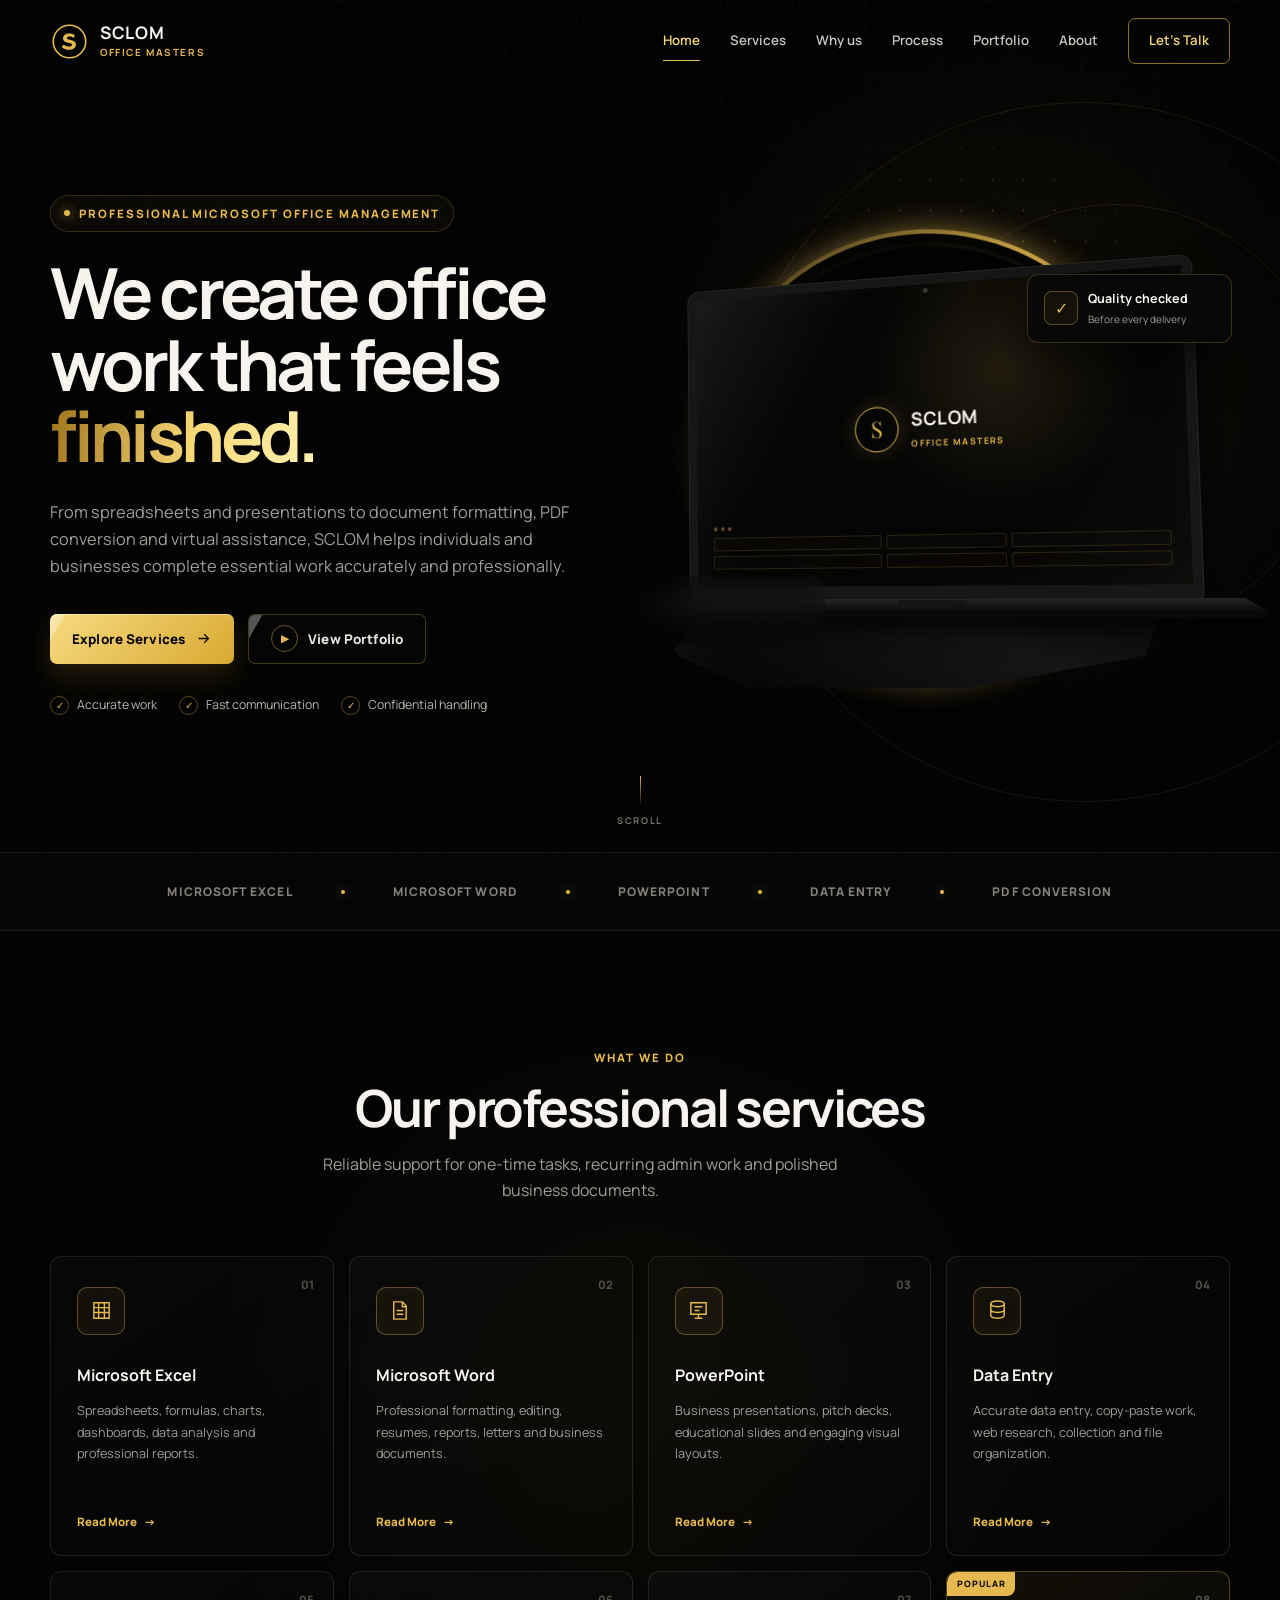
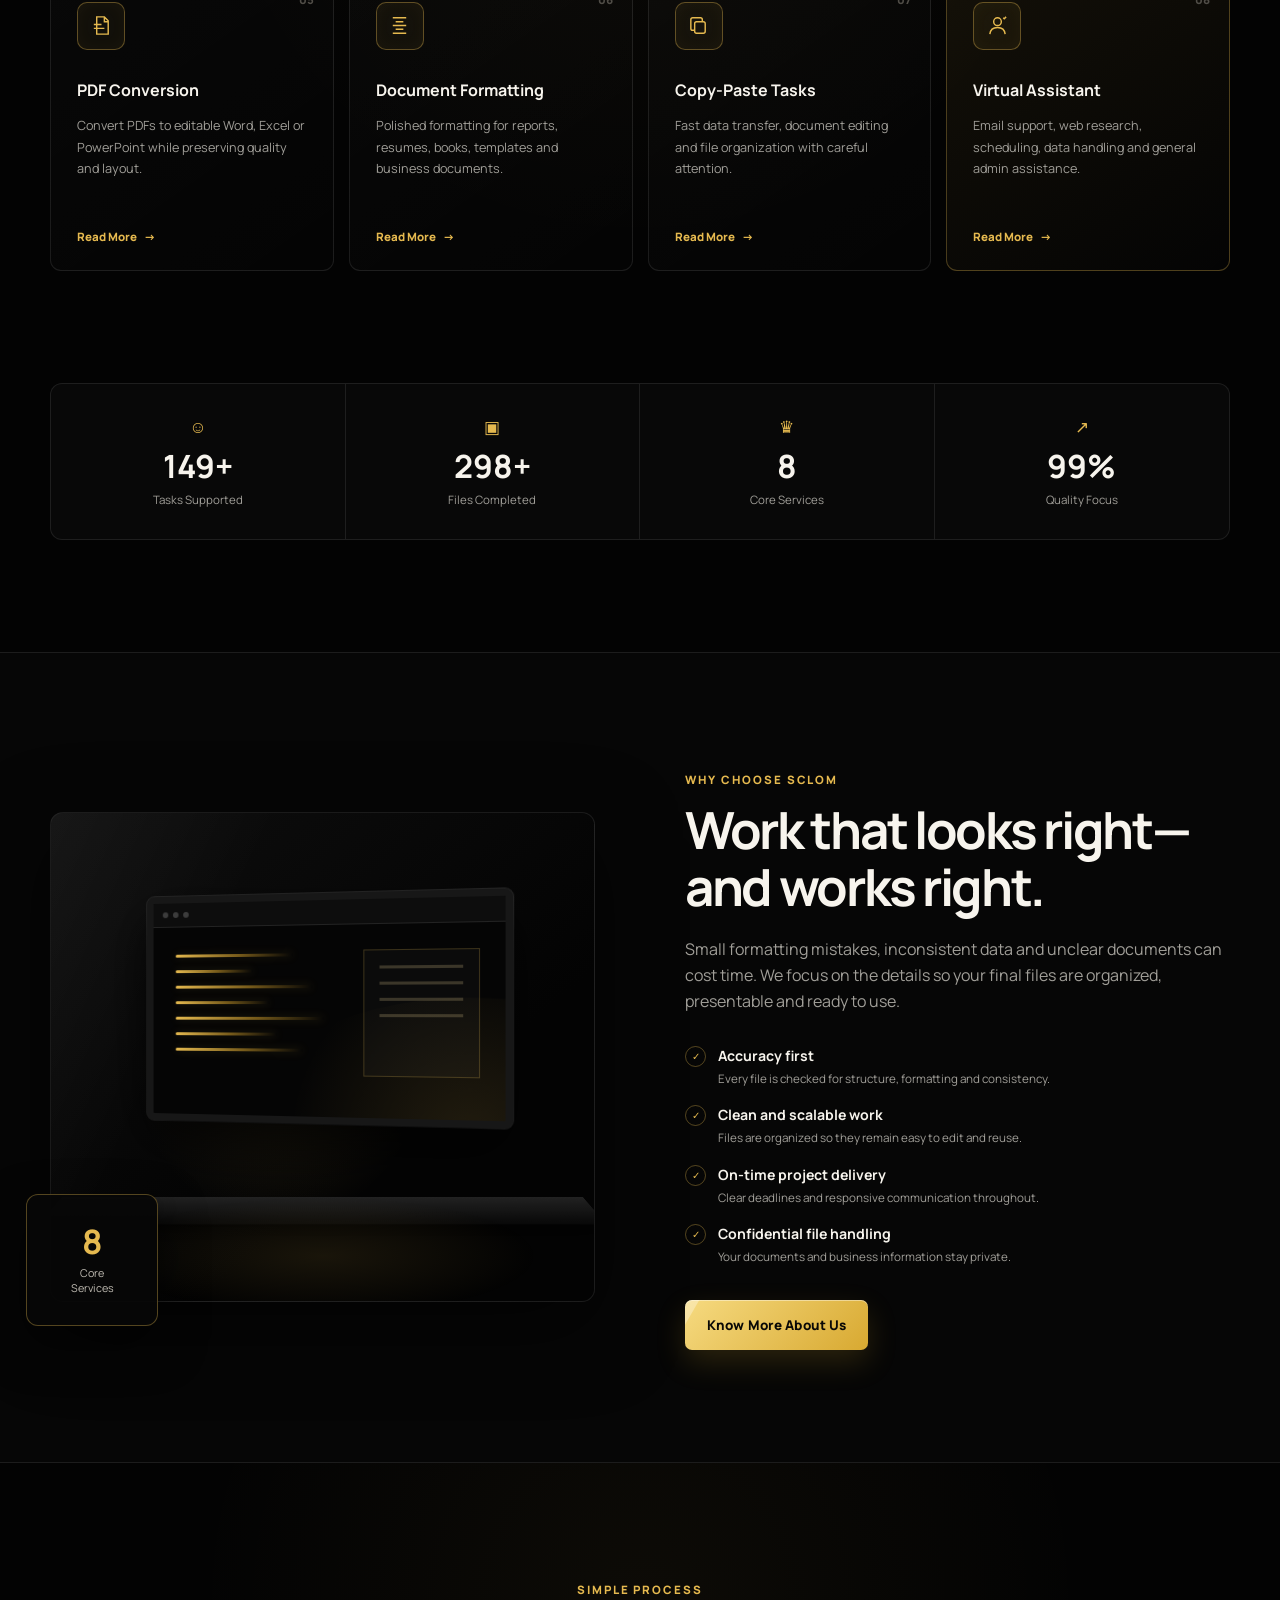
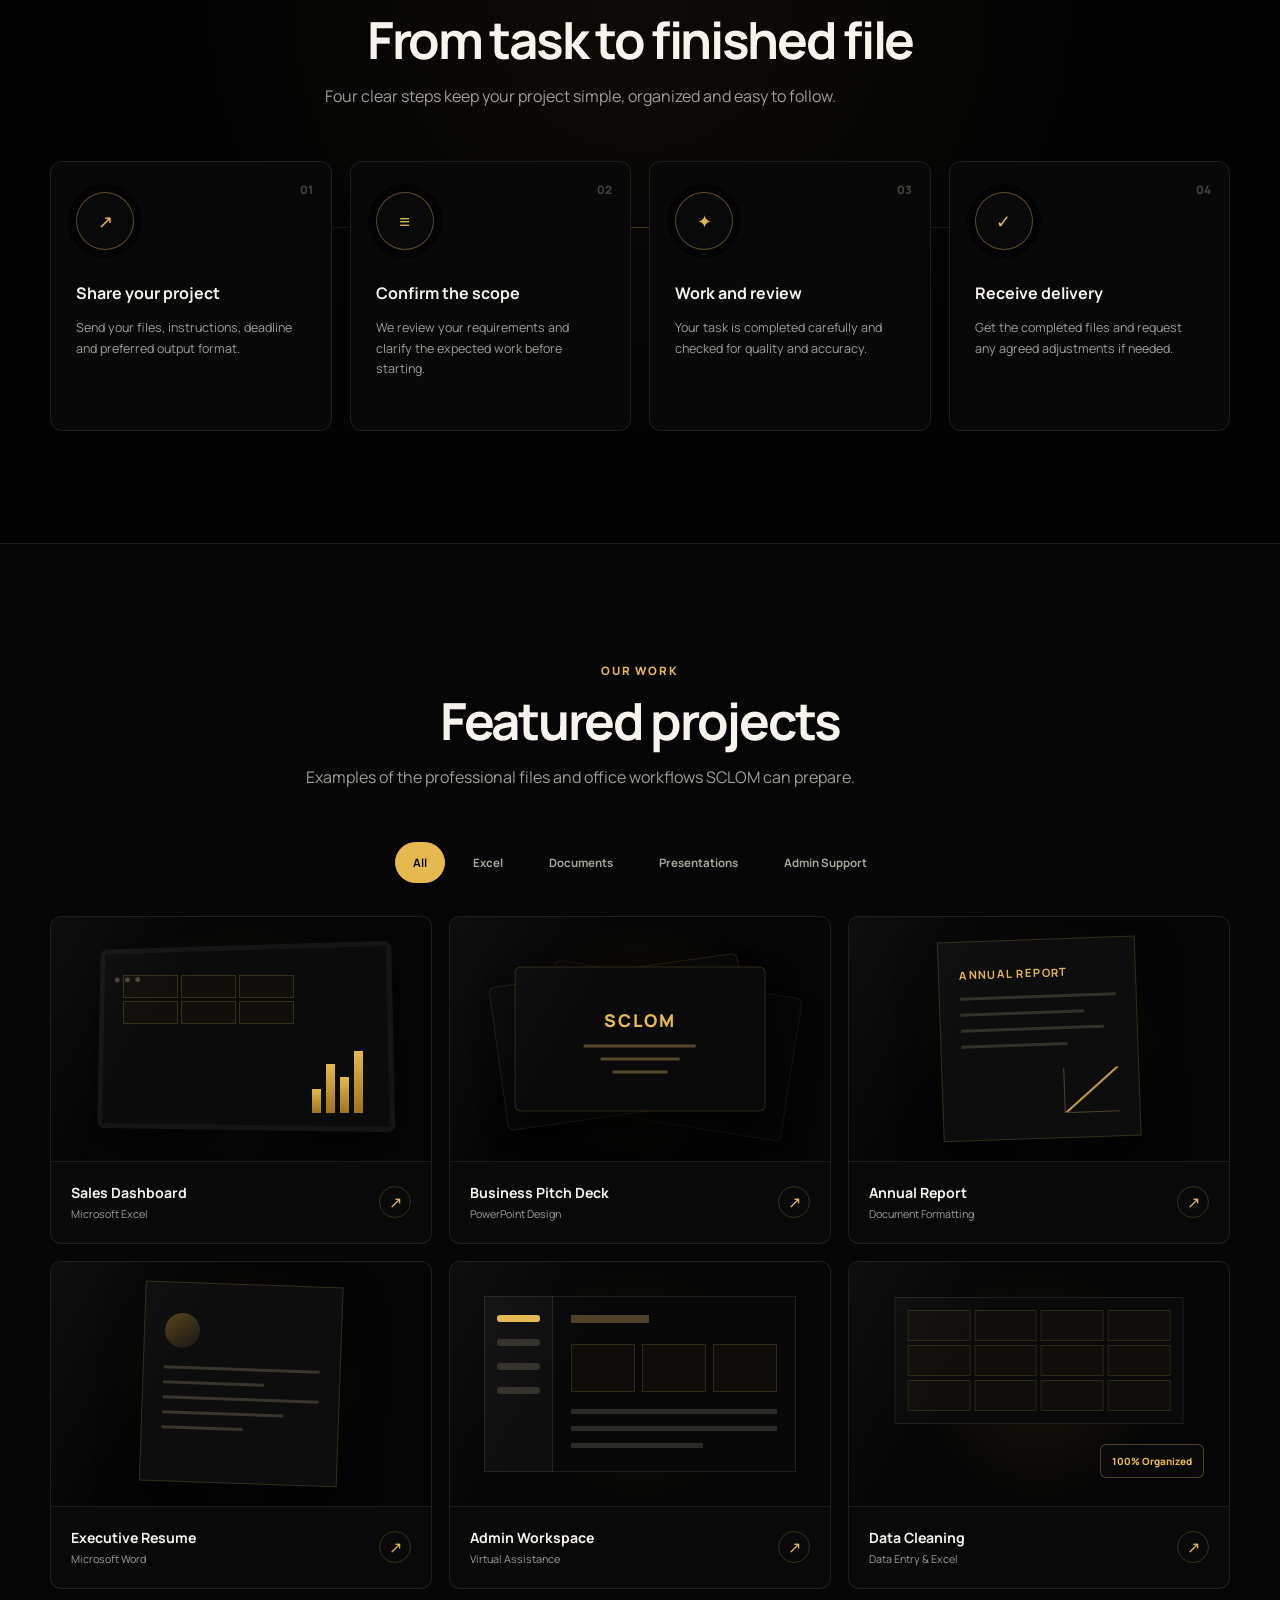
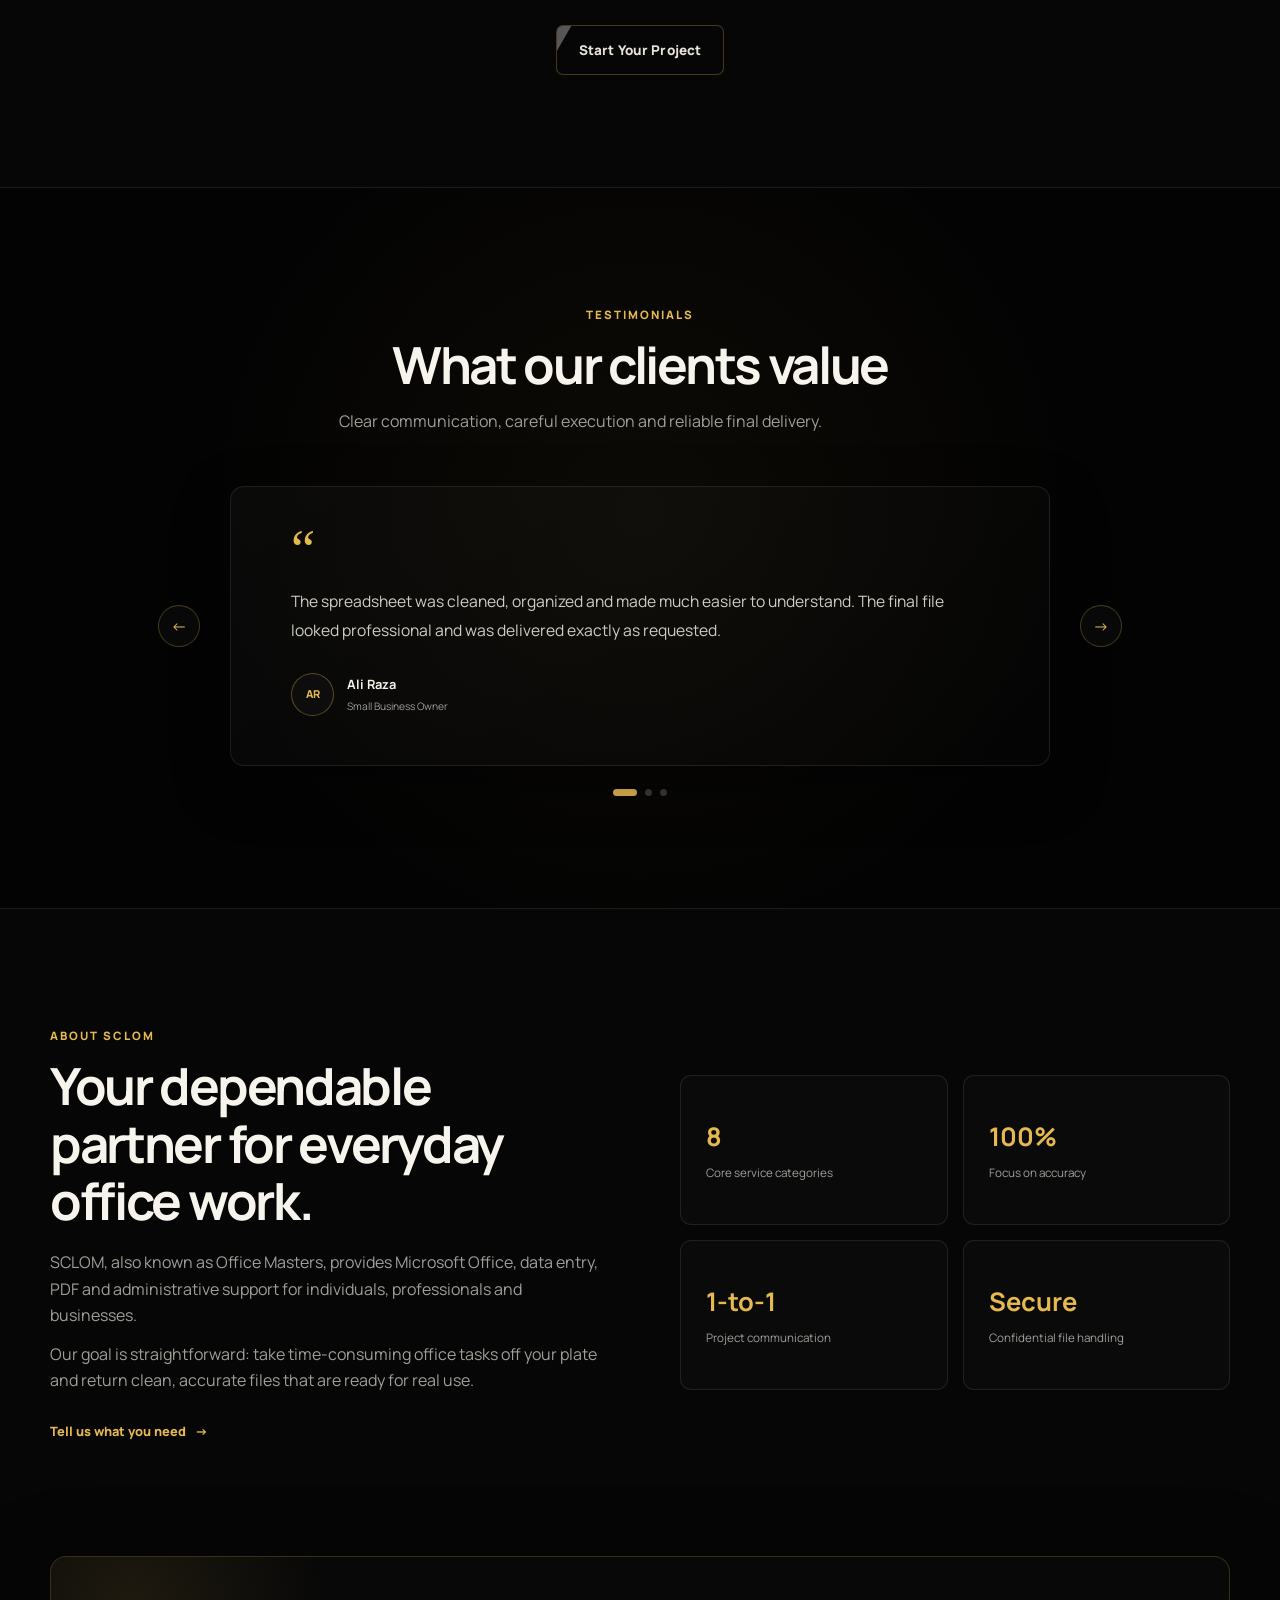
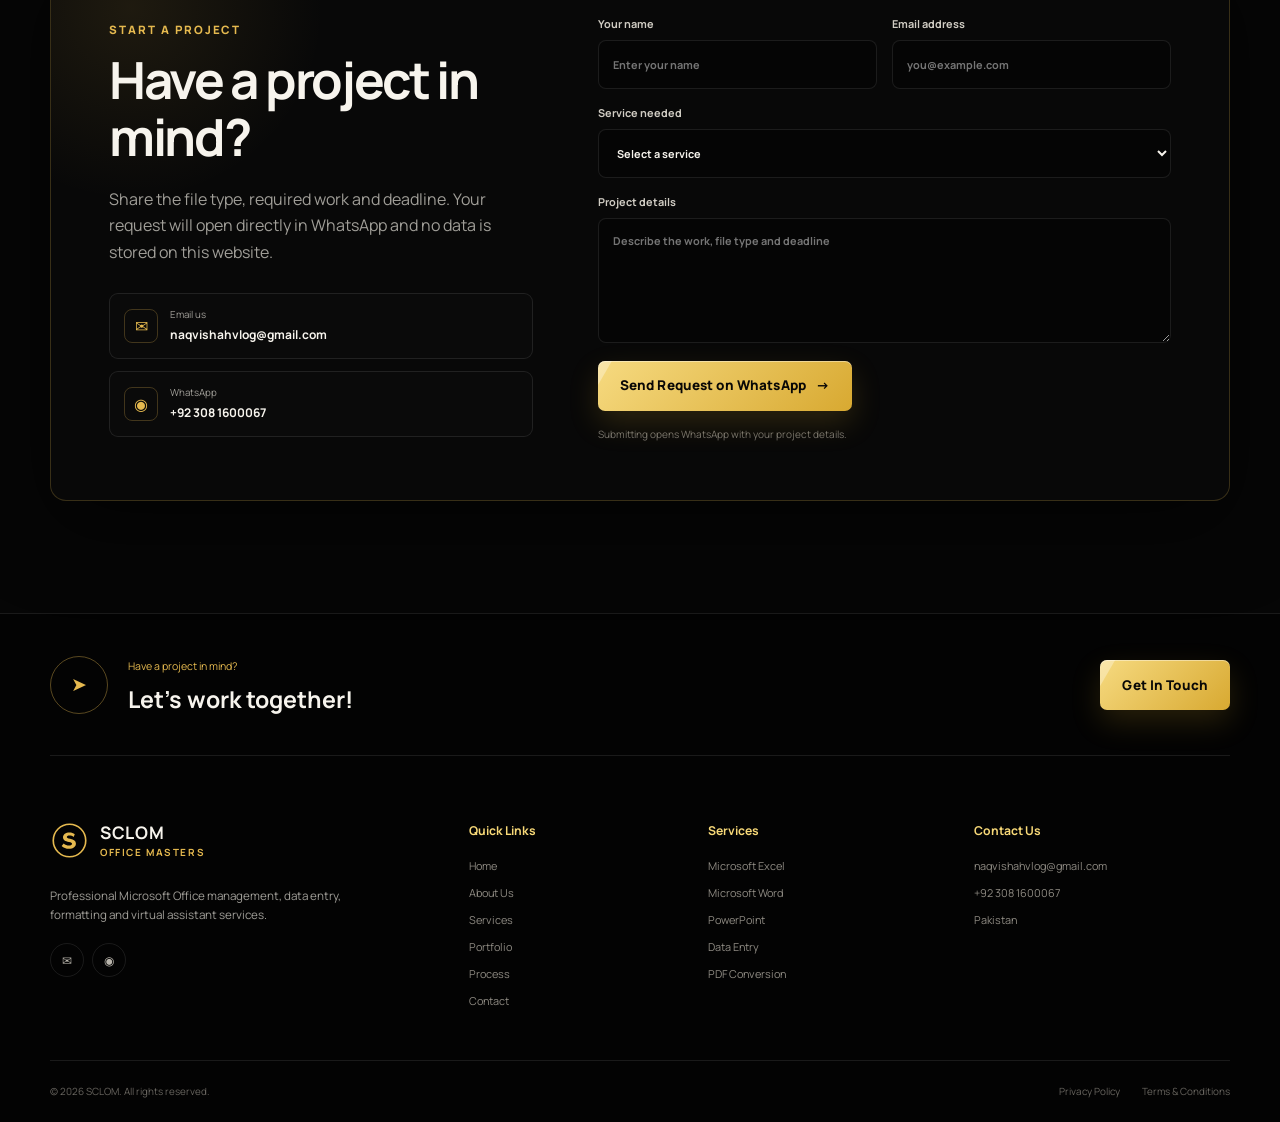
==== index.html @ 4f0f8f5b "Add index.html" ====
<!DOCTYPE html>
<html lang="en">
<head>
  <meta charset="UTF-8" />
  <meta name="viewport" content="width=device-width, initial-scale=1.0" />

  <meta
    name="description"
    content="SCLOM provides professional Microsoft Excel, Word, PowerPoint, data entry, PDF conversion, document formatting and virtual assistant services."
  />

  <meta name="theme-color" content="#050505" />

  <meta
    property="og:title"
    content="SCLOM | Professional Microsoft Office Services"
  />

  <meta
    property="og:description"
    content="Accurate, polished and dependable Microsoft Office, data entry and virtual assistant services."
  />

  <meta property="og:type" content="website" />

  <title>SCLOM | Professional Microsoft Office Services</title>

  <link rel="icon" href="favicon.svg" type="image/svg+xml" />

  <link rel="preconnect" href="https://fonts.googleapis.com" />

  <link
    rel="preconnect"
    href="https://fonts.gstatic.com"
    crossorigin
  />

  <link
    href="https://fonts.googleapis.com/css2?family=Manrope:wght@400;500;600;700;800&family=Playfair+Display:wght@700&display=swap"
    rel="stylesheet"
  />

  <link rel="stylesheet" href="style.css" />

  <script defer src="script.js"></script>
</head>

<body>

  <a class="skip-link" href="#main-content">
    Skip to main content
  </a>

  <div class="site-noise" aria-hidden="true"></div>
  <div class="cursor-glow" aria-hidden="true"></div>

  <!-- Header -->
  <header class="site-header" id="top">

    <div class="container nav-wrap">

      <a
        class="brand"
        href="#top"
        aria-label="SCLOM home"
      >

        <span class="brand-mark" aria-hidden="true">

          <svg viewBox="0 0 48 48">

            <circle
              cx="24"
              cy="24"
              r="20"
              fill="none"
              stroke="currentColor"
              stroke-width="2"
            />

            <path
              d="M30.5 16.2c-1.8-1.4-4-2.2-6.5-2.2-4.7 0-8 2.4-8 6 0 3.5 2.8 4.9 7.3 5.8 2.9.6 3.8 1.1 3.8 2.3 0 1.4-1.4 2.2-3.6 2.2-2.6 0-4.8-.9-6.6-2.6l-2.6 3.1c2.3 2.3 5.4 3.5 9.1 3.5 5.3 0 8.5-2.5 8.5-6.5 0-3.3-2.5-4.9-7.2-5.9-3-.6-4-1.1-4-2.2 0-1.2 1.2-1.9 3.2-1.9 2 0 3.7.6 5.2 1.8l1.4-3.4Z"
              fill="currentColor"
            />

          </svg>

        </span>

        <span class="brand-copy">
          <strong>SCLOM</strong>
          <small>Office Masters</small>
        </span>

      </a>

      <button
        class="menu-toggle"
        type="button"
        aria-controls="primary-nav"
        aria-expanded="false"
        aria-label="Open navigation"
      >
        <span></span>
        <span></span>
        <span></span>
      </button>

      <nav
        class="primary-nav"
        id="primary-nav"
        aria-label="Primary navigation"
      >

        <a href="#home" class="active">
          Home
        </a>

        <a href="#services">
          Services
        </a>

        <a href="#why-us">
          Why us
        </a>

        <a href="#process">
          Process
        </a>

        <a href="#work">
          Portfolio
        </a>

        <a href="#about">
          About
        </a>

        <a class="nav-cta" href="#contact">
          Let's Talk
        </a>

      </nav>

    </div>

  </header>

  <!-- Main Content -->
  <main id="main-content">

    <!-- Hero Section -->
    <section class="hero section-pad" id="home">

      <div
        class="hero-orbit orbit-one"
        aria-hidden="true"
      ></div>

      <div
        class="hero-orbit orbit-two"
        aria-hidden="true"
      ></div>

      <div
        class="hero-particles"
        aria-hidden="true"
      ></div>

      <div class="container hero-grid">

        <div class="hero-copy reveal">

          <span class="eyebrow">
            <i></i>
            Professional Microsoft Office Management
          </span>

          <h1>
            We create office work that feels
            <span>finished.</span>
          </h1>

          <p class="hero-lead">
            From spreadsheets and presentations to document
            formatting, PDF conversion and virtual assistance,
            SCLOM helps individuals and businesses complete
            essential work accurately and professionally.
          </p>

          <div class="hero-actions">

            <a class="btn btn-primary" href="#services">

              Explore Services

              <svg
                viewBox="0 0 24 24"
                aria-hidden="true"
              >
                <path d="M5 12h14M13 6l6 6-6 6" />
              </svg>

            </a>

            <a class="btn btn-ghost" href="#work">

              <span class="play-icon">
                ▶
              </span>

              View Portfolio

            </a>

          </div>

          <div
            class="hero-trust"
            aria-label="Service qualities"
          >

            <div>
              <span>✓</span>
              Accurate work
            </div>

            <div>
              <span>✓</span>
              Fast communication
            </div>

            <div>
              <span>✓</span>
              Confidential handling
            </div>

          </div>

        </div>

        <div
          class="hero-visual reveal"
          aria-label="SCLOM workspace preview"
        >

          <div class="gold-ring ring-back"></div>
          <div class="gold-ring ring-front"></div>
          <div class="hero-rock"></div>

          <div class="laptop">

            <div class="laptop-screen">

              <div class="screen-glare"></div>

              <div class="screen-brand">

                <span class="screen-logo">
                  S
                </span>

                <div>
                  <strong>SCLOM</strong>
                  <small>Office Masters</small>
                </div>

              </div>

              <div class="screen-dashboard">

                <div class="dash-top">
                  <span></span>
                  <span></span>
                  <span></span>
                </div>

                <div class="dash-grid">
                  <i></i>
                  <i></i>
                  <i></i>
                  <i></i>
                  <i></i>
                  <i></i>
                </div>

              </div>

            </div>

            <div class="laptop-base">
              <span></span>
            </div>

          </div>

          <div class="float-card float-card-one">

            <span class="float-icon">
              ✓
            </span>

            <div>
              <strong>Quality checked</strong>
              <small>Before every delivery</small>
            </div>

          </div>

          <div class="float-card float-card-two">

            <span class="float-icon">
              ◇
            </span>

            <div>
              <strong>Files stay private</strong>
              <small>Confidential handling</small>
            </div>

          </div>

        </div>

      </div>

      <a
        class="scroll-hint"
        href="#services"
        aria-label="Scroll to services"
      >
        <span></span>
        Scroll
      </a>

    </section>

    <!-- Logo Strip -->
    <section
      class="logo-strip"
      aria-label="Core services"
    >

      <div class="container logo-strip-inner">

        <span>Microsoft Excel</span>
        <i></i>

        <span>Microsoft Word</span>
        <i></i>

        <span>PowerPoint</span>
        <i></i>

        <span>Data Entry</span>
        <i></i>

        <span>PDF Conversion</span>

      </div>

    </section>

    <!-- Services -->
    <section
      class="services section-pad"
      id="services"
    >

      <div class="container">

        <div class="section-heading centered reveal">

          <span class="section-kicker">
            What We Do
          </span>

          <h2>
            Our professional services
          </h2>

          <p>
            Reliable support for one-time tasks, recurring admin
            work and polished business documents.
          </p>

        </div>

        <div class="service-grid">

          <!-- Excel -->
          <article class="service-card reveal">

            <span class="card-number">
              01
            </span>

            <div class="icon-box">

              <svg viewBox="0 0 24 24">
                <path
                  d="M4 4h16v16H4zM4 9h16M4 14h16M9 4v16M15 4v16"
                />
              </svg>

            </div>

            <h3>
              Microsoft Excel
            </h3>

            <p>
              Spreadsheets, formulas, charts, dashboards,
              data analysis and professional reports.
            </p>

            <a href="#contact">
              Read More
              <span>→</span>
            </a>

          </article>

          <!-- Word -->
          <article class="service-card reveal">

            <span class="card-number">
              02
            </span>

            <div class="icon-box">

              <svg viewBox="0 0 24 24">
                <path
                  d="M6 3h9l4 4v14H6zM15 3v5h4M9 12h7M9 16h7"
                />
              </svg>

            </div>

            <h3>
              Microsoft Word
            </h3>

            <p>
              Professional formatting, editing, resumes,
              reports, letters and business documents.
            </p>

            <a href="#contact">
              Read More
              <span>→</span>
            </a>

          </article>

          <!-- PowerPoint -->
          <article class="service-card reveal">

            <span class="card-number">
              03
            </span>

            <div class="icon-box">

              <svg viewBox="0 0 24 24">
                <path
                  d="M4 4h16v12H4zM8 20h8M12 16v4M8 8h8M8 12h5"
                />
              </svg>

            </div>

            <h3>
              PowerPoint
            </h3>

            <p>
              Business presentations, pitch decks, educational
              slides and engaging visual layouts.
            </p>

            <a href="#contact">
              Read More
              <span>→</span>
            </a>

          </article>

          <!-- Data Entry -->
          <article class="service-card reveal">

            <span class="card-number">
              04
            </span>

            <div class="icon-box">

              <svg viewBox="0 0 24 24">

                <ellipse
                  cx="12"
                  cy="5"
                  rx="7"
                  ry="3"
                />

                <path
                  d="M5 5v6c0 1.7 3.1 3 7 3s7-1.3 7-3V5M5 11v6c0 1.7 3.1 3 7 3s7-1.3 7-3v-6"
                />

              </svg>

            </div>

            <h3>
              Data Entry
            </h3>

            <p>
              Accurate data entry, copy-paste work, web research,
              collection and file organization.
            </p>

            <a href="#contact">
              Read More
              <span>→</span>
            </a>

          </article>

          <!-- PDF Conversion -->
          <article class="service-card reveal">

            <span class="card-number">
              05
            </span>

            <div class="icon-box">

              <svg viewBox="0 0 24 24">
                <path
                  d="M7 3h8l4 4v14H7zM15 3v5h4M4 15h11M4 11h8"
                />
              </svg>

            </div>

            <h3>
              PDF Conversion
            </h3>

            <p>
              Convert PDFs to editable Word, Excel or PowerPoint
              while preserving quality and layout.
            </p>

            <a href="#contact">
              Read More
              <span>→</span>
            </a>

          </article>

          <!-- Formatting -->
          <article class="service-card reveal">

            <span class="card-number">
              06
            </span>

            <div class="icon-box">

              <svg viewBox="0 0 24 24">
                <path
                  d="M5 4h14M8 8h8M5 12h14M8 16h8M5 20h14"
                />
              </svg>

            </div>

            <h3>
              Document Formatting
            </h3>

            <p>
              Polished formatting for reports, resumes, books,
              templates and business documents.
            </p>

            <a href="#contact">
              Read More
              <span>→</span>
            </a>

          </article>

          <!-- Copy Paste -->
          <article class="service-card reveal">

            <span class="card-number">
              07
            </span>

            <div class="icon-box">

              <svg viewBox="0 0 24 24">

                <rect
                  x="8"
                  y="8"
                  width="11"
                  height="12"
                  rx="2"
                />

                <path
                  d="M16 8V6a2 2 0 0 0-2-2H6a2 2 0 0 0-2 2v9a2 2 0 0 0 2 2h2"
                />

              </svg>

            </div>

            <h3>
              Copy-Paste Tasks
            </h3>

            <p>
              Fast data transfer, document editing and file
              organization with careful attention.
            </p>

            <a href="#contact">
              Read More
              <span>→</span>
            </a>

          </article>

          <!-- Virtual Assistant -->
          <article class="service-card featured reveal">

            <span class="featured-tag">
              Popular
            </span>

            <span class="card-number">
              08
            </span>

            <div class="icon-box">

              <svg viewBox="0 0 24 24">

                <circle
                  cx="12"
                  cy="8"
                  r="4"
                />

                <path
                  d="M4 21c.5-5 3.2-7 8-7s7.5 2 8 7M18 4l1 1 2-2"
                />

              </svg>

            </div>

            <h3>
              Virtual Assistant
            </h3>

            <p>
              Email support, web research, scheduling, data
              handling and general admin assistance.
            </p>

            <a href="#contact">
              Read More
              <span>→</span>
            </a>

          </article>

        </div>

      </div>

    </section>

    <!-- Statistics -->
    <section class="stats-section">

      <div class="container stats-grid reveal">

        <div class="stat-item">

          <span class="stat-icon">
            ☺
          </span>

          <strong
            data-count="150"
            data-suffix="+"
          >
            0
          </strong>

          <small>
            Tasks Supported
          </small>

        </div>

        <div class="stat-item">

          <span class="stat-icon">
            ▣
          </span>

          <strong
            data-count="300"
            data-suffix="+"
          >
            0
          </strong>

          <small>
            Files Completed
          </small>

        </div>

        <div class="stat-item">

          <span class="stat-icon">
            ♛
          </span>

          <strong
            data-count="8"
            data-suffix=""
          >
            0
          </strong>

          <small>
            Core Services
          </small>

        </div>

        <div class="stat-item">

          <span class="stat-icon">
            ↗
          </span>

          <strong
            data-count="100"
            data-suffix="%"
          >
            0
          </strong>

          <small>
            Quality Focus
          </small>

        </div>

      </div>

    </section>

    <!-- Why Choose Us -->
    <section
      class="why section-pad"
      id="why-us"
    >

      <div class="container split-grid">

        <div class="studio-visual reveal">

          <div class="monitor-scene">

            <div class="monitor">

              <div class="monitor-bar">
                <i></i>
                <i></i>
                <i></i>
              </div>

              <div class="code-lines">

                <span style="--w:72%"></span>
                <span style="--w:48%"></span>
                <span style="--w:84%"></span>
                <span style="--w:58%"></span>
                <span style="--w:91%"></span>
                <span style="--w:63%"></span>
                <span style="--w:78%"></span>

              </div>

              <div class="sheet-preview">
                <i></i>
                <i></i>
                <i></i>
                <i></i>
              </div>

            </div>

            <div class="desk"></div>
            <div class="desk-glow"></div>

          </div>

          <div class="experience-badge">

            <strong>
              8
            </strong>

            <span>
              Core
              <br />
              Services
            </span>

          </div>

        </div>

        <div class="why-copy reveal">

          <span class="section-kicker">
            Why Choose SCLOM
          </span>

          <h2>
            Work that looks right—and works right.
          </h2>

          <p>
            Small formatting mistakes, inconsistent data and
            unclear documents can cost time. We focus on the
            details so your final files are organized,
            presentable and ready to use.
          </p>

          <div class="benefit-list">

            <div>

              <span>
                ✓
              </span>

              <p>

                <strong>
                  Accuracy first
                </strong>

                <small>
                  Every file is checked for structure,
                  formatting and consistency.
                </small>

              </p>

            </div>

            <div>

              <span>
                ✓
              </span>

              <p>

                <strong>
                  Clean and scalable work
                </strong>

                <small>
                  Files are organized so they remain easy
                  to edit and reuse.
                </small>

              </p>

            </div>

            <div>

              <span>
                ✓
              </span>

              <p>

                <strong>
                  On-time project delivery
                </strong>

                <small>
                  Clear deadlines and responsive communication
                  throughout.
                </small>

              </p>

            </div>

            <div>

              <span>
                ✓
              </span>

              <p>

                <strong>
                  Confidential file handling
                </strong>

                <small>
                  Your documents and business information
                  stay private.
                </small>

              </p>

            </div>

          </div>

          <a class="btn btn-primary" href="#about">
            Know More About Us
          </a>

        </div>

      </div>

    </section>

    <!-- Process -->
    <section
      class="process section-pad"
      id="process"
    >

      <div class="container">

        <div class="section-heading centered reveal">

          <span class="section-kicker">
            Simple Process
          </span>

          <h2>
            From task to finished file
          </h2>

          <p>
            Four clear steps keep your project simple,
            organized and easy to follow.
          </p>

        </div>

        <div class="process-grid">

          <article class="process-card reveal">

            <span class="process-number">
              01
            </span>

            <div class="process-icon">
              ↗
            </div>

            <h3>
              Share your project
            </h3>

            <p>
              Send your files, instructions, deadline and
              preferred output format.
            </p>

          </article>

          <article class="process-card reveal">

            <span class="process-number">
              02
            </span>

            <div class="process-icon">
              ≡
            </div>

            <h3>
              Confirm the scope
            </h3>

            <p>
              We review your requirements and clarify the
              expected work before starting.
            </p>

          </article>

          <article class="process-card reveal">

            <span class="process-number">
              03
            </span>

            <div class="process-icon">
              ✦
            </div>

            <h3>
              Work and review
            </h3>

            <p>
              Your task is completed carefully and checked
              for quality and accuracy.
            </p>

          </article>

          <article class="process-card reveal">

            <span class="process-number">
              04
            </span>

            <div class="process-icon">
              ✓
            </div>

            <h3>
              Receive delivery
            </h3>

            <p>
              Get the completed files and request any agreed
              adjustments if needed.
            </p>

          </article>

        </div>

      </div>

    </section>

    <!-- Portfolio -->
    <section
      class="portfolio section-pad"
      id="work"
    >

      <div class="container">

        <div class="section-heading centered reveal">

          <span class="section-kicker">
            Our Work
          </span>

          <h2>
            Featured projects
          </h2>

          <p>
            Examples of the professional files and office
            workflows SCLOM can prepare.
          </p>

        </div>

        <div
          class="portfolio-filters reveal"
          role="group"
          aria-label="Portfolio filters"
        >

          <button
            class="filter-btn active"
            data-filter="all"
          >
            All
          </button>

          <button
            class="filter-btn"
            data-filter="excel"
          >
            Excel
          </button>

          <button
            class="filter-btn"
            data-filter="documents"
          >
            Documents
          </button>

          <button
            class="filter-btn"
            data-filter="presentations"
          >
            Presentations
          </button>

          <button
            class="filter-btn"
            data-filter="admin"
          >
            Admin Support
          </button>

        </div>

        <div class="portfolio-grid">

          <!-- Excel Dashboard -->
          <article
            class="project-card reveal"
            data-category="excel"
          >

            <div class="project-preview preview-excel">

              <div class="preview-window">
                <span></span>
                <span></span>
                <span></span>
              </div>

              <div class="mini-sheet">
                <i></i>
                <i></i>
                <i></i>
                <i></i>
                <i></i>
                <i></i>
              </div>

              <div class="mini-chart">
                <b></b>
                <b></b>
                <b></b>
                <b></b>
              </div>

            </div>

            <div class="project-info">

              <div>
                <h3>Sales Dashboard</h3>
                <p>Microsoft Excel</p>
              </div>

              <span>↗</span>

            </div>

          </article>

          <!-- Presentation -->
          <article
            class="project-card reveal"
            data-category="presentations"
          >

            <div class="project-preview preview-deck">

              <div class="deck-card deck-back"></div>

              <div class="deck-card deck-mid"></div>

              <div class="deck-card deck-front">

                <span>
                  SCLOM
                </span>

                <i></i>
                <i></i>
                <i></i>

              </div>

            </div>

            <div class="project-info">

              <div>
                <h3>Business Pitch Deck</h3>
                <p>PowerPoint Design</p>
              </div>

              <span>↗</span>

            </div>

          </article>

          <!-- Annual Report -->
          <article
            class="project-card reveal"
            data-category="documents"
          >

            <div class="project-preview preview-doc">

              <div class="doc-page">

                <strong>
                  ANNUAL REPORT
                </strong>

                <i></i>
                <i></i>
                <i></i>
                <i></i>

                <div class="doc-chart"></div>

              </div>

            </div>

            <div class="project-info">

              <div>
                <h3>Annual Report</h3>
                <p>Document Formatting</p>
              </div>

              <span>↗</span>

            </div>

          </article>

          <!-- Resume -->
          <article
            class="project-card reveal"
            data-category="documents"
          >

            <div class="project-preview preview-resume">

              <div class="resume-page">

                <div class="resume-photo"></div>

                <span></span>
                <span></span>
                <span></span>
                <span></span>
                <span></span>

              </div>

            </div>

            <div class="project-info">

              <div>
                <h3>Executive Resume</h3>
                <p>Microsoft Word</p>
              </div>

              <span>↗</span>

            </div>

          </article>

          <!-- Admin Workspace -->
          <article
            class="project-card reveal"
            data-category="admin"
          >

            <div class="project-preview preview-admin">

              <div class="admin-sidebar">
                <i></i>
                <i></i>
                <i></i>
                <i></i>
              </div>

              <div class="admin-main">

                <span></span>

                <div>
                  <b></b>
                  <b></b>
                  <b></b>
                </div>

                <i></i>
                <i></i>
                <i></i>

              </div>

            </div>

            <div class="project-info">

              <div>
                <h3>Admin Workspace</h3>
                <p>Virtual Assistance</p>
              </div>

              <span>↗</span>

            </div>

          </article>

          <!-- Data Cleaning -->
          <article
            class="project-card reveal"
            data-category="excel"
          >

            <div class="project-preview preview-data">

              <div class="data-table">
                <i></i>
                <i></i>
                <i></i>
                <i></i>
                <i></i>
                <i></i>
                <i></i>
                <i></i>
                <i></i>
                <i></i>
                <i></i>
                <i></i>
              </div>

              <div class="data-badge">
                100% Organized
              </div>

            </div>

            <div class="project-info">

              <div>
                <h3>Data Cleaning</h3>
                <p>Data Entry &amp; Excel</p>
              </div>

              <span>↗</span>

            </div>

          </article>

        </div>

        <div class="portfolio-action reveal">

          <a class="btn btn-outline" href="#contact">
            Start Your Project
          </a>

        </div>

      </div>

    </section>

    <!-- Testimonials -->
    <section
      class="testimonials section-pad"
      id="testimonials"
    >

      <div class="container">

        <div class="section-heading centered reveal">

          <span class="section-kicker">
            Testimonials
          </span>

          <h2>
            What our clients value
          </h2>

          <p>
            Clear communication, careful execution and
            reliable final delivery.
          </p>

        </div>

        <div class="testimonial-shell reveal">

          <button
            class="slider-btn prev"
            aria-label="Previous testimonial"
          >
            ←
          </button>

          <div class="testimonial-track">

            <article class="testimonial-card active">

              <span class="quote">
                “
              </span>

              <p>
                The spreadsheet was cleaned, organized and made
                much easier to understand. The final file looked
                professional and was delivered exactly as requested.
              </p>

              <div class="client">

                <span class="avatar">
                  AR
                </span>

                <div>
                  <strong>Ali Raza</strong>
                  <small>Small Business Owner</small>
                </div>

              </div>

            </article>

            <article class="testimonial-card">

              <span class="quote">
                “
              </span>

              <p>
                Communication stayed clear from start to finish.
                My presentation was polished without changing
                the main content, and every revision was handled
                carefully.
              </p>

              <div class="client">

                <span class="avatar">
                  SK
                </span>

                <div>
                  <strong>Sana Khan</strong>
                  <small>Marketing Professional</small>
                </div>

              </div>

            </article>

            <article class="testimonial-card">

              <span class="quote">
                “
              </span>

              <p>
                I needed several PDF files converted and formatted
                quickly. Everything remained editable, consistent
                and ready for immediate business use.
              </p>

              <div class="client">

                <span class="avatar">
                  HA
                </span>

                <div>
                  <strong>Hamza Ahmed</strong>
                  <small>Operations Manager</small>
                </div>

              </div>

            </article>

          </div>

          <button
            class="slider-btn next"
            aria-label="Next testimonial"
          >
            →
          </button>

        </div>

        <div
          class="slider-dots"
          aria-label="Testimonial navigation"
        ></div>

      </div>

    </section>

    <!-- About -->
    <section
      class="about section-pad"
      id="about"
    >

      <div class="container about-grid">

        <div class="about-copy reveal">

          <span class="section-kicker">
            About SCLOM
          </span>

          <h2>
            Your dependable partner for everyday office work.
          </h2>

          <p>
            SCLOM, also known as Office Masters, provides
            Microsoft Office, data entry, PDF and administrative
            support for individuals, professionals and businesses.
          </p>

          <p>
            Our goal is straightforward: take time-consuming
            office tasks off your plate and return clean,
            accurate files that are ready for real use.
          </p>

          <a class="text-link" href="#contact">

            Tell us what you need

            <span>→</span>

          </a>

        </div>

        <div class="about-panel reveal">

          <div class="about-card">
            <strong>8</strong>
            <span>Core service categories</span>
          </div>

          <div class="about-card">
            <strong>100%</strong>
            <span>Focus on accuracy</span>
          </div>

          <div class="about-card">
            <strong>1-to-1</strong>
            <span>Project communication</span>
          </div>

          <div class="about-card">
            <strong>Secure</strong>
            <span>Confidential file handling</span>
          </div>

        </div>

      </div>

    </section>

    <!-- Contact -->
    <section
      class="contact section-pad"
      id="contact"
    >

      <div class="container contact-box reveal">

        <div
          class="contact-glow"
          aria-hidden="true"
        ></div>

        <div class="contact-copy">

          <span class="section-kicker">
            Start A Project
          </span>

          <h2>
            Have a project in mind?
          </h2>

          <p>
            Share the file type, required work and deadline.
            Your request will open directly in WhatsApp and
            no data is stored on this website.
          </p>

          <div class="contact-details">

            <a href="mailto:naqvishahvlog@gmail.com">

              <span>
                ✉
              </span>

              <div>
                <small>Email us</small>
                <strong>naqvishahvlog@gmail.com</strong>
              </div>

            </a>

            <a
              href="https://wa.me/923081600067"
              target="_blank"
              rel="noopener"
            >

              <span>
                ◉
              </span>

              <div>
                <small>WhatsApp</small>
                <strong>+92 308 1600067</strong>
              </div>

            </a>

          </div>

        </div>

        <form
          class="contact-form"
          id="project-form"
        >

          <div class="form-row">

            <label>

              Your name

              <input
                type="text"
                id="name"
                name="name"
                placeholder="Enter your name"
                required
              />

            </label>

            <label>

              Email address

              <input
                type="email"
                id="email"
                name="email"
                placeholder="you@example.com"
              />

            </label>

          </div>

          <label>

            Service needed

            <select
              id="service"
              name="service"
              required
            >

              <option value="">
                Select a service
              </option>

              <option>
                Microsoft Excel
              </option>

              <option>
                Microsoft Word
              </option>

              <option>
                PowerPoint
              </option>

              <option>
                Data Entry
              </option>

              <option>
                PDF Conversion
              </option>

              <option>
                Document Formatting
              </option>

              <option>
                Copy-Paste Tasks
              </option>

              <option>
                Virtual Assistant
              </option>

            </select>

          </label>

          <label>

            Project details

            <textarea
              id="details"
              name="details"
              rows="5"
              placeholder="Describe the work, file type and deadline"
              required
            ></textarea>

          </label>

          <button
            class="btn btn-primary submit-btn"
            type="submit"
          >

            Send Request on WhatsApp

            <span>→</span>

          </button>

          <p
            class="form-note"
            id="form-note"
          >
            Submitting opens WhatsApp with your project details.
          </p>

        </form>

      </div>

    </section>

  </main>

  <!-- Footer -->
  <footer class="site-footer">

    <div class="container footer-cta">

      <div class="footer-cta-icon">
        ➤
      </div>

      <div>

        <small>
          Have a project in mind?
        </small>

        <h2>
          Let's work together!
        </h2>

      </div>

      <a class="btn btn-primary" href="#contact">
        Get In Touch
      </a>

    </div>

    <div class="container footer-grid">

      <div class="footer-brand">

        <a class="brand" href="#top">

          <span class="brand-mark">

            <svg viewBox="0 0 48 48">

              <circle
                cx="24"
                cy="24"
                r="20"
                fill="none"
                stroke="currentColor"
                stroke-width="2"
              />

              <path
                d="M30.5 16.2c-1.8-1.4-4-2.2-6.5-2.2-4.7 0-8 2.4-8 6 0 3.5 2.8 4.9 7.3 5.8 2.9.6 3.8 1.1 3.8 2.3 0 1.4-1.4 2.2-3.6 2.2-2.6 0-4.8-.9-6.6-2.6l-2.6 3.1c2.3 2.3 5.4 3.5 9.1 3.5 5.3 0 8.5-2.5 8.5-6.5 0-3.3-2.5-4.9-7.2-5.9-3-.6-4-1.1-4-2.2 0-1.2 1.2-1.9 3.2-1.9 2 0 3.7.6 5.2 1.8l1.4-3.4Z"
                fill="currentColor"
              />

            </svg>

          </span>

          <span class="brand-copy">
            <strong>SCLOM</strong>
            <small>Office Masters</small>
          </span>

        </a>

        <p>
          Professional Microsoft Office management, data entry,
          formatting and virtual assistant services.
        </p>

        <div class="socials">

          <a
            href="mailto:naqvishahvlog@gmail.com"
            aria-label="Email"
          >
            ✉
          </a>

          <a
            href="https://wa.me/923081600067"
            target="_blank"
            rel="noopener"
            aria-label="WhatsApp"
          >
            ◉
          </a>

        </div>

      </div>

      <div class="footer-column">

        <h3>
          Quick Links
        </h3>

        <a href="#home">Home</a>
        <a href="#about">About Us</a>
        <a href="#services">Services</a>
        <a href="#work">Portfolio</a>
        <a href="#process">Process</a>
        <a href="#contact">Contact</a>

      </div>

      <div class="footer-column">

        <h3>
          Services
        </h3>

        <a href="#services">Microsoft Excel</a>
        <a href="#services">Microsoft Word</a>
        <a href="#services">PowerPoint</a>
        <a href="#services">Data Entry</a>
        <a href="#services">PDF Conversion</a>

      </div>

      <div class="footer-column">

        <h3>
          Contact Us
        </h3>

        <a href="mailto:naqvishahvlog@gmail.com">
          naqvishahvlog@gmail.com
        </a>

        <a
          href="https://wa.me/923081600067"
          target="_blank"
          rel="noopener"
        >
          +92 308 1600067
        </a>

        <span>
          Pakistan
        </span>

      </div>

    </div>

    <div class="container footer-bottom">

      <p>
        © <span id="year"></span> SCLOM. All rights reserved.
      </p>

      <div>
        <a href="#">Privacy Policy</a>
        <a href="#">Terms &amp; Conditions</a>
      </div>

    </div>

  </footer>

  <button
    class="back-to-top"
    aria-label="Back to top"
  >
    ↑
  </button>

</body>
</html>
---- style.css ----
:root {
  --bg: #030303;
  --bg-soft: #080808;
  --panel: #0b0b0b;
  --panel-2: #101010;
  --line: rgba(255, 255, 255, 0.09);
  --line-gold: rgba(229, 185, 79, 0.28);
  --text: #f7f4ed;
  --muted: #a09e98;
  --gold: #e5b94f;
  --gold-light: #f8d978;
  --gold-dark: #9e721b;
  --shadow: 0 24px 80px rgba(0, 0, 0, 0.55);
  --container: 1180px;
  --radius: 18px;
  --transition: 260ms ease;
}

* {
  box-sizing: border-box;
  margin: 0;
  padding: 0;
}

html {
  scroll-behavior: smooth;
  scroll-padding-top: 90px;
}

body {
  min-width: 320px;
  overflow-x: hidden;
  color: var(--text);
  background:
    radial-gradient(circle at 78% 5%, rgba(229, 185, 79, 0.07), transparent 22rem),
    var(--bg);
  font-family: "Manrope", sans-serif;
  line-height: 1.65;
}

body.menu-open {
  overflow: hidden;
}

::selection {
  color: #060606;
  background: var(--gold);
}

::-webkit-scrollbar {
  width: 10px;
}

::-webkit-scrollbar-track {
  background: #050505;
}

::-webkit-scrollbar-thumb {
  border: 2px solid #050505;
  border-radius: 999px;
  background: #4b3a14;
}

img,
svg {
  display: block;
  max-width: 100%;
}

a {
  color: inherit;
  text-decoration: none;
}

button,
input,
select,
textarea {
  font: inherit;
}

button {
  border: 0;
}

.container {
  width: min(calc(100% - 40px), var(--container));
  margin-inline: auto;
}

.section-pad {
  padding: 112px 0;
}

.skip-link {
  position: fixed;
  top: -60px;
  left: 18px;
  z-index: 9999;
  padding: 10px 16px;
  color: #050505;
  background: var(--gold);
  border-radius: 8px;
  transition: top var(--transition);
}

.skip-link:focus {
  top: 18px;
}

.site-noise {
  position: fixed;
  inset: 0;
  z-index: -1;
  opacity: 0.025;
  pointer-events: none;
  background-image: url("data:image/svg+xml,%3Csvg viewBox='0 0 180 180' xmlns='http://www.w3.org/2000/svg'%3E%3Cfilter id='n'%3E%3CfeTurbulence type='fractalNoise' baseFrequency='.86' numOctaves='4' stitchTiles='stitch'/%3E%3C/filter%3E%3Crect width='100%25' height='100%25' filter='url(%23n)' opacity='.45'/%3E%3C/svg%3E");
}

.cursor-glow {
  position: fixed;
  top: 0;
  left: 0;
  z-index: -1;
  width: 400px;
  height: 400px;
  border-radius: 50%;
  pointer-events: none;
  transform: translate(-50%, -50%);
  background: radial-gradient(circle, rgba(229, 185, 79, 0.08), transparent 65%);
  opacity: 0;
  transition: opacity 300ms ease;
}

body:hover .cursor-glow {
  opacity: 1;
}

.site-header {
  position: fixed;
  top: 0;
  left: 0;
  z-index: 1000;
  width: 100%;
  border-bottom: 1px solid transparent;
  transition: background var(--transition), border-color var(--transition), box-shadow var(--transition);
}

.site-header.scrolled {
  border-color: var(--line);
  background: rgba(3, 3, 3, 0.84);
  box-shadow: 0 12px 35px rgba(0, 0, 0, 0.32);
  backdrop-filter: blur(18px);
}

.nav-wrap {
  min-height: 82px;
  display: flex;
  align-items: center;
  justify-content: space-between;
  gap: 32px;
}

.brand {
  display: inline-flex;
  align-items: center;
  gap: 11px;
}

.brand-mark {
  display: grid;
  width: 39px;
  height: 39px;
  place-items: center;
  color: var(--gold);
}

.brand-mark svg {
  width: 100%;
  height: 100%;
}

.brand-copy {
  display: flex;
  flex-direction: column;
  line-height: 1.08;
}

.brand-copy strong {
  font-size: 1.08rem;
  letter-spacing: 0.04em;
}

.brand-copy small {
  margin-top: 4px;
  color: var(--gold);
  font-size: 0.62rem;
  font-weight: 700;
  letter-spacing: 0.16em;
  text-transform: uppercase;
}

.primary-nav {
  display: flex;
  align-items: center;
  gap: 30px;
}

.primary-nav > a {
  position: relative;
  color: #c9c6bf;
  font-size: 0.83rem;
  font-weight: 600;
  transition: color var(--transition);
}

.primary-nav > a:not(.nav-cta)::after {
  content: "";
  position: absolute;
  left: 0;
  bottom: -9px;
  width: 100%;
  height: 1px;
  transform: scaleX(0);
  transform-origin: right;
  background: var(--gold);
  transition: transform var(--transition);
}

.primary-nav > a:hover,
.primary-nav > a.active {
  color: var(--gold-light);
}

.primary-nav > a:hover::after,
.primary-nav > a.active::after {
  transform: scaleX(1);
  transform-origin: left;
}

.nav-cta {
  padding: 11px 20px;
  border: 1px solid rgba(229, 185, 79, 0.58);
  border-radius: 7px;
  color: var(--gold-light) !important;
  box-shadow: inset 0 0 0 1px rgba(229, 185, 79, 0.04);
}

.nav-cta:hover {
  color: #090909 !important;
  background: var(--gold);
}

.menu-toggle {
  display: none;
  width: 44px;
  height: 44px;
  cursor: pointer;
  background: transparent;
}

.menu-toggle span {
  display: block;
  width: 22px;
  height: 2px;
  margin: 5px auto;
  background: var(--text);
  transition: transform var(--transition), opacity var(--transition);
}

.hero {
  position: relative;
  min-height: 820px;
  padding-top: 170px;
  overflow: hidden;
  border-bottom: 1px solid var(--line);
}

.hero::before {
  content: "";
  position: absolute;
  inset: 0;
  pointer-events: none;
  background:
    linear-gradient(rgba(255, 255, 255, 0.018) 1px, transparent 1px),
    linear-gradient(90deg, rgba(255, 255, 255, 0.018) 1px, transparent 1px);
  background-size: 72px 72px;
  mask-image: linear-gradient(to bottom, black, transparent 88%);
}

.hero-grid {
  position: relative;
  z-index: 2;
  display: grid;
  grid-template-columns: 0.94fr 1.06fr;
  align-items: center;
  gap: 45px;
}

.eyebrow,
.section-kicker {
  display: inline-flex;
  align-items: center;
  gap: 9px;
  color: var(--gold);
  font-size: 0.72rem;
  font-weight: 800;
  letter-spacing: 0.17em;
  text-transform: uppercase;
}

.eyebrow {
  margin-bottom: 25px;
  padding: 8px 13px;
  border: 1px solid rgba(229, 185, 79, 0.2);
  border-radius: 999px;
  background: rgba(229, 185, 79, 0.04);
}

.eyebrow i {
  width: 6px;
  height: 6px;
  border-radius: 50%;
  background: var(--gold);
  box-shadow: 0 0 12px var(--gold);
}

.hero h1 {
  max-width: 690px;
  font-size: clamp(3rem, 5.5vw, 5.8rem);
  line-height: 1.02;
  letter-spacing: -0.055em;
}

.hero h1 span {
  color: transparent;
  background: linear-gradient(100deg, var(--gold-dark), var(--gold-light) 55%, #fff0b0);
  -webkit-background-clip: text;
  background-clip: text;
}

.hero-lead {
  max-width: 640px;
  margin-top: 27px;
  color: var(--muted);
  font-size: 1.02rem;
}

.hero-actions {
  display: flex;
  flex-wrap: wrap;
  gap: 14px;
  margin-top: 34px;
}

.btn {
  position: relative;
  display: inline-flex;
  min-height: 50px;
  align-items: center;
  justify-content: center;
  gap: 10px;
  padding: 0 22px;
  overflow: hidden;
  border-radius: 7px;
  cursor: pointer;
  font-size: 0.84rem;
  font-weight: 800;
  letter-spacing: 0.01em;
  transition: transform var(--transition), color var(--transition), background var(--transition), border-color var(--transition), box-shadow var(--transition);
}

.btn::before {
  content: "";
  position: absolute;
  top: -120%;
  left: -30%;
  width: 28%;
  height: 340%;
  transform: rotate(30deg);
  background: rgba(255, 255, 255, 0.32);
  transition: left 550ms ease;
}

.btn:hover::before {
  left: 120%;
}

.btn:hover {
  transform: translateY(-3px);
}

.btn svg {
  width: 17px;
  fill: none;
  stroke: currentColor;
  stroke-width: 1.8;
}

.btn-primary {
  color: #090806;
  background: linear-gradient(135deg, #f6da80, #d8a931);
  box-shadow: 0 12px 30px rgba(213, 164, 44, 0.18), inset 0 1px rgba(255, 255, 255, 0.42);
}

.btn-primary:hover {
  box-shadow: 0 16px 40px rgba(213, 164, 44, 0.28), inset 0 1px rgba(255, 255, 255, 0.52);
}

.btn-ghost,
.btn-outline {
  border: 1px solid var(--line-gold);
  color: #e8e4dc;
  background: rgba(8, 8, 8, 0.72);
}

.btn-ghost:hover,
.btn-outline:hover {
  border-color: var(--gold);
  color: var(--gold-light);
  background: rgba(229, 185, 79, 0.06);
}

.play-icon {
  display: grid;
  width: 27px;
  height: 27px;
  place-items: center;
  border: 1px solid rgba(229, 185, 79, 0.45);
  border-radius: 50%;
  color: var(--gold);
  font-size: 0.6rem;
}

.hero-trust {
  display: flex;
  flex-wrap: wrap;
  gap: 22px;
  margin-top: 31px;
  color: #bbb7ae;
  font-size: 0.77rem;
}

.hero-trust div {
  display: flex;
  align-items: center;
  gap: 8px;
}

.hero-trust span {
  display: grid;
  width: 19px;
  height: 19px;
  place-items: center;
  border: 1px solid rgba(229, 185, 79, 0.38);
  border-radius: 50%;
  color: var(--gold);
  font-size: 0.65rem;
}

.hero-visual {
  position: relative;
  min-height: 570px;
  display: grid;
  place-items: center;
  perspective: 1000px;
}

.gold-ring {
  position: absolute;
  width: 435px;
  height: 435px;
  border: 4px solid transparent;
  border-radius: 50%;
  background: linear-gradient(var(--bg), var(--bg)) padding-box,
              linear-gradient(135deg, transparent 8%, var(--gold) 33%, #fff1a6 50%, var(--gold-dark) 67%, transparent 89%) border-box;
  filter: drop-shadow(0 0 16px rgba(229, 185, 79, 0.5));
}

.ring-back {
  transform: rotate(-8deg) scale(0.98);
  opacity: 0.65;
}

.ring-front {
  transform: rotate(12deg) scale(1.04);
  opacity: 0.92;
}

.hero-rock {
  position: absolute;
  bottom: 49px;
  width: 520px;
  height: 170px;
  border-radius: 46% 44% 20% 28% / 60% 52% 38% 45%;
  transform: rotate(-4deg);
  background:
    linear-gradient(145deg, rgba(255, 255, 255, 0.12), transparent 22%),
    linear-gradient(30deg, #070707 15%, #161616 50%, #060606 88%);
  box-shadow: inset 22px 16px 48px rgba(255, 255, 255, 0.035), 0 40px 90px rgba(0, 0, 0, 0.85);
  clip-path: polygon(7% 45%, 17% 17%, 39% 2%, 67% 13%, 96% 47%, 91% 88%, 56% 100%, 14% 90%, 0 67%);
}

.laptop {
  position: relative;
  z-index: 3;
  width: min(520px, 94%);
  transform: rotateY(-13deg) rotateX(3deg) rotateZ(-2deg) translateY(-5px);
  animation: laptopFloat 5.5s ease-in-out infinite;
}

@keyframes laptopFloat {
  0%, 100% { transform: rotateY(-13deg) rotateX(3deg) rotateZ(-2deg) translateY(-5px); }
  50% { transform: rotateY(-10deg) rotateX(1deg) rotateZ(-1deg) translateY(-17px); }
}

.laptop-screen {
  position: relative;
  aspect-ratio: 16/10;
  overflow: hidden;
  border: 9px solid #171717;
  border-bottom-width: 13px;
  border-radius: 12px 12px 5px 5px;
  background:
    radial-gradient(circle at 65% 30%, rgba(229, 185, 79, 0.13), transparent 35%),
    #050505;
  box-shadow: 0 0 0 1px #252525, 0 26px 50px rgba(0, 0, 0, 0.75), inset 0 0 50px rgba(229, 185, 79, 0.03);
}

.laptop-screen::before {
  content: "";
  position: absolute;
  top: 4px;
  left: 50%;
  width: 5px;
  height: 5px;
  border-radius: 50%;
  transform: translateX(-50%);
  background: #353535;
}

.screen-glare {
  position: absolute;
  inset: 0;
  z-index: 4;
  pointer-events: none;
  background: linear-gradient(120deg, rgba(255, 255, 255, 0.08), transparent 28%, transparent 70%, rgba(255, 255, 255, 0.025));
}

.screen-brand {
  position: absolute;
  top: 48%;
  left: 50%;
  z-index: 3;
  display: flex;
  align-items: center;
  gap: 13px;
  transform: translate(-50%, -50%);
}

.screen-logo {
  display: grid;
  width: 46px;
  height: 46px;
  place-items: center;
  border: 1px solid var(--gold);
  border-radius: 50%;
  color: var(--gold);
  font-family: "Playfair Display", serif;
  font-size: 1.45rem;
  box-shadow: 0 0 24px rgba(229, 185, 79, 0.18);
}

.screen-brand strong {
  display: block;
  color: #f9f4e7;
  font-size: 1.16rem;
  letter-spacing: 0.03em;
}

.screen-brand small {
  display: block;
  margin-top: 2px;
  color: var(--gold);
  font-size: 0.55rem;
  font-weight: 700;
  letter-spacing: 0.16em;
  text-transform: uppercase;
}

.screen-dashboard {
  position: absolute;
  right: 18px;
  bottom: 18px;
  left: 18px;
  opacity: 0.42;
}

.dash-top {
  display: flex;
  gap: 4px;
  margin-bottom: 7px;
}

.dash-top span {
  width: 4px;
  height: 4px;
  border-radius: 50%;
  background: var(--gold);
}

.dash-grid {
  display: grid;
  grid-template-columns: 1.2fr 0.8fr 1fr;
  gap: 5px;
}

.dash-grid i {
  height: 14px;
  border: 1px solid rgba(229, 185, 79, 0.36);
  border-radius: 2px;
  background: rgba(229, 185, 79, 0.04);
}

.laptop-base {
  position: relative;
  width: 114%;
  height: 29px;
  margin-left: -7%;
  transform: perspective(250px) rotateX(55deg);
  transform-origin: top;
  border-radius: 2px 2px 18px 18px;
  background: linear-gradient(#262626, #080808 70%);
  box-shadow: 0 15px 18px rgba(0, 0, 0, 0.55);
}

.laptop-base span {
  position: absolute;
  top: 2px;
  left: 50%;
  width: 70px;
  height: 9px;
  border-radius: 0 0 8px 8px;
  transform: translateX(-50%);
  background: #151515;
}

.float-card {
  position: absolute;
  z-index: 5;
  display: flex;
  align-items: center;
  gap: 10px;
  min-width: 205px;
  padding: 14px 16px;
  border: 1px solid rgba(229, 185, 79, 0.22);
  border-radius: 11px;
  background: rgba(9, 9, 9, 0.88);
  box-shadow: 0 18px 45px rgba(0, 0, 0, 0.5);
  backdrop-filter: blur(13px);
}

.float-card-one {
  top: 104px;
  right: -2px;
}

.float-card-two {
  bottom: 95px;
  left: -8px;
}

.float-icon {
  display: grid;
  width: 34px;
  height: 34px;
  flex: 0 0 auto;
  place-items: center;
  border: 1px solid rgba(229, 185, 79, 0.34);
  border-radius: 8px;
  color: var(--gold);
  background: rgba(229, 185, 79, 0.05);
}

.float-card strong,
.float-card small {
  display: block;
}

.float-card strong {
  font-size: 0.78rem;
}

.float-card small {
  margin-top: 2px;
  color: var(--muted);
  font-size: 0.63rem;
}

.hero-orbit {
  position: absolute;
  border: 1px solid rgba(229, 185, 79, 0.1);
  border-radius: 50%;
}

.orbit-one {
  top: 12%;
  right: -12%;
  width: 700px;
  height: 700px;
}

.orbit-two {
  top: 24%;
  right: -4%;
  width: 430px;
  height: 430px;
}

.hero-particles {
  position: absolute;
  top: 12%;
  right: 7%;
  width: 430px;
  height: 430px;
  opacity: 0.38;
  background-image: radial-gradient(circle, var(--gold) 0 1px, transparent 1.2px);
  background-size: 31px 31px;
  mask-image: radial-gradient(circle, black, transparent 68%);
}

.scroll-hint {
  position: absolute;
  bottom: 24px;
  left: 50%;
  z-index: 3;
  display: flex;
  flex-direction: column;
  align-items: center;
  gap: 7px;
  transform: translateX(-50%);
  color: #77736b;
  font-size: 0.58rem;
  font-weight: 700;
  letter-spacing: 0.18em;
  text-transform: uppercase;
}

.scroll-hint span {
  width: 1px;
  height: 30px;
  background: linear-gradient(var(--gold), transparent);
  animation: scrollPulse 1.7s ease-in-out infinite;
}

@keyframes scrollPulse {
  0%, 100% { opacity: 0.25; transform: scaleY(0.5); transform-origin: top; }
  50% { opacity: 1; transform: scaleY(1); }
}

.logo-strip {
  border-bottom: 1px solid var(--line);
  background: #060606;
}

.logo-strip-inner {
  min-height: 77px;
  display: flex;
  align-items: center;
  justify-content: center;
  gap: clamp(18px, 4vw, 48px);
  overflow: hidden;
  color: #85817a;
  white-space: nowrap;
  font-size: 0.75rem;
  font-weight: 800;
  letter-spacing: 0.09em;
  text-transform: uppercase;
}

.logo-strip-inner i {
  width: 4px;
  height: 4px;
  flex: 0 0 auto;
  border-radius: 50%;
  background: var(--gold);
  box-shadow: 0 0 10px rgba(229, 185, 79, 0.6);
}

.section-heading {
  display: flex;
  align-items: end;
  justify-content: space-between;
  gap: 50px;
  margin-bottom: 52px;
}

.section-heading.centered {
  max-width: 680px;
  margin: 0 auto 52px;
  display: block;
  text-align: center;
}

.section-heading h2,
.why-copy h2,
.about-copy h2,
.contact-copy h2 {
  margin-top: 10px;
  font-size: clamp(2rem, 4vw, 3.45rem);
  line-height: 1.12;
  letter-spacing: -0.045em;
}

.section-heading p {
  max-width: 560px;
  margin-top: 14px;
  color: var(--muted);
}

.services {
  background:
    radial-gradient(circle at 50% 45%, rgba(229, 185, 79, 0.035), transparent 28rem),
    var(--bg);
}

.service-grid {
  display: grid;
  grid-template-columns: repeat(4, 1fr);
  gap: 15px;
}

.service-card {
  position: relative;
  min-height: 300px;
  padding: 30px 26px 25px;
  overflow: hidden;
  border: 1px solid var(--line);
  border-radius: 11px;
  background: linear-gradient(145deg, rgba(255,255,255,0.025), rgba(255,255,255,0.008));
  transition: transform var(--transition), border-color var(--transition), background var(--transition), box-shadow var(--transition);
}

.service-card::before {
  content: "";
  position: absolute;
  right: -70px;
  bottom: -90px;
  width: 170px;
  height: 170px;
  border-radius: 50%;
  background: radial-gradient(circle, rgba(229, 185, 79, 0.09), transparent 68%);
  opacity: 0;
  transition: opacity var(--transition);
}

.service-card:hover {
  z-index: 2;
  transform: translateY(-9px);
  border-color: rgba(229, 185, 79, 0.4);
  background: linear-gradient(145deg, rgba(229, 185, 79, 0.06), rgba(255,255,255,0.009));
  box-shadow: 0 25px 55px rgba(0, 0, 0, 0.45);
}

.service-card:hover::before {
  opacity: 1;
}

.card-number {
  position: absolute;
  top: 18px;
  right: 19px;
  color: #504d47;
  font-size: 0.72rem;
  font-weight: 800;
}

.icon-box {
  display: grid;
  width: 48px;
  height: 48px;
  margin-bottom: 27px;
  place-items: center;
  border: 1px solid rgba(229, 185, 79, 0.37);
  border-radius: 10px;
  color: var(--gold);
  background: rgba(229, 185, 79, 0.05);
  box-shadow: inset 0 0 16px rgba(229, 185, 79, 0.04);
}

.icon-box svg {
  width: 23px;
  fill: none;
  stroke: currentColor;
  stroke-width: 1.5;
}

.service-card h3 {
  margin-bottom: 12px;
  font-size: 1rem;
}

.service-card p {
  color: var(--muted);
  font-size: 0.79rem;
  line-height: 1.72;
}

.service-card a {
  position: absolute;
  bottom: 24px;
  left: 26px;
  display: inline-flex;
  align-items: center;
  gap: 7px;
  color: var(--gold);
  font-size: 0.72rem;
  font-weight: 800;
}

.service-card a span {
  transition: transform var(--transition);
}

.service-card:hover a span {
  transform: translateX(5px);
}

.service-card.featured {
  border-color: rgba(229, 185, 79, 0.3);
  background: linear-gradient(145deg, rgba(229, 185, 79, 0.075), rgba(255,255,255,0.009));
}

.featured-tag {
  position: absolute;
  top: 0;
  left: 0;
  padding: 5px 10px;
  border-radius: 10px 0 8px 0;
  color: #080808;
  background: var(--gold);
  font-size: 0.55rem;
  font-weight: 900;
  letter-spacing: 0.1em;
  text-transform: uppercase;
}

.stats-section {
  padding: 0 0 112px;
}

.stats-grid {
  display: grid;
  grid-template-columns: repeat(4, 1fr);
  overflow: hidden;
  border: 1px solid var(--line);
  border-radius: 12px;
  background: #080808;
}

.stat-item {
  position: relative;
  min-height: 155px;
  display: flex;
  flex-direction: column;
  align-items: center;
  justify-content: center;
  border-right: 1px solid var(--line);
  text-align: center;
}

.stat-item:last-child {
  border-right: 0;
}

.stat-icon {
  margin-bottom: 5px;
  color: var(--gold);
  font-size: 1.08rem;
}

.stat-item strong {
  font-size: 2rem;
  line-height: 1.2;
}

.stat-item small {
  margin-top: 5px;
  color: var(--muted);
  font-size: 0.72rem;
}

.why {
  border-top: 1px solid var(--line);
  border-bottom: 1px solid var(--line);
  background: #060606;
}

.split-grid {
  display: grid;
  grid-template-columns: 1fr 1fr;
  align-items: center;
  gap: 90px;
}

.studio-visual {
  position: relative;
}

.monitor-scene {
  position: relative;
  min-height: 490px;
  overflow: hidden;
  border: 1px solid var(--line);
  border-radius: 13px;
  background:
    radial-gradient(circle at 42% 55%, rgba(229, 185, 79, 0.11), transparent 34%),
    linear-gradient(140deg, #0e0e0e, #030303 65%);
  box-shadow: var(--shadow);
}

.monitor-scene::before {
  content: "";
  position: absolute;
  inset: 0;
  background: linear-gradient(115deg, rgba(255,255,255,0.04), transparent 30%);
}

.monitor {
  position: absolute;
  top: 80px;
  left: 50%;
  width: 68%;
  aspect-ratio: 16/10;
  overflow: hidden;
  border: 7px solid #171717;
  border-radius: 8px;
  transform: translateX(-50%) perspective(650px) rotateY(-8deg);
  background: #050505;
  box-shadow: 0 25px 55px rgba(0, 0, 0, 0.8), 0 0 0 1px #282828;
}

.monitor::after {
  content: "";
  position: absolute;
  right: -55%;
  bottom: -75%;
  width: 130%;
  height: 130%;
  border-radius: 50%;
  background: radial-gradient(circle, rgba(229,185,79,.13), transparent 65%);
}

.monitor-bar {
  display: flex;
  gap: 5px;
  padding: 9px 10px;
  border-bottom: 1px solid var(--line);
  background: #0d0d0d;
}

.monitor-bar i {
  width: 6px;
  height: 6px;
  border-radius: 50%;
  background: #3c3c3c;
}

.code-lines {
  position: absolute;
  top: 53px;
  left: 24px;
  width: 48%;
  display: flex;
  flex-direction: column;
  gap: 13px;
}

.code-lines span {
  width: var(--w);
  height: 3px;
  border-radius: 999px;
  background: linear-gradient(90deg, var(--gold), #765a1a 55%, transparent);
  box-shadow: 0 0 10px rgba(229,185,79,.16);
}

.sheet-preview {
  position: absolute;
  top: 50px;
  right: 24px;
  width: 32%;
  height: 58%;
  padding: 15px;
  border: 1px solid rgba(229,185,79,.22);
  background: #0b0b0b;
}

.sheet-preview i {
  display: block;
  height: 3px;
  margin-bottom: 13px;
  background: #3b3629;
}

.desk {
  position: absolute;
  bottom: 67px;
  left: 0;
  width: 100%;
  height: 48px;
  transform: perspective(450px) rotateX(55deg);
  background: linear-gradient(#222, #080808);
  box-shadow: 0 18px 35px rgba(0,0,0,.65);
}

.desk-glow {
  position: absolute;
  bottom: -15px;
  left: 50%;
  width: 80%;
  height: 120px;
  transform: translateX(-50%);
  background: radial-gradient(ellipse, rgba(229,185,79,.10), transparent 70%);
}

.experience-badge {
  position: absolute;
  bottom: -24px;
  left: -24px;
  display: flex;
  width: 132px;
  height: 132px;
  flex-direction: column;
  align-items: center;
  justify-content: center;
  border: 1px solid rgba(229,185,79,.35);
  border-radius: 12px;
  background: rgba(7,7,7,.94);
  box-shadow: 0 18px 45px rgba(0,0,0,.55);
}

.experience-badge strong {
  color: var(--gold);
  font-size: 2.1rem;
  line-height: 1;
}

.experience-badge span {
  margin-top: 8px;
  color: #c2beb5;
  font-size: .67rem;
  line-height: 1.35;
  text-align: center;
}

.why-copy > p,
.about-copy > p,
.contact-copy > p {
  margin-top: 20px;
  color: var(--muted);
}

.benefit-list {
  display: grid;
  gap: 14px;
  margin: 29px 0 32px;
}

.benefit-list > div {
  display: flex;
  align-items: flex-start;
  gap: 12px;
}

.benefit-list > div > span {
  display: grid;
  width: 21px;
  height: 21px;
  flex: 0 0 auto;
  margin-top: 2px;
  place-items: center;
  border: 1px solid rgba(229,185,79,.35);
  border-radius: 50%;
  color: var(--gold);
  font-size: .64rem;
}

.benefit-list strong,
.benefit-list small {
  display: block;
}

.benefit-list strong {
  font-size: .88rem;
}

.benefit-list small {
  margin-top: 3px;
  color: var(--muted);
  font-size: .73rem;
}

.process {
  background:
    radial-gradient(circle at 50% 20%, rgba(229,185,79,.045), transparent 28rem),
    var(--bg);
}

.process-grid {
  position: relative;
  display: grid;
  grid-template-columns: repeat(4, 1fr);
  gap: 18px;
}

.process-grid::before {
  content: "";
  position: absolute;
  top: 66px;
  left: 12%;
  width: 76%;
  height: 1px;
  background: linear-gradient(90deg, transparent, rgba(229,185,79,.28), transparent);
}

.process-card {
  position: relative;
  z-index: 1;
  min-height: 270px;
  padding: 30px 25px;
  border: 1px solid var(--line);
  border-radius: 12px;
  background: #080808;
  transition: transform var(--transition), border-color var(--transition);
}

.process-card:hover {
  transform: translateY(-7px);
  border-color: rgba(229,185,79,.35);
}

.process-number {
  position: absolute;
  top: 18px;
  right: 18px;
  color: #45423c;
  font-size: .72rem;
  font-weight: 800;
}

.process-icon {
  display: grid;
  width: 58px;
  height: 58px;
  margin-bottom: 30px;
  place-items: center;
  border: 1px solid rgba(229,185,79,.38);
  border-radius: 50%;
  color: var(--gold);
  background: #090909;
  box-shadow: 0 0 0 8px #030303;
  font-size: 1.15rem;
}

.process-card h3 {
  font-size: 1rem;
}

.process-card p {
  margin-top: 12px;
  color: var(--muted);
  font-size: .78rem;
}

.portfolio {
  border-top: 1px solid var(--line);
  border-bottom: 1px solid var(--line);
  background: #060606;
}

.portfolio-filters {
  display: flex;
  flex-wrap: wrap;
  justify-content: center;
  gap: 10px;
  margin-bottom: 33px;
}

.filter-btn {
  padding: 10px 17px;
  border: 1px solid transparent;
  border-radius: 999px;
  cursor: pointer;
  color: #aaa69d;
  background: transparent;
  font-size: .72rem;
  font-weight: 700;
  transition: color var(--transition), background var(--transition), border-color var(--transition);
}

.filter-btn:hover,
.filter-btn.active {
  border-color: var(--gold);
  color: #090909;
  background: var(--gold);
}

.portfolio-grid {
  display: grid;
  grid-template-columns: repeat(3, 1fr);
  gap: 17px;
}

.project-card {
  overflow: hidden;
  border: 1px solid var(--line);
  border-radius: 11px;
  background: #090909;
  transition: opacity 280ms ease, transform 280ms ease, border-color var(--transition), box-shadow var(--transition);
}

.project-card.hidden {
  display: none;
}

.project-card:hover {
  transform: translateY(-7px);
  border-color: rgba(229,185,79,.38);
  box-shadow: 0 23px 50px rgba(0,0,0,.45);
}

.project-preview {
  position: relative;
  height: 245px;
  overflow: hidden;
  border-bottom: 1px solid var(--line);
  background:
    radial-gradient(circle at 50% 50%, rgba(229,185,79,.08), transparent 55%),
    #050505;
}

.project-preview::after {
  content: "";
  position: absolute;
  inset: 0;
  pointer-events: none;
  background: linear-gradient(120deg, rgba(255,255,255,.04), transparent 35%);
}

.project-info {
  display: flex;
  align-items: center;
  justify-content: space-between;
  padding: 19px 20px;
}

.project-info h3 {
  font-size: .88rem;
}

.project-info p {
  margin-top: 2px;
  color: var(--muted);
  font-size: .67rem;
}

.project-info > span {
  display: grid;
  width: 32px;
  height: 32px;
  place-items: center;
  border: 1px solid rgba(229,185,79,.22);
  border-radius: 50%;
  color: var(--gold);
  transition: transform var(--transition), background var(--transition), color var(--transition);
}

.project-card:hover .project-info > span {
  transform: rotate(45deg);
  color: #090909;
  background: var(--gold);
}

.preview-window {
  position: absolute;
  top: 27px;
  left: 50%;
  width: 78%;
  height: 185px;
  padding: 11px;
  border: 5px solid #151515;
  border-radius: 7px;
  transform: translateX(-50%) perspective(500px) rotateX(4deg) rotateY(-7deg);
  background: #0b0b0b;
  box-shadow: 0 20px 35px rgba(0,0,0,.6);
}

.preview-window > span {
  display: inline-block;
  width: 5px;
  height: 5px;
  margin-right: 3px;
  border-radius: 50%;
  background: #4d493d;
}

.mini-sheet {
  position: absolute;
  top: 58px;
  left: 19%;
  display: grid;
  width: 45%;
  grid-template-columns: repeat(3,1fr);
  gap: 3px;
}

.mini-sheet i {
  height: 23px;
  border: 1px solid rgba(229,185,79,.19);
  background: rgba(229,185,79,.025);
}

.mini-chart {
  position: absolute;
  right: 18%;
  bottom: 48px;
  display: flex;
  height: 70px;
  align-items: end;
  gap: 5px;
}

.mini-chart b {
  width: 9px;
  background: linear-gradient(var(--gold), var(--gold-dark));
}

.mini-chart b:nth-child(1){height:35%}.mini-chart b:nth-child(2){height:70%}.mini-chart b:nth-child(3){height:52%}.mini-chart b:nth-child(4){height:88%}

.deck-card {
  position: absolute;
  top: 50%;
  left: 50%;
  width: 66%;
  height: 145px;
  border: 1px solid rgba(229,185,79,.18);
  border-radius: 6px;
  background: #0a0a0a;
  box-shadow: 0 16px 28px rgba(0,0,0,.55);
}

.deck-back {transform:translate(-39%,-42%) rotate(9deg);opacity:.45}.deck-mid{transform:translate(-57%,-48%) rotate(-8deg);opacity:.7}.deck-front{transform:translate(-50%,-50%);display:flex;flex-direction:column;align-items:center;justify-content:center}
.deck-front span{color:var(--gold);font-size:1.1rem;font-weight:800;letter-spacing:.1em}.deck-front i{display:block;width:45%;height:3px;margin-top:10px;background:#55482b}.deck-front i:nth-of-type(2){width:32%}.deck-front i:nth-of-type(3){width:22%}

.doc-page,
.resume-page {
  position:absolute;
  top:50%;left:50%;
  width:52%;height:82%;
  padding:24px 20px;
  transform:translate(-50%,-50%) rotate(-2deg);
  background:#0d0d0d;
  border:1px solid rgba(229,185,79,.19);
  box-shadow:0 20px 38px rgba(0,0,0,.6);
}

.doc-page strong{display:block;color:var(--gold);font-size:.7rem;letter-spacing:.13em}.doc-page i{display:block;width:100%;height:3px;margin-top:13px;background:#34312a}.doc-page i:nth-of-type(2){width:80%}.doc-page i:nth-of-type(3){width:92%}.doc-page i:nth-of-type(4){width:68%}.doc-chart{position:absolute;right:20px;bottom:24px;width:55px;height:45px;border-left:1px solid #4f442a;border-bottom:1px solid #4f442a;background:linear-gradient(140deg,transparent 48%,var(--gold) 50%,transparent 53%)}

.resume-page{transform:translate(-50%,-50%) rotate(2deg);padding-top:30px}.resume-photo{width:35px;height:35px;margin-bottom:18px;border-radius:50%;background:linear-gradient(145deg,#5a431b,#161616)}.resume-page span{display:block;width:100%;height:3px;margin-top:12px;background:#39352b}.resume-page span:nth-of-type(2){width:65%}.resume-page span:nth-of-type(4){width:78%}.resume-page span:nth-of-type(5){width:52%}

.preview-admin{display:flex;padding:34px}.admin-sidebar{width:22%;height:100%;padding:18px 12px;background:#0e0e0e;border:1px solid var(--line)}.admin-sidebar i{display:block;height:7px;margin-bottom:17px;border-radius:3px;background:#34312a}.admin-sidebar i:first-child{background:var(--gold)}.admin-main{flex:1;padding:18px;border:1px solid var(--line);border-left:0;background:#080808}.admin-main>span{display:block;width:38%;height:8px;margin-bottom:21px;background:#4d4229}.admin-main>div{display:grid;grid-template-columns:repeat(3,1fr);gap:7px;margin-bottom:17px}.admin-main b{height:48px;border:1px solid rgba(229,185,79,.16);background:rgba(229,185,79,.025)}.admin-main i{display:block;height:5px;margin-top:12px;background:#2d2b27}.admin-main i:nth-last-child(1){width:64%}

.data-table{position:absolute;top:35px;left:50%;display:grid;width:76%;grid-template-columns:repeat(4,1fr);gap:4px;transform:translateX(-50%);padding:12px;border:1px solid var(--line);background:#0a0a0a}.data-table i{height:31px;border:1px solid rgba(229,185,79,.15);background:rgba(229,185,79,.02)}.data-badge{position:absolute;right:25px;bottom:28px;padding:8px 11px;border:1px solid rgba(229,185,79,.33);border-radius:6px;color:var(--gold);background:#090909;font-size:.62rem;font-weight:800}

.portfolio-action {
  margin-top: 36px;
  text-align: center;
}

.testimonials {
  background:
    radial-gradient(circle at 50% 45%, rgba(229,185,79,.045), transparent 28rem),
    var(--bg);
}

.testimonial-shell {
  position: relative;
  max-width: 820px;
  margin: 0 auto;
}

.testimonial-track {
  position: relative;
  min-height: 280px;
}

.testimonial-card {
  position: absolute;
  inset: 0;
  display: flex;
  flex-direction: column;
  justify-content: center;
  padding: 45px 60px;
  border: 1px solid var(--line);
  border-radius: 14px;
  transform: translateX(24px) scale(.97);
  opacity: 0;
  pointer-events: none;
  background: linear-gradient(145deg, rgba(255,255,255,.026), rgba(255,255,255,.008));
  box-shadow: 0 20px 55px rgba(0,0,0,.38);
  transition: opacity 380ms ease, transform 380ms ease;
}

.testimonial-card.active {
  transform: translateX(0) scale(1);
  opacity: 1;
  pointer-events: auto;
}

.quote {
  color: var(--gold);
  font-family: Georgia, serif;
  font-size: 3.4rem;
  line-height: .55;
}

.testimonial-card > p {
  margin: 21px 0 28px;
  color: #d1cdc5;
  font-size: .98rem;
  line-height: 1.85;
}

.client {
  display: flex;
  align-items: center;
  gap: 13px;
}

.avatar {
  display: grid;
  width: 43px;
  height: 43px;
  place-items: center;
  border: 1px solid rgba(229,185,79,.35);
  border-radius: 50%;
  color: var(--gold);
  background: #0d0d0d;
  font-size: .68rem;
  font-weight: 800;
}

.client strong,
.client small {
  display: block;
}

.client strong {
  font-size: .8rem;
}

.client small {
  margin-top: 3px;
  color: var(--muted);
  font-size: .64rem;
}

.slider-btn {
  position: absolute;
  top: 50%;
  z-index: 3;
  display: grid;
  width: 42px;
  height: 42px;
  place-items: center;
  border: 1px solid var(--line-gold);
  border-radius: 50%;
  transform: translateY(-50%);
  cursor: pointer;
  color: var(--gold);
  background: #080808;
  transition: background var(--transition), color var(--transition), transform var(--transition);
}

.slider-btn:hover {
  color: #080808;
  background: var(--gold);
  transform: translateY(-50%) scale(1.07);
}

.slider-btn.prev { left: -72px; }
.slider-btn.next { right: -72px; }

.slider-dots {
  display: flex;
  justify-content: center;
  gap: 8px;
  margin-top: 23px;
}

.slider-dots button {
  width: 7px;
  height: 7px;
  border-radius: 50%;
  cursor: pointer;
  background: #3d3a34;
  transition: width var(--transition), border-radius var(--transition), background var(--transition);
}

.slider-dots button.active {
  width: 24px;
  border-radius: 999px;
  background: var(--gold);
}

.about {
  border-top: 1px solid var(--line);
  background: #060606;
}

.about-grid {
  display: grid;
  grid-template-columns: 1fr 1fr;
  align-items: center;
  gap: 80px;
}

.about-copy p + p {
  margin-top: 12px;
}

.text-link {
  display: inline-flex;
  align-items: center;
  gap: 9px;
  margin-top: 28px;
  color: var(--gold);
  font-size: .8rem;
  font-weight: 800;
}

.text-link span {
  transition: transform var(--transition);
}

.text-link:hover span {
  transform: translateX(6px);
}

.about-panel {
  display: grid;
  grid-template-columns: repeat(2, 1fr);
  gap: 15px;
}

.about-card {
  min-height: 150px;
  display: flex;
  flex-direction: column;
  justify-content: center;
  padding: 25px;
  border: 1px solid var(--line);
  border-radius: 11px;
  background: #0a0a0a;
  transition: border-color var(--transition), transform var(--transition);
}

.about-card:hover {
  transform: translateY(-5px);
  border-color: rgba(229,185,79,.34);
}

.about-card strong {
  color: var(--gold);
  font-size: 1.6rem;
}

.about-card span {
  margin-top: 6px;
  color: var(--muted);
  font-size: .73rem;
}

.contact {
  padding-top: 0;
  background: #060606;
}

.contact-box {
  position: relative;
  display: grid;
  grid-template-columns: .85fr 1.15fr;
  gap: 65px;
  padding: 58px;
  overflow: hidden;
  border: 1px solid rgba(229,185,79,.22);
  border-radius: 16px;
  background: #080808;
  box-shadow: var(--shadow);
}

.contact-glow {
  position: absolute;
  top: -160px;
  left: -130px;
  width: 420px;
  height: 420px;
  border-radius: 50%;
  background: radial-gradient(circle, rgba(229,185,79,.1), transparent 65%);
}

.contact-copy,
.contact-form {
  position: relative;
  z-index: 1;
}

.contact-details {
  display: grid;
  gap: 12px;
  margin-top: 28px;
}

.contact-details a {
  display: flex;
  align-items: center;
  gap: 12px;
  padding: 13px 14px;
  border: 1px solid var(--line);
  border-radius: 9px;
  background: rgba(255,255,255,.012);
  transition: border-color var(--transition), transform var(--transition);
}

.contact-details a:hover {
  transform: translateX(4px);
  border-color: rgba(229,185,79,.33);
}

.contact-details a > span {
  display: grid;
  width: 34px;
  height: 34px;
  place-items: center;
  border: 1px solid rgba(229,185,79,.25);
  border-radius: 8px;
  color: var(--gold);
}

.contact-details small,
.contact-details strong {
  display: block;
}

.contact-details small {
  color: var(--muted);
  font-size: .61rem;
}

.contact-details strong {
  margin-top: 2px;
  font-size: .75rem;
}

.contact-form {
  display: grid;
  gap: 15px;
}

.form-row {
  display: grid;
  grid-template-columns: repeat(2, 1fr);
  gap: 15px;
}

.contact-form label {
  display: grid;
  gap: 7px;
  color: #d0ccc3;
  font-size: .68rem;
  font-weight: 700;
}

.contact-form input,
.contact-form select,
.contact-form textarea {
  width: 100%;
  border: 1px solid var(--line);
  border-radius: 8px;
  outline: none;
  color: var(--text);
  background: #050505;
  transition: border-color var(--transition), box-shadow var(--transition);
}

.contact-form input,
.contact-form select {
  height: 49px;
  padding: 0 14px;
}

.contact-form textarea {
  resize: vertical;
  min-height: 125px;
  padding: 13px 14px;
}

.contact-form input:focus,
.contact-form select:focus,
.contact-form textarea:focus {
  border-color: rgba(229,185,79,.65);
  box-shadow: 0 0 0 3px rgba(229,185,79,.07);
}

.contact-form select option {
  color: #eee;
  background: #0a0a0a;
}

.submit-btn {
  width: max-content;
  margin-top: 3px;
}

.form-note {
  color: #78756f;
  font-size: .63rem;
}

.form-note.error {
  color: #e88974;
}

.site-footer {
  border-top: 1px solid var(--line);
  background: #030303;
}

.footer-cta {
  min-height: 142px;
  display: grid;
  grid-template-columns: auto 1fr auto;
  align-items: center;
  gap: 20px;
  border-bottom: 1px solid var(--line);
}

.footer-cta-icon {
  display: grid;
  width: 58px;
  height: 58px;
  place-items: center;
  border: 1px solid rgba(229,185,79,.38);
  border-radius: 50%;
  color: var(--gold);
  font-size: 1.2rem;
}

.footer-cta small {
  color: var(--gold);
  font-size: .66rem;
}

.footer-cta h2 {
  margin-top: 2px;
  font-size: 1.45rem;
}

.footer-grid {
  display: grid;
  grid-template-columns: 1.4fr .7fr .8fr 1fr;
  gap: 60px;
  padding: 65px 0 50px;
}

.footer-brand p {
  max-width: 330px;
  margin-top: 19px;
  color: var(--muted);
  font-size: .73rem;
}

.socials {
  display: flex;
  gap: 8px;
  margin-top: 18px;
}

.socials a {
  display: grid;
  width: 34px;
  height: 34px;
  place-items: center;
  border: 1px solid var(--line);
  border-radius: 50%;
  color: #b9b5ac;
  font-size: .72rem;
  transition: color var(--transition), background var(--transition), border-color var(--transition);
}

.socials a:hover {
  border-color: var(--gold);
  color: #080808;
  background: var(--gold);
}

.footer-column {
  display: flex;
  flex-direction: column;
  align-items: flex-start;
  gap: 9px;
}

.footer-column h3 {
  margin-bottom: 7px;
  color: var(--gold-light);
  font-size: .76rem;
}

.footer-column a,
.footer-column span {
  color: #8f8b83;
  font-size: .68rem;
  transition: color var(--transition), transform var(--transition);
}

.footer-column a:hover {
  transform: translateX(3px);
  color: var(--gold);
}

.footer-bottom {
  min-height: 62px;
  display: flex;
  align-items: center;
  justify-content: space-between;
  gap: 20px;
  border-top: 1px solid var(--line);
  color: #68655f;
  font-size: .62rem;
}

.footer-bottom div {
  display: flex;
  gap: 22px;
}

.footer-bottom a:hover {
  color: var(--gold);
}

.back-to-top {
  position: fixed;
  right: 22px;
  bottom: 22px;
  z-index: 99;
  display: grid;
  width: 42px;
  height: 42px;
  place-items: center;
  border: 1px solid rgba(229,185,79,.38);
  border-radius: 8px;
  transform: translateY(20px);
  cursor: pointer;
  color: var(--gold);
  background: rgba(7,7,7,.88);
  opacity: 0;
  pointer-events: none;
  backdrop-filter: blur(10px);
  transition: opacity var(--transition), transform var(--transition), color var(--transition), background var(--transition);
}

.back-to-top.visible {
  transform: translateY(0);
  opacity: 1;
  pointer-events: auto;
}

.back-to-top:hover {
  color: #070707;
  background: var(--gold);
}

.reveal {
  transform: translateY(28px);
  opacity: 0;
  transition: opacity 750ms ease, transform 750ms ease;
}

.reveal.visible {
  transform: translateY(0);
  opacity: 1;
}

@media (max-width: 1100px) {
  .primary-nav { gap: 20px; }
  .primary-nav > a { font-size: .77rem; }
  .hero-grid { grid-template-columns: 1fr 1fr; gap: 20px; }
  .hero-visual { transform: scale(.9); }
  .service-grid { grid-template-columns: repeat(2, 1fr); }
  .split-grid { gap: 55px; }
  .footer-grid { grid-template-columns: 1.2fr .7fr .8fr 1fr; gap: 35px; }
}

@media (max-width: 900px) {
  .section-pad { padding: 88px 0; }
  .menu-toggle { display: block; }
  .menu-toggle[aria-expanded="true"] span:nth-child(1) { transform: translateY(7px) rotate(45deg); }
  .menu-toggle[aria-expanded="true"] span:nth-child(2) { opacity: 0; }
  .menu-toggle[aria-expanded="true"] span:nth-child(3) { transform: translateY(-7px) rotate(-45deg); }

  .primary-nav {
    position: fixed;
    top: 82px;
    right: 0;
    bottom: 0;
    width: min(330px, 88vw);
    flex-direction: column;
    align-items: stretch;
    gap: 0;
    padding: 26px;
    border-left: 1px solid var(--line);
    transform: translateX(105%);
    background: rgba(5,5,5,.98);
    box-shadow: -20px 0 45px rgba(0,0,0,.45);
    transition: transform 320ms ease;
  }

  .primary-nav.open { transform: translateX(0); }
  .primary-nav > a { padding: 16px 5px; border-bottom: 1px solid var(--line); font-size: .9rem; }
  .primary-nav > a::after { display: none; }
  .nav-cta { margin-top: 20px; text-align: center; }

  .hero { min-height: auto; padding-top: 135px; }
  .hero-grid { grid-template-columns: 1fr; }
  .hero-copy { text-align: center; }
  .hero h1, .hero-lead { margin-inline: auto; }
  .hero-actions, .hero-trust { justify-content: center; }
  .hero-visual { min-height: 540px; margin-top: 20px; transform: scale(.88); }
  .scroll-hint { display: none; }

  .logo-strip-inner { justify-content: flex-start; overflow-x: auto; scrollbar-width: none; }
  .logo-strip-inner::-webkit-scrollbar { display: none; }

  .split-grid, .about-grid, .contact-box { grid-template-columns: 1fr; }
  .split-grid { gap: 75px; }
  .contact-box { gap: 45px; padding: 45px; }
  .process-grid { grid-template-columns: repeat(2, 1fr); }
  .process-grid::before { display: none; }
  .portfolio-grid { grid-template-columns: repeat(2, 1fr); }
  .slider-btn.prev { left: -18px; }
  .slider-btn.next { right: -18px; }
  .footer-grid { grid-template-columns: repeat(2, 1fr); }
}

@media (max-width: 650px) {
  .container { width: min(calc(100% - 28px), var(--container)); }
  .section-pad { padding: 75px 0; }
  .nav-wrap { min-height: 72px; }
  .primary-nav { top: 72px; }
  .brand-mark { width: 35px; height: 35px; }

  .hero { padding-top: 118px; }
  .hero h1 { font-size: clamp(2.55rem, 13vw, 4rem); }
  .hero-lead { font-size: .91rem; }
  .hero-actions { flex-direction: column; }
  .hero-actions .btn { width: 100%; }
  .hero-trust { gap: 12px 18px; }
  .hero-visual { min-height: 440px; transform: scale(.75); margin: -15px -70px -35px; }
  .float-card-one { right: 5px; }
  .float-card-two { left: 0; }

  .section-heading h2, .why-copy h2, .about-copy h2, .contact-copy h2 { font-size: 2.15rem; }
  .service-grid, .stats-grid, .process-grid, .portfolio-grid, .about-panel, .form-row { grid-template-columns: 1fr; }
  .service-card { min-height: 285px; }
  .stat-item { border-right: 0; border-bottom: 1px solid var(--line); }
  .stat-item:last-child { border-bottom: 0; }
  .monitor-scene { min-height: 390px; }
  .monitor { top: 75px; width: 80%; }
  .experience-badge { left: 15px; bottom: -35px; }
  .project-preview { height: 225px; }
  .testimonial-card { padding: 38px 28px; }
  .testimonial-card > p { font-size: .88rem; }
  .slider-btn { top: auto; bottom: -56px; }
  .slider-btn.prev { left: calc(50% - 53px); }
  .slider-btn.next { right: calc(50% - 53px); }
  .slider-dots { margin-top: 72px; }
  .contact-box { padding: 32px 22px; }
  .submit-btn { width: 100%; }
  .footer-cta { grid-template-columns: auto 1fr; padding: 28px 0; }
  .footer-cta .btn { grid-column: 1 / -1; width: 100%; }
  .footer-grid { grid-template-columns: 1fr; gap: 34px; }
  .footer-bottom { align-items: flex-start; flex-direction: column; justify-content: center; padding: 18px 0; }
  .footer-bottom div { flex-wrap: wrap; }
}

@media (prefers-reduced-motion: reduce) {
  html { scroll-behavior: auto; }
  *, *::before, *::after { animation-duration: .01ms !important; animation-iteration-count: 1 !important; transition-duration: .01ms !important; }
  .reveal { transform: none; opacity: 1; }
}
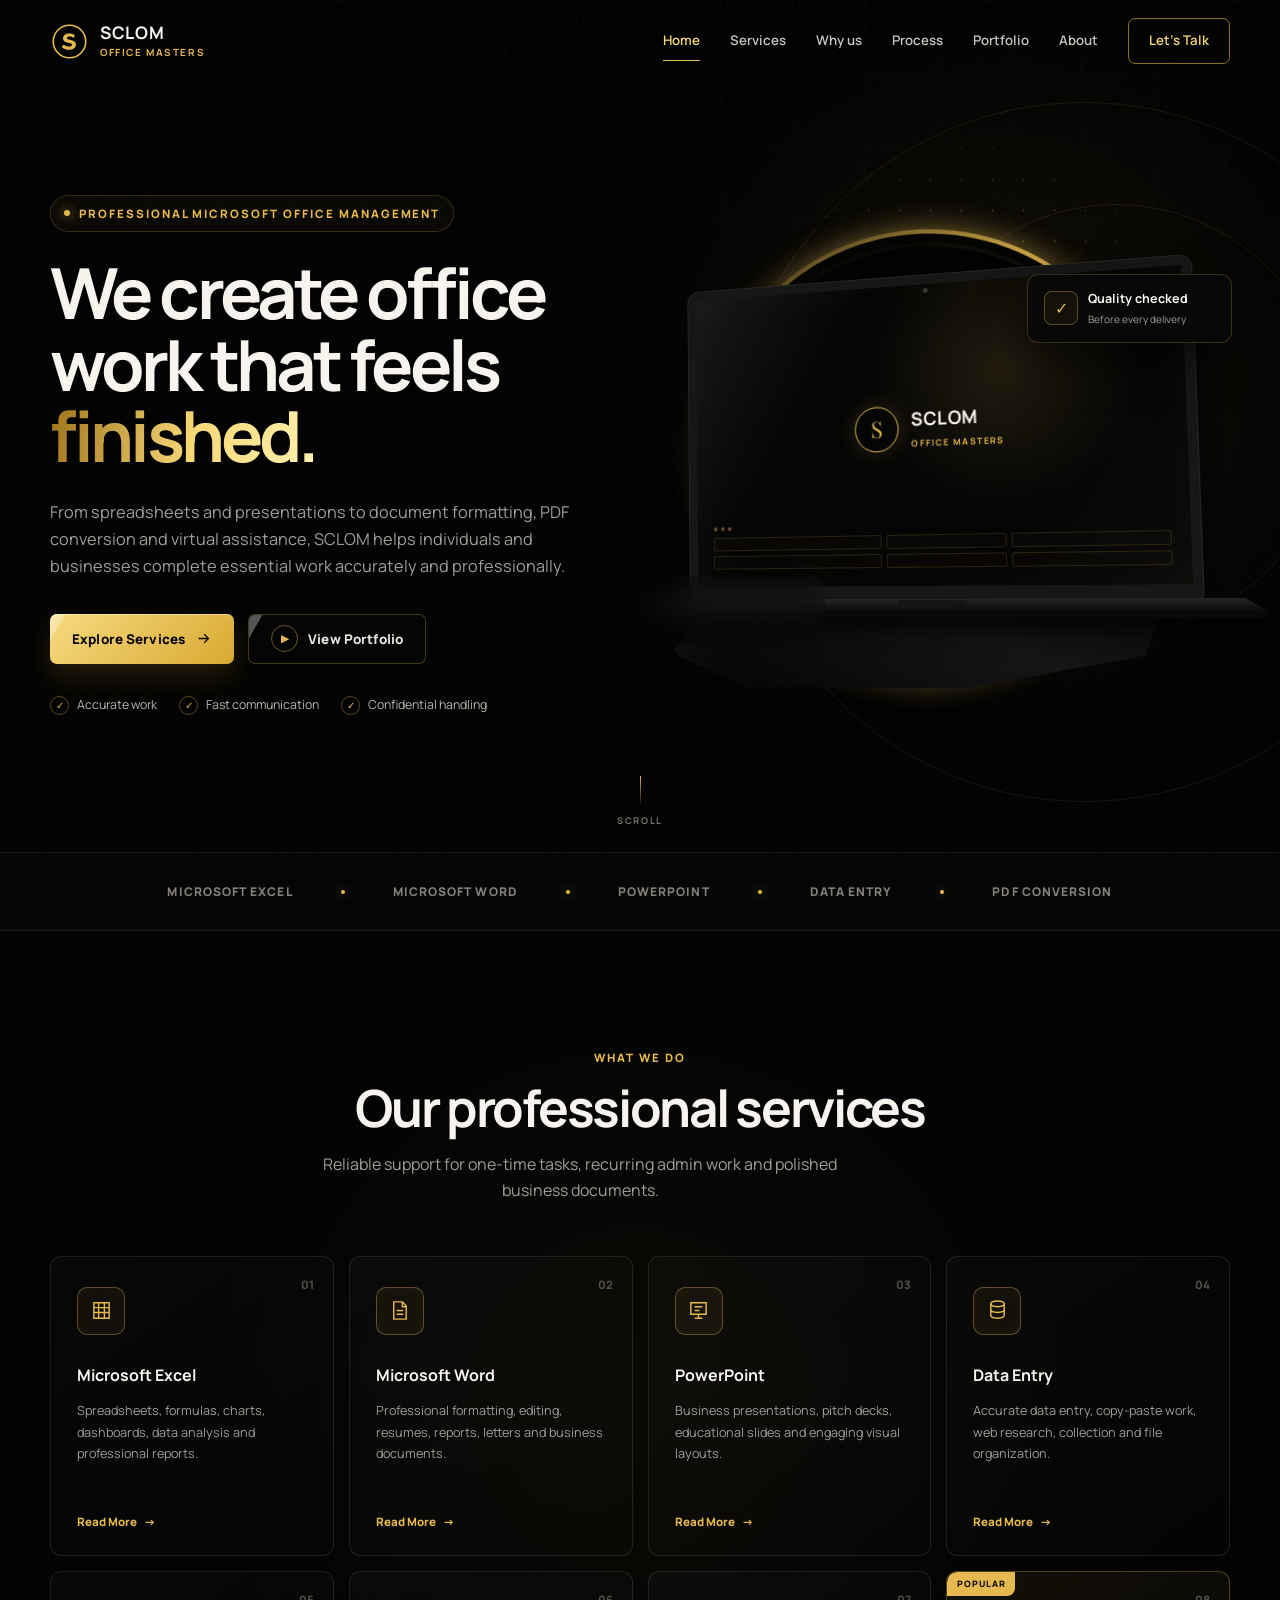
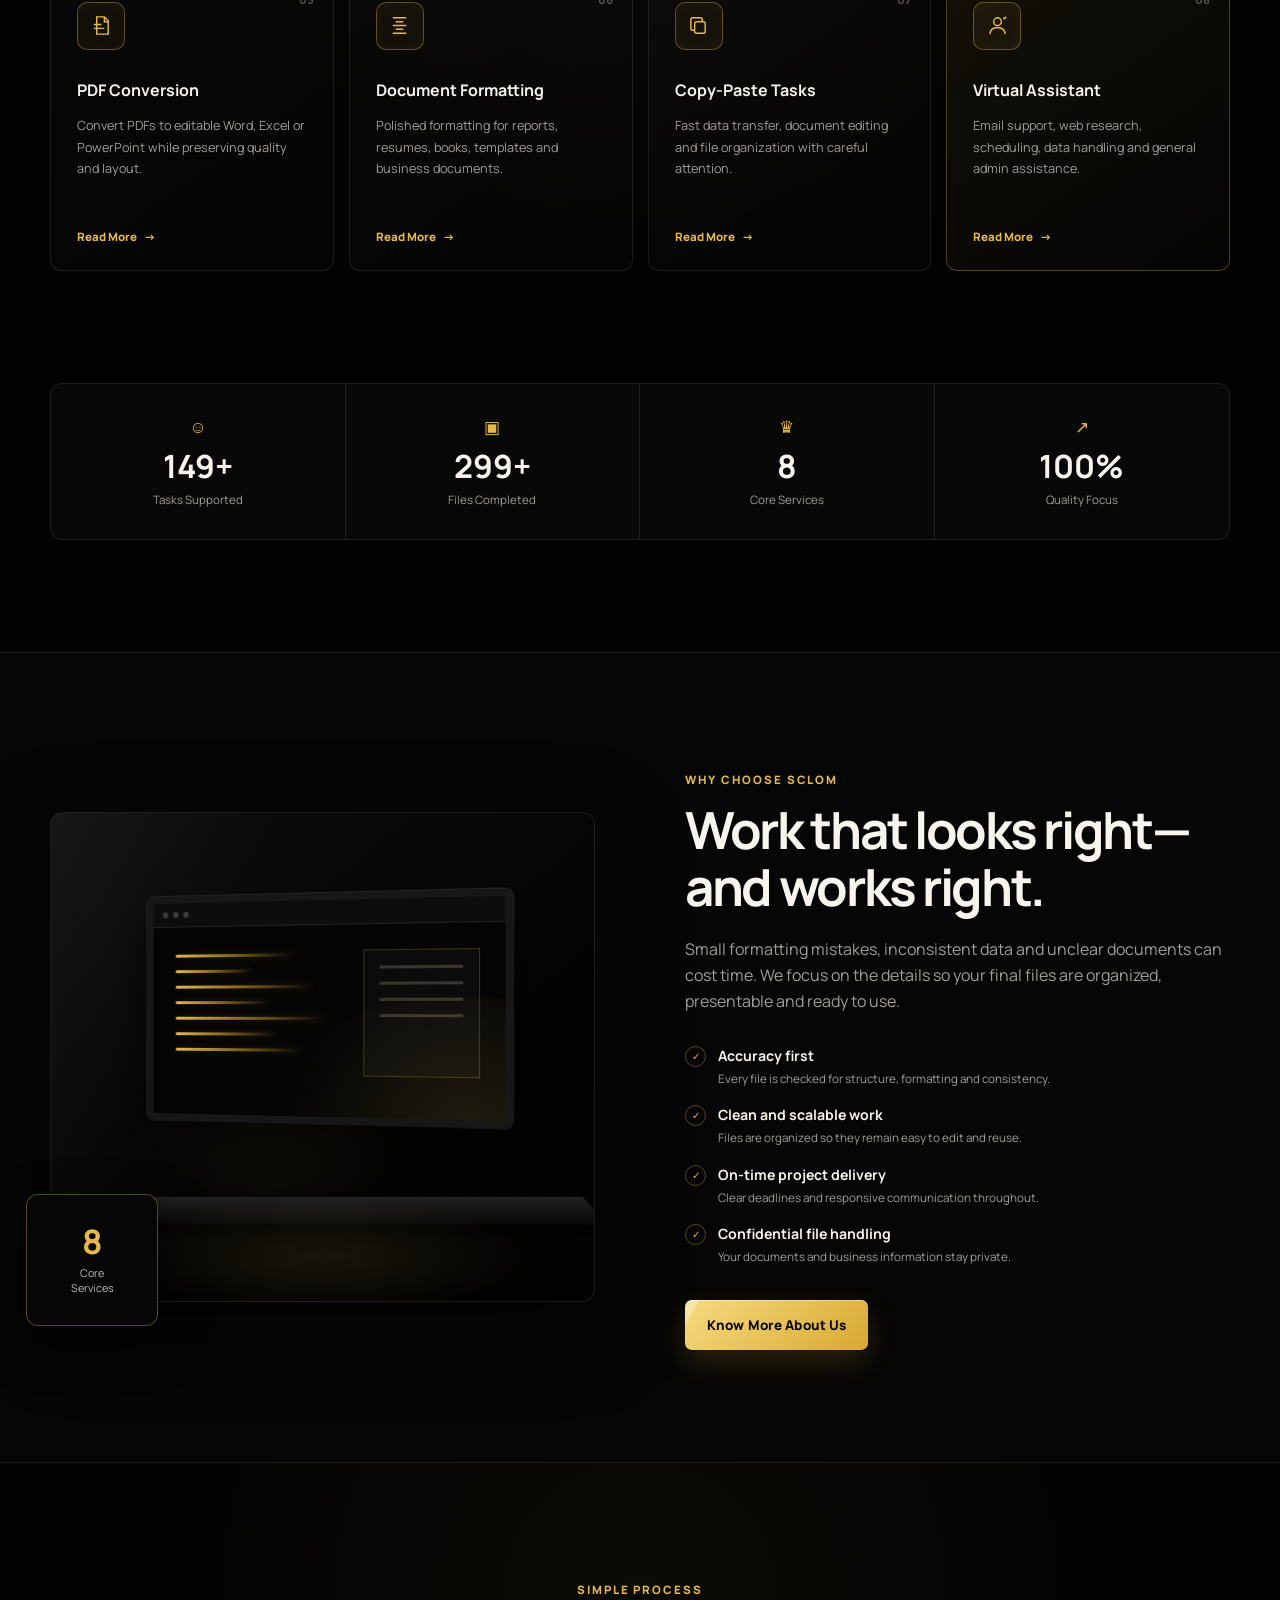
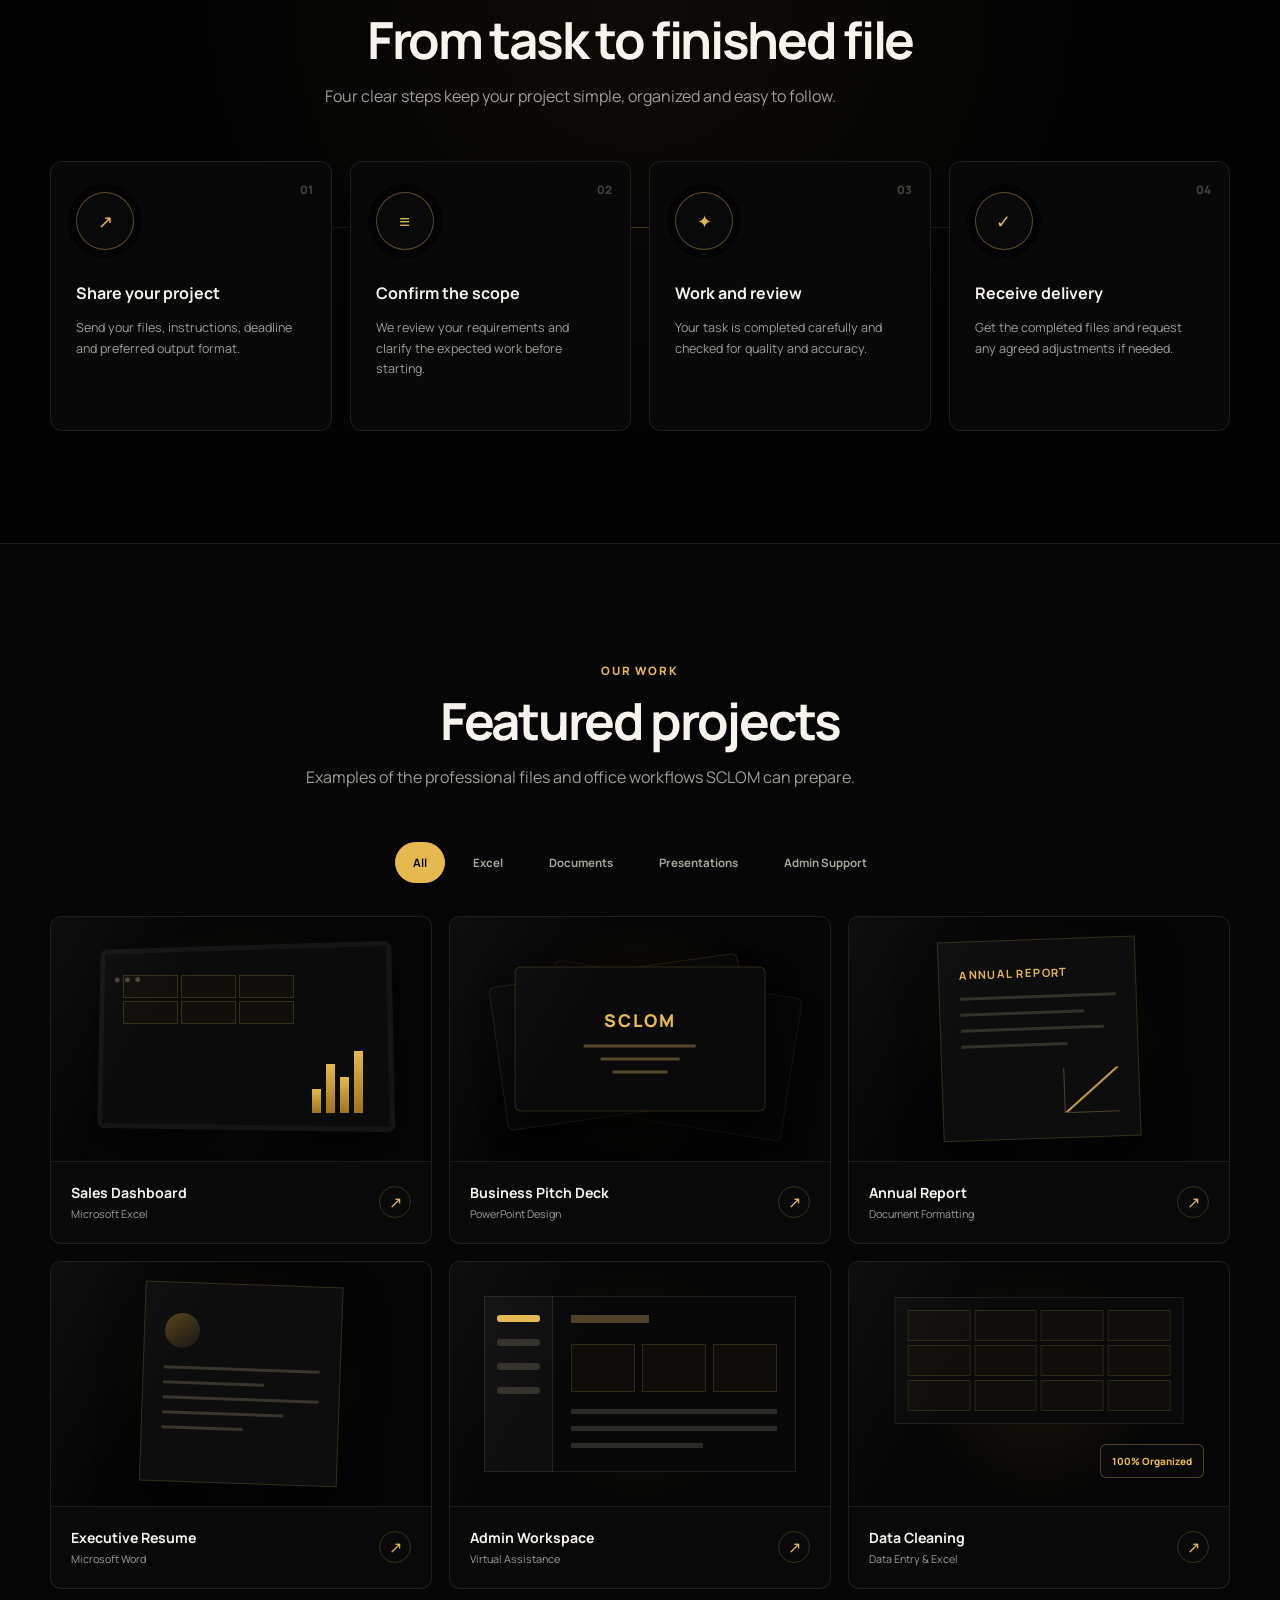
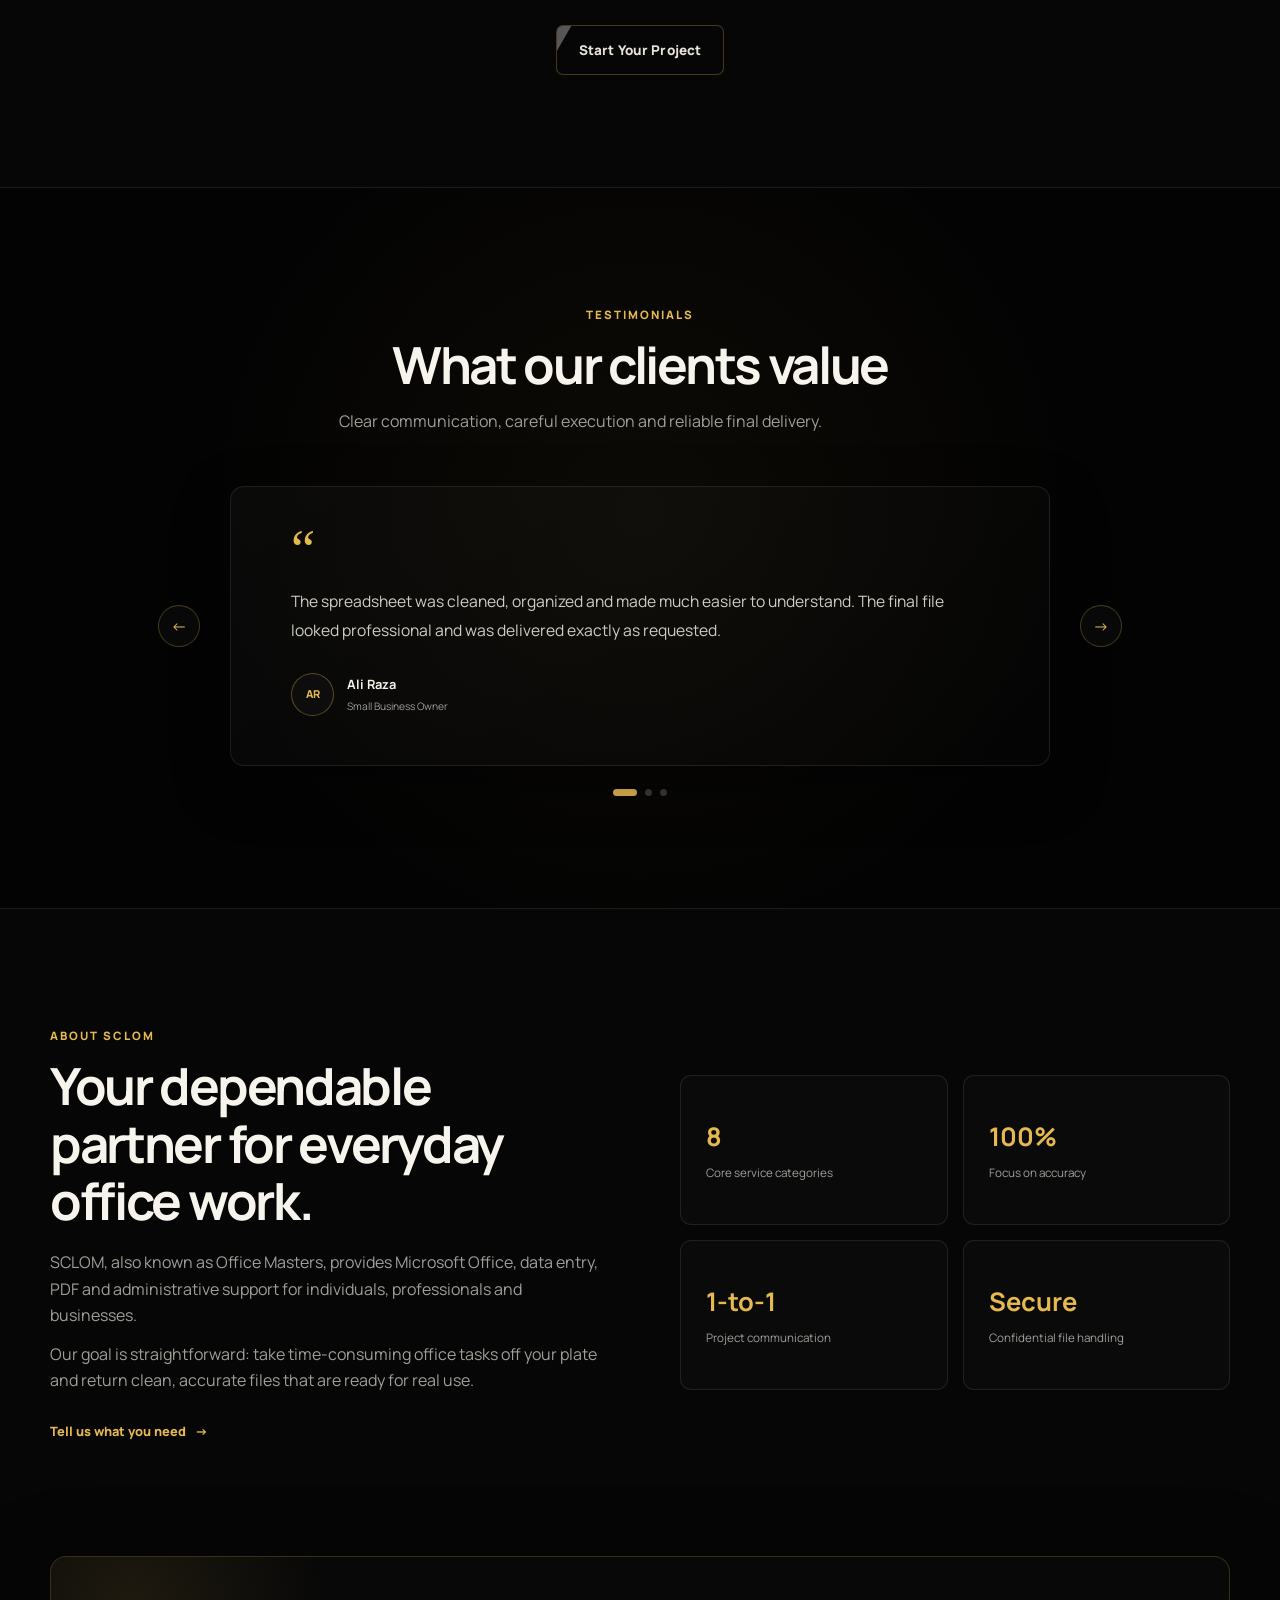
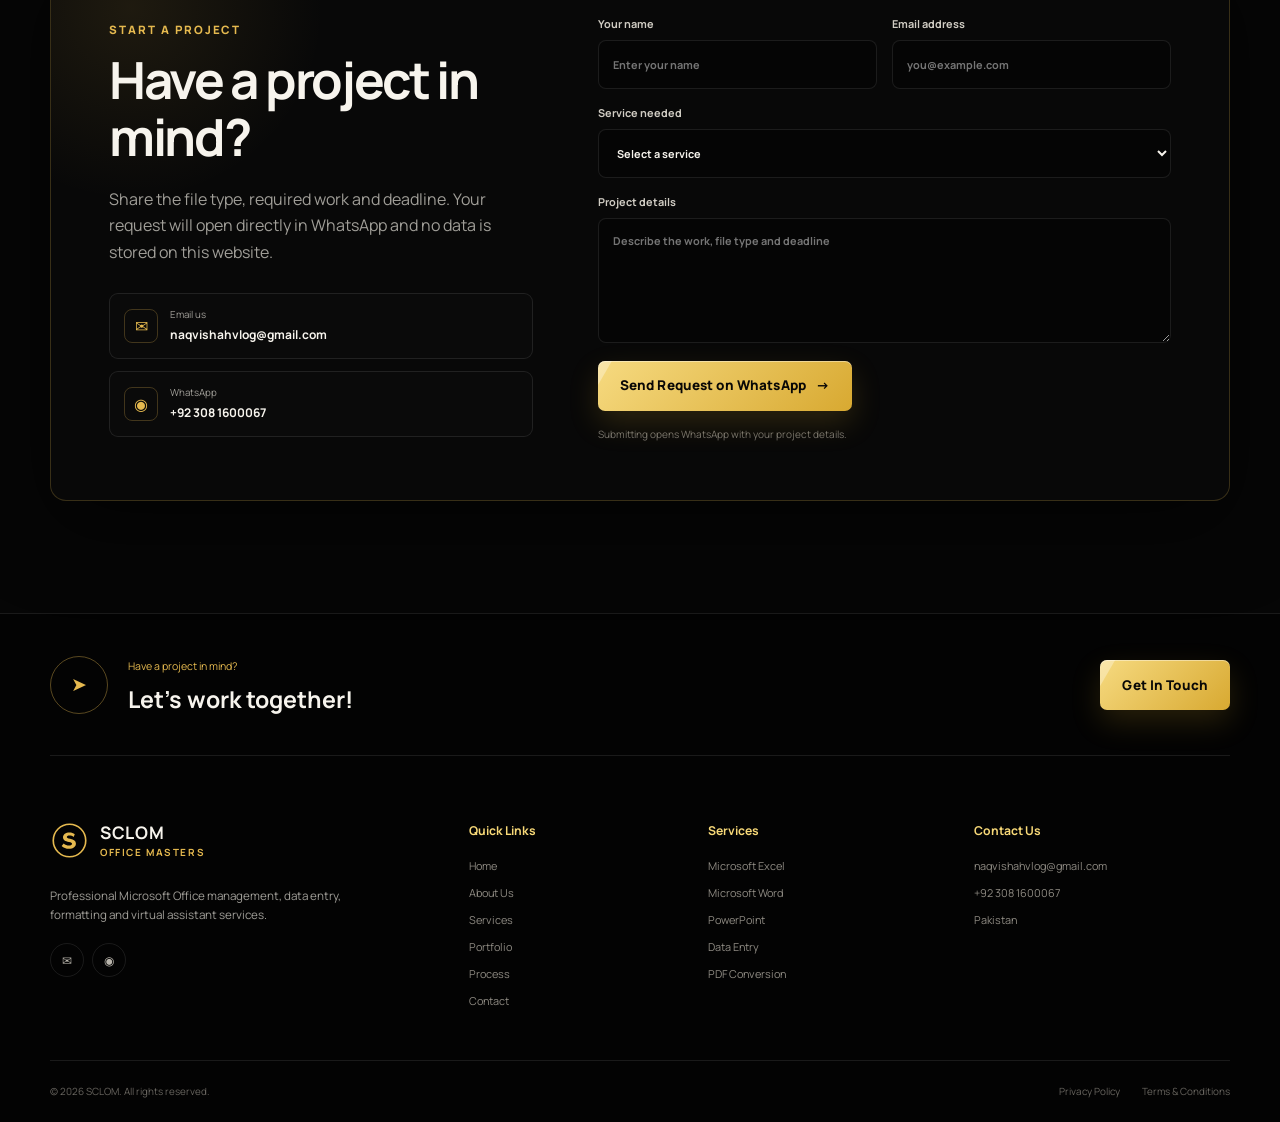
==== commit 926a6fe5: "Add favicon link to index.html" ====
--- a/index.html
+++ b/index.html
@@ -1,6 +1,7 @@
 <!DOCTYPE html>
 <html lang="en">
 <head>
+  <link rel="icon" type="image/png" href="sclom-logo.png" />
   <meta charset="UTF-8" />
   <meta name="viewport" content="width=device-width, initial-scale=1.0" />
 
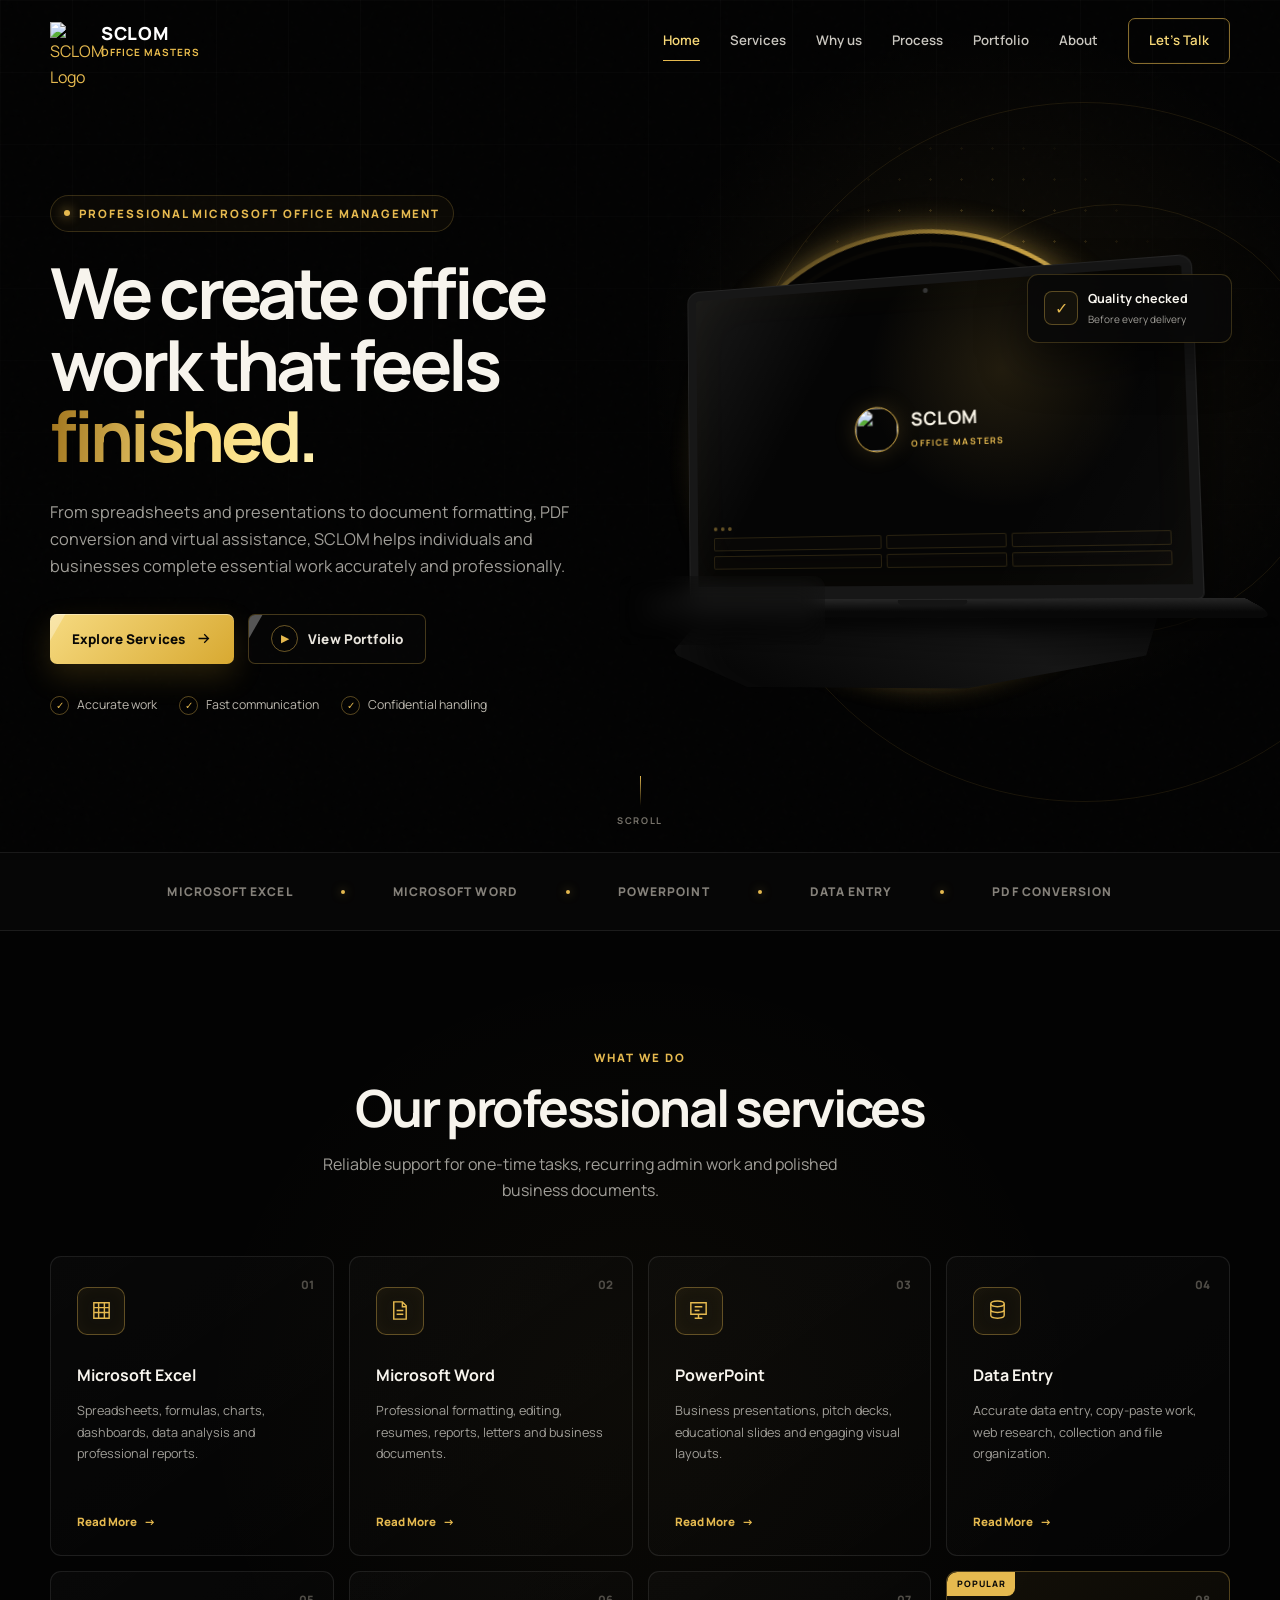
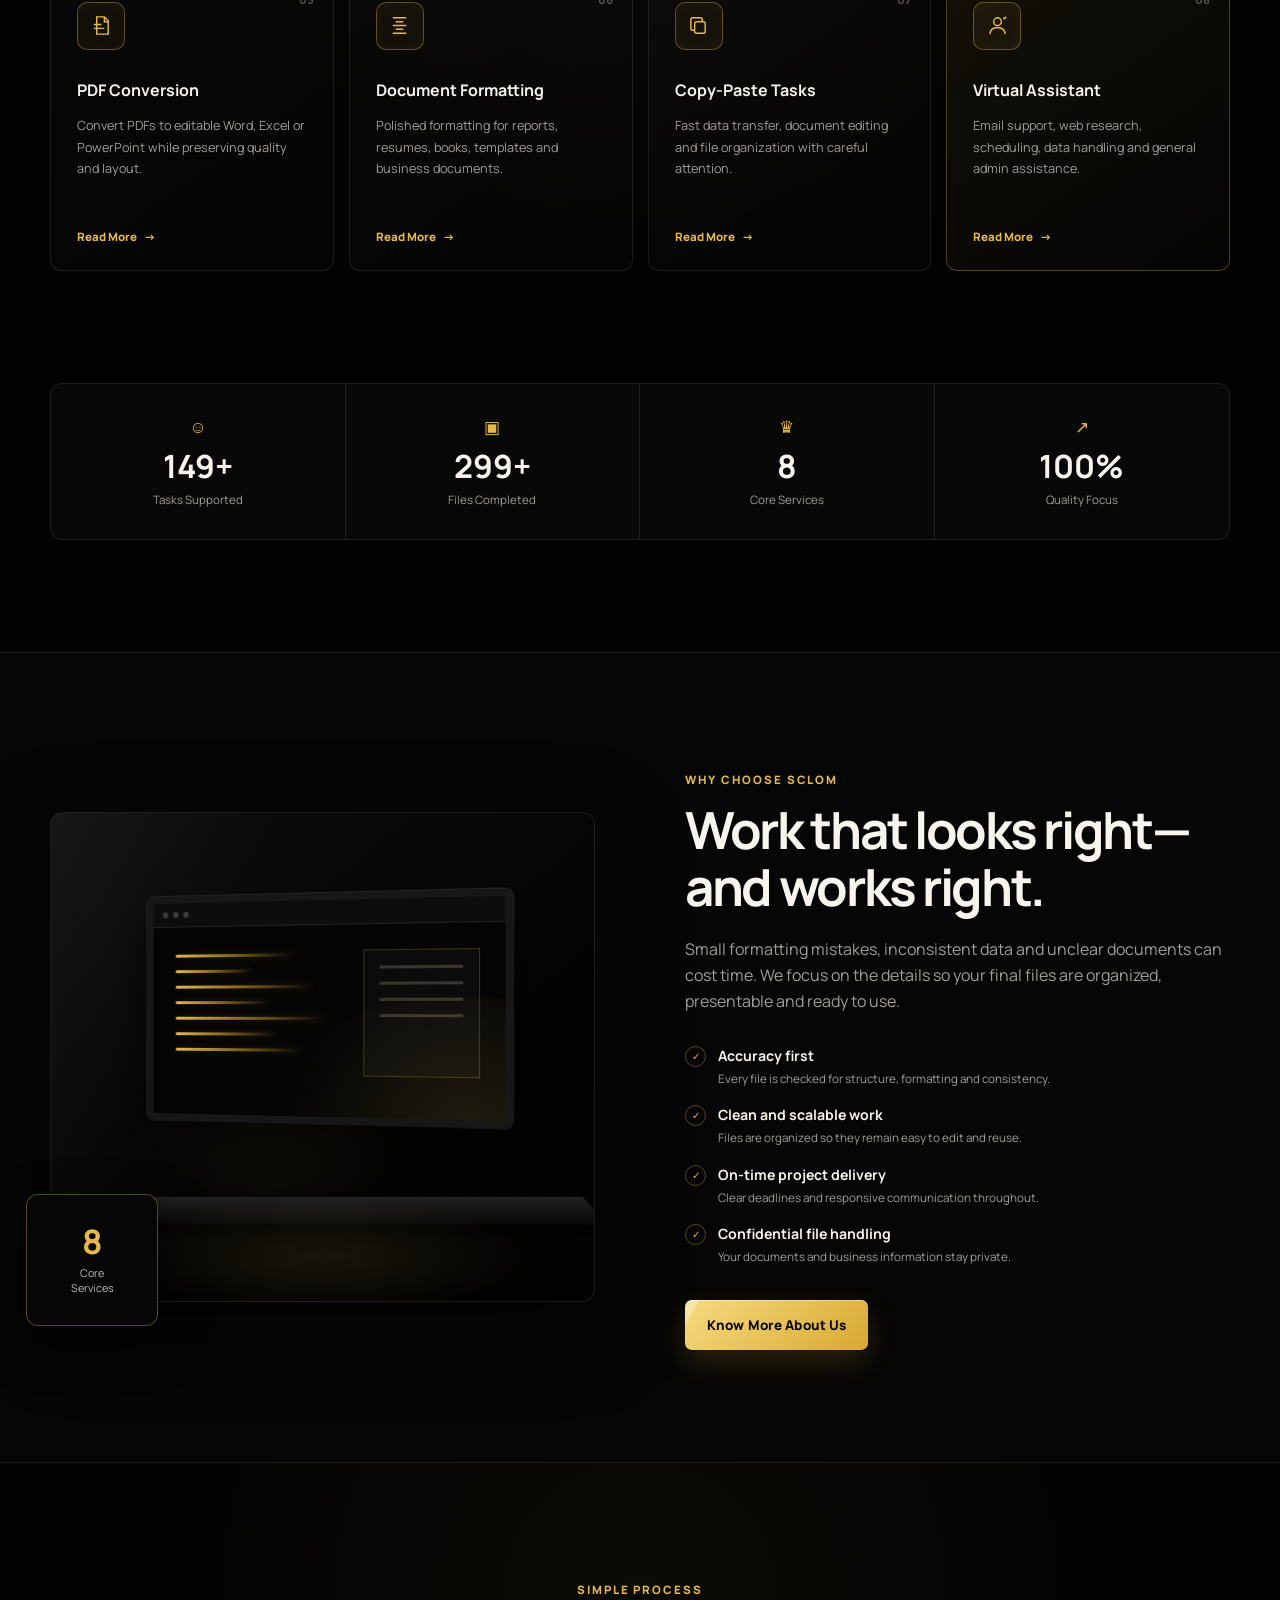
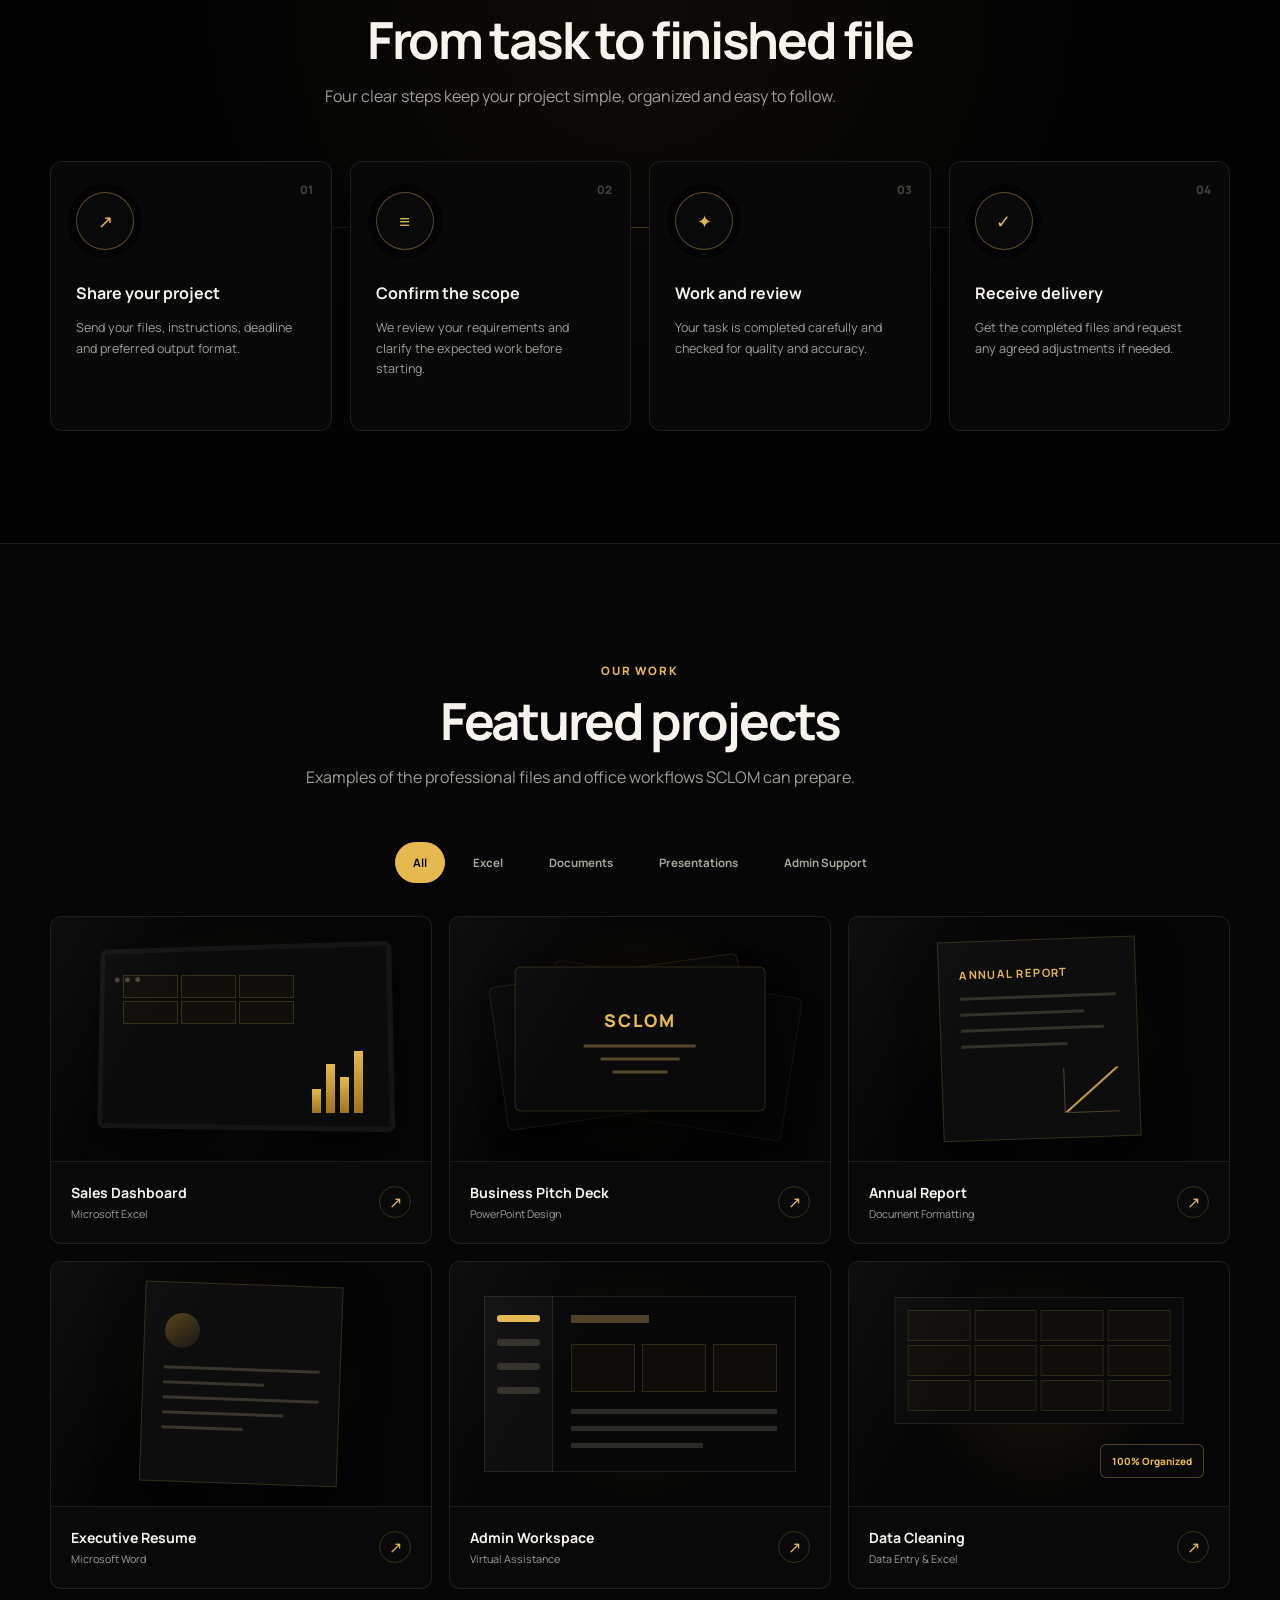
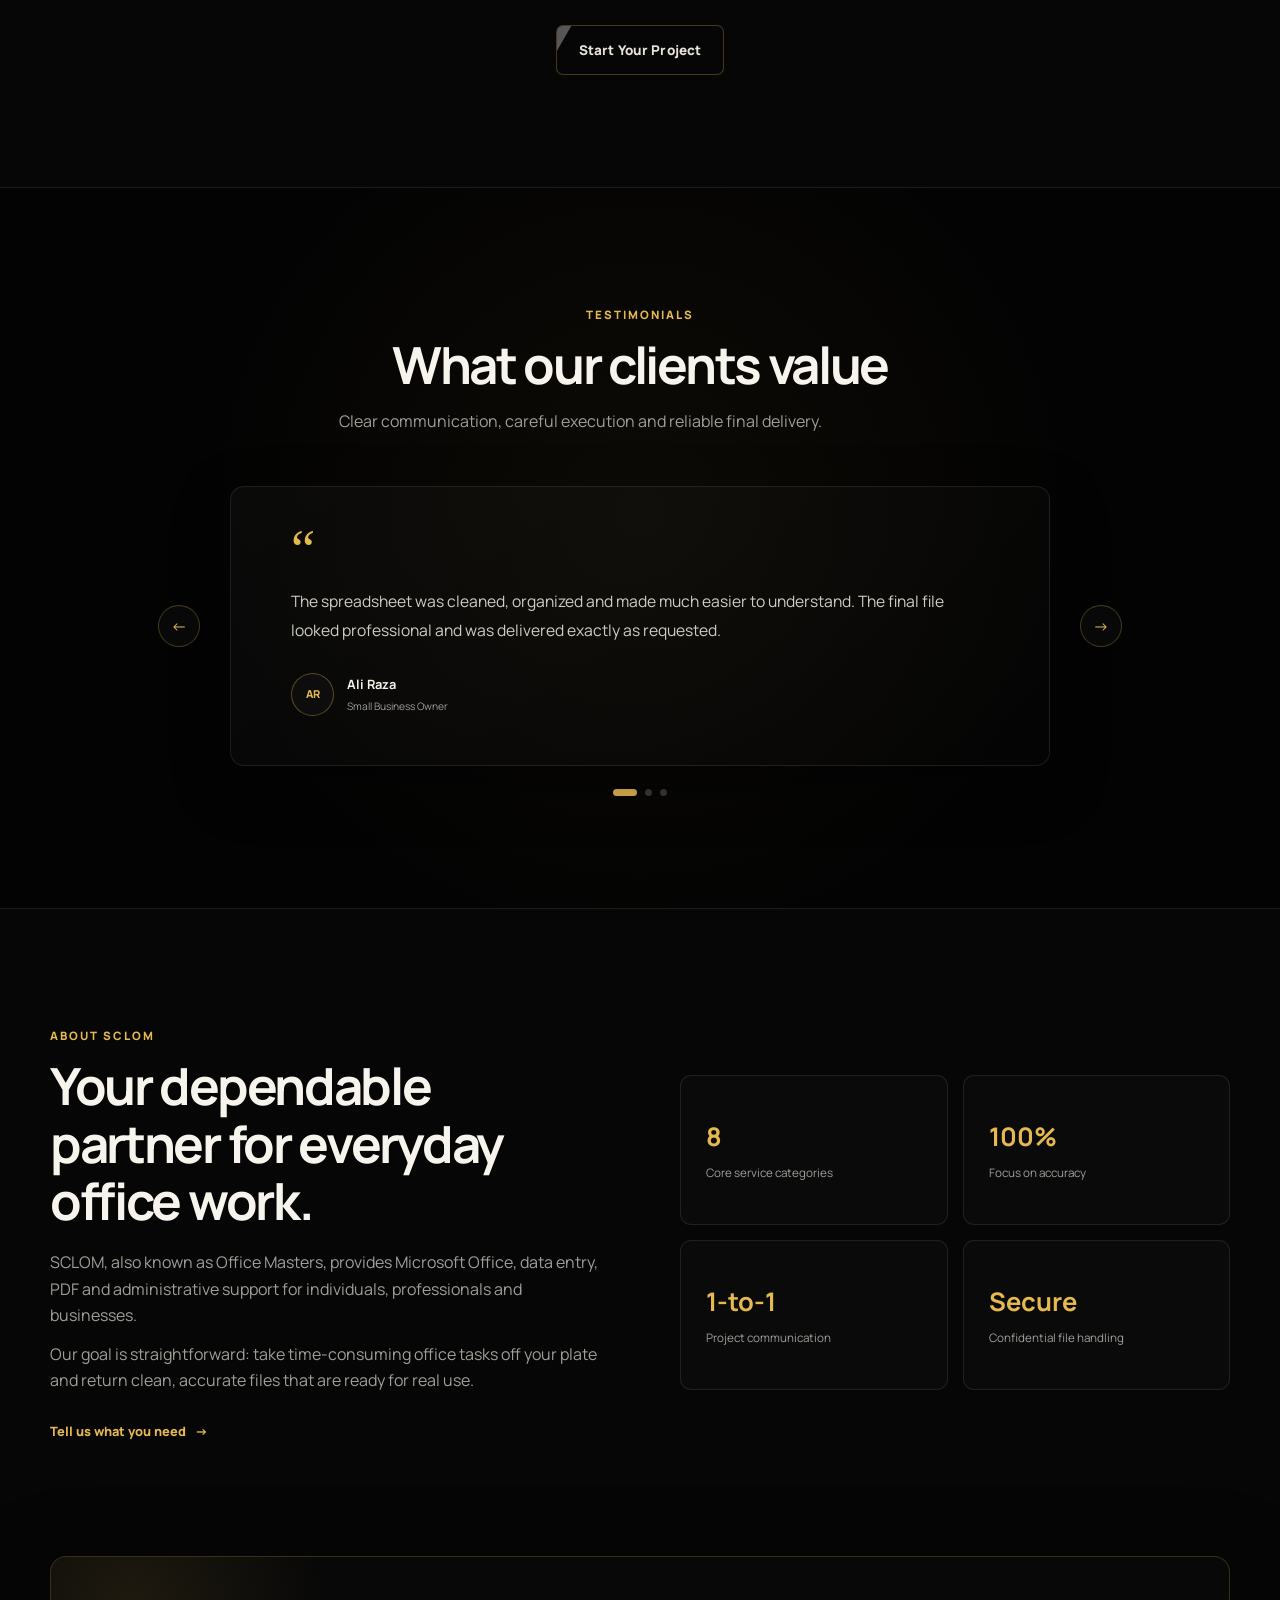
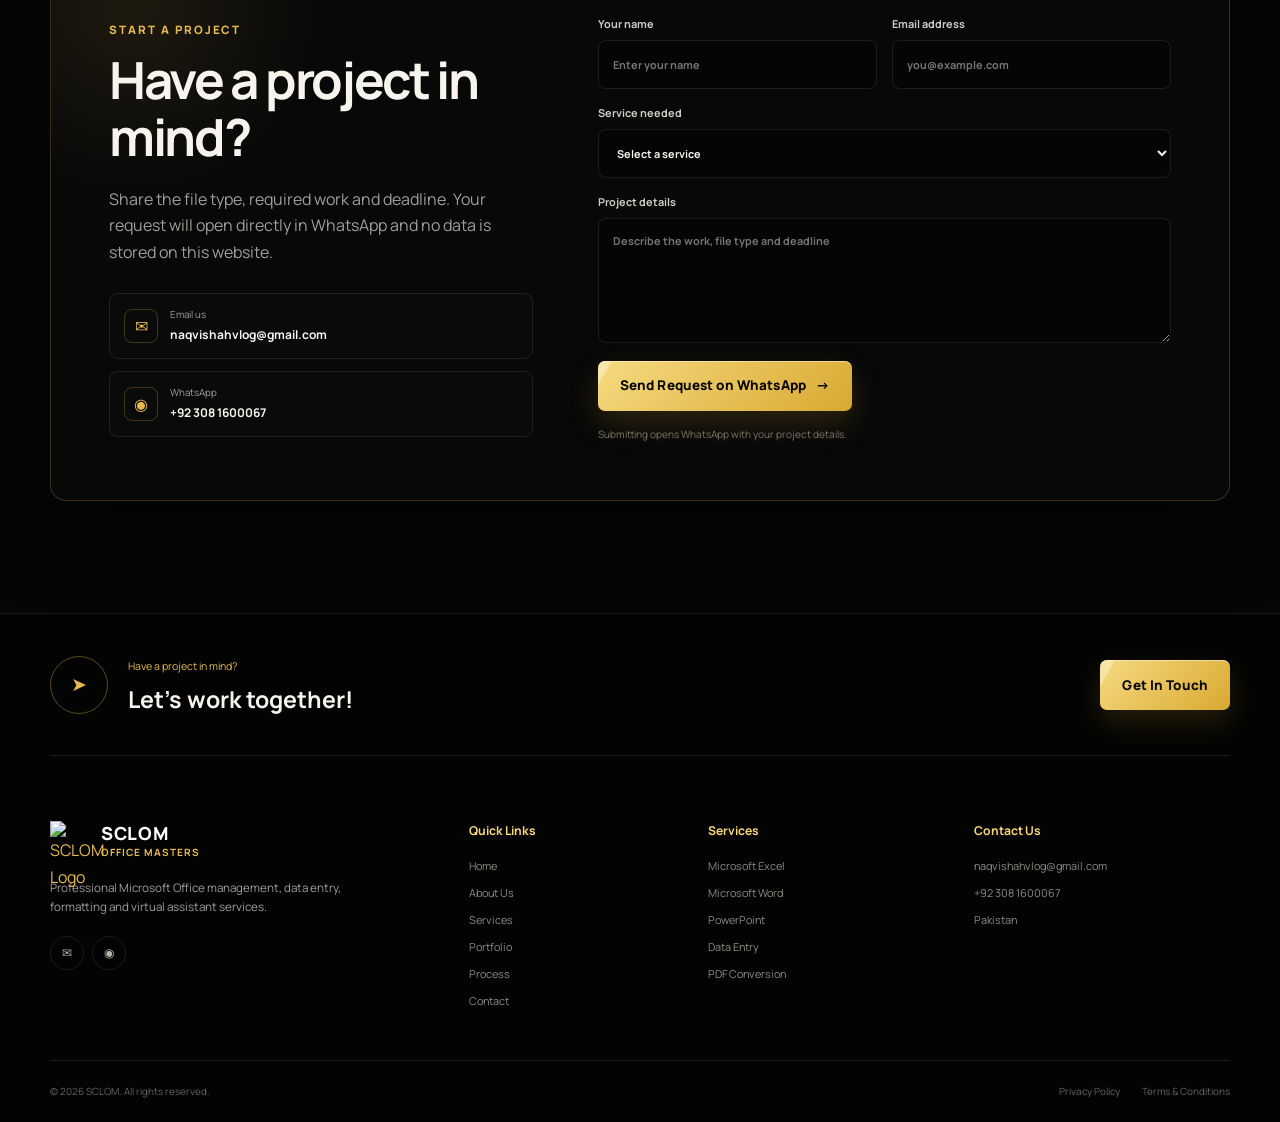
==== commit cb0c4c3a: "Refactor favicon links and improve HTML comments Removed duplicate favicon link and updated comments" ====
--- a/index.html
+++ b/index.html
@@ -1,7 +1,6 @@
 <!DOCTYPE html>
 <html lang="en">
 <head>
-  <link rel="icon" type="image/png" href="sclom-logo.png" />
   <meta charset="UTF-8" />
   <meta name="viewport" content="width=device-width, initial-scale=1.0" />
 
@@ -26,9 +25,17 @@
 
   <title>SCLOM | Professional Microsoft Office Services</title>
 
-  <link rel="icon" href="favicon.svg" type="image/svg+xml" />
-
-  <link rel="preconnect" href="https://fonts.googleapis.com" />
+  <!-- Website favicon -->
+  <link
+    rel="icon"
+    href="sclom-logo.png"
+    type="image/png"
+  />
+
+  <link
+    rel="preconnect"
+    href="https://fonts.googleapis.com"
+  />
 
   <link
     rel="preconnect"
@@ -66,25 +73,20 @@
         aria-label="SCLOM home"
       >
 
-        <span class="brand-mark" aria-hidden="true">
-
-          <svg viewBox="0 0 48 48">
-
-            <circle
-              cx="24"
-              cy="24"
-              r="20"
-              fill="none"
-              stroke="currentColor"
-              stroke-width="2"
-            />
-
-            <path
-              d="M30.5 16.2c-1.8-1.4-4-2.2-6.5-2.2-4.7 0-8 2.4-8 6 0 3.5 2.8 4.9 7.3 5.8 2.9.6 3.8 1.1 3.8 2.3 0 1.4-1.4 2.2-3.6 2.2-2.6 0-4.8-.9-6.6-2.6l-2.6 3.1c2.3 2.3 5.4 3.5 9.1 3.5 5.3 0 8.5-2.5 8.5-6.5 0-3.3-2.5-4.9-7.2-5.9-3-.6-4-1.1-4-2.2 0-1.2 1.2-1.9 3.2-1.9 2 0 3.7.6 5.2 1.8l1.4-3.4Z"
-              fill="currentColor"
-            />
-
-          </svg>
+        <!-- Header logo -->
+        <span class="brand-mark">
+
+          <img
+            src="sclom-logo.png"
+            alt="SCLOM Logo"
+            style="
+              width: 100%;
+              height: 100%;
+              object-fit: cover;
+              border-radius: inherit;
+              display: block;
+            "
+          />
 
         </span>
 
@@ -147,11 +149,13 @@
 
   </header>
 
-  <!-- Main Content -->
   <main id="main-content">
 
     <!-- Hero Section -->
-    <section class="hero section-pad" id="home">
+    <section
+      class="hero section-pad"
+      id="home"
+    >
 
       <div
         class="hero-orbit orbit-one"
@@ -191,7 +195,10 @@
 
           <div class="hero-actions">
 
-            <a class="btn btn-primary" href="#services">
+            <a
+              class="btn btn-primary"
+              href="#services"
+            >
 
               Explore Services
 
@@ -204,7 +211,10 @@
 
             </a>
 
-            <a class="btn btn-ghost" href="#work">
+            <a
+              class="btn btn-ghost"
+              href="#work"
+            >
 
               <span class="play-icon">
                 ▶
@@ -257,8 +267,22 @@
 
               <div class="screen-brand">
 
+                <!-- Laptop screen logo -->
                 <span class="screen-logo">
-                  S
+
+                  <img
+                    src="sclom-logo.png"
+                    alt=""
+                    aria-hidden="true"
+                    style="
+                      width: 100%;
+                      height: 100%;
+                      object-fit: cover;
+                      border-radius: inherit;
+                      display: block;
+                    "
+                  />
+
                 </span>
 
                 <div>
@@ -336,7 +360,7 @@
 
     </section>
 
-    <!-- Logo Strip -->
+    <!-- Service names strip -->
     <section
       class="logo-strip"
       aria-label="Core services"
@@ -362,7 +386,7 @@
 
     </section>
 
-    <!-- Services -->
+    <!-- Services Section -->
     <section
       class="services section-pad"
       id="services"
@@ -563,7 +587,7 @@
 
           </article>
 
-          <!-- Formatting -->
+          <!-- Document Formatting -->
           <article class="service-card reveal">
 
             <span class="card-number">
@@ -775,7 +799,7 @@
 
     </section>
 
-    <!-- Why Choose Us -->
+    <!-- Why Choose SCLOM -->
     <section
       class="why section-pad"
       id="why-us"
@@ -858,91 +882,70 @@
 
             <div>
 
-              <span>
-                ✓
-              </span>
+              <span>✓</span>
 
               <p>
-
-                <strong>
-                  Accuracy first
-                </strong>
+                <strong>Accuracy first</strong>
 
                 <small>
                   Every file is checked for structure,
                   formatting and consistency.
                 </small>
-
               </p>
 
             </div>
 
             <div>
 
-              <span>
-                ✓
-              </span>
+              <span>✓</span>
 
               <p>
-
-                <strong>
-                  Clean and scalable work
-                </strong>
+                <strong>Clean and scalable work</strong>
 
                 <small>
                   Files are organized so they remain easy
                   to edit and reuse.
                 </small>
-
               </p>
 
             </div>
 
             <div>
 
-              <span>
-                ✓
-              </span>
+              <span>✓</span>
 
               <p>
-
-                <strong>
-                  On-time project delivery
-                </strong>
+                <strong>On-time project delivery</strong>
 
                 <small>
                   Clear deadlines and responsive communication
                   throughout.
                 </small>
-
               </p>
 
             </div>
 
             <div>
 
-              <span>
-                ✓
-              </span>
+              <span>✓</span>
 
               <p>
-
-                <strong>
-                  Confidential file handling
-                </strong>
+                <strong>Confidential file handling</strong>
 
                 <small>
                   Your documents and business information
                   stay private.
                 </small>
-
               </p>
 
             </div>
 
           </div>
 
-          <a class="btn btn-primary" href="#about">
+          <a
+            class="btn btn-primary"
+            href="#about"
+          >
             Know More About Us
           </a>
 
@@ -952,7 +955,7 @@
 
     </section>
 
-    <!-- Process -->
+    <!-- Process Section -->
     <section
       class="process section-pad"
       id="process"
@@ -1139,7 +1142,6 @@
 
         <div class="portfolio-grid">
 
-          <!-- Excel Dashboard -->
           <article
             class="project-card reveal"
             data-category="excel"
@@ -1184,7 +1186,6 @@
 
           </article>
 
-          <!-- Presentation -->
           <article
             class="project-card reveal"
             data-category="presentations"
@@ -1193,15 +1194,11 @@
             <div class="project-preview preview-deck">
 
               <div class="deck-card deck-back"></div>
-
               <div class="deck-card deck-mid"></div>
 
               <div class="deck-card deck-front">
 
-                <span>
-                  SCLOM
-                </span>
-
+                <span>SCLOM</span>
                 <i></i>
                 <i></i>
                 <i></i>
@@ -1223,7 +1220,6 @@
 
           </article>
 
-          <!-- Annual Report -->
           <article
             class="project-card reveal"
             data-category="documents"
@@ -1261,7 +1257,6 @@
 
           </article>
 
-          <!-- Resume -->
           <article
             class="project-card reveal"
             data-category="documents"
@@ -1296,7 +1291,6 @@
 
           </article>
 
-          <!-- Admin Workspace -->
           <article
             class="project-card reveal"
             data-category="admin"
@@ -1342,7 +1336,6 @@
 
           </article>
 
-          <!-- Data Cleaning -->
           <article
             class="project-card reveal"
             data-category="excel"
@@ -1388,7 +1381,10 @@
 
         <div class="portfolio-action reveal">
 
-          <a class="btn btn-outline" href="#contact">
+          <a
+            class="btn btn-outline"
+            href="#contact"
+          >
             Start Your Project
           </a>
 
@@ -1566,7 +1562,10 @@
             accurate files that are ready for real use.
           </p>
 
-          <a class="text-link" href="#contact">
+          <a
+            class="text-link"
+            href="#contact"
+          >
 
             Tell us what you need
 
@@ -1719,37 +1718,14 @@
                 Select a service
               </option>
 
-              <option>
-                Microsoft Excel
-              </option>
-
-              <option>
-                Microsoft Word
-              </option>
-
-              <option>
-                PowerPoint
-              </option>
-
-              <option>
-                Data Entry
-              </option>
-
-              <option>
-                PDF Conversion
-              </option>
-
-              <option>
-                Document Formatting
-              </option>
-
-              <option>
-                Copy-Paste Tasks
-              </option>
-
-              <option>
-                Virtual Assistant
-              </option>
+              <option>Microsoft Excel</option>
+              <option>Microsoft Word</option>
+              <option>PowerPoint</option>
+              <option>Data Entry</option>
+              <option>PDF Conversion</option>
+              <option>Document Formatting</option>
+              <option>Copy-Paste Tasks</option>
+              <option>Virtual Assistant</option>
 
             </select>
 
@@ -1805,18 +1781,14 @@
       </div>
 
       <div>
-
-        <small>
-          Have a project in mind?
-        </small>
-
-        <h2>
-          Let's work together!
-        </h2>
-
+        <small>Have a project in mind?</small>
+        <h2>Let's work together!</h2>
       </div>
 
-      <a class="btn btn-primary" href="#contact">
+      <a
+        class="btn btn-primary"
+        href="#contact"
+      >
         Get In Touch
       </a>
 
@@ -1828,25 +1800,20 @@
 
         <a class="brand" href="#top">
 
+          <!-- Footer logo -->
           <span class="brand-mark">
 
-            <svg viewBox="0 0 48 48">
-
-              <circle
-                cx="24"
-                cy="24"
-                r="20"
-                fill="none"
-                stroke="currentColor"
-                stroke-width="2"
-              />
-
-              <path
-                d="M30.5 16.2c-1.8-1.4-4-2.2-6.5-2.2-4.7 0-8 2.4-8 6 0 3.5 2.8 4.9 7.3 5.8 2.9.6 3.8 1.1 3.8 2.3 0 1.4-1.4 2.2-3.6 2.2-2.6 0-4.8-.9-6.6-2.6l-2.6 3.1c2.3 2.3 5.4 3.5 9.1 3.5 5.3 0 8.5-2.5 8.5-6.5 0-3.3-2.5-4.9-7.2-5.9-3-.6-4-1.1-4-2.2 0-1.2 1.2-1.9 3.2-1.9 2 0 3.7.6 5.2 1.8l1.4-3.4Z"
-                fill="currentColor"
-              />
-
-            </svg>
+            <img
+              src="sclom-logo.png"
+              alt="SCLOM Logo"
+              style="
+                width: 100%;
+                height: 100%;
+                object-fit: cover;
+                border-radius: inherit;
+                display: block;
+              "
+            />
 
           </span>
 
--- a/style.css
+++ b/style.css
@@ -2099,3 +2099,37 @@
   *, *::before, *::after { animation-duration: .01ms !important; animation-iteration-count: 1 !important; transition-duration: .01ms !important; }
   .reveal { transform: none; opacity: 1; }
 }
+.site-logo {
+  width: 48px;
+  height: 48px;
+  object-fit: contain;
+  border-radius: 10px;
+  display: block;
+}
+
+.brand {
+  display: flex;
+  align-items: center;
+  gap: 12px;
+  text-decoration: none;
+}
+
+.brand-copy {
+  display: flex;
+  flex-direction: column;
+}
+
+.brand-copy strong {
+  color: #ffffff;
+  font-size: 18px;
+  font-weight: 800;
+  line-height: 1;
+}
+
+.brand-copy small {
+  color: #eabd4d;
+  font-size: 10px;
+  margin-top: 5px;
+  letter-spacing: 1px;
+  text-transform: uppercase;
+}
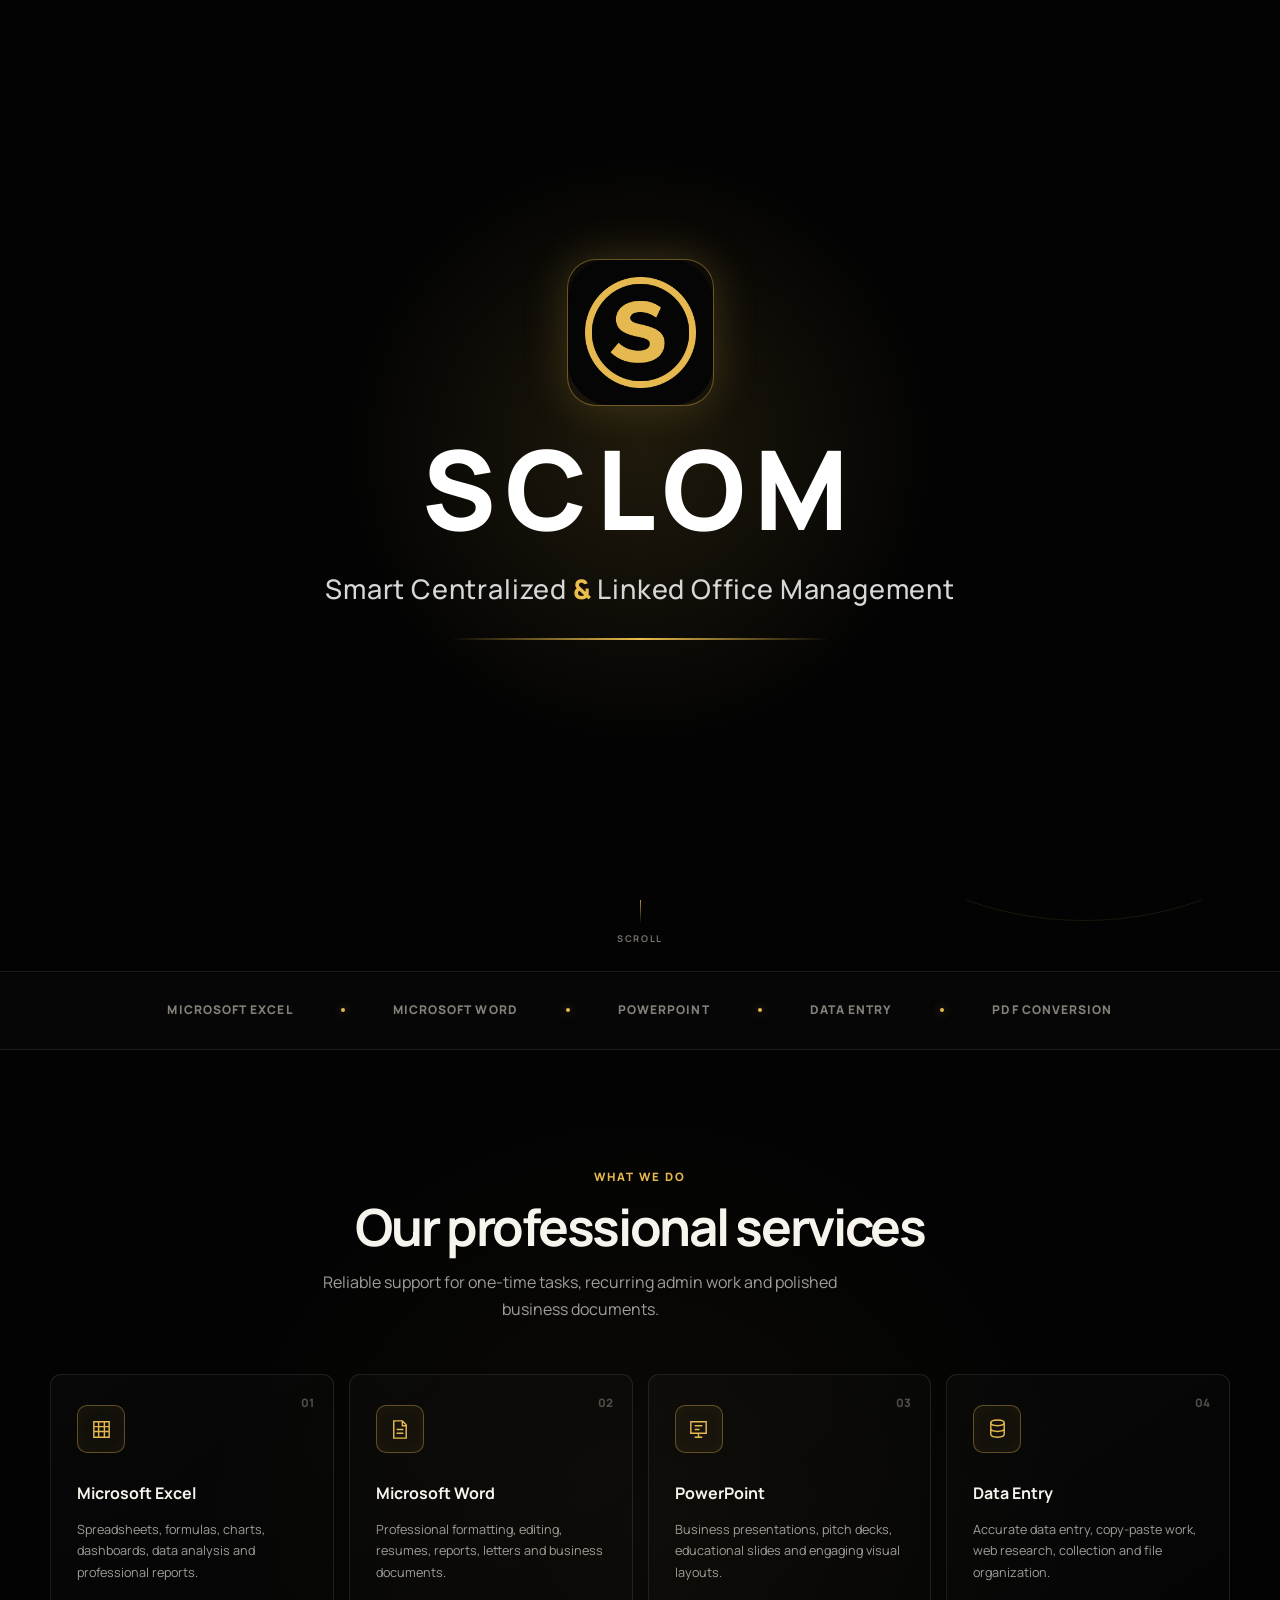
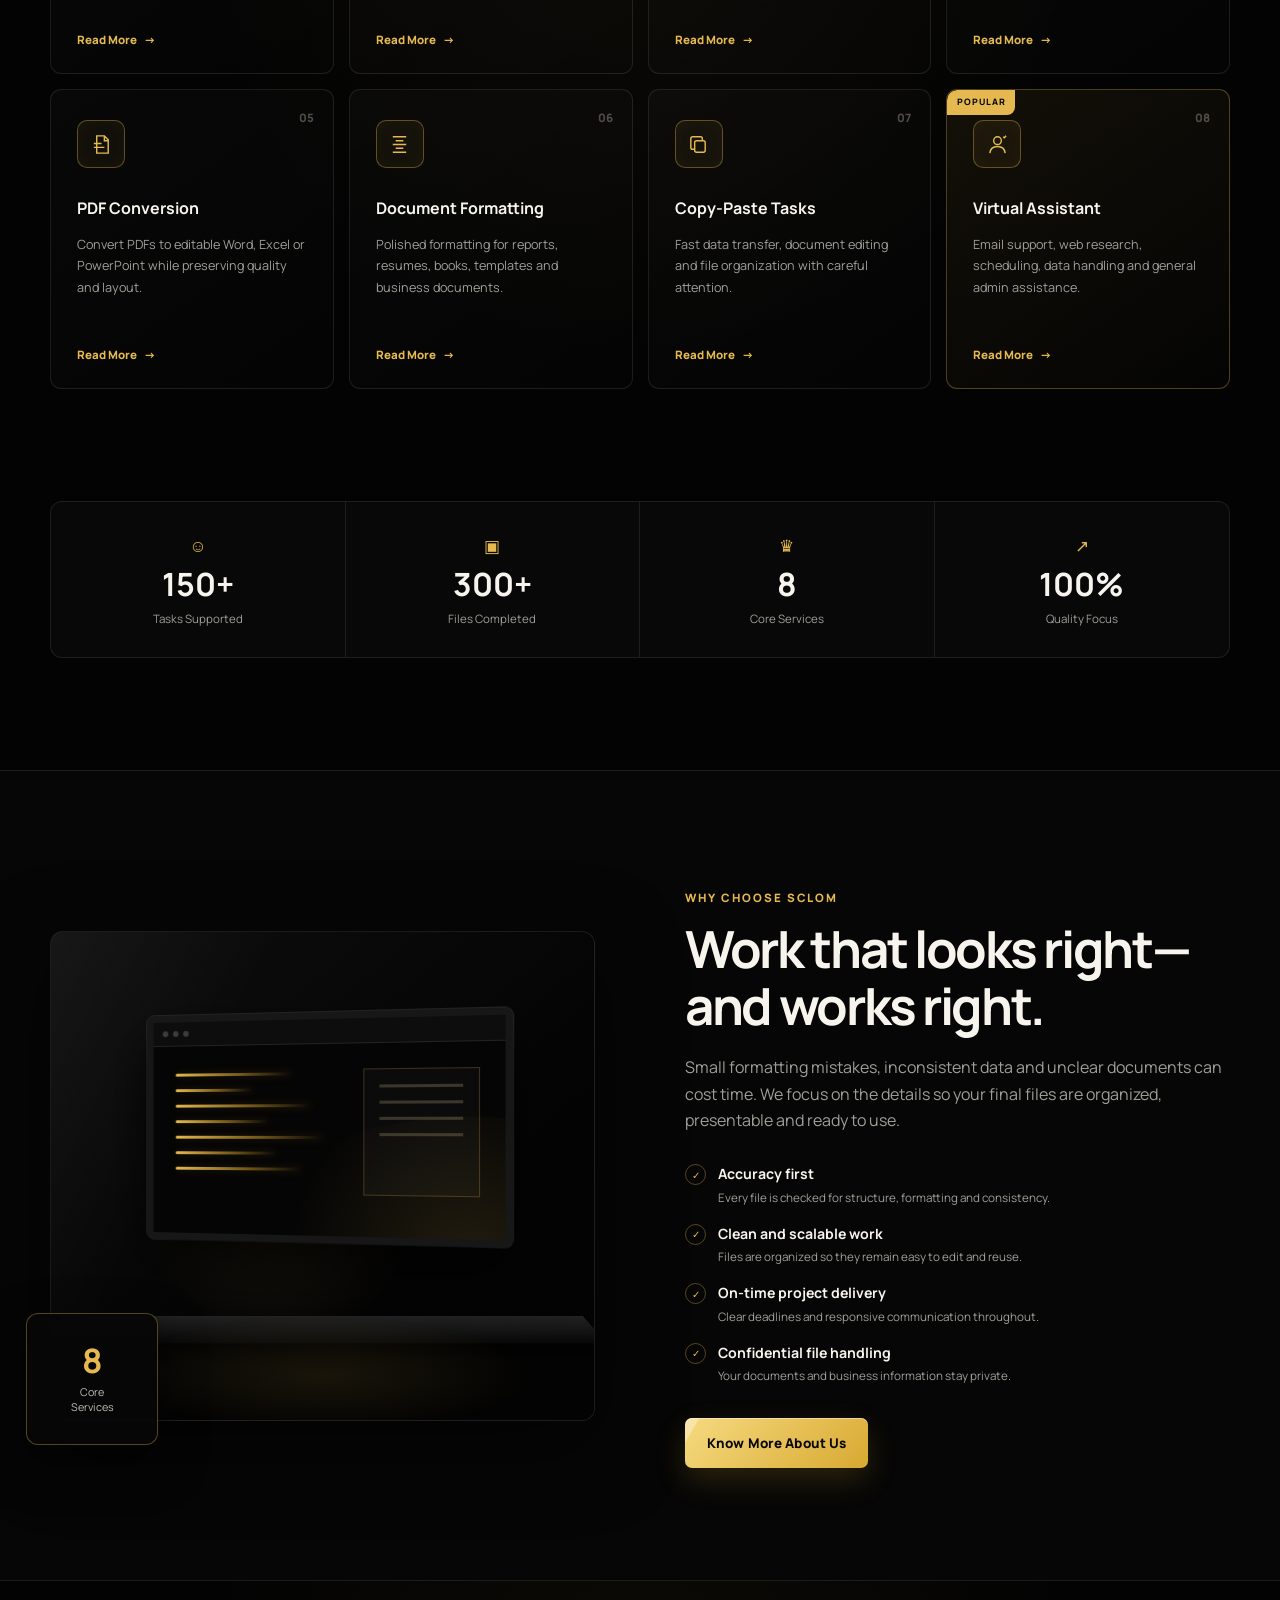
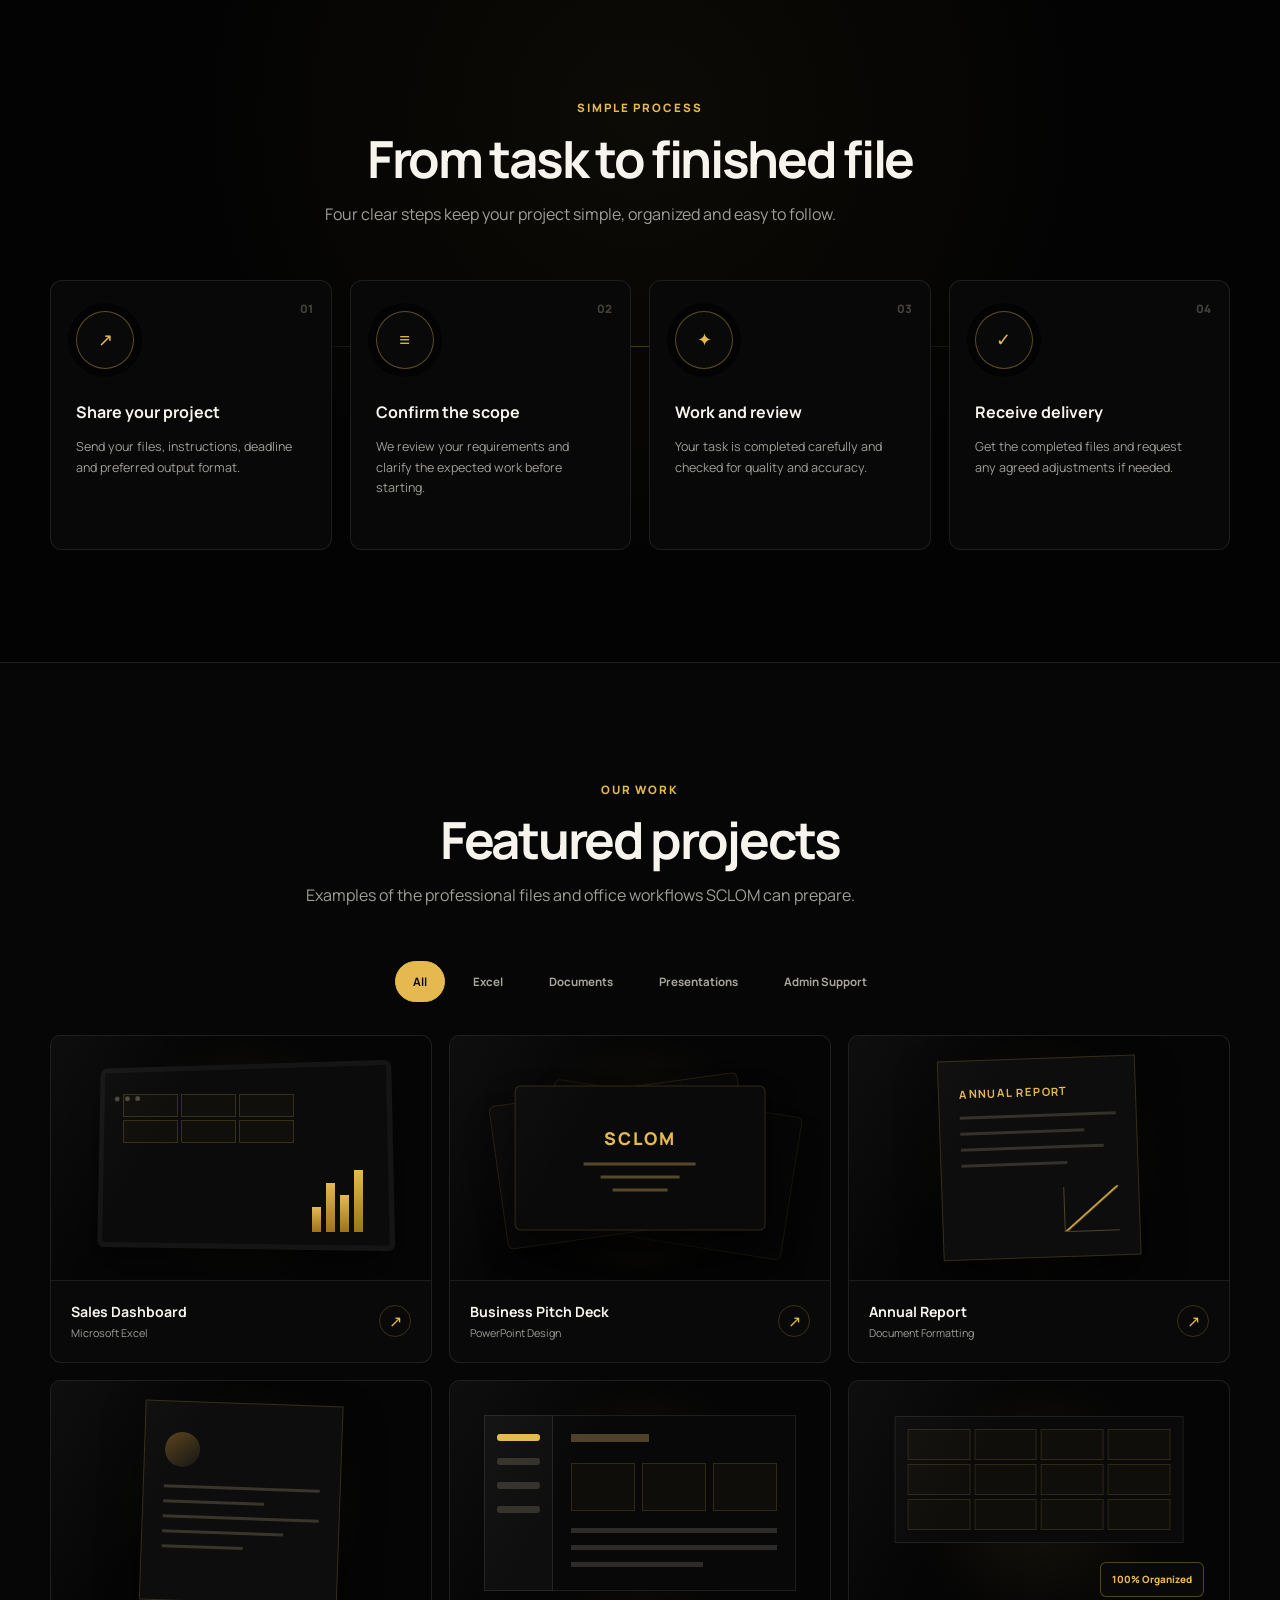
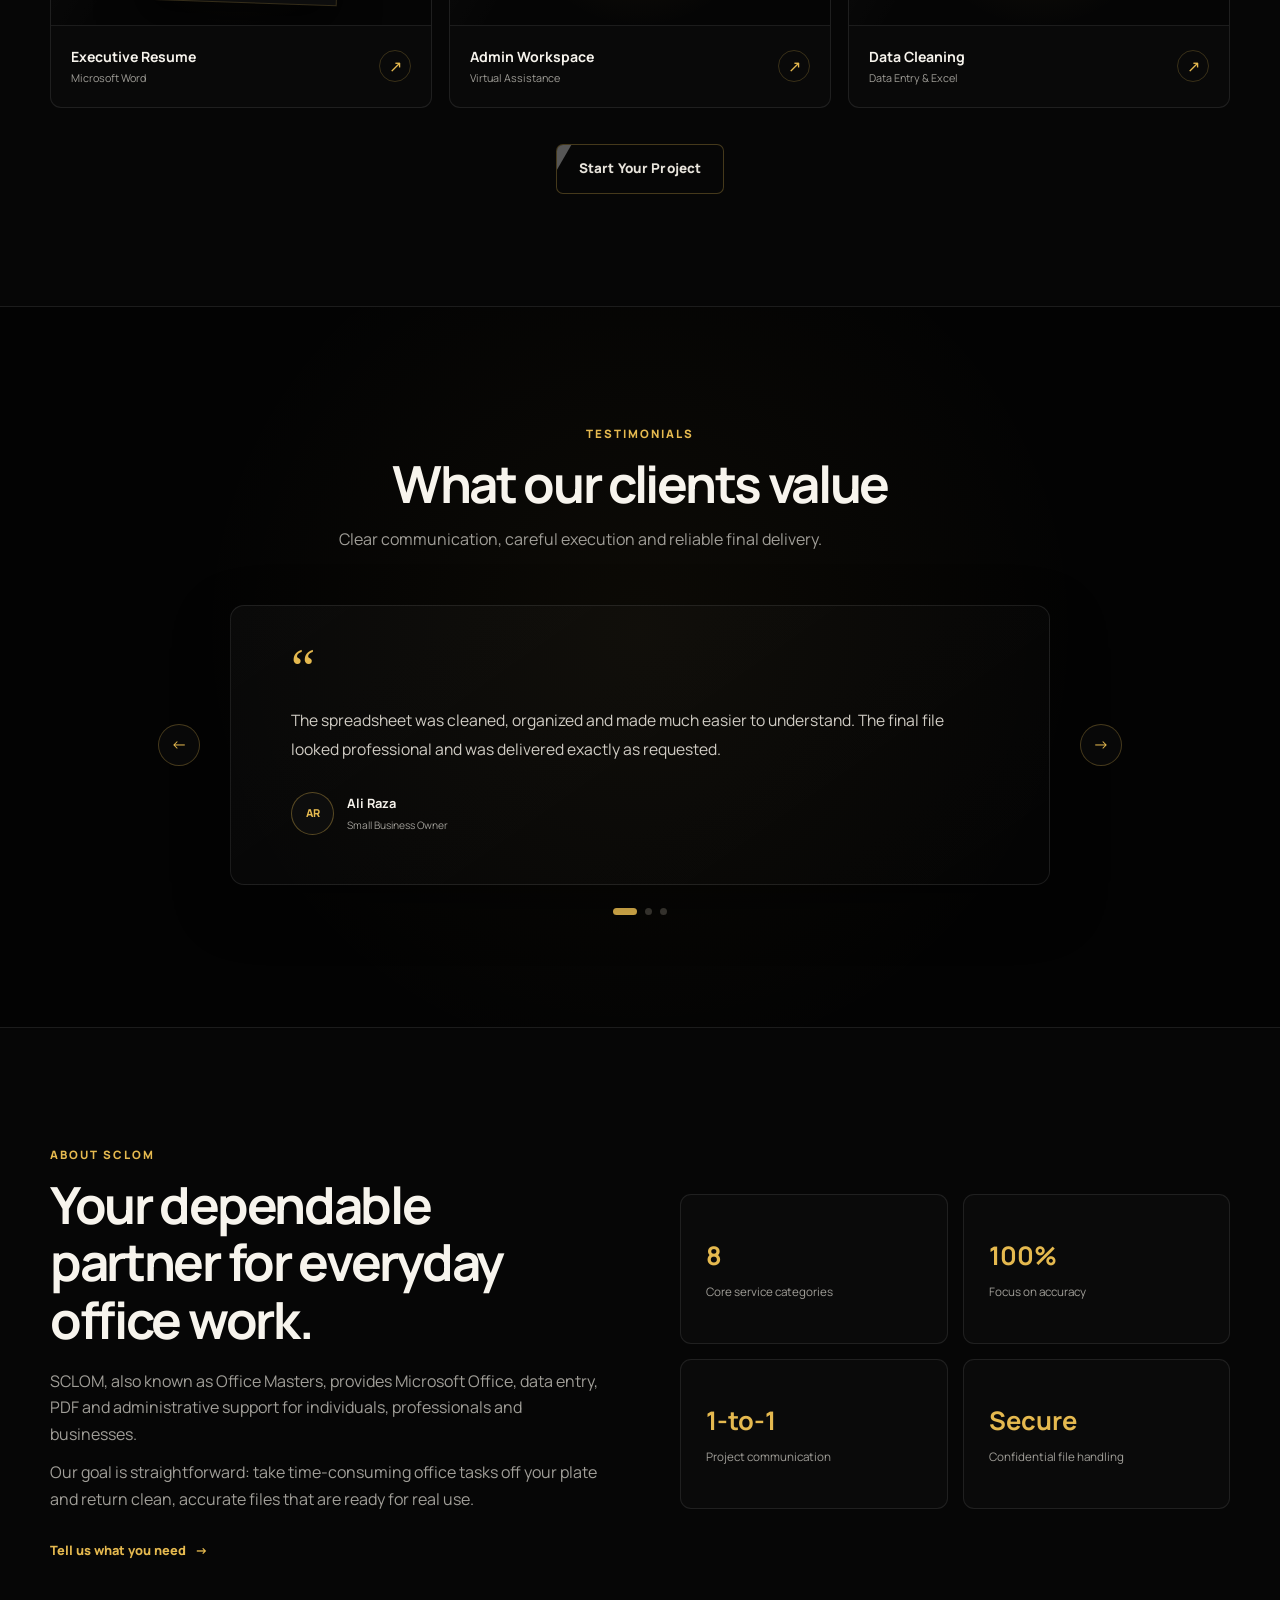
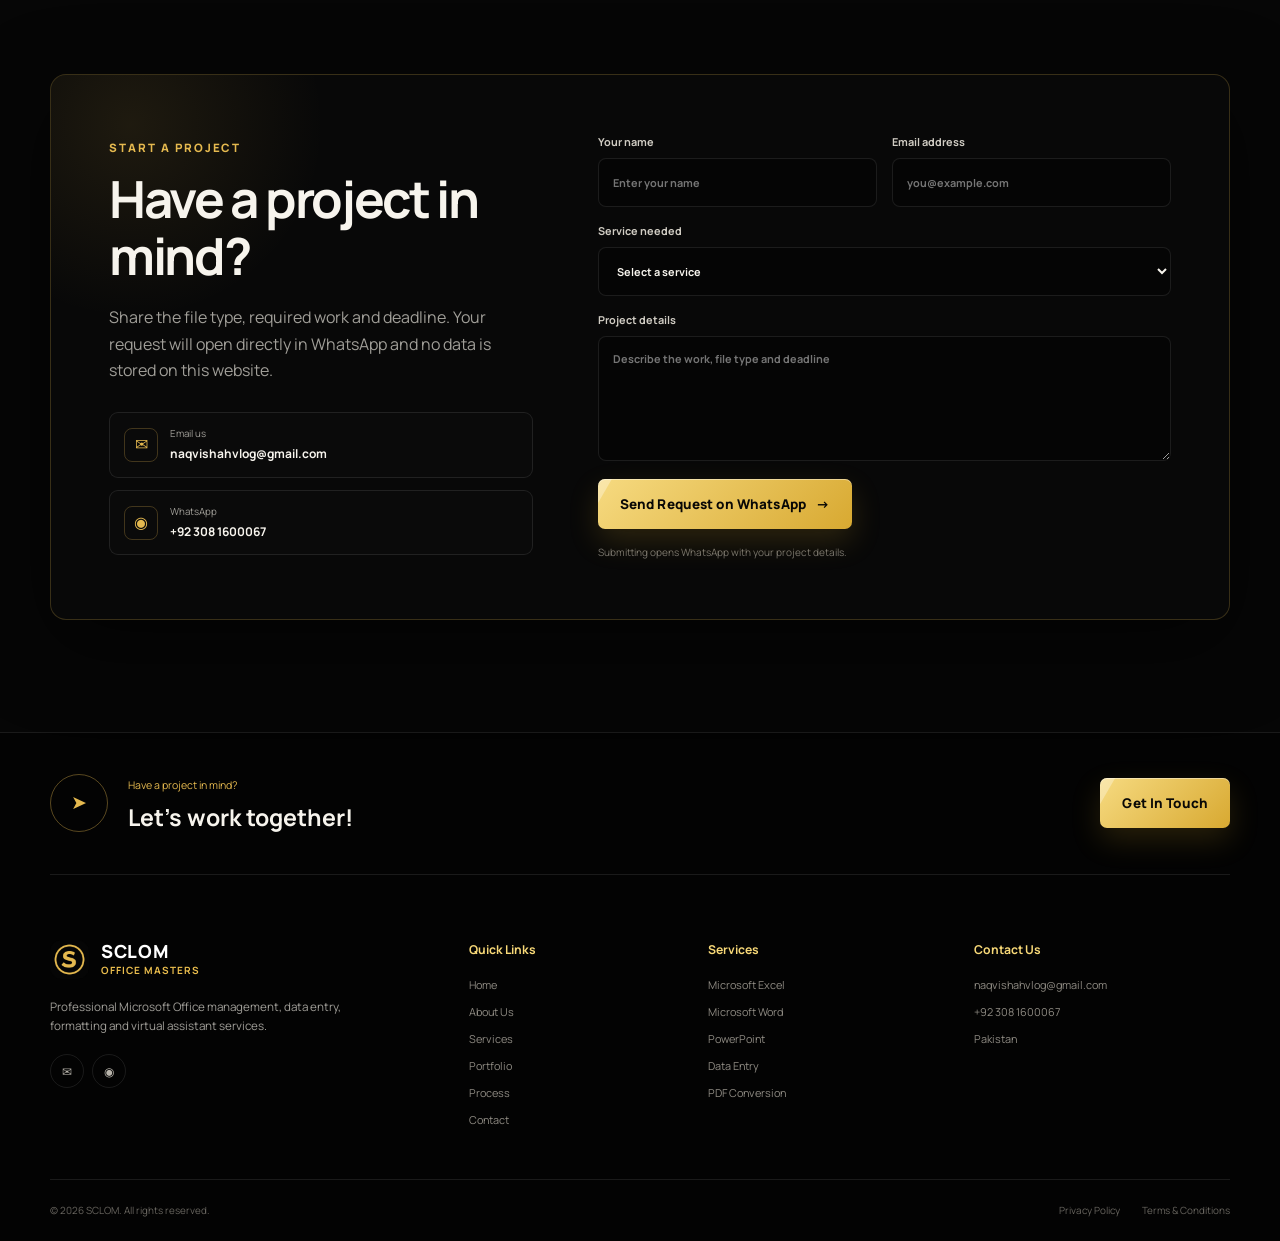
==== commit 6eb63c0e: "Add SCLOM introduction to index.html Added SCLOM introduction section with logo and description." ====
--- a/index.html
+++ b/index.html
@@ -55,23 +55,32 @@
 
 <body>
 
-  <a class="skip-link" href="#main-content">
-    Skip to main content
-  </a>
-
-  <div class="site-noise" aria-hidden="true"></div>
-  <div class="cursor-glow" aria-hidden="true"></div>
-
-  <!-- Header -->
-  <header class="site-header" id="top">
-
-    <div class="container nav-wrap">
-
-      <a
-        class="brand"
-        href="#top"
-        aria-label="SCLOM home"
-      >
+ <!-- One-Time SCLOM Introduction -->
+<div
+  class="brand-intro"
+  id="brand-intro"
+  aria-label="SCLOM introduction"
+>
+  <div class="brand-intro-content">
+
+    <img
+      src="sclom-logo.png"
+      alt="SCLOM Logo"
+      class="brand-intro-logo"
+    />
+
+    <h1>SCLOM</h1>
+
+    <p>
+      Smart Centralized
+      <span>&amp;</span>
+      Linked Office Management
+    </p>
+
+    <div class="brand-intro-line"></div>
+
+  </div>
+</div>
 
         <!-- Header logo -->
         <span class="brand-mark">
--- a/style.css
+++ b/style.css
@@ -2133,3 +2133,161 @@
   letter-spacing: 1px;
   text-transform: uppercase;
 }
+/* ==================================
+   One-Time SCLOM Introduction Screen
+================================== */
+
+.brand-intro {
+  position: fixed;
+  inset: 0;
+  z-index: 99999;
+
+  display: none;
+  align-items: center;
+  justify-content: center;
+
+  padding: 24px;
+
+  background:
+    radial-gradient(
+      circle at center,
+      rgba(234, 189, 77, 0.12),
+      transparent 38%
+    ),
+    #030303;
+
+  opacity: 0;
+  visibility: hidden;
+
+  transition:
+    opacity 0.7s ease,
+    visibility 0.7s ease;
+}
+
+.brand-intro.show {
+  display: flex;
+  opacity: 1;
+  visibility: visible;
+}
+
+.brand-intro.hide {
+  opacity: 0;
+  visibility: hidden;
+}
+
+.brand-intro-content {
+  width: min(760px, 100%);
+  text-align: center;
+
+  opacity: 0;
+  transform: translateY(24px) scale(0.96);
+
+  animation: sclomIntroContent 1s ease forwards;
+}
+
+.brand-intro-logo {
+  width: clamp(90px, 12vw, 145px);
+  height: clamp(90px, 12vw, 145px);
+
+  display: block;
+
+  margin: 0 auto 28px;
+
+  object-fit: cover;
+
+  border-radius: 28px;
+
+  box-shadow:
+    0 0 0 1px rgba(234, 189, 77, 0.35),
+    0 0 45px rgba(234, 189, 77, 0.22);
+}
+
+.brand-intro h1 {
+  margin: 0;
+
+  color: #ffffff;
+
+  font-family: "Manrope", sans-serif;
+  font-size: clamp(48px, 9vw, 110px);
+  font-weight: 800;
+  line-height: 1;
+  letter-spacing: 0.08em;
+}
+
+.brand-intro p {
+  margin: 24px auto 0;
+
+  color: #d7d7d7;
+
+  font-family: "Manrope", sans-serif;
+  font-size: clamp(16px, 2.4vw, 27px);
+  font-weight: 500;
+  line-height: 1.6;
+  letter-spacing: 0.03em;
+}
+
+.brand-intro p span {
+  color: #eabd4d;
+  font-weight: 800;
+}
+
+.brand-intro-line {
+  width: 0;
+  height: 2px;
+
+  margin: 28px auto 0;
+
+  background: linear-gradient(
+    90deg,
+    transparent,
+    #eabd4d,
+    transparent
+  );
+
+  animation: sclomIntroLine 1.3s ease 0.5s forwards;
+}
+
+body.intro-active {
+  overflow: hidden;
+}
+
+@keyframes sclomIntroContent {
+  to {
+    opacity: 1;
+    transform: translateY(0) scale(1);
+  }
+}
+
+@keyframes sclomIntroLine {
+  to {
+    width: min(380px, 75%);
+  }
+}
+
+@media (max-width: 600px) {
+  .brand-intro-logo {
+    border-radius: 20px;
+  }
+
+  .brand-intro p {
+    max-width: 320px;
+  }
+}
+
+@media (prefers-reduced-motion: reduce) {
+  .brand-intro,
+  .brand-intro-content,
+  .brand-intro-line {
+    animation: none;
+    transition: none;
+  }
+
+  .brand-intro-content {
+    opacity: 1;
+    transform: none;
+  }
+
+  .brand-intro-line {
+    width: min(380px, 75%);
+  }
+}
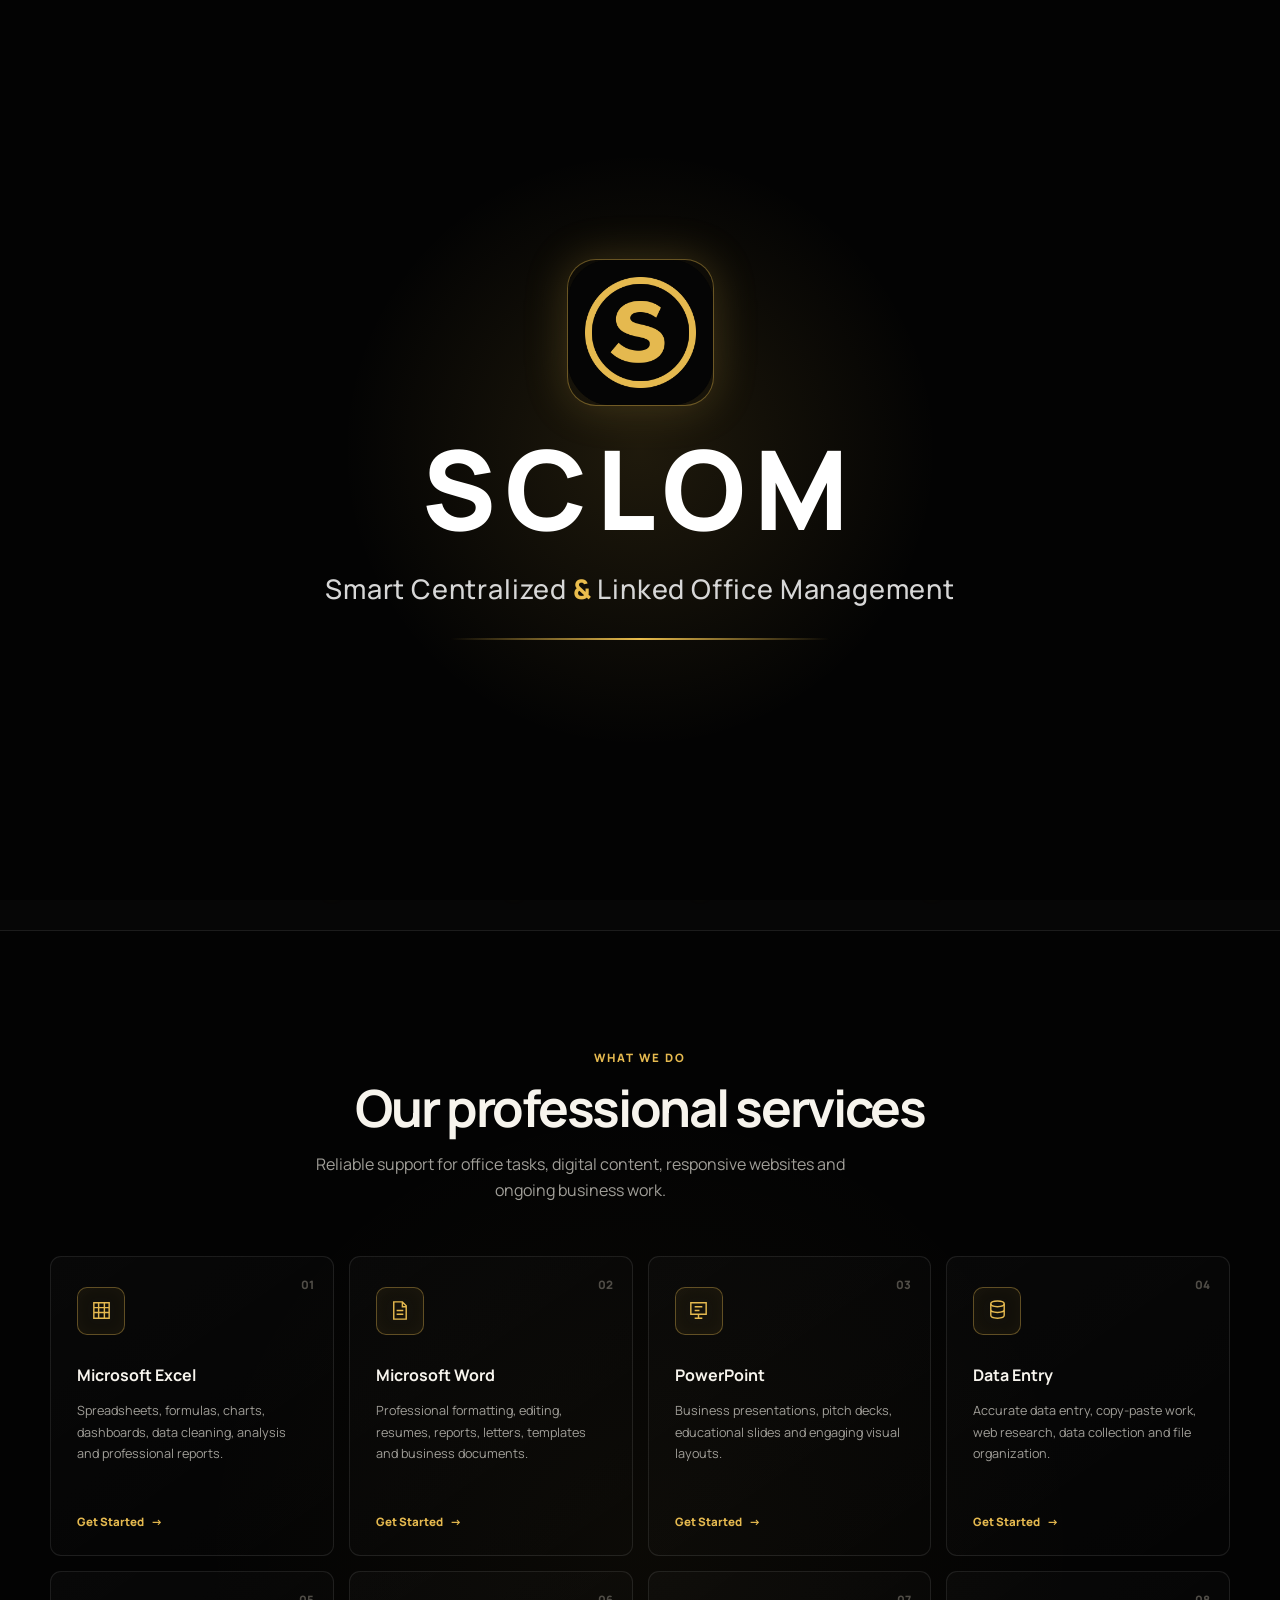
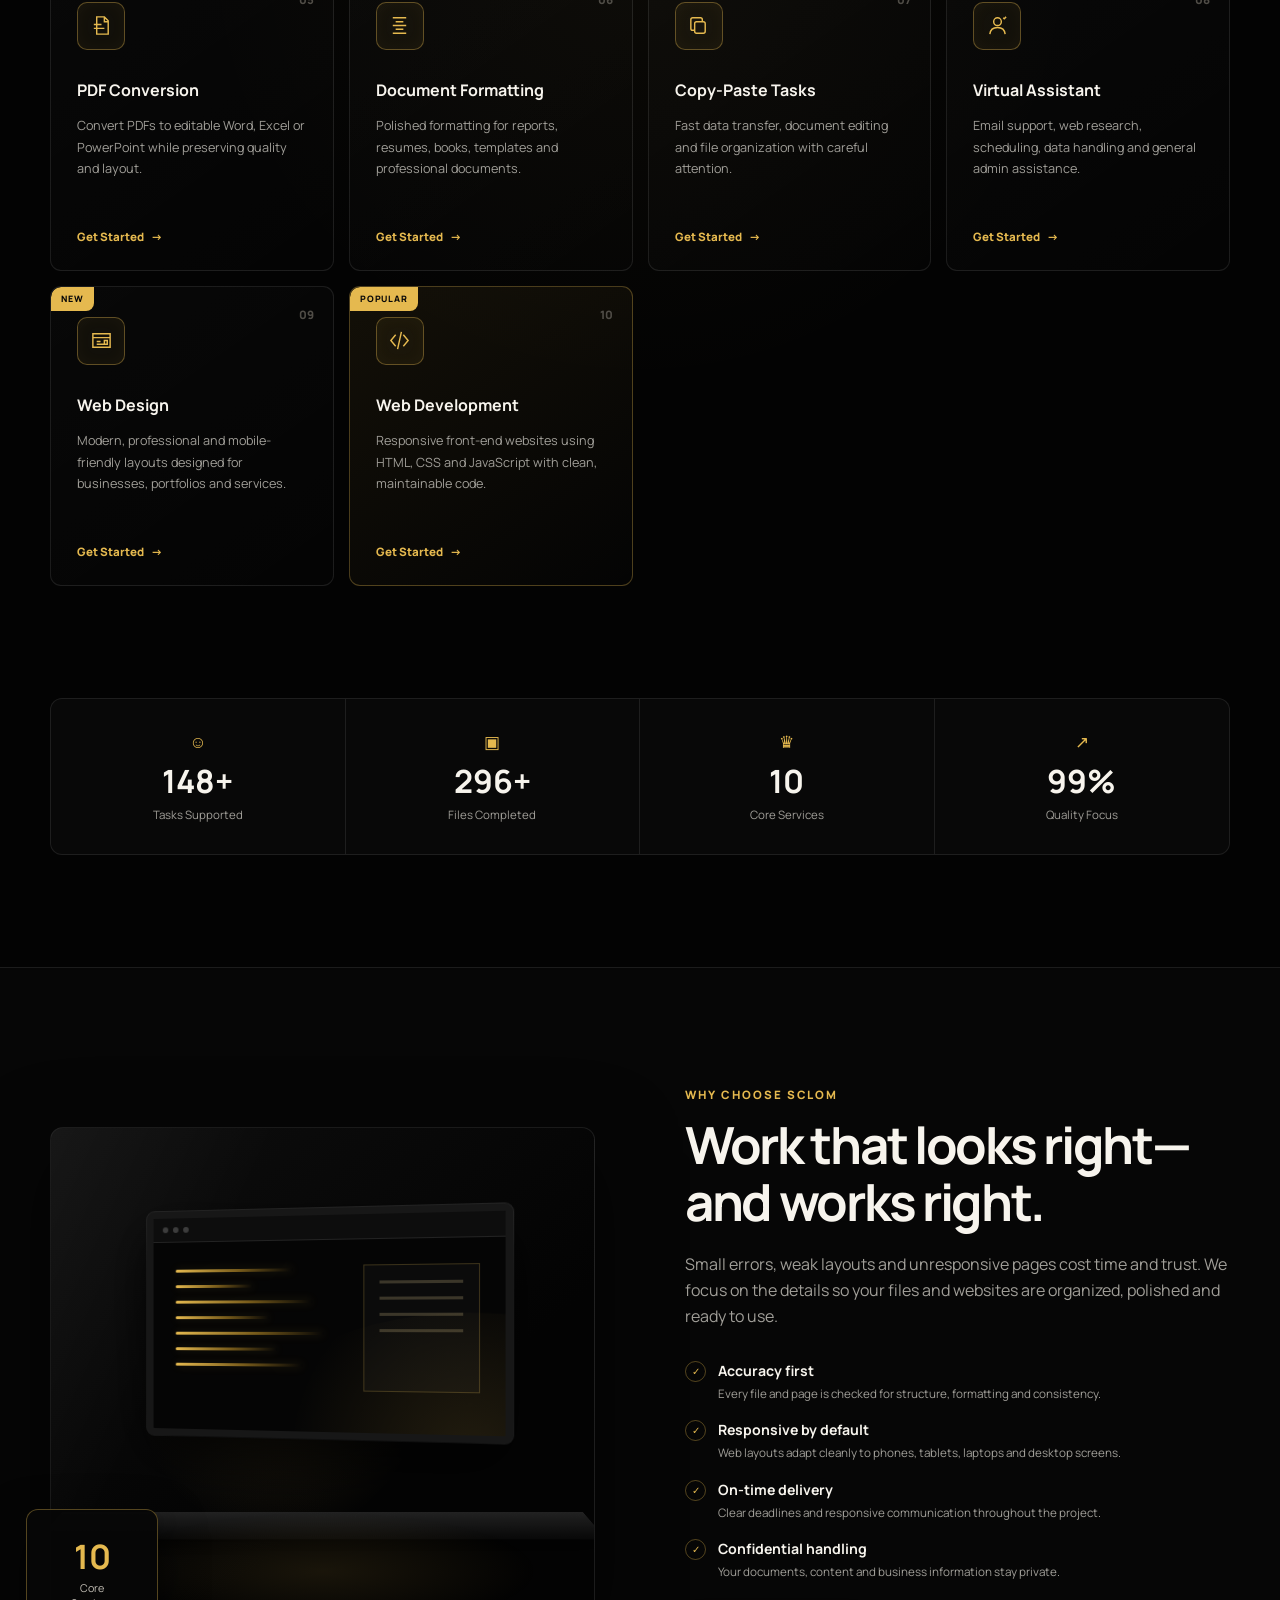
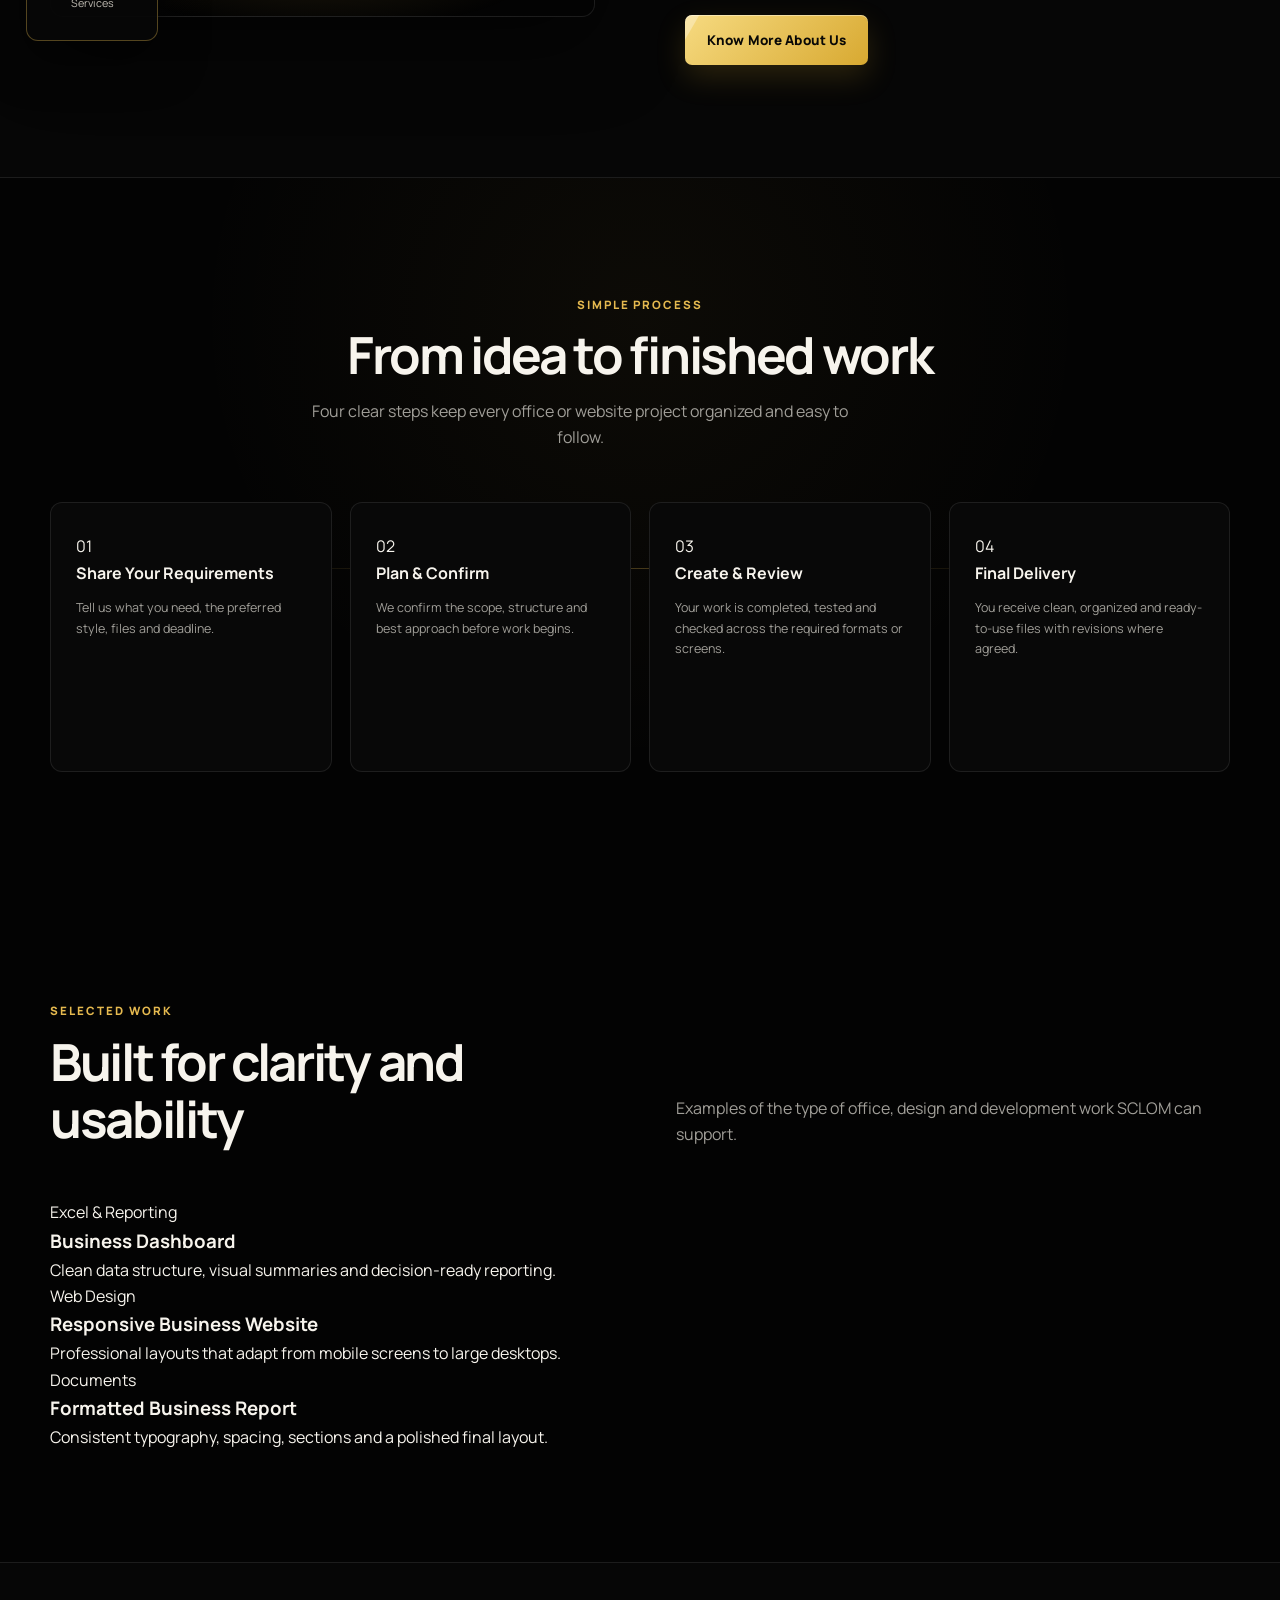
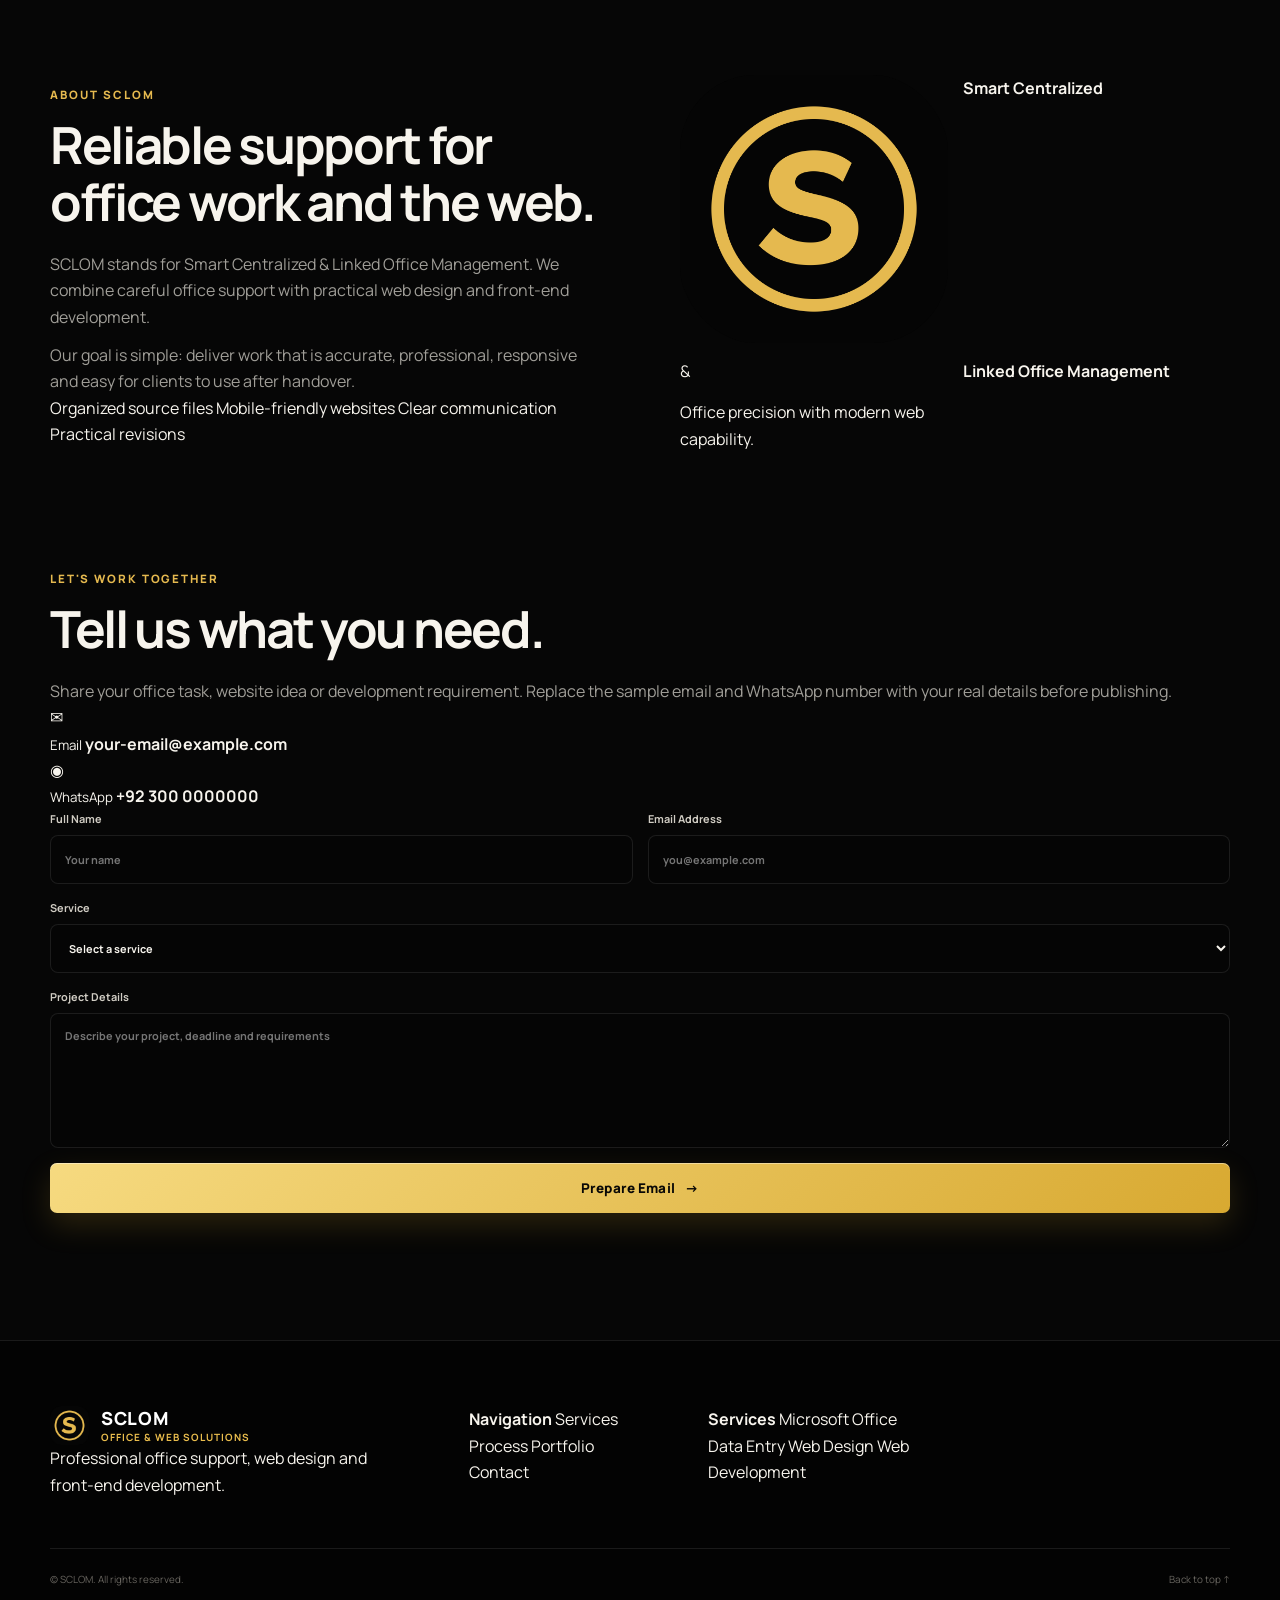
==== commit de813b57: "Update print statement from 'Hello' to 'Goodbye'" ====
--- a/index.html
+++ b/index.html
@@ -6,42 +6,29 @@
 
   <meta
     name="description"
-    content="SCLOM provides professional Microsoft Excel, Word, PowerPoint, data entry, PDF conversion, document formatting and virtual assistant services."
+    content="SCLOM provides Microsoft Office, data entry, document formatting, web design and web development services."
   />
 
   <meta name="theme-color" content="#050505" />
 
   <meta
     property="og:title"
-    content="SCLOM | Professional Microsoft Office Services"
+    content="SCLOM | Office, Web Design & Development Services"
   />
 
   <meta
     property="og:description"
-    content="Accurate, polished and dependable Microsoft Office, data entry and virtual assistant services."
+    content="Accurate office support, polished documents, responsive web design and reliable web development."
   />
 
   <meta property="og:type" content="website" />
 
-  <title>SCLOM | Professional Microsoft Office Services</title>
-
-  <!-- Website favicon -->
-  <link
-    rel="icon"
-    href="sclom-logo.png"
-    type="image/png"
-  />
-
-  <link
-    rel="preconnect"
-    href="https://fonts.googleapis.com"
-  />
-
-  <link
-    rel="preconnect"
-    href="https://fonts.gstatic.com"
-    crossorigin
-  />
+  <title>SCLOM | Office, Web Design & Development Services</title>
+
+  <link rel="icon" href="sclom-logo.png" type="image/png" />
+
+  <link rel="preconnect" href="https://fonts.googleapis.com" />
+  <link rel="preconnect" href="https://fonts.gstatic.com" crossorigin />
 
   <link
     href="https://fonts.googleapis.com/css2?family=Manrope:wght@400;500;600;700;800&family=Playfair+Display:wght@700&display=swap"
@@ -49,61 +36,55 @@
   />
 
   <link rel="stylesheet" href="style.css" />
-
   <script defer src="script.js"></script>
 </head>
 
 <body>
-
- <!-- One-Time SCLOM Introduction -->
-<div
-  class="brand-intro"
-  id="brand-intro"
-  aria-label="SCLOM introduction"
->
-  <div class="brand-intro-content">
-
-    <img
-      src="sclom-logo.png"
-      alt="SCLOM Logo"
-      class="brand-intro-logo"
-    />
-
-    <h1>SCLOM</h1>
-
-    <p>
-      Smart Centralized
-      <span>&amp;</span>
-      Linked Office Management
-    </p>
-
-    <div class="brand-intro-line"></div>
-
+  <a class="skip-link" href="#main-content">
+    Skip to content
+  </a>
+
+  <div class="site-noise" aria-hidden="true"></div>
+  <div class="cursor-glow" aria-hidden="true"></div>
+
+  <!-- Introduction -->
+  <div
+    class="brand-intro"
+    id="brand-intro"
+    aria-label="SCLOM introduction"
+  >
+    <div class="brand-intro-content">
+      <img
+        src="sclom-logo.png"
+        alt="SCLOM Logo"
+        class="brand-intro-logo"
+      />
+
+      <h1>SCLOM</h1>
+
+      <p>
+        Smart Centralized
+        <span>&amp;</span>
+        Linked Office Management
+      </p>
+
+      <div class="brand-intro-line"></div>
+    </div>
   </div>
-</div>
-
-        <!-- Header logo -->
+
+  <!-- Header -->
+  <header class="site-header" id="site-header">
+    <div class="container nav-wrap">
+
+      <a class="brand" href="#home" aria-label="SCLOM home">
         <span class="brand-mark">
-
-          <img
-            src="sclom-logo.png"
-            alt="SCLOM Logo"
-            style="
-              width: 100%;
-              height: 100%;
-              object-fit: cover;
-              border-radius: inherit;
-              display: block;
-            "
-          />
-
+          <img src="sclom-logo.png" alt="SCLOM Logo" />
         </span>
 
         <span class="brand-copy">
           <strong>SCLOM</strong>
-          <small>Office Masters</small>
+          <small>Office &amp; Web Solutions</small>
         </span>
-
       </a>
 
       <button
@@ -123,48 +104,22 @@
         id="primary-nav"
         aria-label="Primary navigation"
       >
-
-        <a href="#home" class="active">
-          Home
-        </a>
-
-        <a href="#services">
-          Services
-        </a>
-
-        <a href="#why-us">
-          Why us
-        </a>
-
-        <a href="#process">
-          Process
-        </a>
-
-        <a href="#work">
-          Portfolio
-        </a>
-
-        <a href="#about">
-          About
-        </a>
-
-        <a class="nav-cta" href="#contact">
-          Let's Talk
-        </a>
-
+        <a href="#home" class="active">Home</a>
+        <a href="#services">Services</a>
+        <a href="#why-us">Why us</a>
+        <a href="#process">Process</a>
+        <a href="#work">Portfolio</a>
+        <a href="#about">About</a>
+        <a class="nav-cta" href="#contact">Let's Talk</a>
       </nav>
 
     </div>
-
   </header>
 
   <main id="main-content">
 
     <!-- Hero Section -->
-    <section
-      class="hero section-pad"
-      id="home"
-    >
+    <section class="hero section-pad" id="home">
 
       <div
         class="hero-orbit orbit-one"
@@ -187,50 +142,33 @@
 
           <span class="eyebrow">
             <i></i>
-            Professional Microsoft Office Management
+            Office, Design &amp; Development
           </span>
 
           <h1>
-            We create office work that feels
+            We create digital work that feels
             <span>finished.</span>
           </h1>
 
           <p class="hero-lead">
-            From spreadsheets and presentations to document
-            formatting, PDF conversion and virtual assistance,
-            SCLOM helps individuals and businesses complete
-            essential work accurately and professionally.
+            From spreadsheets, documents and presentations to responsive
+            web design and development, SCLOM helps individuals and
+            businesses complete important work accurately and professionally.
           </p>
 
           <div class="hero-actions">
 
-            <a
-              class="btn btn-primary"
-              href="#services"
-            >
-
+            <a class="btn btn-primary" href="#services">
               Explore Services
 
-              <svg
-                viewBox="0 0 24 24"
-                aria-hidden="true"
-              >
+              <svg viewBox="0 0 24 24" aria-hidden="true">
                 <path d="M5 12h14M13 6l6 6-6 6" />
               </svg>
-
             </a>
 
-            <a
-              class="btn btn-ghost"
-              href="#work"
-            >
-
-              <span class="play-icon">
-                ▶
-              </span>
-
+            <a class="btn btn-ghost" href="#work">
+              <span class="play-icon">▶</span>
               View Portfolio
-
             </a>
 
           </div>
@@ -239,6 +177,10 @@
             class="hero-trust"
             aria-label="Service qualities"
           >
+            <div>
+              <span>✓</span>
+              Responsive design
+            </div>
 
             <div>
               <span>✓</span>
@@ -247,14 +189,8 @@
 
             <div>
               <span>✓</span>
-              Fast communication
-            </div>
-
-            <div>
-              <span>✓</span>
-              Confidential handling
-            </div>
-
+              Private handling
+            </div>
           </div>
 
         </div>
@@ -276,27 +212,17 @@
 
               <div class="screen-brand">
 
-                <!-- Laptop screen logo -->
                 <span class="screen-logo">
-
                   <img
                     src="sclom-logo.png"
                     alt=""
                     aria-hidden="true"
-                    style="
-                      width: 100%;
-                      height: 100%;
-                      object-fit: cover;
-                      border-radius: inherit;
-                      display: block;
-                    "
                   />
-
                 </span>
 
                 <div>
                   <strong>SCLOM</strong>
-                  <small>Office Masters</small>
+                  <small>Office &amp; Web Solutions</small>
                 </div>
 
               </div>
@@ -330,22 +256,18 @@
 
           <div class="float-card float-card-one">
 
-            <span class="float-icon">
-              ✓
-            </span>
+            <span class="float-icon">✓</span>
 
             <div>
-              <strong>Quality checked</strong>
-              <small>Before every delivery</small>
+              <strong>Responsive quality</strong>
+              <small>Mobile to desktop</small>
             </div>
 
           </div>
 
           <div class="float-card float-card-two">
 
-            <span class="float-icon">
-              ◇
-            </span>
+            <span class="float-icon">◇</span>
 
             <div>
               <strong>Files stay private</strong>
@@ -369,37 +291,32 @@
 
     </section>
 
-    <!-- Service names strip -->
+    <!-- Services Strip -->
     <section
       class="logo-strip"
       aria-label="Core services"
     >
-
       <div class="container logo-strip-inner">
 
-        <span>Microsoft Excel</span>
-        <i></i>
-
-        <span>Microsoft Word</span>
-        <i></i>
-
-        <span>PowerPoint</span>
+        <span>Microsoft Office</span>
         <i></i>
 
         <span>Data Entry</span>
         <i></i>
 
-        <span>PDF Conversion</span>
+        <span>Web Design</span>
+        <i></i>
+
+        <span>Web Development</span>
+        <i></i>
+
+        <span>Virtual Assistance</span>
 
       </div>
-
     </section>
 
-    <!-- Services Section -->
-    <section
-      class="services section-pad"
-      id="services"
-    >
+    <!-- Services -->
+    <section class="services section-pad" id="services">
 
       <div class="container">
 
@@ -414,8 +331,8 @@
           </h2>
 
           <p>
-            Reliable support for one-time tasks, recurring admin
-            work and polished business documents.
+            Reliable support for office tasks, digital content,
+            responsive websites and ongoing business work.
           </p>
 
         </div>
@@ -425,31 +342,25 @@
           <!-- Excel -->
           <article class="service-card reveal">
 
-            <span class="card-number">
-              01
-            </span>
+            <span class="card-number">01</span>
 
             <div class="icon-box">
-
               <svg viewBox="0 0 24 24">
                 <path
                   d="M4 4h16v16H4zM4 9h16M4 14h16M9 4v16M15 4v16"
                 />
               </svg>
-
-            </div>
-
-            <h3>
-              Microsoft Excel
-            </h3>
+            </div>
+
+            <h3>Microsoft Excel</h3>
 
             <p>
               Spreadsheets, formulas, charts, dashboards,
-              data analysis and professional reports.
+              data cleaning, analysis and professional reports.
             </p>
 
             <a href="#contact">
-              Read More
+              Get Started
               <span>→</span>
             </a>
 
@@ -458,31 +369,25 @@
           <!-- Word -->
           <article class="service-card reveal">
 
-            <span class="card-number">
-              02
-            </span>
+            <span class="card-number">02</span>
 
             <div class="icon-box">
-
               <svg viewBox="0 0 24 24">
                 <path
                   d="M6 3h9l4 4v14H6zM15 3v5h4M9 12h7M9 16h7"
                 />
               </svg>
-
-            </div>
-
-            <h3>
-              Microsoft Word
-            </h3>
+            </div>
+
+            <h3>Microsoft Word</h3>
 
             <p>
               Professional formatting, editing, resumes,
-              reports, letters and business documents.
+              reports, letters, templates and business documents.
             </p>
 
             <a href="#contact">
-              Read More
+              Get Started
               <span>→</span>
             </a>
 
@@ -491,31 +396,25 @@
           <!-- PowerPoint -->
           <article class="service-card reveal">
 
-            <span class="card-number">
-              03
-            </span>
+            <span class="card-number">03</span>
 
             <div class="icon-box">
-
               <svg viewBox="0 0 24 24">
                 <path
                   d="M4 4h16v12H4zM8 20h8M12 16v4M8 8h8M8 12h5"
                 />
               </svg>
-
-            </div>
-
-            <h3>
-              PowerPoint
-            </h3>
+            </div>
+
+            <h3>PowerPoint</h3>
 
             <p>
-              Business presentations, pitch decks, educational
-              slides and engaging visual layouts.
+              Business presentations, pitch decks,
+              educational slides and engaging visual layouts.
             </p>
 
             <a href="#contact">
-              Read More
+              Get Started
               <span>→</span>
             </a>
 
@@ -524,12 +423,9 @@
           <!-- Data Entry -->
           <article class="service-card reveal">
 
-            <span class="card-number">
-              04
-            </span>
+            <span class="card-number">04</span>
 
             <div class="icon-box">
-
               <svg viewBox="0 0 24 24">
 
                 <ellipse
@@ -544,20 +440,17 @@
                 />
 
               </svg>
-
-            </div>
-
-            <h3>
-              Data Entry
-            </h3>
+            </div>
+
+            <h3>Data Entry</h3>
 
             <p>
-              Accurate data entry, copy-paste work, web research,
-              collection and file organization.
+              Accurate data entry, copy-paste work,
+              web research, data collection and file organization.
             </p>
 
             <a href="#contact">
-              Read More
+              Get Started
               <span>→</span>
             </a>
 
@@ -566,23 +459,17 @@
           <!-- PDF Conversion -->
           <article class="service-card reveal">
 
-            <span class="card-number">
-              05
-            </span>
+            <span class="card-number">05</span>
 
             <div class="icon-box">
-
               <svg viewBox="0 0 24 24">
                 <path
                   d="M7 3h8l4 4v14H7zM15 3v5h4M4 15h11M4 11h8"
                 />
               </svg>
-
-            </div>
-
-            <h3>
-              PDF Conversion
-            </h3>
+            </div>
+
+            <h3>PDF Conversion</h3>
 
             <p>
               Convert PDFs to editable Word, Excel or PowerPoint
@@ -590,7 +477,7 @@
             </p>
 
             <a href="#contact">
-              Read More
+              Get Started
               <span>→</span>
             </a>
 
@@ -599,45 +486,36 @@
           <!-- Document Formatting -->
           <article class="service-card reveal">
 
-            <span class="card-number">
-              06
-            </span>
+            <span class="card-number">06</span>
 
             <div class="icon-box">
-
               <svg viewBox="0 0 24 24">
                 <path
                   d="M5 4h14M8 8h8M5 12h14M8 16h8M5 20h14"
                 />
               </svg>
-
-            </div>
-
-            <h3>
-              Document Formatting
-            </h3>
+            </div>
+
+            <h3>Document Formatting</h3>
 
             <p>
-              Polished formatting for reports, resumes, books,
-              templates and business documents.
+              Polished formatting for reports, resumes,
+              books, templates and professional documents.
             </p>
 
             <a href="#contact">
-              Read More
+              Get Started
               <span>→</span>
             </a>
 
           </article>
 
-          <!-- Copy Paste -->
+          <!-- Copy-Paste -->
           <article class="service-card reveal">
 
-            <span class="card-number">
-              07
-            </span>
+            <span class="card-number">07</span>
 
             <div class="icon-box">
-
               <svg viewBox="0 0 24 24">
 
                 <rect
@@ -653,38 +531,28 @@
                 />
 
               </svg>
-
-            </div>
-
-            <h3>
-              Copy-Paste Tasks
-            </h3>
+            </div>
+
+            <h3>Copy-Paste Tasks</h3>
 
             <p>
-              Fast data transfer, document editing and file
-              organization with careful attention.
+              Fast data transfer, document editing
+              and file organization with careful attention.
             </p>
 
             <a href="#contact">
-              Read More
+              Get Started
               <span>→</span>
             </a>
 
           </article>
 
           <!-- Virtual Assistant -->
-          <article class="service-card featured reveal">
-
-            <span class="featured-tag">
-              Popular
-            </span>
-
-            <span class="card-number">
-              08
-            </span>
+          <article class="service-card reveal">
+
+            <span class="card-number">08</span>
 
             <div class="icon-box">
-
               <svg viewBox="0 0 24 24">
 
                 <circle
@@ -698,25 +566,78 @@
                 />
 
               </svg>
-
-            </div>
-
-            <h3>
-              Virtual Assistant
-            </h3>
+            </div>
+
+            <h3>Virtual Assistant</h3>
 
             <p>
-              Email support, web research, scheduling, data
-              handling and general admin assistance.
+              Email support, web research, scheduling,
+              data handling and general admin assistance.
             </p>
 
             <a href="#contact">
-              Read More
+              Get Started
               <span>→</span>
             </a>
 
           </article>
 
+          <!-- Web Design -->
+          <article class="service-card web-card reveal">
+
+            <span class="featured-tag">New</span>
+            <span class="card-number">09</span>
+
+            <div class="icon-box">
+              <svg viewBox="0 0 24 24">
+                <path
+                  d="M3 5h18v14H3zM3 9h18M7 7h.01M10 7h.01M13 7h.01M7 13h4M7 16h8M15 12h3v4h-3z"
+                />
+              </svg>
+            </div>
+
+            <h3>Web Design</h3>
+
+            <p>
+              Modern, professional and mobile-friendly layouts
+              designed for businesses, portfolios and services.
+            </p>
+
+            <a href="#contact">
+              Get Started
+              <span>→</span>
+            </a>
+
+          </article>
+
+          <!-- Web Development -->
+          <article class="service-card web-card featured reveal">
+
+            <span class="featured-tag">Popular</span>
+            <span class="card-number">10</span>
+
+            <div class="icon-box">
+              <svg viewBox="0 0 24 24">
+                <path
+                  d="M8 6l-5 6 5 6M16 6l5 6-5 6M14 3l-4 18"
+                />
+              </svg>
+            </div>
+
+            <h3>Web Development</h3>
+
+            <p>
+              Responsive front-end websites using HTML,
+              CSS and JavaScript with clean, maintainable code.
+            </p>
+
+            <a href="#contact">
+              Get Started
+              <span>→</span>
+            </a>
+
+          </article>
+
         </div>
 
       </div>
@@ -729,10 +650,7 @@
       <div class="container stats-grid reveal">
 
         <div class="stat-item">
-
-          <span class="stat-icon">
-            ☺
-          </span>
+          <span class="stat-icon">☺</span>
 
           <strong
             data-count="150"
@@ -741,17 +659,11 @@
             0
           </strong>
 
-          <small>
-            Tasks Supported
-          </small>
-
+          <small>Tasks Supported</small>
         </div>
 
         <div class="stat-item">
-
-          <span class="stat-icon">
-            ▣
-          </span>
+          <span class="stat-icon">▣</span>
 
           <strong
             data-count="300"
@@ -760,36 +672,24 @@
             0
           </strong>
 
-          <small>
-            Files Completed
-          </small>
-
+          <small>Files Completed</small>
         </div>
 
         <div class="stat-item">
-
-          <span class="stat-icon">
-            ♛
-          </span>
+          <span class="stat-icon">♛</span>
 
           <strong
-            data-count="8"
+            data-count="10"
             data-suffix=""
           >
             0
           </strong>
 
-          <small>
-            Core Services
-          </small>
-
+          <small>Core Services</small>
         </div>
 
         <div class="stat-item">
-
-          <span class="stat-icon">
-            ↗
-          </span>
+          <span class="stat-icon">↗</span>
 
           <strong
             data-count="100"
@@ -798,21 +698,15 @@
             0
           </strong>
 
-          <small>
-            Quality Focus
-          </small>
-
+          <small>Quality Focus</small>
         </div>
 
       </div>
 
     </section>
 
-    <!-- Why Choose SCLOM -->
-    <section
-      class="why section-pad"
-      id="why-us"
-    >
+    <!-- Why Choose Us -->
+    <section class="why section-pad" id="why-us">
 
       <div class="container split-grid">
 
@@ -829,7 +723,6 @@
               </div>
 
               <div class="code-lines">
-
                 <span style="--w:72%"></span>
                 <span style="--w:48%"></span>
                 <span style="--w:84%"></span>
@@ -837,7 +730,6 @@
                 <span style="--w:91%"></span>
                 <span style="--w:63%"></span>
                 <span style="--w:78%"></span>
-
               </div>
 
               <div class="sheet-preview">
@@ -856,9 +748,7 @@
 
           <div class="experience-badge">
 
-            <strong>
-              8
-            </strong>
+            <strong>10</strong>
 
             <span>
               Core
@@ -881,10 +771,10 @@
           </h2>
 
           <p>
-            Small formatting mistakes, inconsistent data and
-            unclear documents can cost time. We focus on the
-            details so your final files are organized,
-            presentable and ready to use.
+            Small errors, weak layouts and unresponsive pages
+            cost time and trust. We focus on the details so
+            your files and websites are organized, polished
+            and ready to use.
           </p>
 
           <div class="benefit-list">
@@ -897,7 +787,7 @@
                 <strong>Accuracy first</strong>
 
                 <small>
-                  Every file is checked for structure,
+                  Every file and page is checked for structure,
                   formatting and consistency.
                 </small>
               </p>
@@ -909,11 +799,11 @@
               <span>✓</span>
 
               <p>
-                <strong>Clean and scalable work</strong>
+                <strong>Responsive by default</strong>
 
                 <small>
-                  Files are organized so they remain easy
-                  to edit and reuse.
+                  Web layouts adapt cleanly to phones,
+                  tablets, laptops and desktop screens.
                 </small>
               </p>
 
@@ -924,11 +814,11 @@
               <span>✓</span>
 
               <p>
-                <strong>On-time project delivery</strong>
+                <strong>On-time delivery</strong>
 
                 <small>
                   Clear deadlines and responsive communication
-                  throughout.
+                  throughout the project.
                 </small>
               </p>
 
@@ -939,11 +829,11 @@
               <span>✓</span>
 
               <p>
-                <strong>Confidential file handling</strong>
+                <strong>Confidential handling</strong>
 
                 <small>
-                  Your documents and business information
-                  stay private.
+                  Your documents, content and business
+                  information stay private.
                 </small>
               </p>
 
@@ -951,10 +841,7 @@
 
           </div>
 
-          <a
-            class="btn btn-primary"
-            href="#about"
-          >
+          <a class="btn btn-primary" href="#about">
             Know More About Us
           </a>
 
@@ -964,11 +851,8 @@
 
     </section>
 
-    <!-- Process Section -->
-    <section
-      class="process section-pad"
-      id="process"
-    >
+    <!-- Process -->
+    <section class="process section-pad" id="process">
 
       <div class="container">
 
@@ -979,12 +863,12 @@
           </span>
 
           <h2>
-            From task to finished file
+            From idea to finished work
           </h2>
 
           <p>
-            Four clear steps keep your project simple,
-            organized and easy to follow.
+            Four clear steps keep every office or website
+            project organized and easy to follow.
           </p>
 
         </div>
@@ -993,409 +877,195 @@
 
           <article class="process-card reveal">
 
-            <span class="process-number">
-              01
+            <span>01</span>
+
+            <h3>Share Your Requirements</h3>
+
+            <p>
+              Tell us what you need, the preferred style,
+              files and deadline.
+            </p>
+
+          </article>
+
+          <article class="process-card reveal">
+
+            <span>02</span>
+
+            <h3>Plan &amp; Confirm</h3>
+
+            <p>
+              We confirm the scope, structure and best
+              approach before work begins.
+            </p>
+
+          </article>
+
+          <article class="process-card reveal">
+
+            <span>03</span>
+
+            <h3>Create &amp; Review</h3>
+
+            <p>
+              Your work is completed, tested and checked
+              across the required formats or screens.
+            </p>
+
+          </article>
+
+          <article class="process-card reveal">
+
+            <span>04</span>
+
+            <h3>Final Delivery</h3>
+
+            <p>
+              You receive clean, organized and ready-to-use
+              files with revisions where agreed.
+            </p>
+
+          </article>
+
+        </div>
+
+      </div>
+
+    </section>
+
+    <!-- Portfolio -->
+    <section class="work section-pad" id="work">
+
+      <div class="container">
+
+        <div class="section-heading reveal">
+
+          <div>
+
+            <span class="section-kicker">
+              Selected Work
             </span>
 
-            <div class="process-icon">
-              ↗
-            </div>
-
-            <h3>
-              Share your project
-            </h3>
-
-            <p>
-              Send your files, instructions, deadline and
-              preferred output format.
-            </p>
-
-          </article>
-
-          <article class="process-card reveal">
-
-            <span class="process-number">
-              02
-            </span>
-
-            <div class="process-icon">
-              ≡
-            </div>
-
-            <h3>
-              Confirm the scope
-            </h3>
-
-            <p>
-              We review your requirements and clarify the
-              expected work before starting.
-            </p>
-
-          </article>
-
-          <article class="process-card reveal">
-
-            <span class="process-number">
-              03
-            </span>
-
-            <div class="process-icon">
-              ✦
-            </div>
-
-            <h3>
-              Work and review
-            </h3>
-
-            <p>
-              Your task is completed carefully and checked
-              for quality and accuracy.
-            </p>
-
-          </article>
-
-          <article class="process-card reveal">
-
-            <span class="process-number">
-              04
-            </span>
-
-            <div class="process-icon">
-              ✓
-            </div>
-
-            <h3>
-              Receive delivery
-            </h3>
-
-            <p>
-              Get the completed files and request any agreed
-              adjustments if needed.
-            </p>
-
-          </article>
-
-        </div>
-
-      </div>
-
-    </section>
-
-    <!-- Portfolio -->
-    <section
-      class="portfolio section-pad"
-      id="work"
-    >
-
-      <div class="container">
-
-        <div class="section-heading centered reveal">
-
-          <span class="section-kicker">
-            Our Work
-          </span>
-
-          <h2>
-            Featured projects
-          </h2>
+            <h2>
+              Built for clarity and usability
+            </h2>
+
+          </div>
 
           <p>
-            Examples of the professional files and office
-            workflows SCLOM can prepare.
+            Examples of the type of office, design and
+            development work SCLOM can support.
           </p>
 
         </div>
 
-        <div
-          class="portfolio-filters reveal"
-          role="group"
-          aria-label="Portfolio filters"
-        >
-
-          <button
-            class="filter-btn active"
-            data-filter="all"
-          >
-            All
-          </button>
-
-          <button
-            class="filter-btn"
-            data-filter="excel"
-          >
-            Excel
-          </button>
-
-          <button
-            class="filter-btn"
-            data-filter="documents"
-          >
-            Documents
-          </button>
-
-          <button
-            class="filter-btn"
-            data-filter="presentations"
-          >
-            Presentations
-          </button>
-
-          <button
-            class="filter-btn"
-            data-filter="admin"
-          >
-            Admin Support
-          </button>
-
-        </div>
-
-        <div class="portfolio-grid">
-
-          <article
-            class="project-card reveal"
-            data-category="excel"
-          >
-
-            <div class="project-preview preview-excel">
-
-              <div class="preview-window">
-                <span></span>
-                <span></span>
+        <div class="work-grid">
+
+          <article class="work-card work-card-large reveal">
+
+            <div
+              class="work-preview dashboard-preview"
+              aria-hidden="true"
+            >
+
+              <div class="preview-sidebar"></div>
+
+              <div class="preview-content">
+
+                <i></i>
+                <i></i>
+
+                <div class="preview-chart"></div>
+
+                <div class="preview-row">
+                  <span></span>
+                  <span></span>
+                  <span></span>
+                </div>
+
+              </div>
+
+            </div>
+
+            <div class="work-copy">
+
+              <span>Excel &amp; Reporting</span>
+
+              <h3>Business Dashboard</h3>
+
+              <p>
+                Clean data structure, visual summaries
+                and decision-ready reporting.
+              </p>
+
+            </div>
+
+          </article>
+
+          <article class="work-card reveal">
+
+            <div
+              class="work-preview website-preview"
+              aria-hidden="true"
+            >
+
+              <div class="mini-nav"></div>
+              <div class="mini-hero"></div>
+
+              <div class="mini-cards">
+                <i></i>
+                <i></i>
+                <i></i>
+              </div>
+
+            </div>
+
+            <div class="work-copy">
+
+              <span>Web Design</span>
+
+              <h3>Responsive Business Website</h3>
+
+              <p>
+                Professional layouts that adapt from
+                mobile screens to large desktops.
+              </p>
+
+            </div>
+
+          </article>
+
+          <article class="work-card reveal">
+
+            <div
+              class="work-preview document-preview"
+              aria-hidden="true"
+            >
+
+              <div class="paper">
+                <i></i>
+                <i></i>
+                <i></i>
+                <i></i>
                 <span></span>
               </div>
 
-              <div class="mini-sheet">
-                <i></i>
-                <i></i>
-                <i></i>
-                <i></i>
-                <i></i>
-                <i></i>
-              </div>
-
-              <div class="mini-chart">
-                <b></b>
-                <b></b>
-                <b></b>
-                <b></b>
-              </div>
-
-            </div>
-
-            <div class="project-info">
-
-              <div>
-                <h3>Sales Dashboard</h3>
-                <p>Microsoft Excel</p>
-              </div>
-
-              <span>↗</span>
-
-            </div>
-
-          </article>
-
-          <article
-            class="project-card reveal"
-            data-category="presentations"
-          >
-
-            <div class="project-preview preview-deck">
-
-              <div class="deck-card deck-back"></div>
-              <div class="deck-card deck-mid"></div>
-
-              <div class="deck-card deck-front">
-
-                <span>SCLOM</span>
-                <i></i>
-                <i></i>
-                <i></i>
-
-              </div>
-
-            </div>
-
-            <div class="project-info">
-
-              <div>
-                <h3>Business Pitch Deck</h3>
-                <p>PowerPoint Design</p>
-              </div>
-
-              <span>↗</span>
-
-            </div>
-
-          </article>
-
-          <article
-            class="project-card reveal"
-            data-category="documents"
-          >
-
-            <div class="project-preview preview-doc">
-
-              <div class="doc-page">
-
-                <strong>
-                  ANNUAL REPORT
-                </strong>
-
-                <i></i>
-                <i></i>
-                <i></i>
-                <i></i>
-
-                <div class="doc-chart"></div>
-
-              </div>
-
-            </div>
-
-            <div class="project-info">
-
-              <div>
-                <h3>Annual Report</h3>
-                <p>Document Formatting</p>
-              </div>
-
-              <span>↗</span>
-
-            </div>
-
-          </article>
-
-          <article
-            class="project-card reveal"
-            data-category="documents"
-          >
-
-            <div class="project-preview preview-resume">
-
-              <div class="resume-page">
-
-                <div class="resume-photo"></div>
-
-                <span></span>
-                <span></span>
-                <span></span>
-                <span></span>
-                <span></span>
-
-              </div>
-
-            </div>
-
-            <div class="project-info">
-
-              <div>
-                <h3>Executive Resume</h3>
-                <p>Microsoft Word</p>
-              </div>
-
-              <span>↗</span>
-
-            </div>
-
-          </article>
-
-          <article
-            class="project-card reveal"
-            data-category="admin"
-          >
-
-            <div class="project-preview preview-admin">
-
-              <div class="admin-sidebar">
-                <i></i>
-                <i></i>
-                <i></i>
-                <i></i>
-              </div>
-
-              <div class="admin-main">
-
-                <span></span>
-
-                <div>
-                  <b></b>
-                  <b></b>
-                  <b></b>
-                </div>
-
-                <i></i>
-                <i></i>
-                <i></i>
-
-              </div>
-
-            </div>
-
-            <div class="project-info">
-
-              <div>
-                <h3>Admin Workspace</h3>
-                <p>Virtual Assistance</p>
-              </div>
-
-              <span>↗</span>
-
-            </div>
-
-          </article>
-
-          <article
-            class="project-card reveal"
-            data-category="excel"
-          >
-
-            <div class="project-preview preview-data">
-
-              <div class="data-table">
-                <i></i>
-                <i></i>
-                <i></i>
-                <i></i>
-                <i></i>
-                <i></i>
-                <i></i>
-                <i></i>
-                <i></i>
-                <i></i>
-                <i></i>
-                <i></i>
-              </div>
-
-              <div class="data-badge">
-                100% Organized
-              </div>
-
-            </div>
-
-            <div class="project-info">
-
-              <div>
-                <h3>Data Cleaning</h3>
-                <p>Data Entry &amp; Excel</p>
-              </div>
-
-              <span>↗</span>
-
-            </div>
-
-          </article>
-
-        </div>
-
-        <div class="portfolio-action reveal">
-
-          <a
-            class="btn btn-outline"
-            href="#contact"
-          >
-            Start Your Project
-          </a>
+            </div>
+
+            <div class="work-copy">
+
+              <span>Documents</span>
+
+              <h3>Formatted Business Report</h3>
+
+              <p>
+                Consistent typography, spacing, sections
+                and a polished final layout.
+              </p>
+
+            </div>
+
+          </article>
 
         </div>
 
@@ -1403,149 +1073,8 @@
 
     </section>
 
-    <!-- Testimonials -->
-    <section
-      class="testimonials section-pad"
-      id="testimonials"
-    >
-
-      <div class="container">
-
-        <div class="section-heading centered reveal">
-
-          <span class="section-kicker">
-            Testimonials
-          </span>
-
-          <h2>
-            What our clients value
-          </h2>
-
-          <p>
-            Clear communication, careful execution and
-            reliable final delivery.
-          </p>
-
-        </div>
-
-        <div class="testimonial-shell reveal">
-
-          <button
-            class="slider-btn prev"
-            aria-label="Previous testimonial"
-          >
-            ←
-          </button>
-
-          <div class="testimonial-track">
-
-            <article class="testimonial-card active">
-
-              <span class="quote">
-                “
-              </span>
-
-              <p>
-                The spreadsheet was cleaned, organized and made
-                much easier to understand. The final file looked
-                professional and was delivered exactly as requested.
-              </p>
-
-              <div class="client">
-
-                <span class="avatar">
-                  AR
-                </span>
-
-                <div>
-                  <strong>Ali Raza</strong>
-                  <small>Small Business Owner</small>
-                </div>
-
-              </div>
-
-            </article>
-
-            <article class="testimonial-card">
-
-              <span class="quote">
-                “
-              </span>
-
-              <p>
-                Communication stayed clear from start to finish.
-                My presentation was polished without changing
-                the main content, and every revision was handled
-                carefully.
-              </p>
-
-              <div class="client">
-
-                <span class="avatar">
-                  SK
-                </span>
-
-                <div>
-                  <strong>Sana Khan</strong>
-                  <small>Marketing Professional</small>
-                </div>
-
-              </div>
-
-            </article>
-
-            <article class="testimonial-card">
-
-              <span class="quote">
-                “
-              </span>
-
-              <p>
-                I needed several PDF files converted and formatted
-                quickly. Everything remained editable, consistent
-                and ready for immediate business use.
-              </p>
-
-              <div class="client">
-
-                <span class="avatar">
-                  HA
-                </span>
-
-                <div>
-                  <strong>Hamza Ahmed</strong>
-                  <small>Operations Manager</small>
-                </div>
-
-              </div>
-
-            </article>
-
-          </div>
-
-          <button
-            class="slider-btn next"
-            aria-label="Next testimonial"
-          >
-            →
-          </button>
-
-        </div>
-
-        <div
-          class="slider-dots"
-          aria-label="Testimonial navigation"
-        ></div>
-
-      </div>
-
-    </section>
-
     <!-- About -->
-    <section
-      class="about section-pad"
-      id="about"
-    >
+    <section class="about section-pad" id="about">
 
       <div class="container about-grid">
 
@@ -1556,55 +1085,51 @@
           </span>
 
           <h2>
-            Your dependable partner for everyday office work.
+            Reliable support for office work and the web.
           </h2>
 
           <p>
-            SCLOM, also known as Office Masters, provides
-            Microsoft Office, data entry, PDF and administrative
-            support for individuals, professionals and businesses.
+            SCLOM stands for Smart Centralized &amp; Linked
+            Office Management. We combine careful office
+            support with practical web design and
+            front-end development.
           </p>
 
           <p>
-            Our goal is straightforward: take time-consuming
-            office tasks off your plate and return clean,
-            accurate files that are ready for real use.
+            Our goal is simple: deliver work that is accurate,
+            professional, responsive and easy for clients
+            to use after handover.
           </p>
 
-          <a
-            class="text-link"
-            href="#contact"
-          >
-
-            Tell us what you need
-
-            <span>→</span>
-
-          </a>
+          <div class="about-points">
+            <span>Organized source files</span>
+            <span>Mobile-friendly websites</span>
+            <span>Clear communication</span>
+            <span>Practical revisions</span>
+          </div>
 
         </div>
 
         <div class="about-panel reveal">
 
-          <div class="about-card">
-            <strong>8</strong>
-            <span>Core service categories</span>
+          <div class="about-logo">
+            <img
+              src="sclom-logo.png"
+              alt="SCLOM Logo"
+            />
           </div>
 
-          <div class="about-card">
-            <strong>100%</strong>
-            <span>Focus on accuracy</span>
-          </div>
-
-          <div class="about-card">
-            <strong>1-to-1</strong>
-            <span>Project communication</span>
-          </div>
-
-          <div class="about-card">
-            <strong>Secure</strong>
-            <span>Confidential file handling</span>
-          </div>
+          <strong>Smart Centralized</strong>
+
+          <span>&amp;</span>
+
+          <strong>
+            Linked Office Management
+          </strong>
+
+          <p>
+            Office precision with modern web capability.
+          </p>
 
         </div>
 
@@ -1613,62 +1138,50 @@
     </section>
 
     <!-- Contact -->
-    <section
-      class="contact section-pad"
-      id="contact"
-    >
-
-      <div class="container contact-box reveal">
-
-        <div
-          class="contact-glow"
-          aria-hidden="true"
-        ></div>
-
-        <div class="contact-copy">
+    <section class="contact section-pad" id="contact">
+
+      <div class="container contact-grid">
+
+        <div class="contact-copy reveal">
 
           <span class="section-kicker">
-            Start A Project
+            Let's Work Together
           </span>
 
           <h2>
-            Have a project in mind?
+            Tell us what you need.
           </h2>
 
           <p>
-            Share the file type, required work and deadline.
-            Your request will open directly in WhatsApp and
-            no data is stored on this website.
+            Share your office task, website idea or development
+            requirement. Replace the sample email and WhatsApp
+            number with your real details before publishing.
           </p>
 
-          <div class="contact-details">
-
-            <a href="mailto:naqvishahvlog@gmail.com">
-
-              <span>
-                ✉
-              </span>
+          <div class="contact-list">
+
+            <a href="mailto:your-email@example.com">
+
+              <span>✉</span>
 
               <div>
-                <small>Email us</small>
-                <strong>naqvishahvlog@gmail.com</strong>
+                <small>Email</small>
+                <strong>your-email@example.com</strong>
               </div>
 
             </a>
 
             <a
-              href="https://wa.me/923081600067"
+              href="https://wa.me/923000000000"
               target="_blank"
               rel="noopener"
             >
 
-              <span>
-                ◉
-              </span>
+              <span>◉</span>
 
               <div>
                 <small>WhatsApp</small>
-                <strong>+92 308 1600067</strong>
+                <strong>+92 300 0000000</strong>
               </div>
 
             </a>
@@ -1678,99 +1191,78 @@
         </div>
 
         <form
-          class="contact-form"
-          id="project-form"
+          class="contact-form reveal"
+          id="contact-form"
+          novalidate
         >
 
           <div class="form-row">
 
             <label>
-
-              Your name
+              Full Name
 
               <input
                 type="text"
-                id="name"
                 name="name"
-                placeholder="Enter your name"
+                autocomplete="name"
+                placeholder="Your name"
                 required
               />
-
             </label>
 
             <label>
-
-              Email address
+              Email Address
 
               <input
                 type="email"
-                id="email"
                 name="email"
+                autocomplete="email"
                 placeholder="you@example.com"
+                required
               />
-
             </label>
 
           </div>
 
           <label>
-
-            Service needed
-
-            <select
-              id="service"
-              name="service"
-              required
-            >
-
-              <option value="">
-                Select a service
-              </option>
-
-              <option>Microsoft Excel</option>
-              <option>Microsoft Word</option>
-              <option>PowerPoint</option>
+            Service
+
+            <select name="service" required>
+              <option value="">Select a service</option>
+              <option>Microsoft Office</option>
               <option>Data Entry</option>
-              <option>PDF Conversion</option>
-              <option>Document Formatting</option>
-              <option>Copy-Paste Tasks</option>
+              <option>PDF / Document Formatting</option>
               <option>Virtual Assistant</option>
-
+              <option>Web Design</option>
+              <option>Web Development</option>
             </select>
 
           </label>
 
           <label>
-
-            Project details
+            Project Details
 
             <textarea
-              id="details"
-              name="details"
-              rows="5"
-              placeholder="Describe the work, file type and deadline"
+              name="message"
+              rows="6"
+              placeholder="Describe your project, deadline and requirements"
               required
             ></textarea>
-
           </label>
 
           <button
-            class="btn btn-primary submit-btn"
+            class="btn btn-primary"
             type="submit"
           >
-
-            Send Request on WhatsApp
-
+            Prepare Email
             <span>→</span>
-
           </button>
 
           <p
-            class="form-note"
-            id="form-note"
-          >
-            Submitting opens WhatsApp with your project details.
-          </p>
+            class="form-status"
+            id="form-status"
+            aria-live="polite"
+          ></p>
 
         </form>
 
@@ -1783,159 +1275,68 @@
   <!-- Footer -->
   <footer class="site-footer">
 
-    <div class="container footer-cta">
-
-      <div class="footer-cta-icon">
-        ➤
-      </div>
+    <div class="container footer-grid">
 
       <div>
-        <small>Have a project in mind?</small>
-        <h2>Let's work together!</h2>
-      </div>
-
-      <a
-        class="btn btn-primary"
-        href="#contact"
-      >
-        Get In Touch
-      </a>
-
-    </div>
-
-    <div class="container footer-grid">
-
-      <div class="footer-brand">
-
-        <a class="brand" href="#top">
-
-          <!-- Footer logo -->
+
+        <a class="brand footer-brand" href="#home">
+
           <span class="brand-mark">
-
-            <img
-              src="sclom-logo.png"
-              alt="SCLOM Logo"
-              style="
-                width: 100%;
-                height: 100%;
-                object-fit: cover;
-                border-radius: inherit;
-                display: block;
-              "
-            />
-
+            <img src="sclom-logo.png" alt="SCLOM Logo" />
           </span>
 
           <span class="brand-copy">
             <strong>SCLOM</strong>
-            <small>Office Masters</small>
+            <small>Office &amp; Web Solutions</small>
           </span>
 
         </a>
 
         <p>
-          Professional Microsoft Office management, data entry,
-          formatting and virtual assistant services.
+          Professional office support, web design
+          and front-end development.
         </p>
 
-        <div class="socials">
-
-          <a
-            href="mailto:naqvishahvlog@gmail.com"
-            aria-label="Email"
-          >
-            ✉
-          </a>
-
-          <a
-            href="https://wa.me/923081600067"
-            target="_blank"
-            rel="noopener"
-            aria-label="WhatsApp"
-          >
-            ◉
-          </a>
-
-        </div>
-
       </div>
 
-      <div class="footer-column">
-
-        <h3>
-          Quick Links
-        </h3>
-
-        <a href="#home">Home</a>
-        <a href="#about">About Us</a>
+      <div class="footer-links">
+
+        <strong>Navigation</strong>
+
         <a href="#services">Services</a>
+        <a href="#process">Process</a>
         <a href="#work">Portfolio</a>
-        <a href="#process">Process</a>
         <a href="#contact">Contact</a>
 
       </div>
 
-      <div class="footer-column">
-
-        <h3>
-          Services
-        </h3>
-
-        <a href="#services">Microsoft Excel</a>
-        <a href="#services">Microsoft Word</a>
-        <a href="#services">PowerPoint</a>
+      <div class="footer-links">
+
+        <strong>Services</strong>
+
+        <a href="#services">Microsoft Office</a>
         <a href="#services">Data Entry</a>
-        <a href="#services">PDF Conversion</a>
+        <a href="#services">Web Design</a>
+        <a href="#services">Web Development</a>
 
       </div>
 
-      <div class="footer-column">
-
-        <h3>
-          Contact Us
-        </h3>
-
-        <a href="mailto:naqvishahvlog@gmail.com">
-          naqvishahvlog@gmail.com
-        </a>
-
-        <a
-          href="https://wa.me/923081600067"
-          target="_blank"
-          rel="noopener"
-        >
-          +92 308 1600067
-        </a>
-
-        <span>
-          Pakistan
-        </span>
-
-      </div>
-
     </div>
 
     <div class="container footer-bottom">
 
-      <p>
-        © <span id="year"></span> SCLOM. All rights reserved.
-      </p>
-
-      <div>
-        <a href="#">Privacy Policy</a>
-        <a href="#">Terms &amp; Conditions</a>
-      </div>
+      <span>
+        © <span id="current-year"></span>
+        SCLOM. All rights reserved.
+      </span>
+
+      <a href="#home">
+        Back to top ↑
+      </a>
 
     </div>
 
   </footer>
-
-  <button
-    class="back-to-top"
-    aria-label="Back to top"
-  >
-    ↑
-  </button>
 
 </body>
 </html>
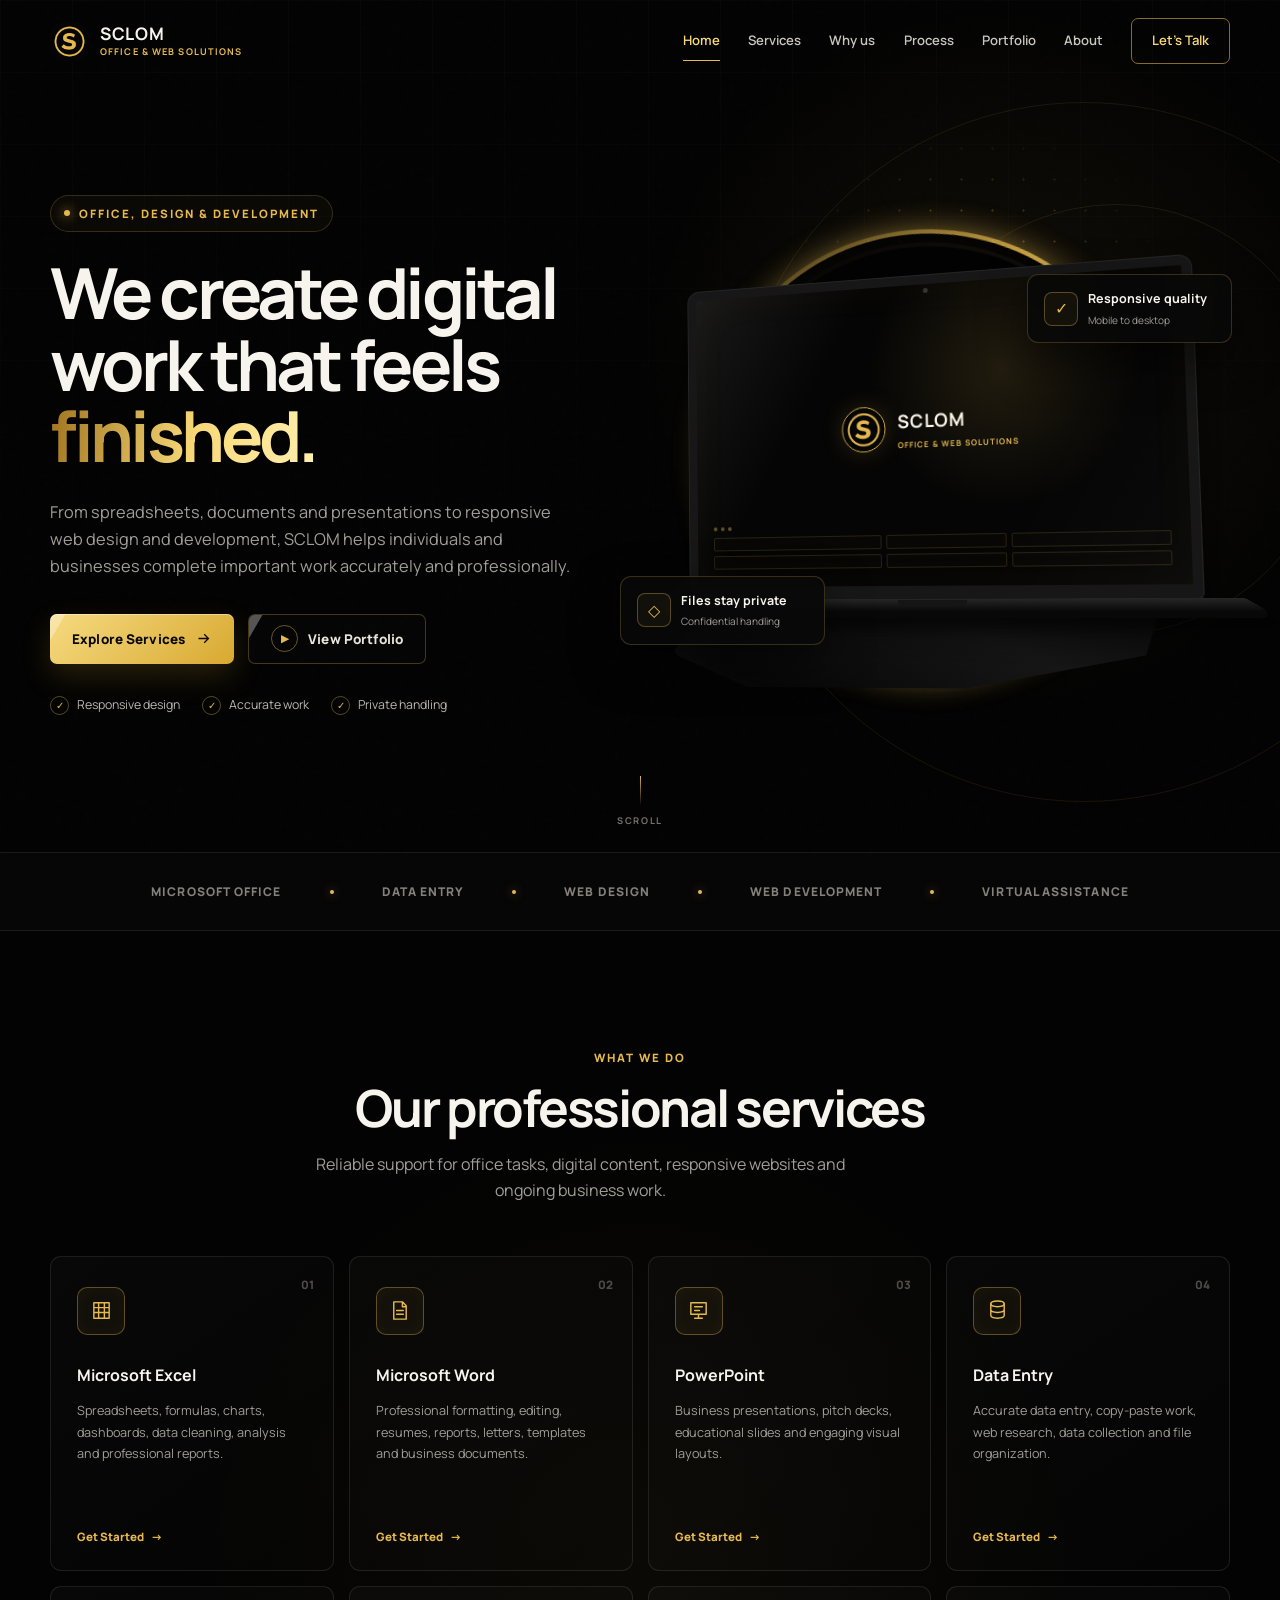
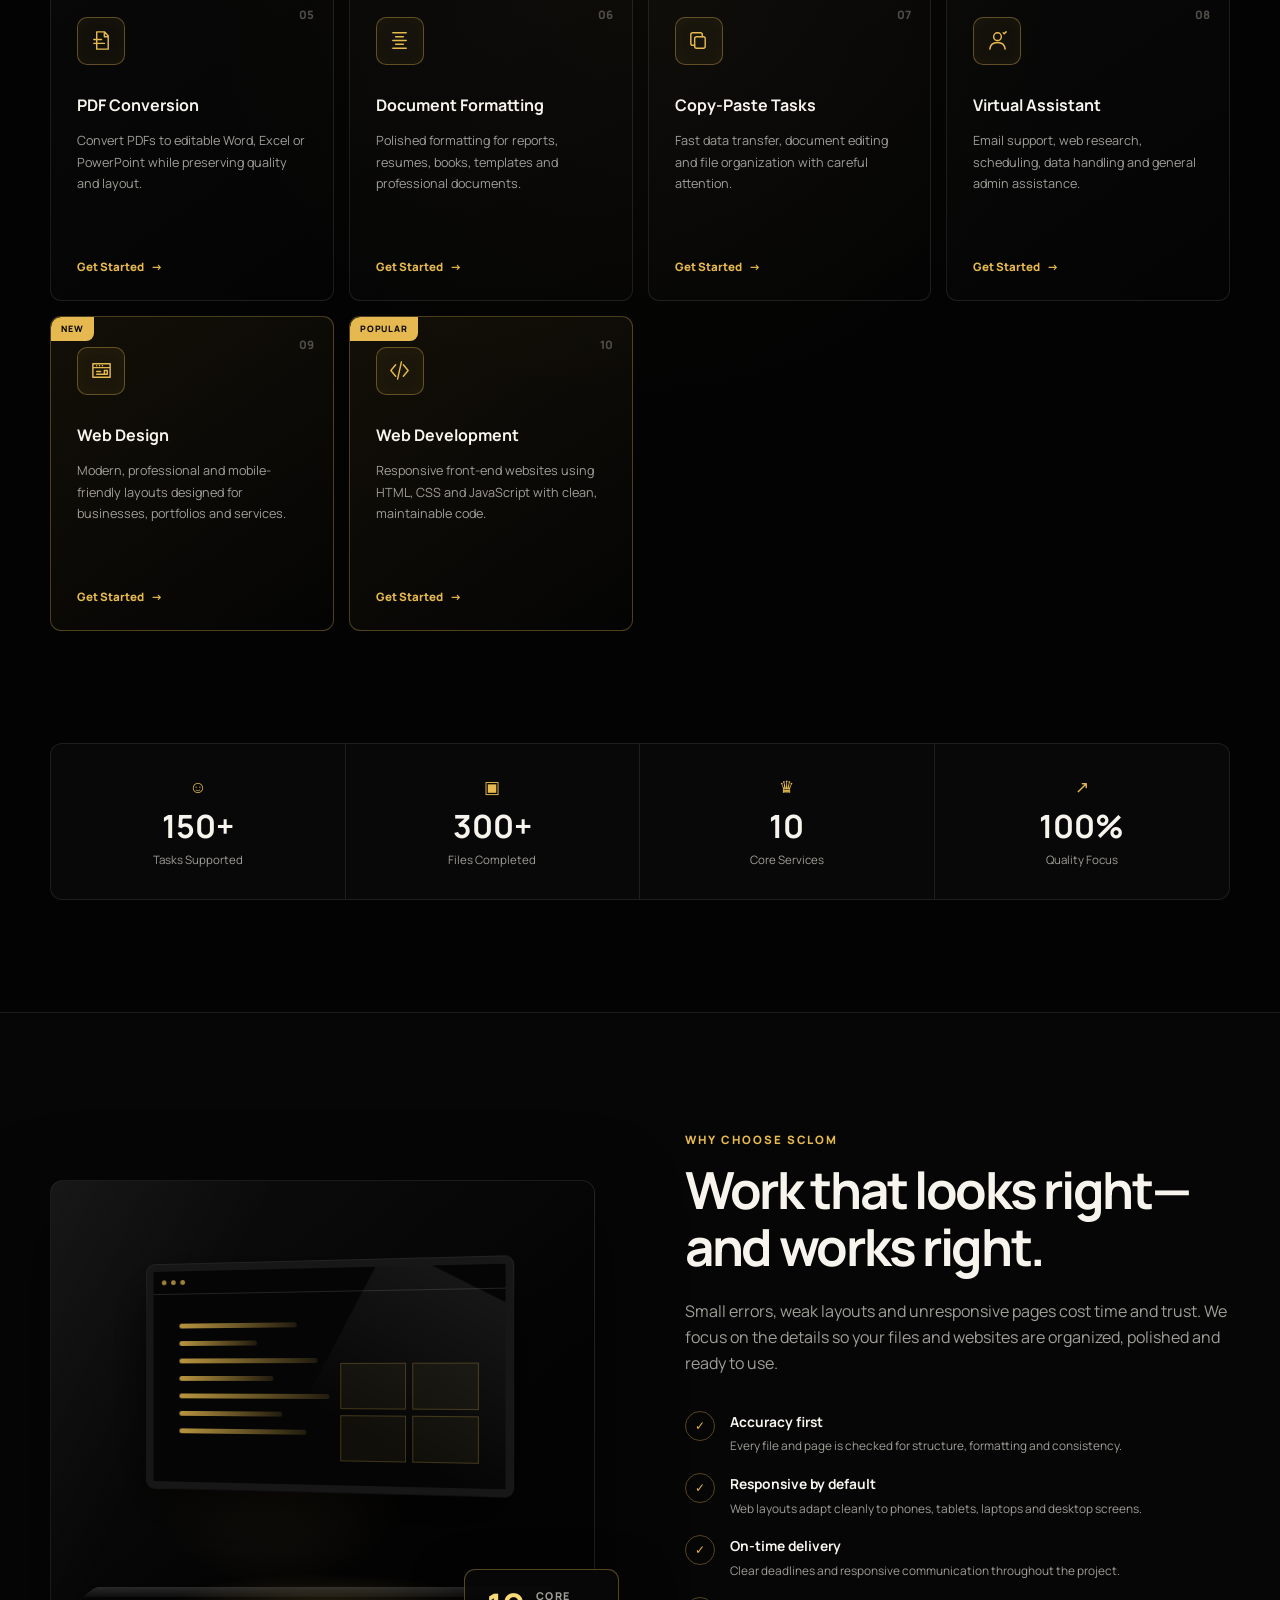
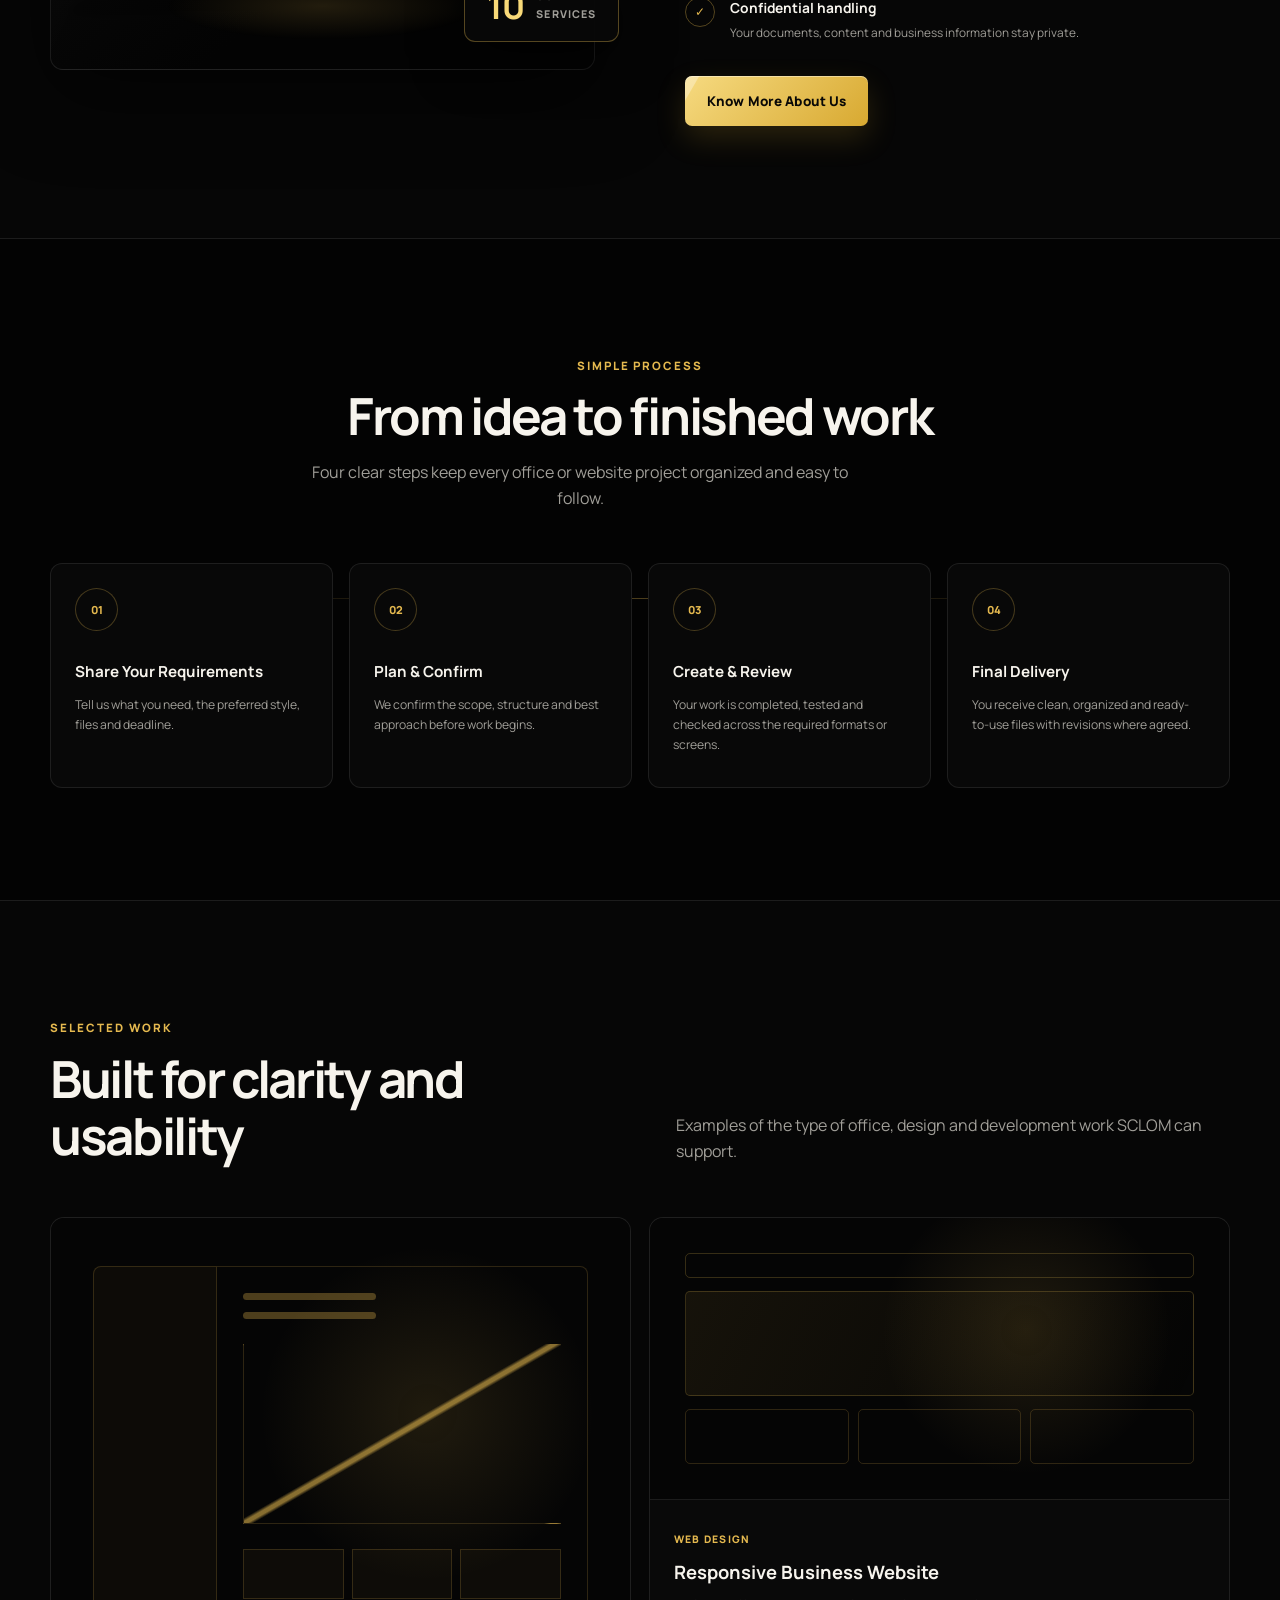
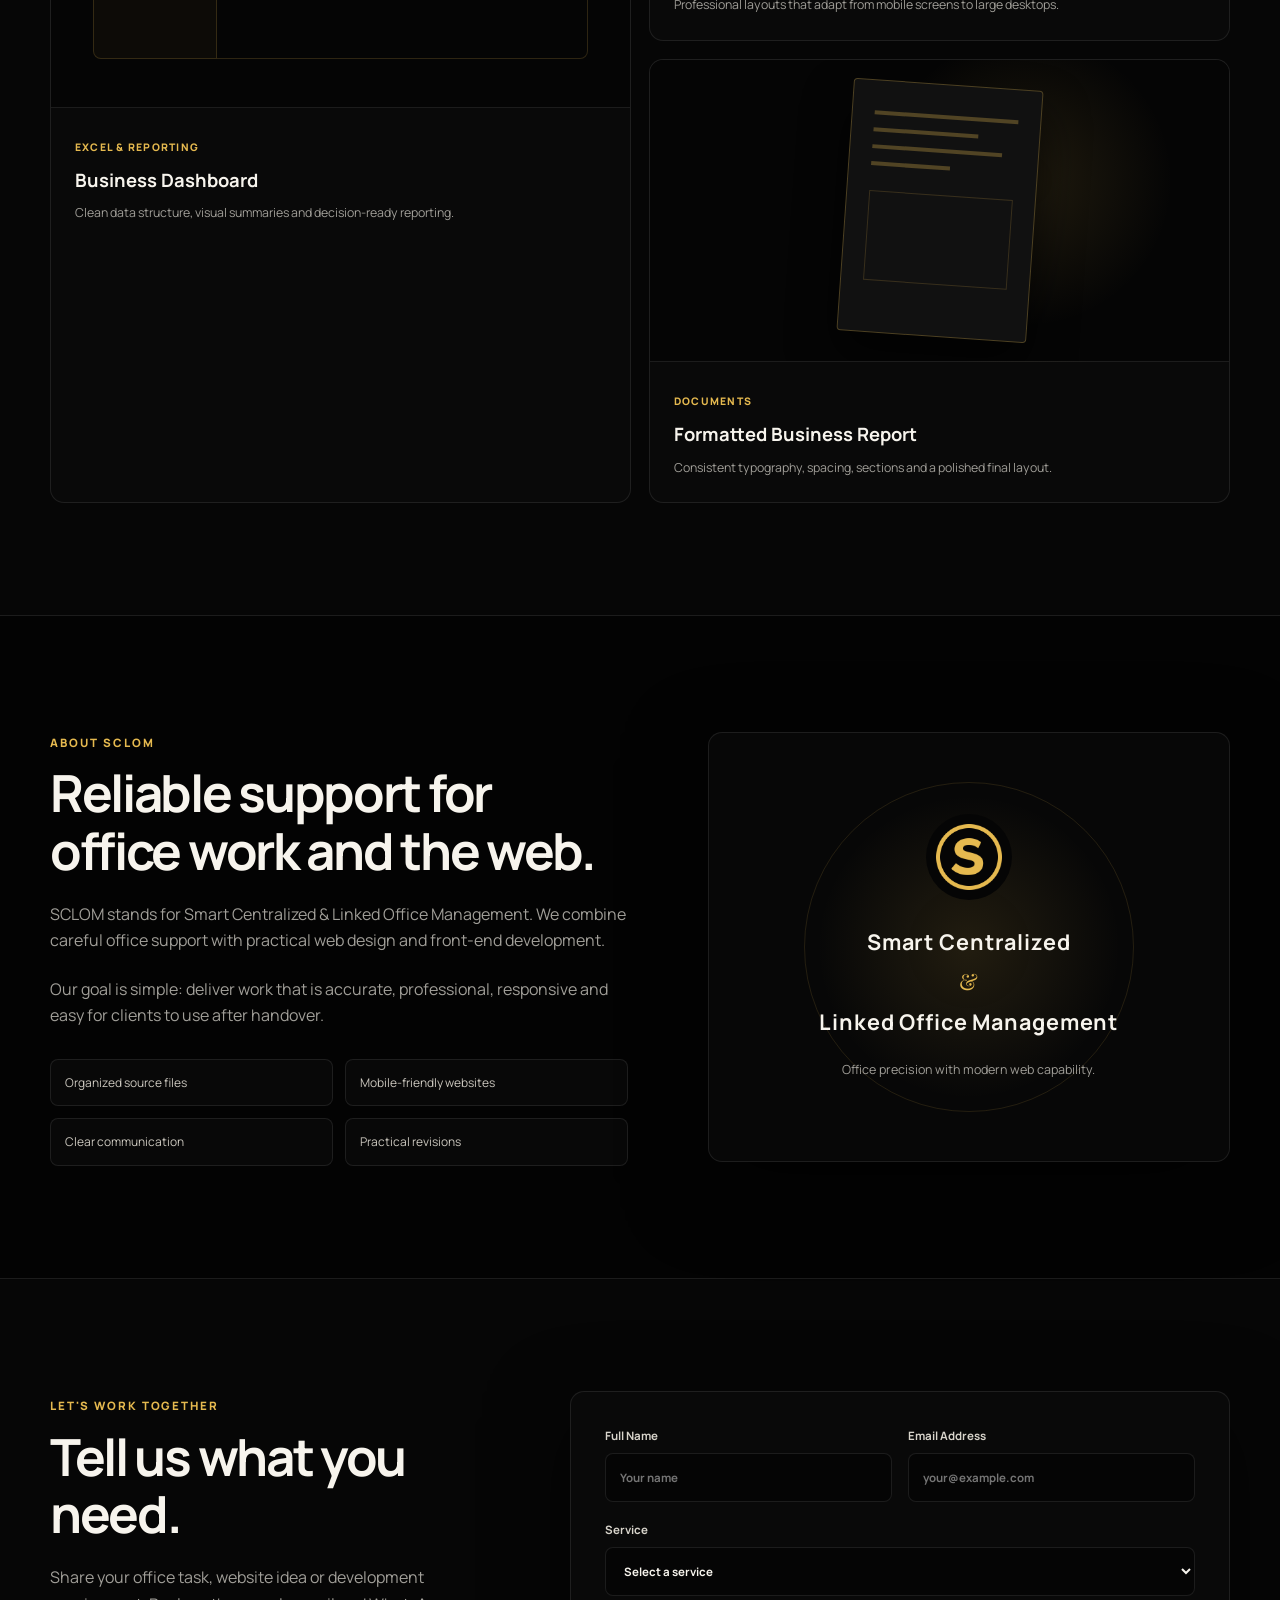
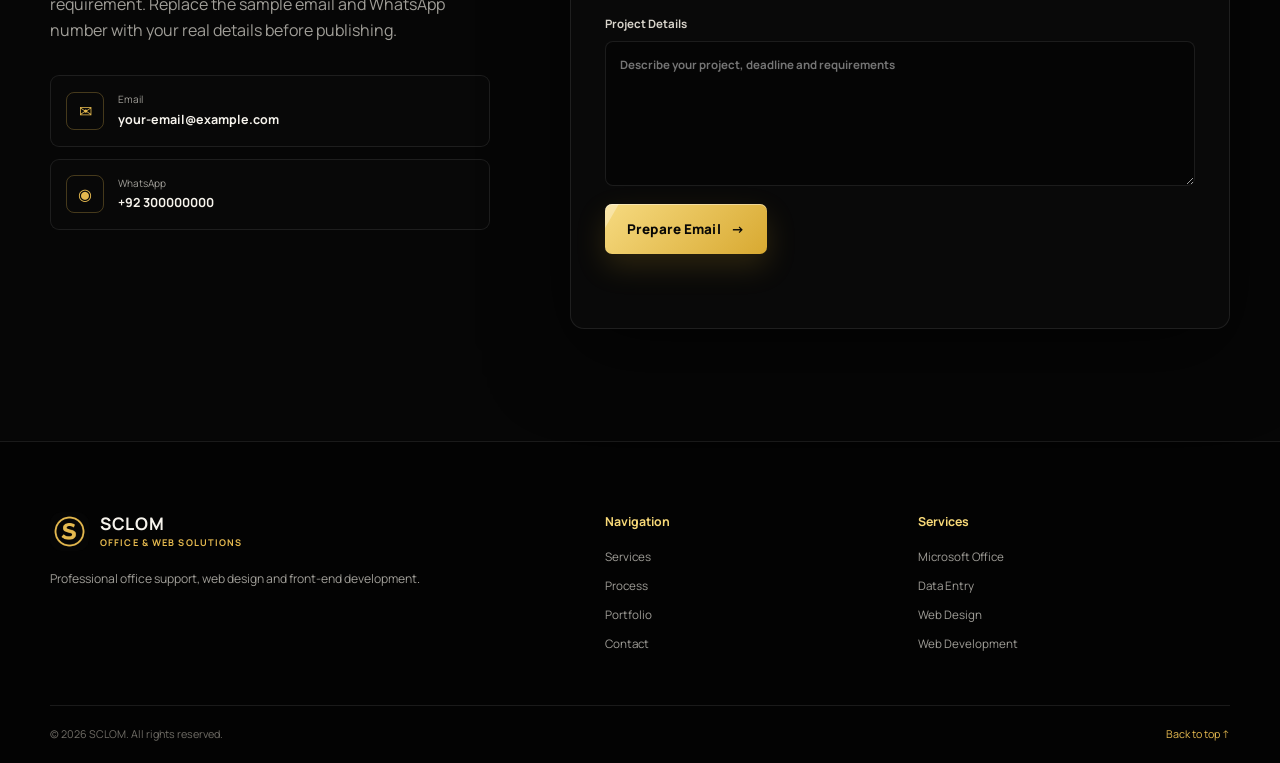
==== commit bb2cbd96: "Update WhatsApp link and email placeholder text" ====
--- a/index.html
+++ b/index.html
@@ -1172,7 +1172,7 @@
             </a>
 
             <a
-              href="https://wa.me/923000000000"
+              href="https://wa.me/923081600067"
               target="_blank"
               rel="noopener"
             >
@@ -1181,7 +1181,7 @@
 
               <div>
                 <small>WhatsApp</small>
-                <strong>+92 300 0000000</strong>
+                <strong>+92 300000000</strong>
               </div>
 
             </a>
@@ -1217,7 +1217,7 @@
                 type="email"
                 name="email"
                 autocomplete="email"
-                placeholder="you@example.com"
+                placeholder="your@example.com"
                 required
               />
             </label>
--- a/style.css
+++ b/style.css
@@ -16,7 +16,9 @@
   --transition: 260ms ease;
 }
 
-* {
+*,
+*::before,
+*::after {
   box-sizing: border-box;
   margin: 0;
   padding: 0;
@@ -32,10 +34,15 @@
   overflow-x: hidden;
   color: var(--text);
   background:
-    radial-gradient(circle at 78% 5%, rgba(229, 185, 79, 0.07), transparent 22rem),
+    radial-gradient(
+      circle at 78% 5%,
+      rgba(229, 185, 79, 0.07),
+      transparent 22rem
+    ),
     var(--bg);
   font-family: "Manrope", sans-serif;
   line-height: 1.65;
+  -webkit-font-smoothing: antialiased;
 }
 
 body.menu-open {
@@ -127,7 +134,12 @@
   border-radius: 50%;
   pointer-events: none;
   transform: translate(-50%, -50%);
-  background: radial-gradient(circle, rgba(229, 185, 79, 0.08), transparent 65%);
+  background:
+    radial-gradient(
+      circle,
+      rgba(229, 185, 79, 0.08),
+      transparent 65%
+    );
   opacity: 0;
   transition: opacity 300ms ease;
 }
@@ -135,6 +147,131 @@
 body:hover .cursor-glow {
   opacity: 1;
 }
+
+/* Introduction */
+
+.brand-intro {
+  position: fixed;
+  inset: 0;
+  z-index: 5000;
+  display: grid;
+  place-items: center;
+  padding: 24px;
+  overflow: hidden;
+  background: #020202;
+  transition:
+    opacity 650ms ease,
+    visibility 650ms ease;
+}
+
+.brand-intro::before {
+  content: "";
+  position: absolute;
+  width: min(620px, 86vw);
+  aspect-ratio: 1;
+  border: 1px solid rgba(229, 185, 79, 0.16);
+  border-radius: 50%;
+  box-shadow: 0 0 100px rgba(229, 185, 79, 0.08);
+  animation: introRing 1.5s ease both;
+}
+
+.brand-intro.hide {
+  opacity: 0;
+  visibility: hidden;
+  pointer-events: none;
+}
+
+.brand-intro-content {
+  position: relative;
+  z-index: 2;
+  display: flex;
+  flex-direction: column;
+  align-items: center;
+  text-align: center;
+  animation: introContent 1s ease both;
+}
+
+.brand-intro-logo {
+  width: clamp(72px, 12vw, 112px);
+  aspect-ratio: 1;
+  object-fit: cover;
+  border-radius: 50%;
+  filter:
+    drop-shadow(
+      0 0 24px rgba(229, 185, 79, 0.35)
+    );
+}
+
+.brand-intro h1 {
+  margin-top: 18px;
+  font-size: clamp(2rem, 7vw, 4.6rem);
+  letter-spacing: 0.2em;
+  text-indent: 0.2em;
+}
+
+.brand-intro p {
+  margin-top: 5px;
+  color: #a8a49c;
+  font-size: clamp(0.65rem, 2vw, 0.85rem);
+  font-weight: 700;
+  letter-spacing: 0.12em;
+  text-transform: uppercase;
+}
+
+.brand-intro p span {
+  color: var(--gold);
+}
+
+.brand-intro-line {
+  width: min(300px, 70vw);
+  height: 1px;
+  margin-top: 24px;
+  transform-origin: left;
+  background:
+    linear-gradient(
+      90deg,
+      transparent,
+      var(--gold),
+      transparent
+    );
+  animation: introLine 1.2s 0.25s ease both;
+}
+
+@keyframes introRing {
+  from {
+    opacity: 0;
+    transform: scale(0.72) rotate(-18deg);
+  }
+
+  to {
+    opacity: 1;
+    transform: scale(1) rotate(0);
+  }
+}
+
+@keyframes introContent {
+  from {
+    opacity: 0;
+    transform: translateY(18px);
+  }
+
+  to {
+    opacity: 1;
+    transform: translateY(0);
+  }
+}
+
+@keyframes introLine {
+  from {
+    transform: scaleX(0);
+  }
+
+  to {
+    transform: scaleX(1);
+  }
+}
+
+/* Header */
 
 .site-header {
   position: fixed;
@@ -143,12 +280,16 @@
   z-index: 1000;
   width: 100%;
   border-bottom: 1px solid transparent;
-  transition: background var(--transition), border-color var(--transition), box-shadow var(--transition);
-}
-
-.site-header.scrolled {
+  transition:
+    background var(--transition),
+    border-color var(--transition),
+    box-shadow var(--transition);
+}
+
+.site-header.scrolled,
+.site-header.menu-active {
   border-color: var(--line);
-  background: rgba(3, 3, 3, 0.84);
+  background: rgba(3, 3, 3, 0.9);
   box-shadow: 0 12px 35px rgba(0, 0, 0, 0.32);
   backdrop-filter: blur(18px);
 }
@@ -165,6 +306,7 @@
   display: inline-flex;
   align-items: center;
   gap: 11px;
+  flex: 0 0 auto;
 }
 
 .brand-mark {
@@ -175,9 +317,13 @@
   color: var(--gold);
 }
 
-.brand-mark svg {
+.brand-mark img,
+.screen-logo img,
+.about-logo img {
   width: 100%;
   height: 100%;
+  object-fit: cover;
+  border-radius: inherit;
 }
 
 .brand-copy {
@@ -194,23 +340,24 @@
 .brand-copy small {
   margin-top: 4px;
   color: var(--gold);
-  font-size: 0.62rem;
+  font-size: 0.58rem;
   font-weight: 700;
-  letter-spacing: 0.16em;
+  letter-spacing: 0.12em;
   text-transform: uppercase;
 }
 
 .primary-nav {
   display: flex;
   align-items: center;
-  gap: 30px;
+  gap: clamp(16px, 2.2vw, 30px);
 }
 
 .primary-nav > a {
   position: relative;
   color: #c9c6bf;
-  font-size: 0.83rem;
+  font-size: 0.82rem;
   font-weight: 600;
+  white-space: nowrap;
   transition: color var(--transition);
 }
 
@@ -243,7 +390,6 @@
   border: 1px solid rgba(229, 185, 79, 0.58);
   border-radius: 7px;
   color: var(--gold-light) !important;
-  box-shadow: inset 0 0 0 1px rgba(229, 185, 79, 0.04);
 }
 
 .nav-cta:hover {
@@ -255,6 +401,7 @@
   display: none;
   width: 44px;
   height: 44px;
+  flex: 0 0 auto;
   cursor: pointer;
   background: transparent;
 }
@@ -265,8 +412,24 @@
   height: 2px;
   margin: 5px auto;
   background: var(--text);
-  transition: transform var(--transition), opacity var(--transition);
-}
+  transition:
+    transform var(--transition),
+    opacity var(--transition);
+}
+
+.menu-toggle.active span:nth-child(1) {
+  transform: translateY(7px) rotate(45deg);
+}
+
+.menu-toggle.active span:nth-child(2) {
+  opacity: 0;
+}
+
+.menu-toggle.active span:nth-child(3) {
+  transform: translateY(-7px) rotate(-45deg);
+}
+
+/* Hero */
 
 .hero {
   position: relative;
@@ -282,17 +445,31 @@
   inset: 0;
   pointer-events: none;
   background:
-    linear-gradient(rgba(255, 255, 255, 0.018) 1px, transparent 1px),
-    linear-gradient(90deg, rgba(255, 255, 255, 0.018) 1px, transparent 1px);
+    linear-gradient(
+      rgba(255, 255, 255, 0.018) 1px,
+      transparent 1px
+    ),
+    linear-gradient(
+      90deg,
+      rgba(255, 255, 255, 0.018) 1px,
+      transparent 1px
+    );
   background-size: 72px 72px;
-  mask-image: linear-gradient(to bottom, black, transparent 88%);
+  mask-image:
+    linear-gradient(
+      to bottom,
+      black,
+      transparent 88%
+    );
 }
 
 .hero-grid {
   position: relative;
   z-index: 2;
   display: grid;
-  grid-template-columns: 0.94fr 1.06fr;
+  grid-template-columns:
+    minmax(0, 0.94fr)
+    minmax(0, 1.06fr);
   align-items: center;
   gap: 45px;
 }
@@ -334,7 +511,13 @@
 
 .hero h1 span {
   color: transparent;
-  background: linear-gradient(100deg, var(--gold-dark), var(--gold-light) 55%, #fff0b0);
+  background:
+    linear-gradient(
+      100deg,
+      var(--gold-dark),
+      var(--gold-light) 55%,
+      #fff0b0
+    );
   -webkit-background-clip: text;
   background-clip: text;
 }
@@ -367,7 +550,12 @@
   font-size: 0.84rem;
   font-weight: 800;
   letter-spacing: 0.01em;
-  transition: transform var(--transition), color var(--transition), background var(--transition), border-color var(--transition), box-shadow var(--transition);
+  transition:
+    transform var(--transition),
+    color var(--transition),
+    background var(--transition),
+    border-color var(--transition),
+    box-shadow var(--transition);
 }
 
 .btn::before {
@@ -399,23 +587,30 @@
 
 .btn-primary {
   color: #090806;
-  background: linear-gradient(135deg, #f6da80, #d8a931);
-  box-shadow: 0 12px 30px rgba(213, 164, 44, 0.18), inset 0 1px rgba(255, 255, 255, 0.42);
+  background:
+    linear-gradient(
+      135deg,
+      #f6da80,
+      #d8a931
+    );
+  box-shadow:
+    0 12px 30px rgba(213, 164, 44, 0.18),
+    inset 0 1px rgba(255, 255, 255, 0.42);
 }
 
 .btn-primary:hover {
-  box-shadow: 0 16px 40px rgba(213, 164, 44, 0.28), inset 0 1px rgba(255, 255, 255, 0.52);
-}
-
-.btn-ghost,
-.btn-outline {
+  box-shadow:
+    0 16px 40px rgba(213, 164, 44, 0.28),
+    inset 0 1px rgba(255, 255, 255, 0.52);
+}
+
+.btn-ghost {
   border: 1px solid var(--line-gold);
   color: #e8e4dc;
   background: rgba(8, 8, 8, 0.72);
 }
 
-.btn-ghost:hover,
-.btn-outline:hover {
+.btn-ghost:hover {
   border-color: var(--gold);
   color: var(--gold-light);
   background: rgba(229, 185, 79, 0.06);
@@ -468,13 +663,27 @@
 
 .gold-ring {
   position: absolute;
-  width: 435px;
-  height: 435px;
+  width: min(435px, 78vw);
+  aspect-ratio: 1;
   border: 4px solid transparent;
   border-radius: 50%;
-  background: linear-gradient(var(--bg), var(--bg)) padding-box,
-              linear-gradient(135deg, transparent 8%, var(--gold) 33%, #fff1a6 50%, var(--gold-dark) 67%, transparent 89%) border-box;
-  filter: drop-shadow(0 0 16px rgba(229, 185, 79, 0.5));
+  background:
+    linear-gradient(
+      var(--bg),
+      var(--bg)
+    ) padding-box,
+    linear-gradient(
+      135deg,
+      transparent 8%,
+      var(--gold) 33%,
+      #fff1a6 50%,
+      var(--gold-dark) 67%,
+      transparent 89%
+    ) border-box;
+  filter:
+    drop-shadow(
+      0 0 16px rgba(229, 185, 79, 0.5)
+    );
 }
 
 .ring-back {
@@ -490,41 +699,94 @@
 .hero-rock {
   position: absolute;
   bottom: 49px;
-  width: 520px;
+  width: min(520px, 92%);
   height: 170px;
-  border-radius: 46% 44% 20% 28% / 60% 52% 38% 45%;
+  border-radius:
+    46% 44% 20% 28% /
+    60% 52% 38% 45%;
   transform: rotate(-4deg);
   background:
-    linear-gradient(145deg, rgba(255, 255, 255, 0.12), transparent 22%),
-    linear-gradient(30deg, #070707 15%, #161616 50%, #060606 88%);
-  box-shadow: inset 22px 16px 48px rgba(255, 255, 255, 0.035), 0 40px 90px rgba(0, 0, 0, 0.85);
-  clip-path: polygon(7% 45%, 17% 17%, 39% 2%, 67% 13%, 96% 47%, 91% 88%, 56% 100%, 14% 90%, 0 67%);
+    linear-gradient(
+      145deg,
+      rgba(255, 255, 255, 0.12),
+      transparent 22%
+    ),
+    linear-gradient(
+      30deg,
+      #070707 15%,
+      #161616 50%,
+      #060606 88%
+    );
+  box-shadow:
+    inset 22px 16px 48px rgba(255, 255, 255, 0.035),
+    0 40px 90px rgba(0, 0, 0, 0.85);
+  clip-path:
+    polygon(
+      7% 45%,
+      17% 17%,
+      39% 2%,
+      67% 13%,
+      96% 47%,
+      91% 88%,
+      56% 100%,
+      14% 90%,
+      0 67%
+    );
 }
 
 .laptop {
   position: relative;
   z-index: 3;
-  width: min(520px, 94%);
-  transform: rotateY(-13deg) rotateX(3deg) rotateZ(-2deg) translateY(-5px);
-  animation: laptopFloat 5.5s ease-in-out infinite;
+  width: min(520px, 92%);
+  transform:
+    rotateY(-13deg)
+    rotateX(3deg)
+    rotateZ(-2deg)
+    translateY(-5px);
+  animation:
+    laptopFloat
+    5.5s
+    ease-in-out
+    infinite;
 }
 
 @keyframes laptopFloat {
-  0%, 100% { transform: rotateY(-13deg) rotateX(3deg) rotateZ(-2deg) translateY(-5px); }
-  50% { transform: rotateY(-10deg) rotateX(1deg) rotateZ(-1deg) translateY(-17px); }
+  0%,
+  100% {
+    transform:
+      rotateY(-13deg)
+      rotateX(3deg)
+      rotateZ(-2deg)
+      translateY(-5px);
+  }
+
+  50% {
+    transform:
+      rotateY(-10deg)
+      rotateX(1deg)
+      rotateZ(-1deg)
+      translateY(-17px);
+  }
 }
 
 .laptop-screen {
   position: relative;
-  aspect-ratio: 16/10;
+  aspect-ratio: 16 / 10;
   overflow: hidden;
   border: 9px solid #171717;
   border-bottom-width: 13px;
   border-radius: 12px 12px 5px 5px;
   background:
-    radial-gradient(circle at 65% 30%, rgba(229, 185, 79, 0.13), transparent 35%),
+    radial-gradient(
+      circle at 65% 30%,
+      rgba(229, 185, 79, 0.13),
+      transparent 35%
+    ),
     #050505;
-  box-shadow: 0 0 0 1px #252525, 0 26px 50px rgba(0, 0, 0, 0.75), inset 0 0 50px rgba(229, 185, 79, 0.03);
+  box-shadow:
+    0 0 0 1px #252525,
+    0 26px 50px rgba(0, 0, 0, 0.75),
+    inset 0 0 50px rgba(229, 185, 79, 0.03);
 }
 
 .laptop-screen::before {
@@ -544,7 +806,14 @@
   inset: 0;
   z-index: 4;
   pointer-events: none;
-  background: linear-gradient(120deg, rgba(255, 255, 255, 0.08), transparent 28%, transparent 70%, rgba(255, 255, 255, 0.025));
+  background:
+    linear-gradient(
+      120deg,
+      rgba(255, 255, 255, 0.08),
+      transparent 28%,
+      transparent 70%,
+      rgba(255, 255, 255, 0.025)
+    );
 }
 
 .screen-brand {
@@ -556,19 +825,19 @@
   align-items: center;
   gap: 13px;
   transform: translate(-50%, -50%);
+  white-space: nowrap;
 }
 
 .screen-logo {
   display: grid;
   width: 46px;
   height: 46px;
+  flex: 0 0 auto;
   place-items: center;
   border: 1px solid var(--gold);
   border-radius: 50%;
-  color: var(--gold);
-  font-family: "Playfair Display", serif;
-  font-size: 1.45rem;
-  box-shadow: 0 0 24px rgba(229, 185, 79, 0.18);
+  box-shadow:
+    0 0 24px rgba(229, 185, 79, 0.18);
 }
 
 .screen-brand strong {
@@ -582,9 +851,9 @@
   display: block;
   margin-top: 2px;
   color: var(--gold);
-  font-size: 0.55rem;
+  font-size: 0.5rem;
   font-weight: 700;
-  letter-spacing: 0.16em;
+  letter-spacing: 0.12em;
   text-transform: uppercase;
 }
 
@@ -627,11 +896,18 @@
   width: 114%;
   height: 29px;
   margin-left: -7%;
-  transform: perspective(250px) rotateX(55deg);
+  transform:
+    perspective(250px)
+    rotateX(55deg);
   transform-origin: top;
   border-radius: 2px 2px 18px 18px;
-  background: linear-gradient(#262626, #080808 70%);
-  box-shadow: 0 15px 18px rgba(0, 0, 0, 0.55);
+  background:
+    linear-gradient(
+      #262626,
+      #080808 70%
+    );
+  box-shadow:
+    0 15px 18px rgba(0, 0, 0, 0.55);
 }
 
 .laptop-base span {
@@ -656,7 +932,8 @@
   border: 1px solid rgba(229, 185, 79, 0.22);
   border-radius: 11px;
   background: rgba(9, 9, 9, 0.88);
-  box-shadow: 0 18px 45px rgba(0, 0, 0, 0.5);
+  box-shadow:
+    0 18px 45px rgba(0, 0, 0, 0.5);
   backdrop-filter: blur(13px);
 }
 
@@ -724,9 +1001,19 @@
   width: 430px;
   height: 430px;
   opacity: 0.38;
-  background-image: radial-gradient(circle, var(--gold) 0 1px, transparent 1.2px);
+  background-image:
+    radial-gradient(
+      circle,
+      var(--gold) 0 1px,
+      transparent 1.2px
+    );
   background-size: 31px 31px;
-  mask-image: radial-gradient(circle, black, transparent 68%);
+  mask-image:
+    radial-gradient(
+      circle,
+      black,
+      transparent 68%
+    );
 }
 
 .scroll-hint {
@@ -749,14 +1036,33 @@
 .scroll-hint span {
   width: 1px;
   height: 30px;
-  background: linear-gradient(var(--gold), transparent);
-  animation: scrollPulse 1.7s ease-in-out infinite;
+  background:
+    linear-gradient(
+      var(--gold),
+      transparent
+    );
+  animation:
+    scrollPulse
+    1.7s
+    ease-in-out
+    infinite;
 }
 
 @keyframes scrollPulse {
-  0%, 100% { opacity: 0.25; transform: scaleY(0.5); transform-origin: top; }
-  50% { opacity: 1; transform: scaleY(1); }
-}
+  0%,
+  100% {
+    opacity: 0.25;
+    transform: scaleY(0.5);
+    transform-origin: top;
+  }
+
+  50% {
+    opacity: 1;
+    transform: scaleY(1);
+  }
+}
+
+/* Services strip */
 
 .logo-strip {
   border-bottom: 1px solid var(--line);
@@ -769,13 +1075,18 @@
   align-items: center;
   justify-content: center;
   gap: clamp(18px, 4vw, 48px);
-  overflow: hidden;
+  overflow-x: auto;
   color: #85817a;
   white-space: nowrap;
   font-size: 0.75rem;
   font-weight: 800;
   letter-spacing: 0.09em;
   text-transform: uppercase;
+  scrollbar-width: none;
+}
+
+.logo-strip-inner::-webkit-scrollbar {
+  display: none;
 }
 
 .logo-strip-inner i {
@@ -784,8 +1095,11 @@
   flex: 0 0 auto;
   border-radius: 50%;
   background: var(--gold);
-  box-shadow: 0 0 10px rgba(229, 185, 79, 0.6);
-}
+  box-shadow:
+    0 0 10px rgba(229, 185, 79, 0.6);
+}
+
+/* Section headings */
 
 .section-heading {
   display: flex;
@@ -818,27 +1132,43 @@
   color: var(--muted);
 }
 
+/* Services */
+
 .services {
   background:
-    radial-gradient(circle at 50% 45%, rgba(229, 185, 79, 0.035), transparent 28rem),
+    radial-gradient(
+      circle at 50% 45%,
+      rgba(229, 185, 79, 0.035),
+      transparent 28rem
+    ),
     var(--bg);
 }
 
 .service-grid {
   display: grid;
-  grid-template-columns: repeat(4, 1fr);
+  grid-template-columns:
+    repeat(4, minmax(0, 1fr));
   gap: 15px;
 }
 
 .service-card {
   position: relative;
-  min-height: 300px;
-  padding: 30px 26px 25px;
+  min-height: 315px;
+  padding: 30px 26px 60px;
   overflow: hidden;
   border: 1px solid var(--line);
   border-radius: 11px;
-  background: linear-gradient(145deg, rgba(255,255,255,0.025), rgba(255,255,255,0.008));
-  transition: transform var(--transition), border-color var(--transition), background var(--transition), box-shadow var(--transition);
+  background:
+    linear-gradient(
+      145deg,
+      rgba(255, 255, 255, 0.025),
+      rgba(255, 255, 255, 0.008)
+    );
+  transition:
+    transform var(--transition),
+    border-color var(--transition),
+    background var(--transition),
+    box-shadow var(--transition);
 }
 
 .service-card::before {
@@ -849,7 +1179,12 @@
   width: 170px;
   height: 170px;
   border-radius: 50%;
-  background: radial-gradient(circle, rgba(229, 185, 79, 0.09), transparent 68%);
+  background:
+    radial-gradient(
+      circle,
+      rgba(229, 185, 79, 0.09),
+      transparent 68%
+    );
   opacity: 0;
   transition: opacity var(--transition);
 }
@@ -858,8 +1193,14 @@
   z-index: 2;
   transform: translateY(-9px);
   border-color: rgba(229, 185, 79, 0.4);
-  background: linear-gradient(145deg, rgba(229, 185, 79, 0.06), rgba(255,255,255,0.009));
-  box-shadow: 0 25px 55px rgba(0, 0, 0, 0.45);
+  background:
+    linear-gradient(
+      145deg,
+      rgba(229, 185, 79, 0.06),
+      rgba(255, 255, 255, 0.009)
+    );
+  box-shadow:
+    0 25px 55px rgba(0, 0, 0, 0.45);
 }
 
 .service-card:hover::before {
@@ -885,7 +1226,8 @@
   border-radius: 10px;
   color: var(--gold);
   background: rgba(229, 185, 79, 0.05);
-  box-shadow: inset 0 0 16px rgba(229, 185, 79, 0.04);
+  box-shadow:
+    inset 0 0 16px rgba(229, 185, 79, 0.04);
 }
 
 .icon-box svg {
@@ -893,6 +1235,8 @@
   fill: none;
   stroke: currentColor;
   stroke-width: 1.5;
+  stroke-linecap: round;
+  stroke-linejoin: round;
 }
 
 .service-card h3 {
@@ -926,9 +1270,15 @@
   transform: translateX(5px);
 }
 
-.service-card.featured {
+.service-card.featured,
+.web-card {
   border-color: rgba(229, 185, 79, 0.3);
-  background: linear-gradient(145deg, rgba(229, 185, 79, 0.075), rgba(255,255,255,0.009));
+  background:
+    linear-gradient(
+      145deg,
+      rgba(229, 185, 79, 0.075),
+      rgba(255, 255, 255, 0.009)
+    );
 }
 
 .featured-tag {
@@ -945,13 +1295,16 @@
   text-transform: uppercase;
 }
 
+/* Statistics */
+
 .stats-section {
   padding: 0 0 112px;
 }
 
 .stats-grid {
   display: grid;
-  grid-template-columns: repeat(4, 1fr);
+  grid-template-columns:
+    repeat(4, minmax(0, 1fr));
   overflow: hidden;
   border: 1px solid var(--line);
   border-radius: 12px;
@@ -990,6 +1343,8 @@
   font-size: 0.72rem;
 }
 
+/* Why section */
+
 .why {
   border-top: 1px solid var(--line);
   border-bottom: 1px solid var(--line);
@@ -998,7 +1353,9 @@
 
 .split-grid {
   display: grid;
-  grid-template-columns: 1fr 1fr;
+  grid-template-columns:
+    minmax(0, 1fr)
+    minmax(0, 1fr);
   align-items: center;
   gap: 90px;
 }
@@ -1014,8 +1371,16 @@
   border: 1px solid var(--line);
   border-radius: 13px;
   background:
-    radial-gradient(circle at 42% 55%, rgba(229, 185, 79, 0.11), transparent 34%),
-    linear-gradient(140deg, #0e0e0e, #030303 65%);
+    radial-gradient(
+      circle at 42% 55%,
+      rgba(229, 185, 79, 0.11),
+      transparent 34%
+    ),
+    linear-gradient(
+      140deg,
+      #0e0e0e,
+      #030303 65%
+    );
   box-shadow: var(--shadow);
 }
 
@@ -1023,7 +1388,12 @@
   content: "";
   position: absolute;
   inset: 0;
-  background: linear-gradient(115deg, rgba(255,255,255,0.04), transparent 30%);
+  background:
+    linear-gradient(
+      115deg,
+      rgba(255, 255, 255, 0.04),
+      transparent 30%
+    );
 }
 
 .monitor {
@@ -1031,13 +1401,18 @@
   top: 80px;
   left: 50%;
   width: 68%;
-  aspect-ratio: 16/10;
+  aspect-ratio: 16 / 10;
   overflow: hidden;
   border: 7px solid #171717;
   border-radius: 8px;
-  transform: translateX(-50%) perspective(650px) rotateY(-8deg);
+  transform:
+    translateX(-50%)
+    perspective(650px)
+    rotateY(-8deg);
   background: #050505;
-  box-shadow: 0 25px 55px rgba(0, 0, 0, 0.8), 0 0 0 1px #282828;
+  box-shadow:
+    0 25px 55px rgba(0, 0, 0, 0.8),
+    0 0 0 1px #282828;
 }
 
 .monitor::after {
@@ -1045,739 +1420,628 @@
   position: absolute;
   right: -55%;
   bottom: -75%;
-  width: 130%;
-  height: 130%;
+  width: 115%;
+  height: 150%;
+  transform: rotate(28deg);
+  background:
+    linear-gradient(
+      rgba(255, 255, 255, 0.07),
+      transparent 55%
+    );
+}
+
+.monitor-bar {
+  height: 24px;
+  display: flex;
+  align-items: center;
+  gap: 5px;
+  padding: 0 9px;
+  border-bottom: 1px solid #222;
+}
+
+.monitor-bar i {
+  width: 5px;
+  height: 5px;
   border-radius: 50%;
-  background: radial-gradient(circle, rgba(229,185,79,.13), transparent 65%);
-}
-
-.monitor-bar {
+  background: var(--gold);
+  opacity: 0.7;
+}
+
+.code-lines {
+  position: absolute;
+  top: 54px;
+  left: 8%;
+  width: 48%;
+}
+
+.code-lines span {
+  display: block;
+  width: var(--w);
+  height: 5px;
+  margin-bottom: 13px;
+  border-radius: 999px;
+  background:
+    linear-gradient(
+      90deg,
+      rgba(229, 185, 79, 0.8),
+      rgba(229, 185, 79, 0.12)
+    );
+}
+
+.sheet-preview {
+  position: absolute;
+  right: 7%;
+  bottom: 11%;
+  width: 38%;
+  display: grid;
+  grid-template-columns: repeat(2, 1fr);
+  gap: 6px;
+}
+
+.sheet-preview i {
+  aspect-ratio: 1.4;
+  border: 1px solid rgba(229, 185, 79, 0.22);
+  background: rgba(229, 185, 79, 0.05);
+}
+
+.desk {
+  position: absolute;
+  right: 7%;
+  bottom: 68px;
+  left: 7%;
+  height: 18px;
+  transform:
+    perspective(250px)
+    rotateX(55deg);
+  border-radius: 4px;
+  background:
+    linear-gradient(
+      #292929,
+      #0d0d0d
+    );
+  box-shadow:
+    0 20px 35px rgba(0, 0, 0, 0.7);
+}
+
+.desk-glow {
+  position: absolute;
+  right: 20%;
+  bottom: 28px;
+  left: 20%;
+  height: 70px;
+  background:
+    radial-gradient(
+      ellipse,
+      rgba(229, 185, 79, 0.14),
+      transparent 68%
+    );
+}
+
+.experience-badge {
+  position: absolute;
+  right: -24px;
+  bottom: 28px;
   display: flex;
-  gap: 5px;
-  padding: 9px 10px;
+  align-items: center;
+  gap: 11px;
+  padding: 18px 22px;
+  border: 1px solid rgba(229, 185, 79, 0.35);
+  border-radius: 11px;
+  background: rgba(8, 8, 8, 0.94);
+  box-shadow:
+    0 18px 50px rgba(0, 0, 0, 0.55);
+}
+
+.experience-badge strong {
+  color: var(--gold-light);
+  font-size: 2.2rem;
+  line-height: 1;
+}
+
+.experience-badge span {
+  color: var(--muted);
+  font-size: 0.67rem;
+  font-weight: 800;
+  letter-spacing: 0.1em;
+  text-transform: uppercase;
+}
+
+.why-copy > p,
+.about-copy > p,
+.contact-copy > p {
+  margin-top: 22px;
+  color: var(--muted);
+}
+
+.benefit-list {
+  display: grid;
+  gap: 17px;
+  margin: 34px 0;
+}
+
+.benefit-list > div {
+  display: grid;
+  grid-template-columns: 32px 1fr;
+  gap: 13px;
+}
+
+.benefit-list > div > span {
+  display: grid;
+  width: 30px;
+  height: 30px;
+  place-items: center;
+  border: 1px solid rgba(229, 185, 79, 0.35);
+  border-radius: 50%;
+  color: var(--gold);
+  font-size: 0.72rem;
+}
+
+.benefit-list p strong,
+.benefit-list p small {
+  display: block;
+}
+
+.benefit-list p strong {
+  font-size: 0.86rem;
+}
+
+.benefit-list p small {
+  margin-top: 4px;
+  color: var(--muted);
+  font-size: 0.74rem;
+  line-height: 1.55;
+}
+
+/* Process */
+
+.process {
+  background: var(--bg);
+}
+
+.process-grid {
+  position: relative;
+  display: grid;
+  grid-template-columns:
+    repeat(4, minmax(0, 1fr));
+  gap: 16px;
+}
+
+.process-grid::before {
+  content: "";
+  position: absolute;
+  top: 35px;
+  right: 10%;
+  left: 10%;
+  height: 1px;
+  background:
+    linear-gradient(
+      90deg,
+      transparent,
+      rgba(229, 185, 79, 0.32),
+      transparent
+    );
+}
+
+.process-card {
+  position: relative;
+  z-index: 1;
+  min-height: 225px;
+  padding: 24px;
+  border: 1px solid var(--line);
+  border-radius: 12px;
+  background: #080808;
+}
+
+.process-card > span {
+  display: grid;
+  width: 43px;
+  height: 43px;
+  margin-bottom: 28px;
+  place-items: center;
+  border: 1px solid var(--line-gold);
+  border-radius: 50%;
+  color: var(--gold);
+  background: #080808;
+  font-size: 0.69rem;
+  font-weight: 800;
+}
+
+.process-card h3 {
+  font-size: 0.95rem;
+}
+
+.process-card p {
+  margin-top: 10px;
+  color: var(--muted);
+  font-size: 0.76rem;
+}
+
+/* Portfolio */
+
+.work {
+  border-top: 1px solid var(--line);
   border-bottom: 1px solid var(--line);
-  background: #0d0d0d;
-}
-
-.monitor-bar i {
-  width: 6px;
-  height: 6px;
-  border-radius: 50%;
-  background: #3c3c3c;
-}
-
-.code-lines {
-  position: absolute;
-  top: 53px;
-  left: 24px;
-  width: 48%;
+  background: #060606;
+}
+
+.work-grid {
+  display: grid;
+  grid-template-columns:
+    repeat(2, minmax(0, 1fr));
+  gap: 18px;
+}
+
+.work-card {
+  overflow: hidden;
+  border: 1px solid var(--line);
+  border-radius: 14px;
+  background: #090909;
+  transition:
+    transform var(--transition),
+    border-color var(--transition);
+}
+
+.work-card:hover {
+  transform: translateY(-6px);
+  border-color: rgba(229, 185, 79, 0.32);
+}
+
+.work-card-large {
+  grid-row: span 2;
+}
+
+.work-preview {
+  position: relative;
+  min-height: 265px;
+  overflow: hidden;
+  border-bottom: 1px solid var(--line);
+  background:
+    radial-gradient(
+      circle at 65% 40%,
+      rgba(229, 185, 79, 0.12),
+      transparent 35%
+    ),
+    #050505;
+}
+
+.work-card-large .work-preview {
+  min-height: 490px;
+}
+
+.work-copy {
+  padding: 24px;
+}
+
+.work-copy > span {
+  color: var(--gold);
+  font-size: 0.65rem;
+  font-weight: 800;
+  letter-spacing: 0.12em;
+  text-transform: uppercase;
+}
+
+.work-copy h3 {
+  margin-top: 7px;
+  font-size: 1.15rem;
+}
+
+.work-copy p {
+  margin-top: 8px;
+  color: var(--muted);
+  font-size: 0.77rem;
+}
+
+.dashboard-preview {
+  display: grid;
+  grid-template-columns: 25% 1fr;
+  padding: 48px 42px;
+}
+
+.preview-sidebar {
+  border: 1px solid rgba(229, 185, 79, 0.18);
+  border-radius: 8px 0 0 8px;
+  background: rgba(229, 185, 79, 0.04);
+}
+
+.preview-content {
+  padding: 26px;
+  border: 1px solid rgba(229, 185, 79, 0.18);
+  border-left: 0;
+  border-radius: 0 8px 8px 0;
+}
+
+.preview-content > i {
+  display: block;
+  width: 42%;
+  height: 7px;
+  margin-bottom: 12px;
+  border-radius: 99px;
+  background: rgba(229, 185, 79, 0.32);
+}
+
+.preview-chart {
+  height: 180px;
+  margin: 25px 0;
+  border-left: 1px solid rgba(229, 185, 79, 0.18);
+  border-bottom: 1px solid rgba(229, 185, 79, 0.18);
+  background:
+    linear-gradient(
+      150deg,
+      transparent 48%,
+      rgba(229, 185, 79, 0.58) 49%,
+      rgba(229, 185, 79, 0.58) 50%,
+      transparent 51%
+    );
+}
+
+.preview-row {
+  display: grid;
+  grid-template-columns: repeat(3, 1fr);
+  gap: 8px;
+}
+
+.preview-row span {
+  height: 50px;
+  border: 1px solid rgba(229, 185, 79, 0.18);
+  background: rgba(229, 185, 79, 0.04);
+}
+
+.website-preview {
+  padding: 35px;
+}
+
+.mini-nav {
+  height: 25px;
+  border: 1px solid rgba(229, 185, 79, 0.22);
+  border-radius: 5px;
+}
+
+.mini-hero {
+  height: 105px;
+  margin-top: 13px;
+  border: 1px solid rgba(229, 185, 79, 0.22);
+  border-radius: 5px;
+  background:
+    linear-gradient(
+      115deg,
+      rgba(229, 185, 79, 0.08),
+      transparent
+    );
+}
+
+.mini-cards {
+  display: grid;
+  grid-template-columns: repeat(3, 1fr);
+  gap: 9px;
+  margin-top: 13px;
+}
+
+.mini-cards i {
+  height: 55px;
+  border: 1px solid rgba(229, 185, 79, 0.18);
+  border-radius: 5px;
+}
+
+.document-preview {
+  display: grid;
+  place-items: center;
+  padding: 24px;
+}
+
+.paper {
+  width: min(190px, 70%);
+  aspect-ratio: 0.75;
+  padding: 30px 22px;
+  transform: rotate(4deg);
+  border: 1px solid rgba(229, 185, 79, 0.28);
+  border-radius: 4px;
+  background: #111;
+  box-shadow:
+    0 25px 45px rgba(0, 0, 0, 0.65);
+}
+
+.paper i {
+  display: block;
+  height: 4px;
+  margin-bottom: 13px;
+  background: rgba(229, 185, 79, 0.3);
+}
+
+.paper i:nth-child(2) {
+  width: 73%;
+}
+
+.paper i:nth-child(3) {
+  width: 90%;
+}
+
+.paper i:nth-child(4) {
+  width: 55%;
+}
+
+.paper span {
+  display: block;
+  height: 90px;
+  margin-top: 25px;
+  border: 1px solid rgba(229, 185, 79, 0.18);
+}
+
+/* About */
+
+.about-grid {
+  display: grid;
+  grid-template-columns:
+    minmax(0, 1.05fr)
+    minmax(320px, 0.95fr);
+  align-items: center;
+  gap: 80px;
+}
+
+.about-points {
+  display: grid;
+  grid-template-columns:
+    repeat(2, minmax(0, 1fr));
+  gap: 12px;
+  margin-top: 30px;
+}
+
+.about-points span {
+  padding: 13px 14px;
+  border: 1px solid var(--line);
+  border-radius: 8px;
+  color: #cbc7be;
+  background: #080808;
+  font-size: 0.75rem;
+}
+
+.about-panel {
+  position: relative;
+  min-height: 430px;
   display: flex;
-  flex-direction: column;
-  gap: 13px;
-}
-
-.code-lines span {
-  width: var(--w);
-  height: 3px;
-  border-radius: 999px;
-  background: linear-gradient(90deg, var(--gold), #765a1a 55%, transparent);
-  box-shadow: 0 0 10px rgba(229,185,79,.16);
-}
-
-.sheet-preview {
-  position: absolute;
-  top: 50px;
-  right: 24px;
-  width: 32%;
-  height: 58%;
-  padding: 15px;
-  border: 1px solid rgba(229,185,79,.22);
-  background: #0b0b0b;
-}
-
-.sheet-preview i {
-  display: block;
-  height: 3px;
-  margin-bottom: 13px;
-  background: #3b3629;
-}
-
-.desk {
-  position: absolute;
-  bottom: 67px;
-  left: 0;
-  width: 100%;
-  height: 48px;
-  transform: perspective(450px) rotateX(55deg);
-  background: linear-gradient(#222, #080808);
-  box-shadow: 0 18px 35px rgba(0,0,0,.65);
-}
-
-.desk-glow {
-  position: absolute;
-  bottom: -15px;
-  left: 50%;
-  width: 80%;
-  height: 120px;
-  transform: translateX(-50%);
-  background: radial-gradient(ellipse, rgba(229,185,79,.10), transparent 70%);
-}
-
-.experience-badge {
-  position: absolute;
-  bottom: -24px;
-  left: -24px;
-  display: flex;
-  width: 132px;
-  height: 132px;
   flex-direction: column;
   align-items: center;
   justify-content: center;
-  border: 1px solid rgba(229,185,79,.35);
-  border-radius: 12px;
-  background: rgba(7,7,7,.94);
-  box-shadow: 0 18px 45px rgba(0,0,0,.55);
-}
-
-.experience-badge strong {
+  padding: 40px;
+  overflow: hidden;
+  border: 1px solid var(--line);
+  border-radius: 14px;
+  text-align: center;
+  background:
+    radial-gradient(
+      circle,
+      rgba(229, 185, 79, 0.12),
+      transparent 45%
+    ),
+    #070707;
+  box-shadow: var(--shadow);
+}
+
+.about-panel::before {
+  content: "";
+  position: absolute;
+  width: 330px;
+  aspect-ratio: 1;
+  border: 1px solid rgba(229, 185, 79, 0.13);
+  border-radius: 50%;
+}
+
+.about-panel > * {
+  position: relative;
+  z-index: 1;
+}
+
+.about-logo {
+  width: 86px;
+  height: 86px;
+  margin-bottom: 24px;
+  border-radius: 50%;
+}
+
+.about-panel strong {
+  font-size: clamp(1rem, 3vw, 1.35rem);
+  letter-spacing: 0.04em;
+}
+
+.about-panel > span {
+  margin: 4px 0;
   color: var(--gold);
-  font-size: 2.1rem;
-  line-height: 1;
-}
-
-.experience-badge span {
-  margin-top: 8px;
-  color: #c2beb5;
-  font-size: .67rem;
-  line-height: 1.35;
-  text-align: center;
-}
-
-.why-copy > p,
-.about-copy > p,
-.contact-copy > p {
+  font-family: "Playfair Display", serif;
+  font-size: 1.4rem;
+}
+
+.about-panel p {
   margin-top: 20px;
   color: var(--muted);
-}
-
-.benefit-list {
-  display: grid;
-  gap: 14px;
-  margin: 29px 0 32px;
-}
-
-.benefit-list > div {
-  display: flex;
-  align-items: flex-start;
+  font-size: 0.78rem;
+}
+
+/* Contact */
+
+.contact {
+  border-top: 1px solid var(--line);
+  background: #060606;
+}
+
+.contact-grid {
+  display: grid;
+  grid-template-columns:
+    minmax(0, 0.8fr)
+    minmax(0, 1.2fr);
+  gap: 80px;
+}
+
+.contact-list {
+  display: grid;
   gap: 12px;
-}
-
-.benefit-list > div > span {
-  display: grid;
-  width: 21px;
-  height: 21px;
-  flex: 0 0 auto;
-  margin-top: 2px;
-  place-items: center;
-  border: 1px solid rgba(229,185,79,.35);
-  border-radius: 50%;
-  color: var(--gold);
-  font-size: .64rem;
-}
-
-.benefit-list strong,
-.benefit-list small {
-  display: block;
-}
-
-.benefit-list strong {
-  font-size: .88rem;
-}
-
-.benefit-list small {
-  margin-top: 3px;
-  color: var(--muted);
-  font-size: .73rem;
-}
-
-.process {
-  background:
-    radial-gradient(circle at 50% 20%, rgba(229,185,79,.045), transparent 28rem),
-    var(--bg);
-}
-
-.process-grid {
-  position: relative;
-  display: grid;
-  grid-template-columns: repeat(4, 1fr);
-  gap: 18px;
-}
-
-.process-grid::before {
-  content: "";
-  position: absolute;
-  top: 66px;
-  left: 12%;
-  width: 76%;
-  height: 1px;
-  background: linear-gradient(90deg, transparent, rgba(229,185,79,.28), transparent);
-}
-
-.process-card {
-  position: relative;
-  z-index: 1;
-  min-height: 270px;
-  padding: 30px 25px;
-  border: 1px solid var(--line);
-  border-radius: 12px;
-  background: #080808;
-  transition: transform var(--transition), border-color var(--transition);
-}
-
-.process-card:hover {
-  transform: translateY(-7px);
-  border-color: rgba(229,185,79,.35);
-}
-
-.process-number {
-  position: absolute;
-  top: 18px;
-  right: 18px;
-  color: #45423c;
-  font-size: .72rem;
-  font-weight: 800;
-}
-
-.process-icon {
-  display: grid;
-  width: 58px;
-  height: 58px;
-  margin-bottom: 30px;
-  place-items: center;
-  border: 1px solid rgba(229,185,79,.38);
-  border-radius: 50%;
-  color: var(--gold);
-  background: #090909;
-  box-shadow: 0 0 0 8px #030303;
-  font-size: 1.15rem;
-}
-
-.process-card h3 {
-  font-size: 1rem;
-}
-
-.process-card p {
-  margin-top: 12px;
-  color: var(--muted);
-  font-size: .78rem;
-}
-
-.portfolio {
-  border-top: 1px solid var(--line);
-  border-bottom: 1px solid var(--line);
-  background: #060606;
-}
-
-.portfolio-filters {
-  display: flex;
-  flex-wrap: wrap;
-  justify-content: center;
-  gap: 10px;
-  margin-bottom: 33px;
-}
-
-.filter-btn {
-  padding: 10px 17px;
-  border: 1px solid transparent;
-  border-radius: 999px;
-  cursor: pointer;
-  color: #aaa69d;
-  background: transparent;
-  font-size: .72rem;
-  font-weight: 700;
-  transition: color var(--transition), background var(--transition), border-color var(--transition);
-}
-
-.filter-btn:hover,
-.filter-btn.active {
-  border-color: var(--gold);
-  color: #090909;
-  background: var(--gold);
-}
-
-.portfolio-grid {
-  display: grid;
-  grid-template-columns: repeat(3, 1fr);
-  gap: 17px;
-}
-
-.project-card {
-  overflow: hidden;
-  border: 1px solid var(--line);
-  border-radius: 11px;
-  background: #090909;
-  transition: opacity 280ms ease, transform 280ms ease, border-color var(--transition), box-shadow var(--transition);
-}
-
-.project-card.hidden {
-  display: none;
-}
-
-.project-card:hover {
-  transform: translateY(-7px);
-  border-color: rgba(229,185,79,.38);
-  box-shadow: 0 23px 50px rgba(0,0,0,.45);
-}
-
-.project-preview {
-  position: relative;
-  height: 245px;
-  overflow: hidden;
-  border-bottom: 1px solid var(--line);
-  background:
-    radial-gradient(circle at 50% 50%, rgba(229,185,79,.08), transparent 55%),
-    #050505;
-}
-
-.project-preview::after {
-  content: "";
-  position: absolute;
-  inset: 0;
-  pointer-events: none;
-  background: linear-gradient(120deg, rgba(255,255,255,.04), transparent 35%);
-}
-
-.project-info {
+  margin-top: 32px;
+}
+
+.contact-list a {
   display: flex;
   align-items: center;
-  justify-content: space-between;
-  padding: 19px 20px;
-}
-
-.project-info h3 {
-  font-size: .88rem;
-}
-
-.project-info p {
+  gap: 14px;
+  padding: 15px;
+  border: 1px solid var(--line);
+  border-radius: 9px;
+  background: #080808;
+  transition:
+    border-color var(--transition),
+    transform var(--transition);
+}
+
+.contact-list a:hover {
+  transform: translateX(5px);
+  border-color: var(--line-gold);
+}
+
+.contact-list a > span {
+  display: grid;
+  width: 38px;
+  height: 38px;
+  place-items: center;
+  border: 1px solid var(--line-gold);
+  border-radius: 8px;
+  color: var(--gold);
+}
+
+.contact-list small,
+.contact-list strong {
+  display: block;
+}
+
+.contact-list small {
+  color: var(--muted);
+  font-size: 0.63rem;
+}
+
+.contact-list strong {
   margin-top: 2px;
-  color: var(--muted);
-  font-size: .67rem;
-}
-
-.project-info > span {
-  display: grid;
-  width: 32px;
-  height: 32px;
-  place-items: center;
-  border: 1px solid rgba(229,185,79,.22);
-  border-radius: 50%;
-  color: var(--gold);
-  transition: transform var(--transition), background var(--transition), color var(--transition);
-}
-
-.project-card:hover .project-info > span {
-  transform: rotate(45deg);
-  color: #090909;
-  background: var(--gold);
-}
-
-.preview-window {
-  position: absolute;
-  top: 27px;
-  left: 50%;
-  width: 78%;
-  height: 185px;
-  padding: 11px;
-  border: 5px solid #151515;
-  border-radius: 7px;
-  transform: translateX(-50%) perspective(500px) rotateX(4deg) rotateY(-7deg);
-  background: #0b0b0b;
-  box-shadow: 0 20px 35px rgba(0,0,0,.6);
-}
-
-.preview-window > span {
-  display: inline-block;
-  width: 5px;
-  height: 5px;
-  margin-right: 3px;
-  border-radius: 50%;
-  background: #4d493d;
-}
-
-.mini-sheet {
-  position: absolute;
-  top: 58px;
-  left: 19%;
-  display: grid;
-  width: 45%;
-  grid-template-columns: repeat(3,1fr);
-  gap: 3px;
-}
-
-.mini-sheet i {
-  height: 23px;
-  border: 1px solid rgba(229,185,79,.19);
-  background: rgba(229,185,79,.025);
-}
-
-.mini-chart {
-  position: absolute;
-  right: 18%;
-  bottom: 48px;
-  display: flex;
-  height: 70px;
-  align-items: end;
-  gap: 5px;
-}
-
-.mini-chart b {
-  width: 9px;
-  background: linear-gradient(var(--gold), var(--gold-dark));
-}
-
-.mini-chart b:nth-child(1){height:35%}.mini-chart b:nth-child(2){height:70%}.mini-chart b:nth-child(3){height:52%}.mini-chart b:nth-child(4){height:88%}
-
-.deck-card {
-  position: absolute;
-  top: 50%;
-  left: 50%;
-  width: 66%;
-  height: 145px;
-  border: 1px solid rgba(229,185,79,.18);
-  border-radius: 6px;
-  background: #0a0a0a;
-  box-shadow: 0 16px 28px rgba(0,0,0,.55);
-}
-
-.deck-back {transform:translate(-39%,-42%) rotate(9deg);opacity:.45}.deck-mid{transform:translate(-57%,-48%) rotate(-8deg);opacity:.7}.deck-front{transform:translate(-50%,-50%);display:flex;flex-direction:column;align-items:center;justify-content:center}
-.deck-front span{color:var(--gold);font-size:1.1rem;font-weight:800;letter-spacing:.1em}.deck-front i{display:block;width:45%;height:3px;margin-top:10px;background:#55482b}.deck-front i:nth-of-type(2){width:32%}.deck-front i:nth-of-type(3){width:22%}
-
-.doc-page,
-.resume-page {
-  position:absolute;
-  top:50%;left:50%;
-  width:52%;height:82%;
-  padding:24px 20px;
-  transform:translate(-50%,-50%) rotate(-2deg);
-  background:#0d0d0d;
-  border:1px solid rgba(229,185,79,.19);
-  box-shadow:0 20px 38px rgba(0,0,0,.6);
-}
-
-.doc-page strong{display:block;color:var(--gold);font-size:.7rem;letter-spacing:.13em}.doc-page i{display:block;width:100%;height:3px;margin-top:13px;background:#34312a}.doc-page i:nth-of-type(2){width:80%}.doc-page i:nth-of-type(3){width:92%}.doc-page i:nth-of-type(4){width:68%}.doc-chart{position:absolute;right:20px;bottom:24px;width:55px;height:45px;border-left:1px solid #4f442a;border-bottom:1px solid #4f442a;background:linear-gradient(140deg,transparent 48%,var(--gold) 50%,transparent 53%)}
-
-.resume-page{transform:translate(-50%,-50%) rotate(2deg);padding-top:30px}.resume-photo{width:35px;height:35px;margin-bottom:18px;border-radius:50%;background:linear-gradient(145deg,#5a431b,#161616)}.resume-page span{display:block;width:100%;height:3px;margin-top:12px;background:#39352b}.resume-page span:nth-of-type(2){width:65%}.resume-page span:nth-of-type(4){width:78%}.resume-page span:nth-of-type(5){width:52%}
-
-.preview-admin{display:flex;padding:34px}.admin-sidebar{width:22%;height:100%;padding:18px 12px;background:#0e0e0e;border:1px solid var(--line)}.admin-sidebar i{display:block;height:7px;margin-bottom:17px;border-radius:3px;background:#34312a}.admin-sidebar i:first-child{background:var(--gold)}.admin-main{flex:1;padding:18px;border:1px solid var(--line);border-left:0;background:#080808}.admin-main>span{display:block;width:38%;height:8px;margin-bottom:21px;background:#4d4229}.admin-main>div{display:grid;grid-template-columns:repeat(3,1fr);gap:7px;margin-bottom:17px}.admin-main b{height:48px;border:1px solid rgba(229,185,79,.16);background:rgba(229,185,79,.025)}.admin-main i{display:block;height:5px;margin-top:12px;background:#2d2b27}.admin-main i:nth-last-child(1){width:64%}
-
-.data-table{position:absolute;top:35px;left:50%;display:grid;width:76%;grid-template-columns:repeat(4,1fr);gap:4px;transform:translateX(-50%);padding:12px;border:1px solid var(--line);background:#0a0a0a}.data-table i{height:31px;border:1px solid rgba(229,185,79,.15);background:rgba(229,185,79,.02)}.data-badge{position:absolute;right:25px;bottom:28px;padding:8px 11px;border:1px solid rgba(229,185,79,.33);border-radius:6px;color:var(--gold);background:#090909;font-size:.62rem;font-weight:800}
-
-.portfolio-action {
-  margin-top: 36px;
-  text-align: center;
-}
-
-.testimonials {
-  background:
-    radial-gradient(circle at 50% 45%, rgba(229,185,79,.045), transparent 28rem),
-    var(--bg);
-}
-
-.testimonial-shell {
-  position: relative;
-  max-width: 820px;
-  margin: 0 auto;
-}
-
-.testimonial-track {
-  position: relative;
-  min-height: 280px;
-}
-
-.testimonial-card {
-  position: absolute;
-  inset: 0;
-  display: flex;
-  flex-direction: column;
-  justify-content: center;
-  padding: 45px 60px;
+  font-size: 0.78rem;
+  overflow-wrap: anywhere;
+}
+
+.contact-form {
+  display: grid;
+  gap: 18px;
+  padding: 34px;
   border: 1px solid var(--line);
   border-radius: 14px;
-  transform: translateX(24px) scale(.97);
-  opacity: 0;
-  pointer-events: none;
-  background: linear-gradient(145deg, rgba(255,255,255,.026), rgba(255,255,255,.008));
-  box-shadow: 0 20px 55px rgba(0,0,0,.38);
-  transition: opacity 380ms ease, transform 380ms ease;
-}
-
-.testimonial-card.active {
-  transform: translateX(0) scale(1);
-  opacity: 1;
-  pointer-events: auto;
-}
-
-.quote {
-  color: var(--gold);
-  font-family: Georgia, serif;
-  font-size: 3.4rem;
-  line-height: .55;
-}
-
-.testimonial-card > p {
-  margin: 21px 0 28px;
-  color: #d1cdc5;
-  font-size: .98rem;
-  line-height: 1.85;
-}
-
-.client {
-  display: flex;
-  align-items: center;
-  gap: 13px;
-}
-
-.avatar {
-  display: grid;
-  width: 43px;
-  height: 43px;
-  place-items: center;
-  border: 1px solid rgba(229,185,79,.35);
-  border-radius: 50%;
-  color: var(--gold);
-  background: #0d0d0d;
-  font-size: .68rem;
-  font-weight: 800;
-}
-
-.client strong,
-.client small {
-  display: block;
-}
-
-.client strong {
-  font-size: .8rem;
-}
-
-.client small {
-  margin-top: 3px;
-  color: var(--muted);
-  font-size: .64rem;
-}
-
-.slider-btn {
-  position: absolute;
-  top: 50%;
-  z-index: 3;
-  display: grid;
-  width: 42px;
-  height: 42px;
-  place-items: center;
-  border: 1px solid var(--line-gold);
-  border-radius: 50%;
-  transform: translateY(-50%);
-  cursor: pointer;
-  color: var(--gold);
-  background: #080808;
-  transition: background var(--transition), color var(--transition), transform var(--transition);
-}
-
-.slider-btn:hover {
-  color: #080808;
-  background: var(--gold);
-  transform: translateY(-50%) scale(1.07);
-}
-
-.slider-btn.prev { left: -72px; }
-.slider-btn.next { right: -72px; }
-
-.slider-dots {
-  display: flex;
-  justify-content: center;
+  background: #090909;
+  box-shadow: var(--shadow);
+}
+
+.form-row {
+  display: grid;
+  grid-template-columns:
+    repeat(2, minmax(0, 1fr));
+  gap: 16px;
+}
+
+.contact-form label {
+  display: grid;
   gap: 8px;
-  margin-top: 23px;
-}
-
-.slider-dots button {
-  width: 7px;
-  height: 7px;
-  border-radius: 50%;
-  cursor: pointer;
-  background: #3d3a34;
-  transition: width var(--transition), border-radius var(--transition), background var(--transition);
-}
-
-.slider-dots button.active {
-  width: 24px;
-  border-radius: 999px;
-  background: var(--gold);
-}
-
-.about {
-  border-top: 1px solid var(--line);
-  background: #060606;
-}
-
-.about-grid {
-  display: grid;
-  grid-template-columns: 1fr 1fr;
-  align-items: center;
-  gap: 80px;
-}
-
-.about-copy p + p {
-  margin-top: 12px;
-}
-
-.text-link {
-  display: inline-flex;
-  align-items: center;
-  gap: 9px;
-  margin-top: 28px;
-  color: var(--gold);
-  font-size: .8rem;
-  font-weight: 800;
-}
-
-.text-link span {
-  transition: transform var(--transition);
-}
-
-.text-link:hover span {
-  transform: translateX(6px);
-}
-
-.about-panel {
-  display: grid;
-  grid-template-columns: repeat(2, 1fr);
-  gap: 15px;
-}
-
-.about-card {
-  min-height: 150px;
-  display: flex;
-  flex-direction: column;
-  justify-content: center;
-  padding: 25px;
-  border: 1px solid var(--line);
-  border-radius: 11px;
-  background: #0a0a0a;
-  transition: border-color var(--transition), transform var(--transition);
-}
-
-.about-card:hover {
-  transform: translateY(-5px);
-  border-color: rgba(229,185,79,.34);
-}
-
-.about-card strong {
-  color: var(--gold);
-  font-size: 1.6rem;
-}
-
-.about-card span {
-  margin-top: 6px;
-  color: var(--muted);
-  font-size: .73rem;
-}
-
-.contact {
-  padding-top: 0;
-  background: #060606;
-}
-
-.contact-box {
-  position: relative;
-  display: grid;
-  grid-template-columns: .85fr 1.15fr;
-  gap: 65px;
-  padding: 58px;
-  overflow: hidden;
-  border: 1px solid rgba(229,185,79,.22);
-  border-radius: 16px;
-  background: #080808;
-  box-shadow: var(--shadow);
-}
-
-.contact-glow {
-  position: absolute;
-  top: -160px;
-  left: -130px;
-  width: 420px;
-  height: 420px;
-  border-radius: 50%;
-  background: radial-gradient(circle, rgba(229,185,79,.1), transparent 65%);
-}
-
-.contact-copy,
-.contact-form {
-  position: relative;
-  z-index: 1;
-}
-
-.contact-details {
-  display: grid;
-  gap: 12px;
-  margin-top: 28px;
-}
-
-.contact-details a {
-  display: flex;
-  align-items: center;
-  gap: 12px;
-  padding: 13px 14px;
-  border: 1px solid var(--line);
-  border-radius: 9px;
-  background: rgba(255,255,255,.012);
-  transition: border-color var(--transition), transform var(--transition);
-}
-
-.contact-details a:hover {
-  transform: translateX(4px);
-  border-color: rgba(229,185,79,.33);
-}
-
-.contact-details a > span {
-  display: grid;
-  width: 34px;
-  height: 34px;
-  place-items: center;
-  border: 1px solid rgba(229,185,79,.25);
-  border-radius: 8px;
-  color: var(--gold);
-}
-
-.contact-details small,
-.contact-details strong {
-  display: block;
-}
-
-.contact-details small {
-  color: var(--muted);
-  font-size: .61rem;
-}
-
-.contact-details strong {
-  margin-top: 2px;
-  font-size: .75rem;
-}
-
-.contact-form {
-  display: grid;
-  gap: 15px;
-}
-
-.form-row {
-  display: grid;
-  grid-template-columns: repeat(2, 1fr);
-  gap: 15px;
-}
-
-.contact-form label {
-  display: grid;
-  gap: 7px;
-  color: #d0ccc3;
-  font-size: .68rem;
+  color: #d8d4cb;
+  font-size: 0.72rem;
   font-weight: 700;
 }
 
@@ -1790,504 +2054,734 @@
   outline: none;
   color: var(--text);
   background: #050505;
-  transition: border-color var(--transition), box-shadow var(--transition);
+  transition:
+    border-color var(--transition),
+    box-shadow var(--transition);
 }
 
 .contact-form input,
 .contact-form select {
-  height: 49px;
+  min-height: 49px;
   padding: 0 14px;
 }
 
 .contact-form textarea {
+  min-height: 145px;
+  padding: 13px 14px;
   resize: vertical;
-  min-height: 125px;
-  padding: 13px 14px;
 }
 
 .contact-form input:focus,
 .contact-form select:focus,
 .contact-form textarea:focus {
-  border-color: rgba(229,185,79,.65);
-  box-shadow: 0 0 0 3px rgba(229,185,79,.07);
+  border-color: rgba(229, 185, 79, 0.6);
+  box-shadow:
+    0 0 0 3px rgba(229, 185, 79, 0.08);
 }
 
 .contact-form select option {
-  color: #eee;
-  background: #0a0a0a;
-}
-
-.submit-btn {
-  width: max-content;
-  margin-top: 3px;
-}
-
-.form-note {
-  color: #78756f;
-  font-size: .63rem;
-}
-
-.form-note.error {
-  color: #e88974;
-}
+  color: #fff;
+  background: #090909;
+}
+
+.contact-form .btn {
+  justify-self: start;
+}
+
+.form-status {
+  min-height: 22px;
+  color: var(--gold-light);
+  font-size: 0.72rem;
+}
+
+/* Footer */
 
 .site-footer {
+  padding: 70px 0 20px;
   border-top: 1px solid var(--line);
   background: #030303;
 }
 
-.footer-cta {
-  min-height: 142px;
-  display: grid;
-  grid-template-columns: auto 1fr auto;
-  align-items: center;
-  gap: 20px;
-  border-bottom: 1px solid var(--line);
-}
-
-.footer-cta-icon {
-  display: grid;
-  width: 58px;
-  height: 58px;
-  place-items: center;
-  border: 1px solid rgba(229,185,79,.38);
-  border-radius: 50%;
+.footer-grid {
+  display: grid;
+  grid-template-columns:
+    1.4fr 0.7fr 0.9fr;
+  gap: 70px;
+}
+
+.footer-brand {
+  margin-bottom: 18px;
+}
+
+.footer-grid > div:first-child > p {
+  max-width: 390px;
+  color: var(--muted);
+  font-size: 0.76rem;
+}
+
+.footer-links {
+  display: grid;
+  align-content: start;
+  gap: 10px;
+}
+
+.footer-links strong {
+  margin-bottom: 5px;
+  color: var(--gold-light);
+  font-size: 0.77rem;
+}
+
+.footer-links a {
+  color: var(--muted);
+  font-size: 0.73rem;
+  transition: color var(--transition);
+}
+
+.footer-links a:hover {
   color: var(--gold);
-  font-size: 1.2rem;
-}
-
-.footer-cta small {
-  color: var(--gold);
-  font-size: .66rem;
-}
-
-.footer-cta h2 {
-  margin-top: 2px;
-  font-size: 1.45rem;
-}
-
-.footer-grid {
-  display: grid;
-  grid-template-columns: 1.4fr .7fr .8fr 1fr;
-  gap: 60px;
-  padding: 65px 0 50px;
-}
-
-.footer-brand p {
-  max-width: 330px;
-  margin-top: 19px;
-  color: var(--muted);
-  font-size: .73rem;
-}
-
-.socials {
-  display: flex;
-  gap: 8px;
-  margin-top: 18px;
-}
-
-.socials a {
-  display: grid;
-  width: 34px;
-  height: 34px;
-  place-items: center;
-  border: 1px solid var(--line);
-  border-radius: 50%;
-  color: #b9b5ac;
-  font-size: .72rem;
-  transition: color var(--transition), background var(--transition), border-color var(--transition);
-}
-
-.socials a:hover {
-  border-color: var(--gold);
-  color: #080808;
-  background: var(--gold);
-}
-
-.footer-column {
-  display: flex;
-  flex-direction: column;
-  align-items: flex-start;
-  gap: 9px;
-}
-
-.footer-column h3 {
-  margin-bottom: 7px;
-  color: var(--gold-light);
-  font-size: .76rem;
-}
-
-.footer-column a,
-.footer-column span {
-  color: #8f8b83;
-  font-size: .68rem;
-  transition: color var(--transition), transform var(--transition);
-}
-
-.footer-column a:hover {
-  transform: translateX(3px);
-  color: var(--gold);
 }
 
 .footer-bottom {
-  min-height: 62px;
+  margin-top: 50px;
+  padding-top: 20px;
   display: flex;
   align-items: center;
   justify-content: space-between;
   gap: 20px;
   border-top: 1px solid var(--line);
-  color: #68655f;
-  font-size: .62rem;
-}
-
-.footer-bottom div {
-  display: flex;
-  gap: 22px;
-}
-
-.footer-bottom a:hover {
+  color: #716e67;
+  font-size: 0.67rem;
+}
+
+.footer-bottom a {
   color: var(--gold);
 }
 
-.back-to-top {
-  position: fixed;
-  right: 22px;
-  bottom: 22px;
-  z-index: 99;
-  display: grid;
-  width: 42px;
-  height: 42px;
-  place-items: center;
-  border: 1px solid rgba(229,185,79,.38);
-  border-radius: 8px;
-  transform: translateY(20px);
-  cursor: pointer;
-  color: var(--gold);
-  background: rgba(7,7,7,.88);
+/* Reveal animation */
+
+.reveal {
   opacity: 0;
-  pointer-events: none;
-  backdrop-filter: blur(10px);
-  transition: opacity var(--transition), transform var(--transition), color var(--transition), background var(--transition);
-}
-
-.back-to-top.visible {
+  transform: translateY(26px);
+  transition:
+    opacity 700ms ease,
+    transform 700ms ease;
+}
+
+.reveal.visible {
+  opacity: 1;
   transform: translateY(0);
-  opacity: 1;
-  pointer-events: auto;
-}
-
-.back-to-top:hover {
-  color: #070707;
-  background: var(--gold);
-}
-
-.reveal {
-  transform: translateY(28px);
-  opacity: 0;
-  transition: opacity 750ms ease, transform 750ms ease;
-}
-
-.reveal.visible {
-  transform: translateY(0);
-  opacity: 1;
-}
+}
+
+/* Medium desktops and laptops */
 
 @media (max-width: 1100px) {
-  .primary-nav { gap: 20px; }
-  .primary-nav > a { font-size: .77rem; }
-  .hero-grid { grid-template-columns: 1fr 1fr; gap: 20px; }
-  .hero-visual { transform: scale(.9); }
-  .service-grid { grid-template-columns: repeat(2, 1fr); }
-  .split-grid { gap: 55px; }
-  .footer-grid { grid-template-columns: 1.2fr .7fr .8fr 1fr; gap: 35px; }
-}
+  .section-pad {
+    padding: 92px 0;
+  }
+
+  .primary-nav {
+    gap: 17px;
+  }
+
+  .primary-nav > a {
+    font-size: 0.75rem;
+  }
+
+  .hero {
+    min-height: auto;
+    padding-top: 145px;
+    padding-bottom: 105px;
+  }
+
+  .hero-grid {
+    gap: 20px;
+  }
+
+  .hero h1 {
+    font-size: clamp(2.8rem, 5.5vw, 4.8rem);
+  }
+
+  .hero-visual {
+    min-height: 520px;
+  }
+
+  .float-card {
+    min-width: 180px;
+    padding: 12px 13px;
+  }
+
+  .service-grid {
+    grid-template-columns:
+      repeat(3, minmax(0, 1fr));
+  }
+
+  .split-grid {
+    gap: 55px;
+  }
+
+  .about-grid,
+  .contact-grid {
+    gap: 55px;
+  }
+}
+
+/* Tablets and iPads */
 
 @media (max-width: 900px) {
-  .section-pad { padding: 88px 0; }
-  .menu-toggle { display: block; }
-  .menu-toggle[aria-expanded="true"] span:nth-child(1) { transform: translateY(7px) rotate(45deg); }
-  .menu-toggle[aria-expanded="true"] span:nth-child(2) { opacity: 0; }
-  .menu-toggle[aria-expanded="true"] span:nth-child(3) { transform: translateY(-7px) rotate(-45deg); }
+  html {
+    scroll-padding-top: 76px;
+  }
+
+  .container {
+    width: min(calc(100% - 32px), var(--container));
+  }
+
+  .nav-wrap {
+    min-height: 74px;
+  }
+
+  .menu-toggle {
+    display: block;
+    z-index: 3;
+  }
 
   .primary-nav {
     position: fixed;
-    top: 82px;
+    top: 74px;
     right: 0;
-    bottom: 0;
-    width: min(330px, 88vw);
+    left: 0;
+    display: grid;
+    align-content: start;
+    gap: 0;
+    max-height: 0;
+    padding: 0 16px;
+    overflow: hidden;
+    border-bottom: 1px solid transparent;
+    background: rgba(3, 3, 3, 0.97);
+    opacity: 0;
+    visibility: hidden;
+    transition:
+      max-height 420ms ease,
+      opacity 240ms ease,
+      visibility 240ms ease,
+      padding 420ms ease,
+      border-color 240ms ease;
+    backdrop-filter: blur(18px);
+  }
+
+  .primary-nav.open {
+    max-height: calc(100vh - 74px);
+    padding: 12px 16px 22px;
+    overflow-y: auto;
+    border-color: var(--line);
+    opacity: 1;
+    visibility: visible;
+  }
+
+  .primary-nav > a {
+    width: 100%;
+    padding: 14px 10px;
+    border-bottom: 1px solid rgba(255, 255, 255, 0.06);
+    font-size: 0.86rem;
+  }
+
+  .primary-nav > a::after {
+    display: none;
+  }
+
+  .primary-nav .nav-cta {
+    margin-top: 12px;
+    text-align: center;
+    border-bottom: 1px solid rgba(229, 185, 79, 0.58);
+  }
+
+  .hero {
+    padding-top: 130px;
+    padding-bottom: 85px;
+    text-align: center;
+  }
+
+  .hero-grid {
+    grid-template-columns: 1fr;
+  }
+
+  .hero-copy {
+    max-width: 720px;
+    margin-inline: auto;
+  }
+
+  .hero h1,
+  .hero-lead {
+    margin-inline: auto;
+  }
+
+  .hero-actions,
+  .hero-trust {
+    justify-content: center;
+  }
+
+  .hero-visual {
+    min-height: 520px;
+    margin-top: 20px;
+  }
+
+  .scroll-hint {
+    display: none;
+  }
+
+  .hero-orbit,
+  .hero-particles {
+    opacity: 0.5;
+  }
+
+  .logo-strip-inner {
+    justify-content: flex-start;
+    padding: 0 4px;
+  }
+
+  .service-grid {
+    grid-template-columns:
+      repeat(2, minmax(0, 1fr));
+  }
+
+  .service-card {
+    min-height: 295px;
+  }
+
+  .stats-grid {
+    grid-template-columns:
+      repeat(2, minmax(0, 1fr));
+  }
+
+  .stat-item {
+    border-bottom: 1px solid var(--line);
+  }
+
+  .stat-item:nth-child(2) {
+    border-right: 0;
+  }
+
+  .stat-item:nth-child(3),
+  .stat-item:nth-child(4) {
+    border-bottom: 0;
+  }
+
+  .split-grid,
+  .about-grid,
+  .contact-grid {
+    grid-template-columns: 1fr;
+  }
+
+  .studio-visual {
+    max-width: 680px;
+    width: 100%;
+    margin-inline: auto;
+  }
+
+  .why-copy {
+    max-width: 720px;
+    margin-inline: auto;
+  }
+
+  .process-grid {
+    grid-template-columns:
+      repeat(2, minmax(0, 1fr));
+  }
+
+  .process-grid::before {
+    display: none;
+  }
+
+  .work-grid {
+    grid-template-columns: 1fr;
+  }
+
+  .work-card-large {
+    grid-row: auto;
+  }
+
+  .work-card-large .work-preview {
+    min-height: 380px;
+  }
+
+  .about-panel {
+    min-height: 370px;
+  }
+
+  .contact-copy {
+    max-width: 720px;
+  }
+
+  .footer-grid {
+    grid-template-columns:
+      1.3fr 0.7fr 0.8fr;
+    gap: 35px;
+  }
+}
+
+/* Small tablets and mobile landscape */
+
+@media (max-width: 700px) {
+  .section-pad {
+    padding: 76px 0;
+  }
+
+  .section-heading {
+    display: block;
+    margin-bottom: 38px;
+  }
+
+  .section-heading p {
+    margin-top: 14px;
+  }
+
+  .section-heading.centered {
+    margin-bottom: 38px;
+  }
+
+  .hero {
+    padding-top: 115px;
+    padding-bottom: 65px;
+  }
+
+  .hero h1 {
+    font-size: clamp(2.55rem, 12vw, 4.1rem);
+  }
+
+  .hero-lead {
+    font-size: 0.94rem;
+  }
+
+  .hero-visual {
+    min-height: 440px;
+  }
+
+  .gold-ring {
+    width: min(370px, 78vw);
+  }
+
+  .hero-rock {
+    bottom: 40px;
+    height: 130px;
+  }
+
+  .float-card {
+    min-width: 165px;
+  }
+
+  .float-card-one {
+    top: 55px;
+    right: 0;
+  }
+
+  .float-card-two {
+    bottom: 68px;
+    left: 0;
+  }
+
+  .screen-brand small {
+    display: none;
+  }
+
+  .service-grid {
+    grid-template-columns: 1fr;
+  }
+
+  .service-card {
+    min-height: 275px;
+  }
+
+  .stats-section {
+    padding-bottom: 76px;
+  }
+
+  .monitor-scene {
+    min-height: 390px;
+  }
+
+  .monitor {
+    top: 68px;
+    width: 74%;
+  }
+
+  .experience-badge {
+    right: 14px;
+    bottom: 16px;
+  }
+
+  .process-grid {
+    grid-template-columns: 1fr;
+  }
+
+  .process-card {
+    min-height: auto;
+  }
+
+  .work-card-large .work-preview {
+    min-height: 300px;
+  }
+
+  .dashboard-preview {
+    padding: 35px 24px;
+  }
+
+  .preview-content {
+    padding: 18px;
+  }
+
+  .preview-chart {
+    height: 115px;
+  }
+
+  .form-row {
+    grid-template-columns: 1fr;
+  }
+
+  .contact-form {
+    padding: 25px;
+  }
+
+  .footer-grid {
+    grid-template-columns: 1fr 1fr;
+  }
+
+  .footer-grid > div:first-child {
+    grid-column: 1 / -1;
+  }
+}
+
+/* Mobile phones */
+
+@media (max-width: 520px) {
+  .container {
+    width: min(calc(100% - 24px), var(--container));
+  }
+
+  .section-pad {
+    padding: 64px 0;
+  }
+
+  .brand-copy small {
+    display: none;
+  }
+
+  .brand-intro h1 {
+    letter-spacing: 0.13em;
+    text-indent: 0.13em;
+  }
+
+  .brand-intro p {
+    max-width: 280px;
+  }
+
+  .hero {
+    padding-top: 105px;
+  }
+
+  .eyebrow {
+    max-width: 100%;
+    justify-content: center;
+    font-size: 0.61rem;
+    letter-spacing: 0.1em;
+  }
+
+  .hero h1 {
+    font-size: clamp(2.35rem, 13vw, 3.35rem);
+    letter-spacing: -0.045em;
+  }
+
+  .hero-actions {
+    display: grid;
+  }
+
+  .hero-actions .btn {
+    width: 100%;
+  }
+
+  .hero-trust {
+    gap: 12px;
+    font-size: 0.7rem;
+  }
+
+  .hero-visual {
+    min-height: 360px;
+  }
+
+  .laptop {
+    width: 90%;
+  }
+
+  .gold-ring {
+    width: 78vw;
+  }
+
+  .hero-rock {
+    width: 94%;
+    height: 105px;
+    bottom: 24px;
+  }
+
+  .float-card {
+    min-width: 145px;
+    padding: 10px 11px;
+    gap: 7px;
+  }
+
+  .float-card strong {
+    font-size: 0.66rem;
+  }
+
+  .float-card small {
+    font-size: 0.55rem;
+  }
+
+  .float-icon {
+    width: 29px;
+    height: 29px;
+  }
+
+  .float-card-one {
+    top: 32px;
+  }
+
+  .float-card-two {
+    bottom: 38px;
+  }
+
+  .screen-logo {
+    width: 36px;
+    height: 36px;
+  }
+
+  .screen-brand strong {
+    font-size: 0.92rem;
+  }
+
+  .logo-strip-inner {
+    min-height: 66px;
+    font-size: 0.67rem;
+  }
+
+  .section-heading h2,
+  .why-copy h2,
+  .about-copy h2,
+  .contact-copy h2 {
+    font-size: clamp(1.85rem, 10vw, 2.7rem);
+  }
+
+  .stats-grid {
+    grid-template-columns: 1fr;
+  }
+
+  .stat-item {
+    min-height: 125px;
+    border-right: 0;
+    border-bottom: 1px solid var(--line) !important;
+  }
+
+  .stat-item:last-child {
+    border-bottom: 0 !important;
+  }
+
+  .monitor-scene {
+    min-height: 320px;
+  }
+
+  .monitor {
+    top: 58px;
+    width: 78%;
+    border-width: 5px;
+  }
+
+  .code-lines {
+    top: 45px;
+  }
+
+  .desk {
+    bottom: 52px;
+  }
+
+  .experience-badge {
+    padding: 13px 15px;
+  }
+
+  .experience-badge strong {
+    font-size: 1.8rem;
+  }
+
+  .work-preview {
+    min-height: 230px;
+  }
+
+  .work-card-large .work-preview {
+    min-height: 250px;
+  }
+
+  .dashboard-preview {
+    padding: 26px 18px;
+  }
+
+  .preview-content {
+    padding: 13px;
+  }
+
+  .preview-chart {
+    height: 90px;
+    margin: 17px 0;
+  }
+
+  .website-preview {
+    padding: 24px;
+  }
+
+  .about-points {
+    grid-template-columns: 1fr;
+  }
+
+  .about-panel {
+    min-height: 330px;
+    padding: 28px 18px;
+  }
+
+  .contact-form {
+    padding: 20px;
+  }
+
+  .contact-form .btn {
+    width: 100%;
+  }
+
+  .footer-grid {
+    grid-template-columns: 1fr;
+  }
+
+  .footer-grid > div:first-child {
+    grid-column: auto;
+  }
+
+  .footer-bottom {
     flex-direction: column;
-    align-items: stretch;
-    gap: 0;
-    padding: 26px;
-    border-left: 1px solid var(--line);
-    transform: translateX(105%);
-    background: rgba(5,5,5,.98);
-    box-shadow: -20px 0 45px rgba(0,0,0,.45);
-    transition: transform 320ms ease;
-  }
-
-  .primary-nav.open { transform: translateX(0); }
-  .primary-nav > a { padding: 16px 5px; border-bottom: 1px solid var(--line); font-size: .9rem; }
-  .primary-nav > a::after { display: none; }
-  .nav-cta { margin-top: 20px; text-align: center; }
-
-  .hero { min-height: auto; padding-top: 135px; }
-  .hero-grid { grid-template-columns: 1fr; }
-  .hero-copy { text-align: center; }
-  .hero h1, .hero-lead { margin-inline: auto; }
-  .hero-actions, .hero-trust { justify-content: center; }
-  .hero-visual { min-height: 540px; margin-top: 20px; transform: scale(.88); }
-  .scroll-hint { display: none; }
-
-  .logo-strip-inner { justify-content: flex-start; overflow-x: auto; scrollbar-width: none; }
-  .logo-strip-inner::-webkit-scrollbar { display: none; }
-
-  .split-grid, .about-grid, .contact-box { grid-template-columns: 1fr; }
-  .split-grid { gap: 75px; }
-  .contact-box { gap: 45px; padding: 45px; }
-  .process-grid { grid-template-columns: repeat(2, 1fr); }
-  .process-grid::before { display: none; }
-  .portfolio-grid { grid-template-columns: repeat(2, 1fr); }
-  .slider-btn.prev { left: -18px; }
-  .slider-btn.next { right: -18px; }
-  .footer-grid { grid-template-columns: repeat(2, 1fr); }
-}
-
-@media (max-width: 650px) {
-  .container { width: min(calc(100% - 28px), var(--container)); }
-  .section-pad { padding: 75px 0; }
-  .nav-wrap { min-height: 72px; }
-  .primary-nav { top: 72px; }
-  .brand-mark { width: 35px; height: 35px; }
-
-  .hero { padding-top: 118px; }
-  .hero h1 { font-size: clamp(2.55rem, 13vw, 4rem); }
-  .hero-lead { font-size: .91rem; }
-  .hero-actions { flex-direction: column; }
-  .hero-actions .btn { width: 100%; }
-  .hero-trust { gap: 12px 18px; }
-  .hero-visual { min-height: 440px; transform: scale(.75); margin: -15px -70px -35px; }
-  .float-card-one { right: 5px; }
-  .float-card-two { left: 0; }
-
-  .section-heading h2, .why-copy h2, .about-copy h2, .contact-copy h2 { font-size: 2.15rem; }
-  .service-grid, .stats-grid, .process-grid, .portfolio-grid, .about-panel, .form-row { grid-template-columns: 1fr; }
-  .service-card { min-height: 285px; }
-  .stat-item { border-right: 0; border-bottom: 1px solid var(--line); }
-  .stat-item:last-child { border-bottom: 0; }
-  .monitor-scene { min-height: 390px; }
-  .monitor { top: 75px; width: 80%; }
-  .experience-badge { left: 15px; bottom: -35px; }
-  .project-preview { height: 225px; }
-  .testimonial-card { padding: 38px 28px; }
-  .testimonial-card > p { font-size: .88rem; }
-  .slider-btn { top: auto; bottom: -56px; }
-  .slider-btn.prev { left: calc(50% - 53px); }
-  .slider-btn.next { right: calc(50% - 53px); }
-  .slider-dots { margin-top: 72px; }
-  .contact-box { padding: 32px 22px; }
-  .submit-btn { width: 100%; }
-  .footer-cta { grid-template-columns: auto 1fr; padding: 28px 0; }
-  .footer-cta .btn { grid-column: 1 / -1; width: 100%; }
-  .footer-grid { grid-template-columns: 1fr; gap: 34px; }
-  .footer-bottom { align-items: flex-start; flex-direction: column; justify-content: center; padding: 18px 0; }
-  .footer-bottom div { flex-wrap: wrap; }
-}
+    align-items: flex-start;
+  }
+}
+
+/* Reduced motion accessibility */
 
 @media (prefers-reduced-motion: reduce) {
-  html { scroll-behavior: auto; }
-  *, *::before, *::after { animation-duration: .01ms !important; animation-iteration-count: 1 !important; transition-duration: .01ms !important; }
-  .reveal { transform: none; opacity: 1; }
-}
-.site-logo {
-  width: 48px;
-  height: 48px;
-  object-fit: contain;
-  border-radius: 10px;
-  display: block;
-}
-
-.brand {
-  display: flex;
-  align-items: center;
-  gap: 12px;
-  text-decoration: none;
-}
-
-.brand-copy {
-  display: flex;
-  flex-direction: column;
-}
-
-.brand-copy strong {
-  color: #ffffff;
-  font-size: 18px;
-  font-weight: 800;
-  line-height: 1;
-}
-
-.brand-copy small {
-  color: #eabd4d;
-  font-size: 10px;
-  margin-top: 5px;
-  letter-spacing: 1px;
-  text-transform: uppercase;
-}
-/* ==================================
-   One-Time SCLOM Introduction Screen
-================================== */
-
-.brand-intro {
-  position: fixed;
-  inset: 0;
-  z-index: 99999;
-
-  display: none;
-  align-items: center;
-  justify-content: center;
-
-  padding: 24px;
-
-  background:
-    radial-gradient(
-      circle at center,
-      rgba(234, 189, 77, 0.12),
-      transparent 38%
-    ),
-    #030303;
-
-  opacity: 0;
-  visibility: hidden;
-
-  transition:
-    opacity 0.7s ease,
-    visibility 0.7s ease;
-}
-
-.brand-intro.show {
-  display: flex;
-  opacity: 1;
-  visibility: visible;
-}
-
-.brand-intro.hide {
-  opacity: 0;
-  visibility: hidden;
-}
-
-.brand-intro-content {
-  width: min(760px, 100%);
-  text-align: center;
-
-  opacity: 0;
-  transform: translateY(24px) scale(0.96);
-
-  animation: sclomIntroContent 1s ease forwards;
-}
-
-.brand-intro-logo {
-  width: clamp(90px, 12vw, 145px);
-  height: clamp(90px, 12vw, 145px);
-
-  display: block;
-
-  margin: 0 auto 28px;
-
-  object-fit: cover;
-
-  border-radius: 28px;
-
-  box-shadow:
-    0 0 0 1px rgba(234, 189, 77, 0.35),
-    0 0 45px rgba(234, 189, 77, 0.22);
-}
-
-.brand-intro h1 {
-  margin: 0;
-
-  color: #ffffff;
-
-  font-family: "Manrope", sans-serif;
-  font-size: clamp(48px, 9vw, 110px);
-  font-weight: 800;
-  line-height: 1;
-  letter-spacing: 0.08em;
-}
-
-.brand-intro p {
-  margin: 24px auto 0;
-
-  color: #d7d7d7;
-
-  font-family: "Manrope", sans-serif;
-  font-size: clamp(16px, 2.4vw, 27px);
-  font-weight: 500;
-  line-height: 1.6;
-  letter-spacing: 0.03em;
-}
-
-.brand-intro p span {
-  color: #eabd4d;
-  font-weight: 800;
-}
-
-.brand-intro-line {
-  width: 0;
-  height: 2px;
-
-  margin: 28px auto 0;
-
-  background: linear-gradient(
-    90deg,
-    transparent,
-    #eabd4d,
-    transparent
-  );
-
-  animation: sclomIntroLine 1.3s ease 0.5s forwards;
-}
-
-body.intro-active {
-  overflow: hidden;
-}
-
-@keyframes sclomIntroContent {
-  to {
-    opacity: 1;
-    transform: translateY(0) scale(1);
-  }
-}
-
-@keyframes sclomIntroLine {
-  to {
-    width: min(380px, 75%);
-  }
-}
-
-@media (max-width: 600px) {
-  .brand-intro-logo {
-    border-radius: 20px;
-  }
-
-  .brand-intro p {
-    max-width: 320px;
-  }
-}
-
-@media (prefers-reduced-motion: reduce) {
-  .brand-intro,
-  .brand-intro-content,
-  .brand-intro-line {
-    animation: none;
-    transition: none;
-  }
-
-  .brand-intro-content {
+  html {
+    scroll-behavior: auto;
+  }
+
+  *,
+  *::before,
+  *::after {
+    animation-duration: 0.01ms !important;
+    animation-iteration-count: 1 !important;
+    transition-duration: 0.01ms !important;
+  }
+
+  .reveal {
     opacity: 1;
     transform: none;
   }
-
-  .brand-intro-line {
-    width: min(380px, 75%);
-  }
-}
+}
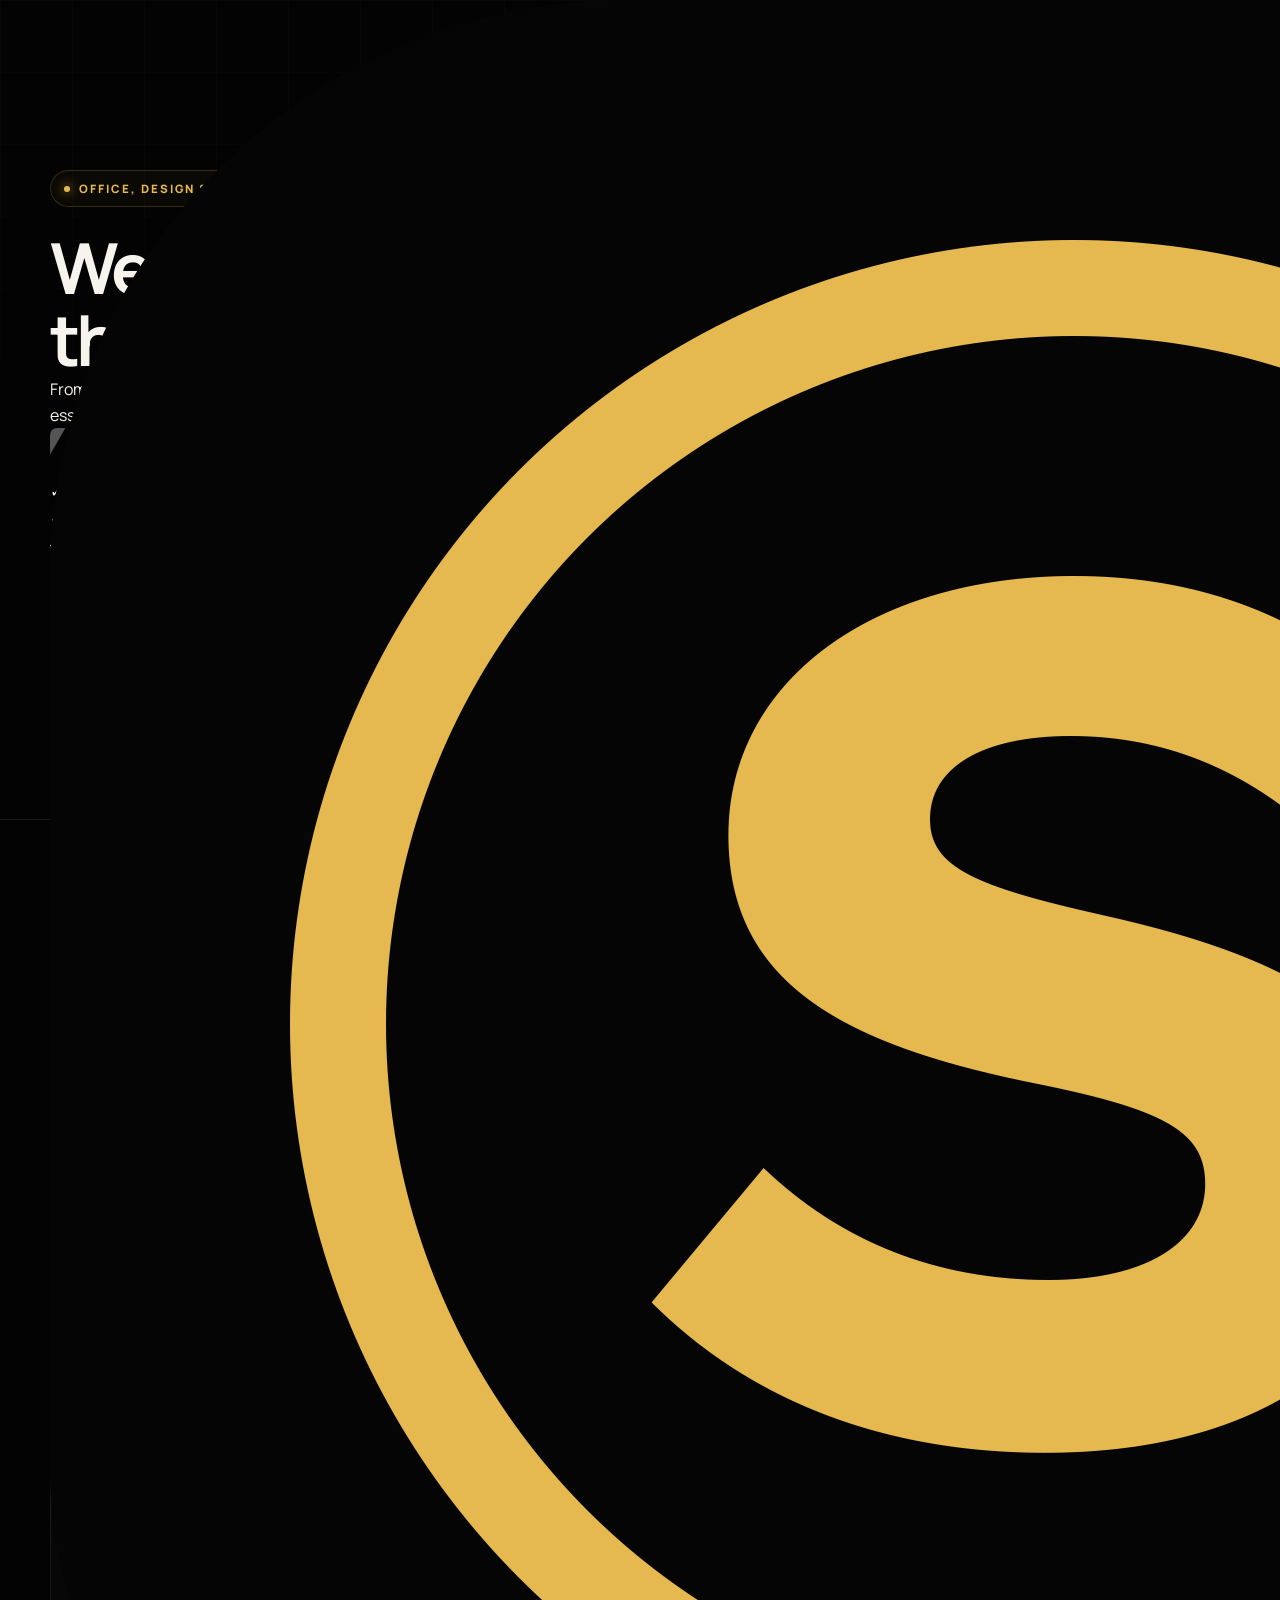
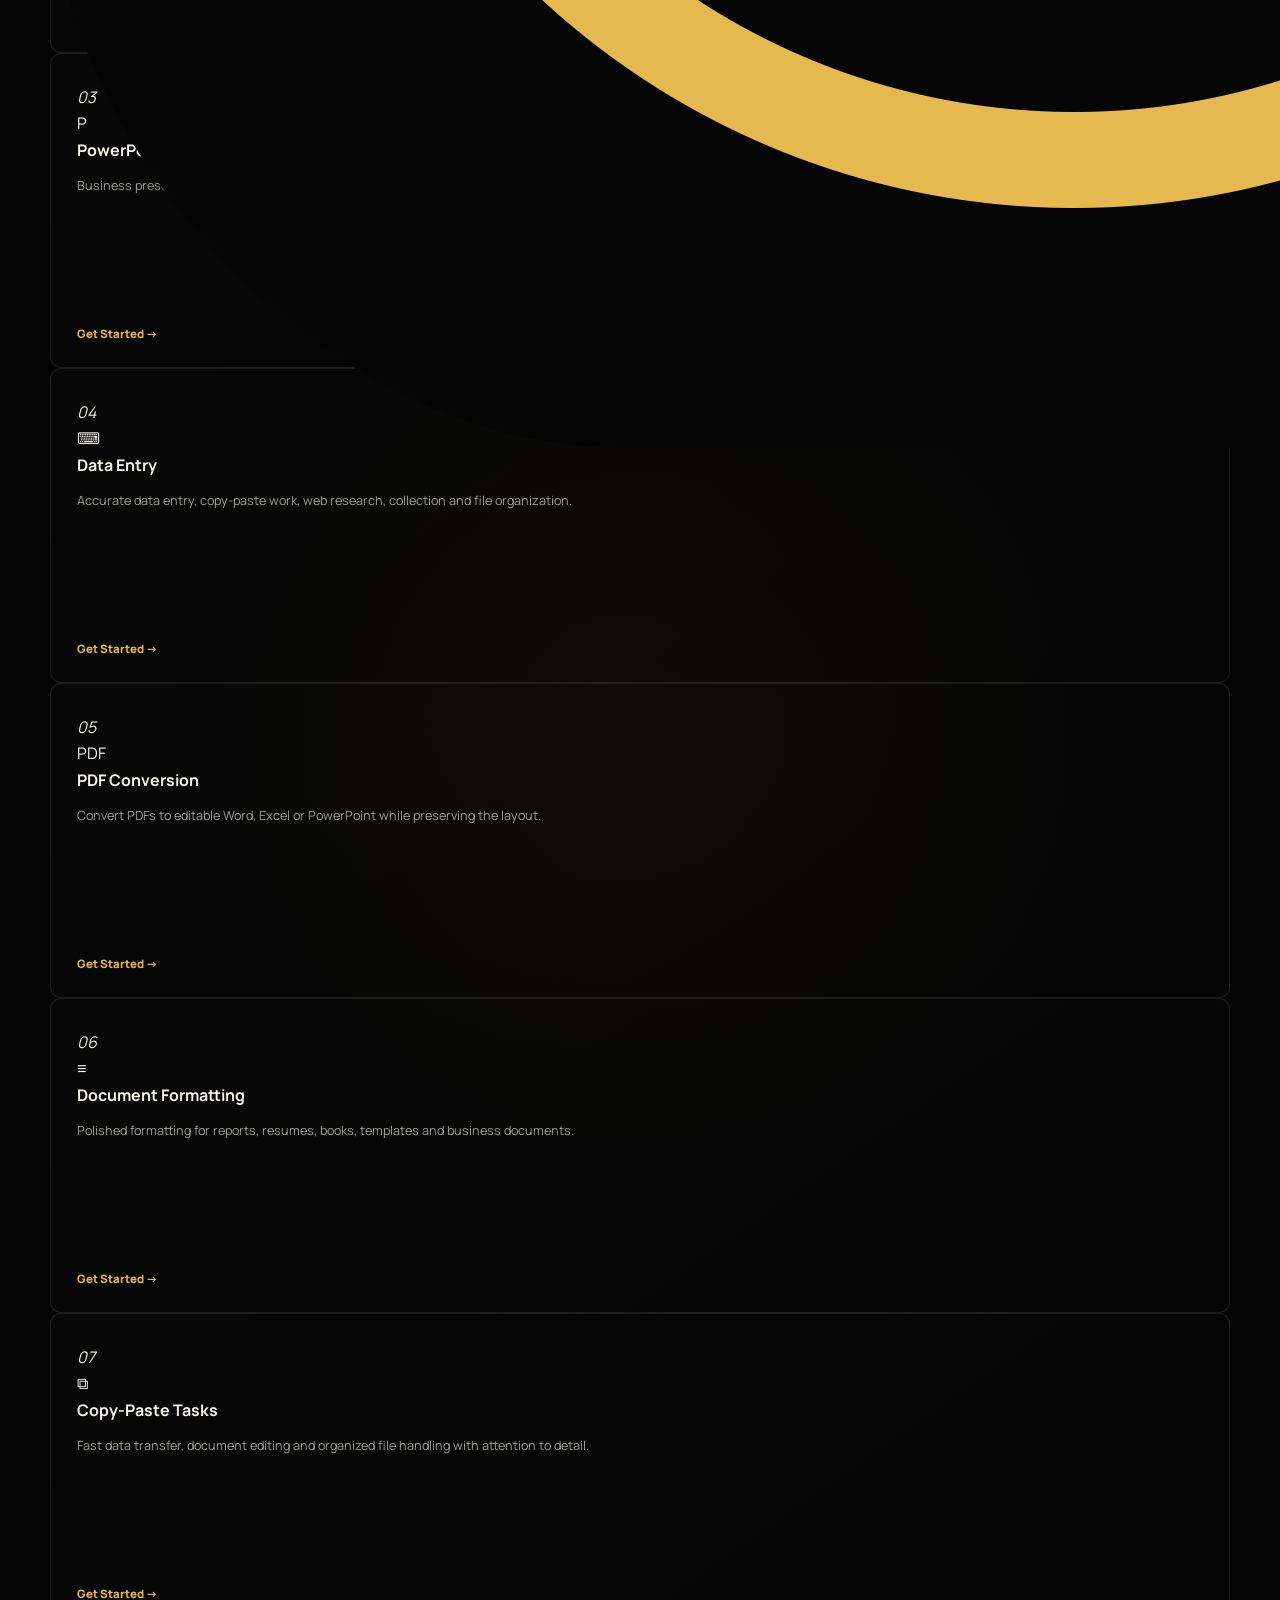
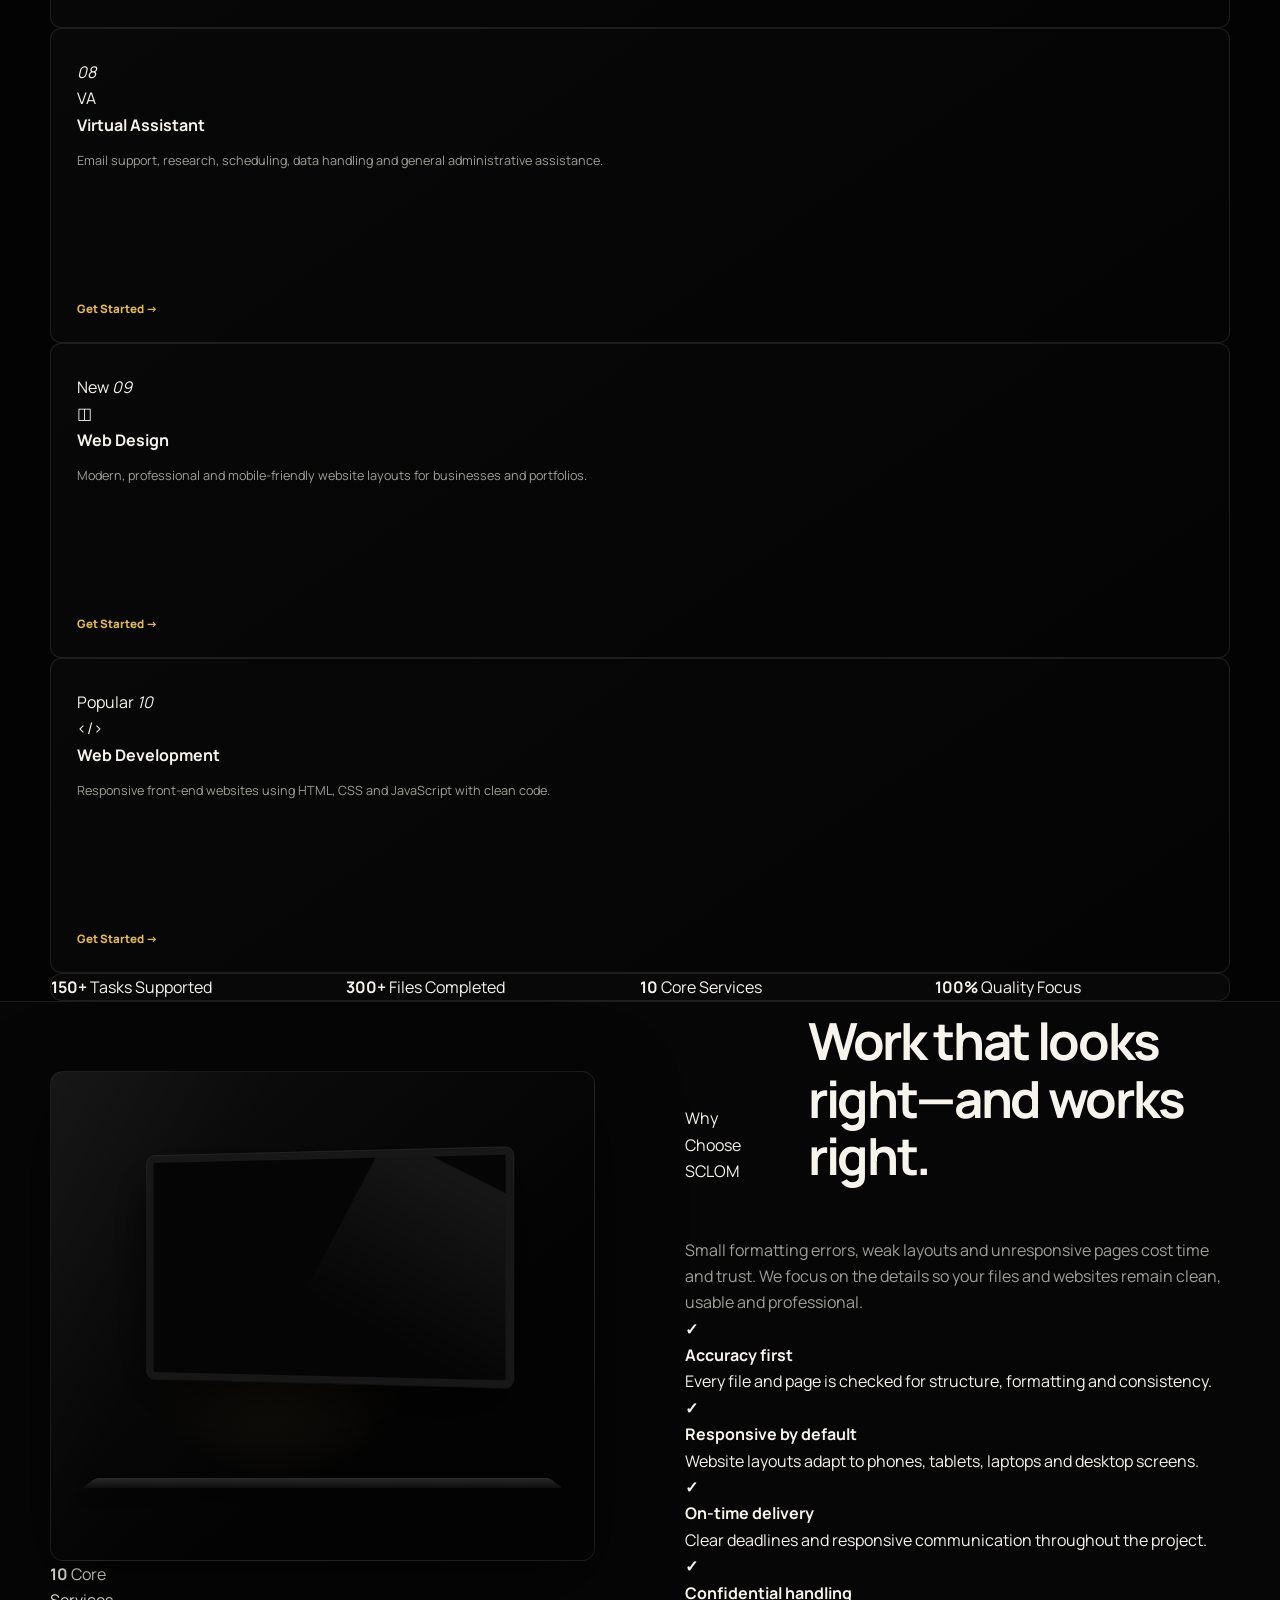
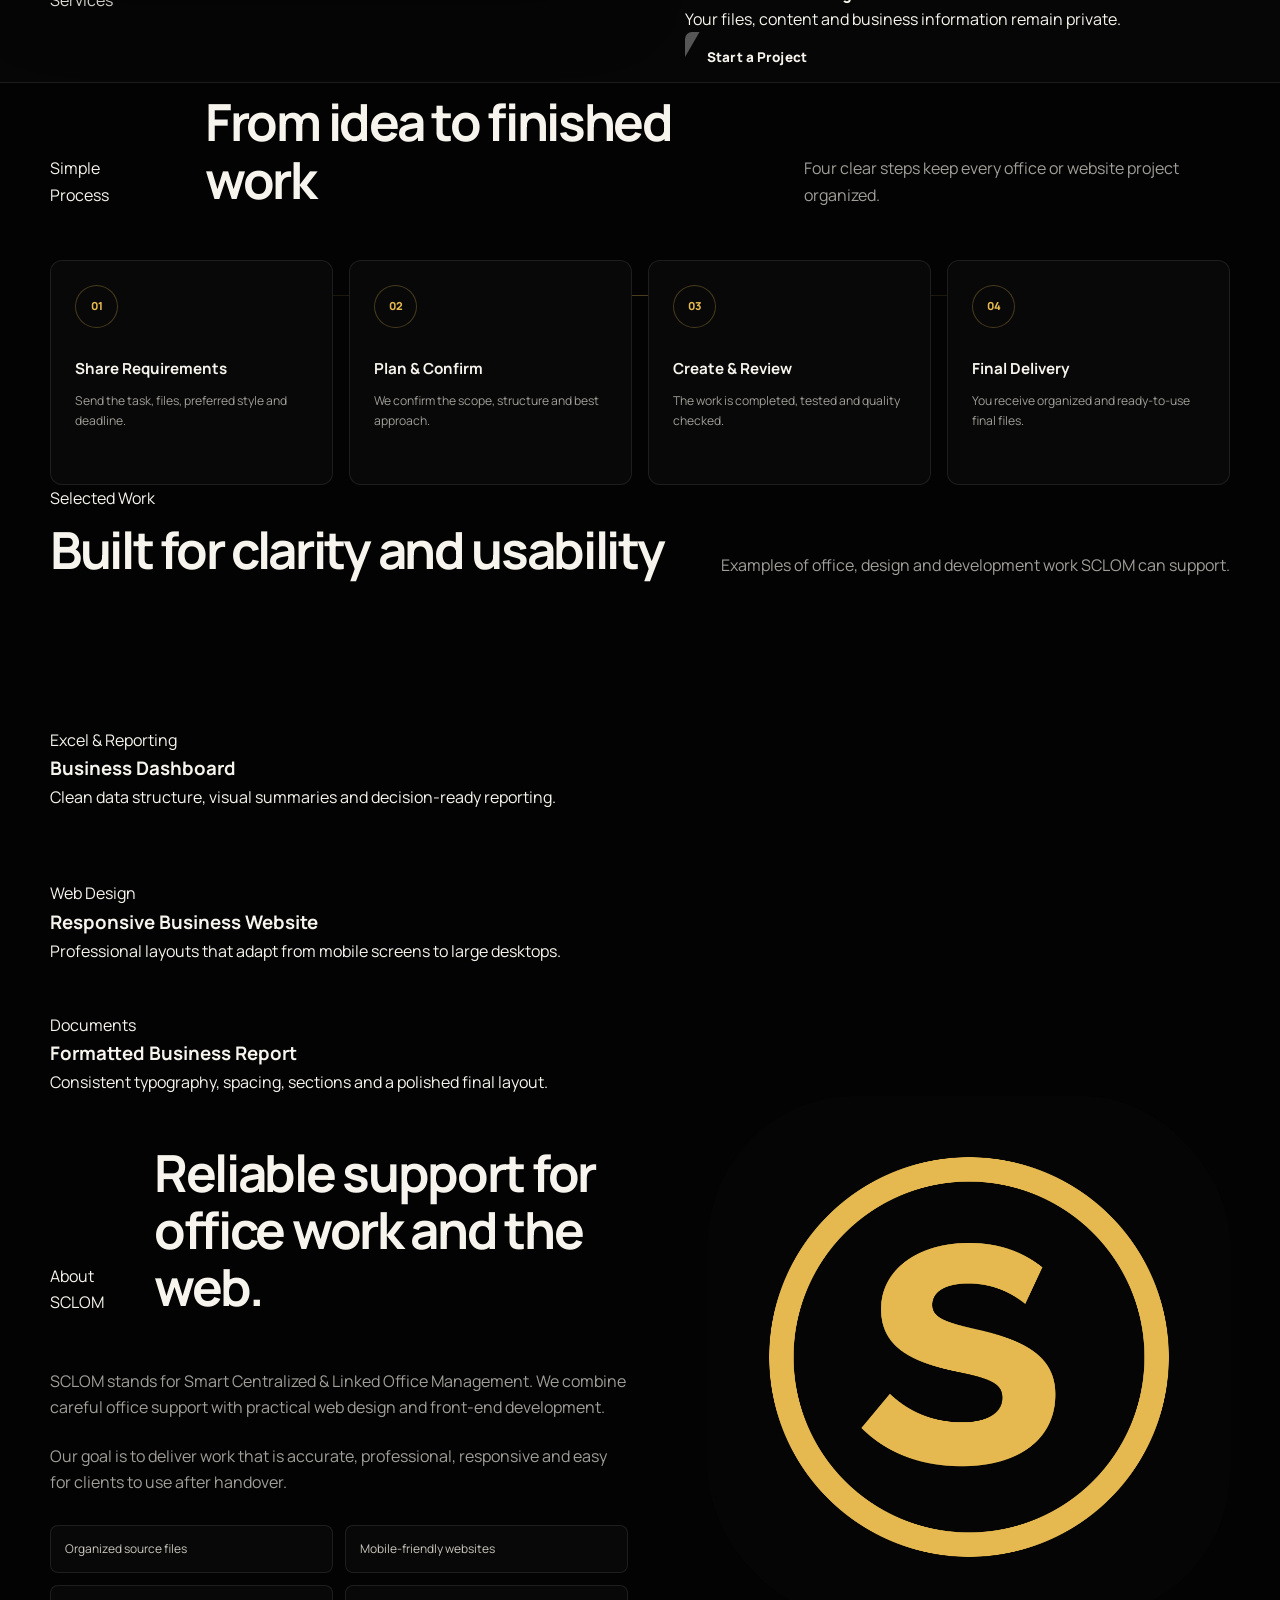
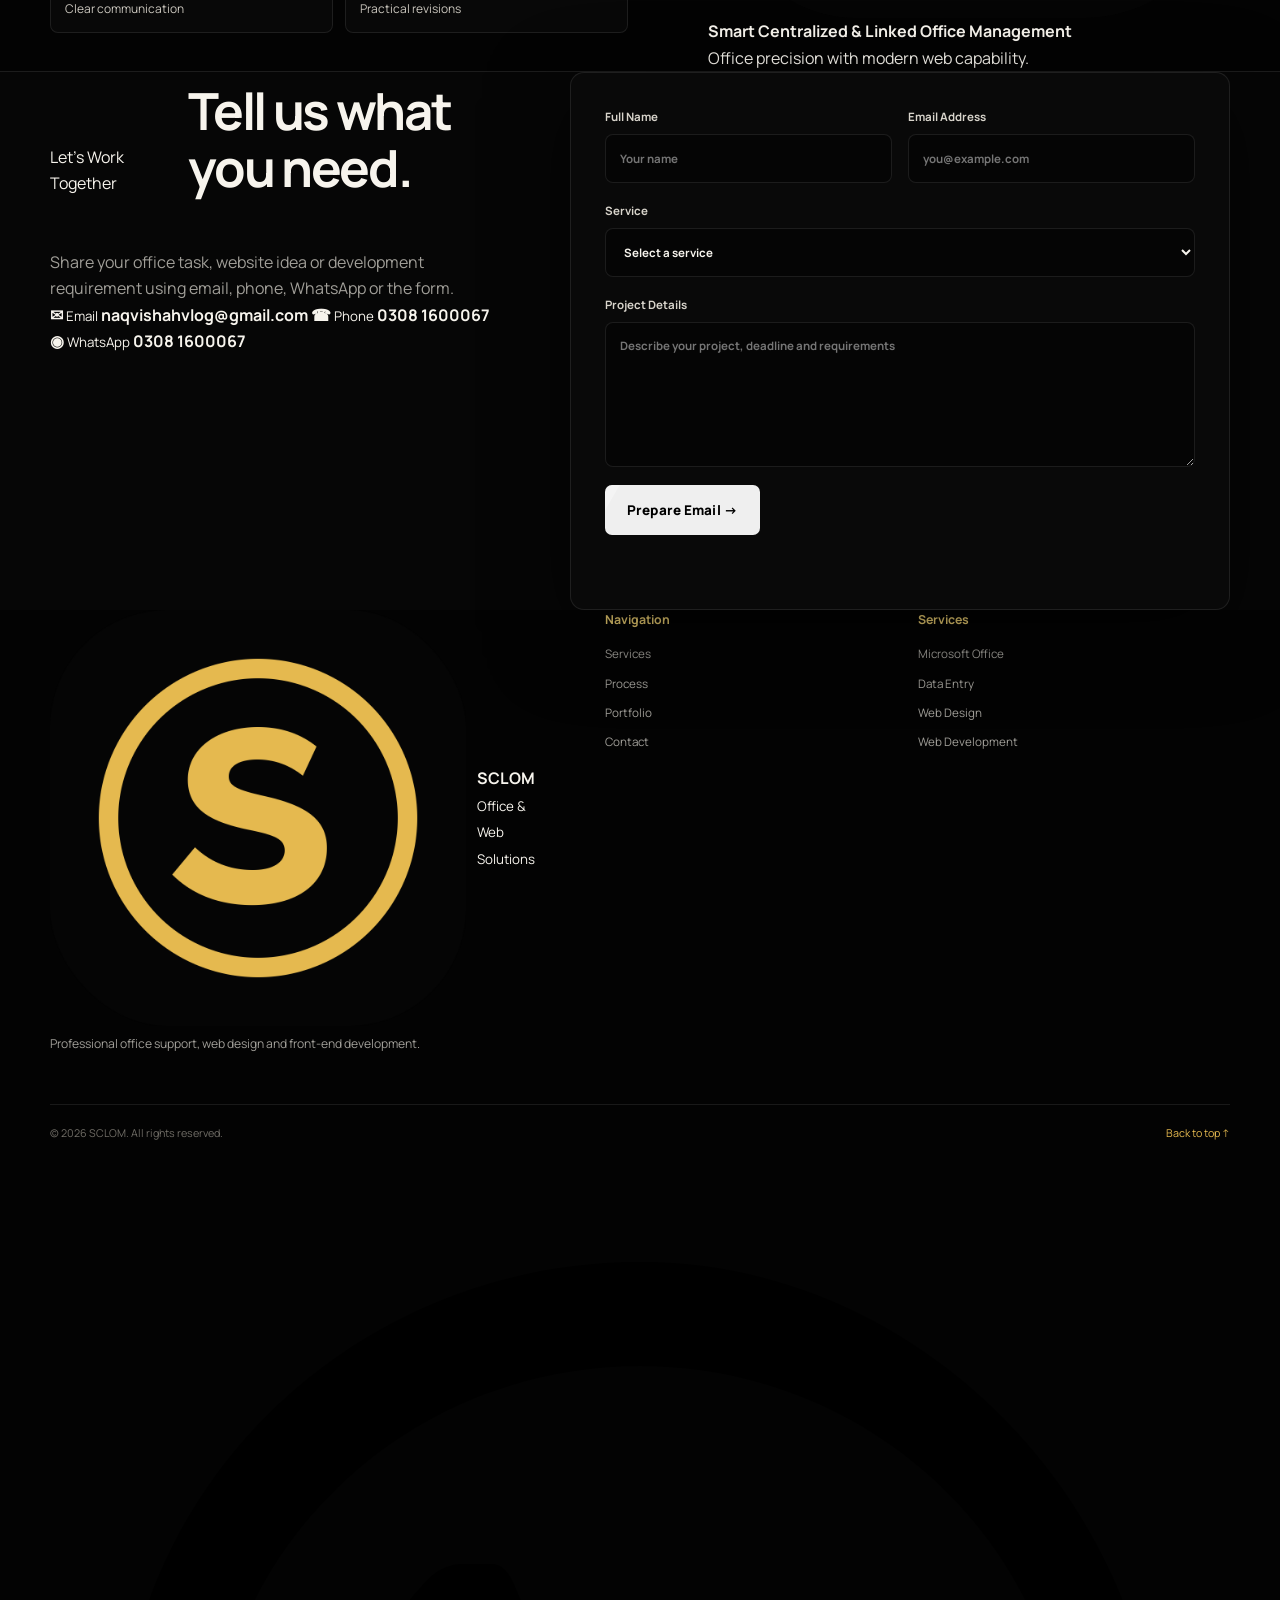
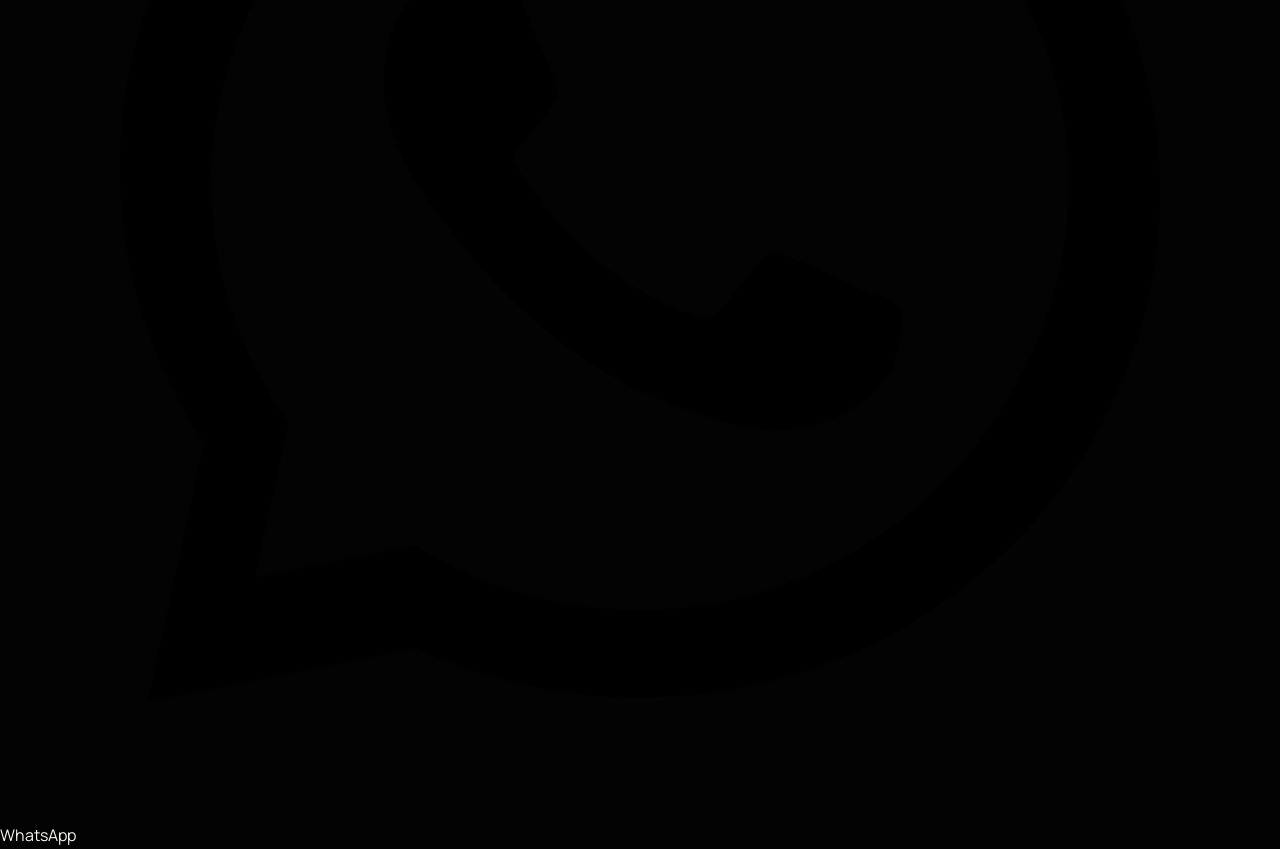
==== commit 35ffbdb7: "Update print statement from 'Hello' to 'Goodbye'" ====
--- a/index.html
+++ b/index.html
@@ -6,29 +6,41 @@
 
   <meta
     name="description"
-    content="SCLOM provides Microsoft Office, data entry, document formatting, web design and web development services."
+    content="SCLOM provides Microsoft Office, data entry, document formatting, web design, web development and virtual assistant services."
   />
 
-  <meta name="theme-color" content="#050505" />
+  <meta name="theme-color" content="#070707" />
 
   <meta
     property="og:title"
-    content="SCLOM | Office, Web Design & Development Services"
+    content="SCLOM | Office & Web Solutions"
   />
 
   <meta
     property="og:description"
-    content="Accurate office support, polished documents, responsive web design and reliable web development."
+    content="Professional office support, web design and responsive front-end development."
   />
 
   <meta property="og:type" content="website" />
 
-  <title>SCLOM | Office, Web Design & Development Services</title>
-
-  <link rel="icon" href="sclom-logo.png" type="image/png" />
-
-  <link rel="preconnect" href="https://fonts.googleapis.com" />
-  <link rel="preconnect" href="https://fonts.gstatic.com" crossorigin />
+  <title>SCLOM | Office & Web Solutions</title>
+
+  <link
+    rel="icon"
+    href="sclom-logo.png"
+    type="image/png"
+  />
+
+  <link
+    rel="preconnect"
+    href="https://fonts.googleapis.com"
+  />
+
+  <link
+    rel="preconnect"
+    href="https://fonts.gstatic.com"
+    crossorigin
+  />
 
   <link
     href="https://fonts.googleapis.com/css2?family=Manrope:wght@400;500;600;700;800&family=Playfair+Display:wght@700&display=swap"
@@ -40,24 +52,22 @@
 </head>
 
 <body>
+
   <a class="skip-link" href="#main-content">
     Skip to content
   </a>
 
-  <div class="site-noise" aria-hidden="true"></div>
+  <div class="page-noise" aria-hidden="true"></div>
   <div class="cursor-glow" aria-hidden="true"></div>
 
-  <!-- Introduction -->
-  <div
-    class="brand-intro"
-    id="brand-intro"
-    aria-label="SCLOM introduction"
-  >
-    <div class="brand-intro-content">
+  <!-- One-Time Intro -->
+  <div class="brand-intro" id="brand-intro">
+
+    <div class="brand-intro__content">
+
       <img
         src="sclom-logo.png"
-        alt="SCLOM Logo"
-        class="brand-intro-logo"
+        alt="SCLOM logo"
       />
 
       <h1>SCLOM</h1>
@@ -68,30 +78,49 @@
         Linked Office Management
       </p>
 
-      <div class="brand-intro-line"></div>
+      <i></i>
+
     </div>
+
   </div>
 
   <!-- Header -->
   <header class="site-header" id="site-header">
+
     <div class="container nav-wrap">
 
-      <a class="brand" href="#home" aria-label="SCLOM home">
-        <span class="brand-mark">
-          <img src="sclom-logo.png" alt="SCLOM Logo" />
+      <a
+        class="brand"
+        href="#home"
+        aria-label="SCLOM home"
+      >
+
+        <span class="brand__logo">
+
+          <img
+            src="sclom-logo.png"
+            alt="SCLOM logo"
+          />
+
         </span>
 
-        <span class="brand-copy">
+        <span class="brand__text">
+
           <strong>SCLOM</strong>
-          <small>Office &amp; Web Solutions</small>
+
+          <small>
+            Office &amp; Web Solutions
+          </small>
+
         </span>
+
       </a>
 
       <button
         class="menu-toggle"
         type="button"
+        aria-expanded="false"
         aria-controls="primary-nav"
-        aria-expanded="false"
         aria-label="Open navigation"
       >
         <span></span>
@@ -104,45 +133,71 @@
         id="primary-nav"
         aria-label="Primary navigation"
       >
-        <a href="#home" class="active">Home</a>
-        <a href="#services">Services</a>
-        <a href="#why-us">Why us</a>
-        <a href="#process">Process</a>
-        <a href="#work">Portfolio</a>
-        <a href="#about">About</a>
-        <a class="nav-cta" href="#contact">Let's Talk</a>
+
+        <a class="active" href="#home">
+          Home
+        </a>
+
+        <a href="#services">
+          Services
+        </a>
+
+        <a href="#why-us">
+          Why Us
+        </a>
+
+        <a href="#process">
+          Process
+        </a>
+
+        <a href="#portfolio">
+          Portfolio
+        </a>
+
+        <a href="#about">
+          About
+        </a>
+
+        <a class="nav-cta" href="#contact">
+          Let's Talk
+        </a>
+
       </nav>
 
     </div>
+
   </header>
 
   <main id="main-content">
 
-    <!-- Hero Section -->
-    <section class="hero section-pad" id="home">
+    <!-- Hero -->
+    <section class="hero" id="home">
 
       <div
-        class="hero-orbit orbit-one"
+        class="hero__orb hero__orb--one"
         aria-hidden="true"
       ></div>
 
       <div
-        class="hero-orbit orbit-two"
+        class="hero__orb hero__orb--two"
         aria-hidden="true"
       ></div>
 
       <div
-        class="hero-particles"
+        class="hero__dots"
         aria-hidden="true"
       ></div>
 
-      <div class="container hero-grid">
-
-        <div class="hero-copy reveal">
+      <div class="container hero__grid">
+
+        <div class="hero__copy reveal">
 
           <span class="eyebrow">
+
             <i></i>
+
             Office, Design &amp; Development
+
           </span>
 
           <h1>
@@ -150,129 +205,154 @@
             <span>finished.</span>
           </h1>
 
-          <p class="hero-lead">
-            From spreadsheets, documents and presentations to responsive
-            web design and development, SCLOM helps individuals and
-            businesses complete important work accurately and professionally.
+          <p>
+            From spreadsheets, presentations and document
+            formatting to responsive web design and development,
+            SCLOM helps individuals and businesses complete
+            essential work accurately and professionally.
           </p>
 
-          <div class="hero-actions">
-
-            <a class="btn btn-primary" href="#services">
+          <div class="hero__actions">
+
+            <a class="btn btn--gold" href="#services">
+
               Explore Services
 
-              <svg viewBox="0 0 24 24" aria-hidden="true">
-                <path d="M5 12h14M13 6l6 6-6 6" />
-              </svg>
+              <span>→</span>
+
             </a>
 
-            <a class="btn btn-ghost" href="#work">
-              <span class="play-icon">▶</span>
+            <a class="btn btn--dark" href="#portfolio">
+
               View Portfolio
+
             </a>
 
           </div>
 
-          <div
-            class="hero-trust"
-            aria-label="Service qualities"
-          >
-            <div>
-              <span>✓</span>
-              Responsive design
-            </div>
-
-            <div>
-              <span>✓</span>
-              Accurate work
-            </div>
-
-            <div>
-              <span>✓</span>
-              Private handling
-            </div>
+          <div class="hero__trust">
+
+            <span>
+              ✓ Responsive design
+            </span>
+
+            <span>
+              ✓ Accurate work
+            </span>
+
+            <span>
+              ✓ Confidential handling
+            </span>
+
           </div>
 
         </div>
 
         <div
-          class="hero-visual reveal"
-          aria-label="SCLOM workspace preview"
+          class="hero__visual reveal"
+          aria-label="SCLOM digital workspace illustration"
         >
 
-          <div class="gold-ring ring-back"></div>
-          <div class="gold-ring ring-front"></div>
-          <div class="hero-rock"></div>
+          <div class="hero-ring hero-ring--back"></div>
+          <div class="hero-ring hero-ring--front"></div>
+          <div class="workspace-shadow"></div>
 
           <div class="laptop">
 
-            <div class="laptop-screen">
-
-              <div class="screen-glare"></div>
+            <div class="laptop__screen">
+
+              <div class="laptop__glare"></div>
 
               <div class="screen-brand">
 
-                <span class="screen-logo">
+                <span>
+
                   <img
                     src="sclom-logo.png"
                     alt=""
                     aria-hidden="true"
                   />
+
                 </span>
 
                 <div>
-                  <strong>SCLOM</strong>
-                  <small>Office &amp; Web Solutions</small>
+
+                  <strong>
+                    SCLOM
+                  </strong>
+
+                  <small>
+                    Office &amp; Web Solutions
+                  </small>
+
                 </div>
 
               </div>
 
-              <div class="screen-dashboard">
-
-                <div class="dash-top">
-                  <span></span>
-                  <span></span>
-                  <span></span>
+              <div class="screen-ui">
+
+                <div class="screen-ui__top">
+
+                  <i></i>
+                  <i></i>
+                  <i></i>
+
                 </div>
 
-                <div class="dash-grid">
+                <div class="screen-ui__grid">
+
                   <i></i>
                   <i></i>
                   <i></i>
                   <i></i>
                   <i></i>
                   <i></i>
+
                 </div>
 
               </div>
 
             </div>
 
-            <div class="laptop-base">
+            <div class="laptop__base">
               <span></span>
             </div>
 
           </div>
 
-          <div class="float-card float-card-one">
-
-            <span class="float-icon">✓</span>
-
-            <div>
-              <strong>Responsive quality</strong>
-              <small>Mobile to desktop</small>
-            </div>
+          <div class="floating-card floating-card--top">
+
+            <b>✓</b>
+
+            <span>
+
+              <strong>
+                Quality checked
+              </strong>
+
+              <small>
+                Before every delivery
+              </small>
+
+            </span>
 
           </div>
 
-          <div class="float-card float-card-two">
-
-            <span class="float-icon">◇</span>
-
-            <div>
-              <strong>Files stay private</strong>
-              <small>Confidential handling</small>
-            </div>
+          <div class="floating-card floating-card--bottom">
+
+            <b>◇</b>
+
+            <span>
+
+              <strong>
+                Responsive layouts
+              </strong>
+
+              <small>
+                Phone to desktop
+              </small>
+
+            </span>
 
           </div>
 
@@ -280,23 +360,15 @@
 
       </div>
 
-      <a
-        class="scroll-hint"
-        href="#services"
-        aria-label="Scroll to services"
-      >
-        <span></span>
-        Scroll
-      </a>
-
     </section>
 
-    <!-- Services Strip -->
+    <!-- Service Strip -->
     <section
-      class="logo-strip"
-      aria-label="Core services"
+      class="service-strip"
+      aria-label="Main services"
     >
-      <div class="container logo-strip-inner">
+
+      <div class="container service-strip__inner">
 
         <span>Microsoft Office</span>
         <i></i>
@@ -313,16 +385,17 @@
         <span>Virtual Assistance</span>
 
       </div>
+
     </section>
 
     <!-- Services -->
-    <section class="services section-pad" id="services">
+    <section class="section services" id="services">
 
       <div class="container">
 
-        <div class="section-heading centered reveal">
-
-          <span class="section-kicker">
+        <div class="section-heading section-heading--center reveal">
+
+          <span>
             What We Do
           </span>
 
@@ -332,81 +405,70 @@
 
           <p>
             Reliable support for office tasks, digital content,
-            responsive websites and ongoing business work.
+            websites and ongoing business work.
           </p>
 
         </div>
 
-        <div class="service-grid">
-
-          <!-- Excel -->
+        <div class="services-grid">
+
           <article class="service-card reveal">
 
-            <span class="card-number">01</span>
-
-            <div class="icon-box">
-              <svg viewBox="0 0 24 24">
-                <path
-                  d="M4 4h16v16H4zM4 9h16M4 14h16M9 4v16M15 4v16"
-                />
-              </svg>
-            </div>
-
-            <h3>Microsoft Excel</h3>
+            <em>01</em>
+
+            <div class="service-icon">
+              ▦
+            </div>
+
+            <h3>
+              Microsoft Excel
+            </h3>
 
             <p>
-              Spreadsheets, formulas, charts, dashboards,
-              data cleaning, analysis and professional reports.
+              Spreadsheets, formulas, dashboards, charts,
+              data cleaning and professional reports.
             </p>
 
             <a href="#contact">
-              Get Started
-              <span>→</span>
+              Get Started →
             </a>
 
           </article>
 
-          <!-- Word -->
           <article class="service-card reveal">
 
-            <span class="card-number">02</span>
-
-            <div class="icon-box">
-              <svg viewBox="0 0 24 24">
-                <path
-                  d="M6 3h9l4 4v14H6zM15 3v5h4M9 12h7M9 16h7"
-                />
-              </svg>
-            </div>
-
-            <h3>Microsoft Word</h3>
+            <em>02</em>
+
+            <div class="service-icon">
+              W
+            </div>
+
+            <h3>
+              Microsoft Word
+            </h3>
 
             <p>
-              Professional formatting, editing, resumes,
-              reports, letters, templates and business documents.
+              Editing, resumes, reports, letters,
+              templates and professional document formatting.
             </p>
 
             <a href="#contact">
-              Get Started
-              <span>→</span>
+              Get Started →
             </a>
 
           </article>
 
-          <!-- PowerPoint -->
           <article class="service-card reveal">
 
-            <span class="card-number">03</span>
-
-            <div class="icon-box">
-              <svg viewBox="0 0 24 24">
-                <path
-                  d="M4 4h16v12H4zM8 20h8M12 16v4M8 8h8M8 12h5"
-                />
-              </svg>
-            </div>
-
-            <h3>PowerPoint</h3>
+            <em>03</em>
+
+            <div class="service-icon">
+              P
+            </div>
+
+            <h3>
+              PowerPoint
+            </h3>
 
             <p>
               Business presentations, pitch decks,
@@ -414,226 +476,176 @@
             </p>
 
             <a href="#contact">
-              Get Started
-              <span>→</span>
+              Get Started →
             </a>
 
           </article>
 
-          <!-- Data Entry -->
           <article class="service-card reveal">
 
-            <span class="card-number">04</span>
-
-            <div class="icon-box">
-              <svg viewBox="0 0 24 24">
-
-                <ellipse
-                  cx="12"
-                  cy="5"
-                  rx="7"
-                  ry="3"
-                />
-
-                <path
-                  d="M5 5v6c0 1.7 3.1 3 7 3s7-1.3 7-3V5M5 11v6c0 1.7 3.1 3 7 3s7-1.3 7-3v-6"
-                />
-
-              </svg>
-            </div>
-
-            <h3>Data Entry</h3>
+            <em>04</em>
+
+            <div class="service-icon">
+              ⌨
+            </div>
+
+            <h3>
+              Data Entry
+            </h3>
 
             <p>
               Accurate data entry, copy-paste work,
-              web research, data collection and file organization.
+              web research, collection and file organization.
             </p>
 
             <a href="#contact">
-              Get Started
-              <span>→</span>
+              Get Started →
             </a>
 
           </article>
 
-          <!-- PDF Conversion -->
           <article class="service-card reveal">
 
-            <span class="card-number">05</span>
-
-            <div class="icon-box">
-              <svg viewBox="0 0 24 24">
-                <path
-                  d="M7 3h8l4 4v14H7zM15 3v5h4M4 15h11M4 11h8"
-                />
-              </svg>
-            </div>
-
-            <h3>PDF Conversion</h3>
+            <em>05</em>
+
+            <div class="service-icon">
+              PDF
+            </div>
+
+            <h3>
+              PDF Conversion
+            </h3>
 
             <p>
-              Convert PDFs to editable Word, Excel or PowerPoint
-              while preserving quality and layout.
+              Convert PDFs to editable Word, Excel or
+              PowerPoint while preserving the layout.
             </p>
 
             <a href="#contact">
-              Get Started
-              <span>→</span>
+              Get Started →
             </a>
 
           </article>
 
-          <!-- Document Formatting -->
           <article class="service-card reveal">
 
-            <span class="card-number">06</span>
-
-            <div class="icon-box">
-              <svg viewBox="0 0 24 24">
-                <path
-                  d="M5 4h14M8 8h8M5 12h14M8 16h8M5 20h14"
-                />
-              </svg>
-            </div>
-
-            <h3>Document Formatting</h3>
+            <em>06</em>
+
+            <div class="service-icon">
+              ≡
+            </div>
+
+            <h3>
+              Document Formatting
+            </h3>
 
             <p>
               Polished formatting for reports, resumes,
-              books, templates and professional documents.
+              books, templates and business documents.
             </p>
 
             <a href="#contact">
-              Get Started
-              <span>→</span>
+              Get Started →
             </a>
 
           </article>
 
-          <!-- Copy-Paste -->
           <article class="service-card reveal">
 
-            <span class="card-number">07</span>
-
-            <div class="icon-box">
-              <svg viewBox="0 0 24 24">
-
-                <rect
-                  x="8"
-                  y="8"
-                  width="11"
-                  height="12"
-                  rx="2"
-                />
-
-                <path
-                  d="M16 8V6a2 2 0 0 0-2-2H6a2 2 0 0 0-2 2v9a2 2 0 0 0 2 2h2"
-                />
-
-              </svg>
-            </div>
-
-            <h3>Copy-Paste Tasks</h3>
+            <em>07</em>
+
+            <div class="service-icon">
+              ⧉
+            </div>
+
+            <h3>
+              Copy-Paste Tasks
+            </h3>
 
             <p>
-              Fast data transfer, document editing
-              and file organization with careful attention.
+              Fast data transfer, document editing and
+              organized file handling with attention to detail.
             </p>
 
             <a href="#contact">
-              Get Started
-              <span>→</span>
+              Get Started →
             </a>
 
           </article>
 
-          <!-- Virtual Assistant -->
           <article class="service-card reveal">
 
-            <span class="card-number">08</span>
-
-            <div class="icon-box">
-              <svg viewBox="0 0 24 24">
-
-                <circle
-                  cx="12"
-                  cy="8"
-                  r="4"
-                />
-
-                <path
-                  d="M4 21c.5-5 3.2-7 8-7s7.5 2 8 7M18 4l1 1 2-2"
-                />
-
-              </svg>
-            </div>
-
-            <h3>Virtual Assistant</h3>
+            <em>08</em>
+
+            <div class="service-icon">
+              VA
+            </div>
+
+            <h3>
+              Virtual Assistant
+            </h3>
 
             <p>
-              Email support, web research, scheduling,
-              data handling and general admin assistance.
+              Email support, research, scheduling,
+              data handling and general administrative assistance.
             </p>
 
             <a href="#contact">
-              Get Started
-              <span>→</span>
+              Get Started →
             </a>
 
           </article>
 
-          <!-- Web Design -->
-          <article class="service-card web-card reveal">
-
-            <span class="featured-tag">New</span>
-            <span class="card-number">09</span>
-
-            <div class="icon-box">
-              <svg viewBox="0 0 24 24">
-                <path
-                  d="M3 5h18v14H3zM3 9h18M7 7h.01M10 7h.01M13 7h.01M7 13h4M7 16h8M15 12h3v4h-3z"
-                />
-              </svg>
-            </div>
-
-            <h3>Web Design</h3>
+          <article class="service-card service-card--featured reveal">
+
+            <span class="service-tag">
+              New
+            </span>
+
+            <em>09</em>
+
+            <div class="service-icon">
+              ◫
+            </div>
+
+            <h3>
+              Web Design
+            </h3>
 
             <p>
-              Modern, professional and mobile-friendly layouts
-              designed for businesses, portfolios and services.
+              Modern, professional and mobile-friendly website
+              layouts for businesses and portfolios.
             </p>
 
             <a href="#contact">
-              Get Started
-              <span>→</span>
+              Get Started →
             </a>
 
           </article>
 
-          <!-- Web Development -->
-          <article class="service-card web-card featured reveal">
-
-            <span class="featured-tag">Popular</span>
-            <span class="card-number">10</span>
-
-            <div class="icon-box">
-              <svg viewBox="0 0 24 24">
-                <path
-                  d="M8 6l-5 6 5 6M16 6l5 6-5 6M14 3l-4 18"
-                />
-              </svg>
-            </div>
-
-            <h3>Web Development</h3>
+          <article class="service-card service-card--featured reveal">
+
+            <span class="service-tag">
+              Popular
+            </span>
+
+            <em>10</em>
+
+            <div class="service-icon">
+              &lt;/&gt;
+            </div>
+
+            <h3>
+              Web Development
+            </h3>
 
             <p>
               Responsive front-end websites using HTML,
-              CSS and JavaScript with clean, maintainable code.
+              CSS and JavaScript with clean code.
             </p>
 
             <a href="#contact">
-              Get Started
-              <span>→</span>
+              Get Started →
             </a>
 
           </article>
@@ -645,12 +657,11 @@
     </section>
 
     <!-- Statistics -->
-    <section class="stats-section">
+    <section class="stats">
 
       <div class="container stats-grid reveal">
 
-        <div class="stat-item">
-          <span class="stat-icon">☺</span>
+        <div>
 
           <strong
             data-count="150"
@@ -659,11 +670,13 @@
             0
           </strong>
 
-          <small>Tasks Supported</small>
-        </div>
-
-        <div class="stat-item">
-          <span class="stat-icon">▣</span>
+          <span>
+            Tasks Supported
+          </span>
+
+        </div>
+
+        <div>
 
           <strong
             data-count="300"
@@ -672,11 +685,13 @@
             0
           </strong>
 
-          <small>Files Completed</small>
-        </div>
-
-        <div class="stat-item">
-          <span class="stat-icon">♛</span>
+          <span>
+            Files Completed
+          </span>
+
+        </div>
+
+        <div>
 
           <strong
             data-count="10"
@@ -685,11 +700,13 @@
             0
           </strong>
 
-          <small>Core Services</small>
-        </div>
-
-        <div class="stat-item">
-          <span class="stat-icon">↗</span>
+          <span>
+            Core Services
+          </span>
+
+        </div>
+
+        <div>
 
           <strong
             data-count="100"
@@ -698,57 +715,65 @@
             0
           </strong>
 
-          <small>Quality Focus</small>
+          <span>
+            Quality Focus
+          </span>
+
         </div>
 
       </div>
 
     </section>
 
-    <!-- Why Choose Us -->
-    <section class="why section-pad" id="why-us">
+    <!-- Why Us -->
+    <section class="section why" id="why-us">
 
       <div class="container split-grid">
 
-        <div class="studio-visual reveal">
+        <div class="why-visual reveal">
 
           <div class="monitor-scene">
 
             <div class="monitor">
 
-              <div class="monitor-bar">
+              <div class="monitor__top">
+
                 <i></i>
                 <i></i>
                 <i></i>
+
               </div>
 
-              <div class="code-lines">
-                <span style="--w:72%"></span>
-                <span style="--w:48%"></span>
-                <span style="--w:84%"></span>
-                <span style="--w:58%"></span>
-                <span style="--w:91%"></span>
-                <span style="--w:63%"></span>
-                <span style="--w:78%"></span>
+              <div class="monitor__code">
+
+                <span></span>
+                <span></span>
+                <span></span>
+                <span></span>
+                <span></span>
+
               </div>
 
-              <div class="sheet-preview">
+              <div class="monitor__cards">
+
                 <i></i>
                 <i></i>
                 <i></i>
                 <i></i>
+
               </div>
 
             </div>
 
             <div class="desk"></div>
-            <div class="desk-glow"></div>
 
           </div>
 
-          <div class="experience-badge">
-
-            <strong>10</strong>
+          <div class="skills-badge">
+
+            <strong>
+              10
+            </strong>
 
             <span>
               Core
@@ -762,87 +787,107 @@
 
         <div class="why-copy reveal">
 
-          <span class="section-kicker">
-            Why Choose SCLOM
-          </span>
-
-          <h2>
-            Work that looks right—and works right.
-          </h2>
+          <div class="section-heading">
+
+            <span>
+              Why Choose SCLOM
+            </span>
+
+            <h2>
+              Work that looks right—and works right.
+            </h2>
+
+          </div>
 
           <p>
-            Small errors, weak layouts and unresponsive pages
-            cost time and trust. We focus on the details so
-            your files and websites are organized, polished
-            and ready to use.
+            Small formatting errors, weak layouts and unresponsive
+            pages cost time and trust. We focus on the details
+            so your files and websites remain clean, usable
+            and professional.
           </p>
 
-          <div class="benefit-list">
-
-            <div>
-
-              <span>✓</span>
-
-              <p>
-                <strong>Accuracy first</strong>
-
-                <small>
+          <div class="benefits">
+
+            <article>
+
+              <b>✓</b>
+
+              <div>
+
+                <strong>
+                  Accuracy first
+                </strong>
+
+                <p>
                   Every file and page is checked for structure,
                   formatting and consistency.
-                </small>
-              </p>
-
-            </div>
-
-            <div>
-
-              <span>✓</span>
-
-              <p>
-                <strong>Responsive by default</strong>
-
-                <small>
-                  Web layouts adapt cleanly to phones,
-                  tablets, laptops and desktop screens.
-                </small>
-              </p>
-
-            </div>
-
-            <div>
-
-              <span>✓</span>
-
-              <p>
-                <strong>On-time delivery</strong>
-
-                <small>
+                </p>
+
+              </div>
+
+            </article>
+
+            <article>
+
+              <b>✓</b>
+
+              <div>
+
+                <strong>
+                  Responsive by default
+                </strong>
+
+                <p>
+                  Website layouts adapt to phones, tablets,
+                  laptops and desktop screens.
+                </p>
+
+              </div>
+
+            </article>
+
+            <article>
+
+              <b>✓</b>
+
+              <div>
+
+                <strong>
+                  On-time delivery
+                </strong>
+
+                <p>
                   Clear deadlines and responsive communication
                   throughout the project.
-                </small>
-              </p>
-
-            </div>
-
-            <div>
-
-              <span>✓</span>
-
-              <p>
-                <strong>Confidential handling</strong>
-
-                <small>
-                  Your documents, content and business
-                  information stay private.
-                </small>
-              </p>
-
-            </div>
+                </p>
+
+              </div>
+
+            </article>
+
+            <article>
+
+              <b>✓</b>
+
+              <div>
+
+                <strong>
+                  Confidential handling
+                </strong>
+
+                <p>
+                  Your files, content and business information
+                  remain private.
+                </p>
+
+              </div>
+
+            </article>
 
           </div>
 
-          <a class="btn btn-primary" href="#about">
-            Know More About Us
+          <a class="btn btn--gold" href="#contact">
+            Start a Project
           </a>
 
         </div>
@@ -852,13 +897,13 @@
     </section>
 
     <!-- Process -->
-    <section class="process section-pad" id="process">
+    <section class="section process" id="process">
 
       <div class="container">
 
-        <div class="section-heading centered reveal">
-
-          <span class="section-kicker">
+        <div class="section-heading section-heading--center reveal">
+
+          <span>
             Simple Process
           </span>
 
@@ -868,7 +913,7 @@
 
           <p>
             Four clear steps keep every office or website
-            project organized and easy to follow.
+            project organized.
           </p>
 
         </div>
@@ -877,52 +922,64 @@
 
           <article class="process-card reveal">
 
-            <span>01</span>
-
-            <h3>Share Your Requirements</h3>
+            <span>
+              01
+            </span>
+
+            <h3>
+              Share Requirements
+            </h3>
 
             <p>
-              Tell us what you need, the preferred style,
-              files and deadline.
+              Send the task, files, preferred style and deadline.
             </p>
 
           </article>
 
           <article class="process-card reveal">
 
-            <span>02</span>
-
-            <h3>Plan &amp; Confirm</h3>
+            <span>
+              02
+            </span>
+
+            <h3>
+              Plan &amp; Confirm
+            </h3>
 
             <p>
-              We confirm the scope, structure and best
-              approach before work begins.
+              We confirm the scope, structure and best approach.
             </p>
 
           </article>
 
           <article class="process-card reveal">
 
-            <span>03</span>
-
-            <h3>Create &amp; Review</h3>
+            <span>
+              03
+            </span>
+
+            <h3>
+              Create &amp; Review
+            </h3>
 
             <p>
-              Your work is completed, tested and checked
-              across the required formats or screens.
+              The work is completed, tested and quality checked.
             </p>
 
           </article>
 
           <article class="process-card reveal">
 
-            <span>04</span>
-
-            <h3>Final Delivery</h3>
+            <span>
+              04
+            </span>
+
+            <h3>
+              Final Delivery
+            </h3>
 
             <p>
-              You receive clean, organized and ready-to-use
-              files with revisions where agreed.
+              You receive organized and ready-to-use final files.
             </p>
 
           </article>
@@ -934,15 +991,15 @@
     </section>
 
     <!-- Portfolio -->
-    <section class="work section-pad" id="work">
+    <section class="section portfolio" id="portfolio">
 
       <div class="container">
 
-        <div class="section-heading reveal">
+        <div class="section-heading section-heading--row reveal">
 
           <div>
 
-            <span class="section-kicker">
+            <span>
               Selected Work
             </span>
 
@@ -953,45 +1010,48 @@
           </div>
 
           <p>
-            Examples of the type of office, design and
-            development work SCLOM can support.
+            Examples of office, design and development work
+            SCLOM can support.
           </p>
 
         </div>
 
-        <div class="work-grid">
-
-          <article class="work-card work-card-large reveal">
-
-            <div
-              class="work-preview dashboard-preview"
-              aria-hidden="true"
-            >
-
-              <div class="preview-sidebar"></div>
-
-              <div class="preview-content">
+        <div class="portfolio-grid">
+
+          <article class="project project--large reveal">
+
+            <div class="project-preview dashboard-preview">
+
+              <div class="dashboard-sidebar"></div>
+
+              <div class="dashboard-main">
 
                 <i></i>
                 <i></i>
 
-                <div class="preview-chart"></div>
-
-                <div class="preview-row">
+                <div class="chart"></div>
+
+                <div class="mini-boxes">
+
                   <span></span>
                   <span></span>
                   <span></span>
+
                 </div>
 
               </div>
 
             </div>
 
-            <div class="work-copy">
-
-              <span>Excel &amp; Reporting</span>
-
-              <h3>Business Dashboard</h3>
+            <div class="project-copy">
+
+              <span>
+                Excel &amp; Reporting
+              </span>
+
+              <h3>
+                Business Dashboard
+              </h3>
 
               <p>
                 Clean data structure, visual summaries
@@ -1002,61 +1062,65 @@
 
           </article>
 
-          <article class="work-card reveal">
-
-            <div
-              class="work-preview website-preview"
-              aria-hidden="true"
-            >
-
-              <div class="mini-nav"></div>
-              <div class="mini-hero"></div>
-
-              <div class="mini-cards">
-                <i></i>
-                <i></i>
-                <i></i>
-              </div>
-
-            </div>
-
-            <div class="work-copy">
-
-              <span>Web Design</span>
-
-              <h3>Responsive Business Website</h3>
+          <article class="project reveal">
+
+            <div class="project-preview website-preview">
+
+              <i></i>
+
+              <div></div>
+
+              <span></span>
+              <span></span>
+              <span></span>
+
+            </div>
+
+            <div class="project-copy">
+
+              <span>
+                Web Design
+              </span>
+
+              <h3>
+                Responsive Business Website
+              </h3>
 
               <p>
-                Professional layouts that adapt from
-                mobile screens to large desktops.
+                Professional layouts that adapt from mobile
+                screens to large desktops.
               </p>
 
             </div>
 
           </article>
 
-          <article class="work-card reveal">
-
-            <div
-              class="work-preview document-preview"
-              aria-hidden="true"
-            >
-
-              <div class="paper">
+          <article class="project reveal">
+
+            <div class="project-preview document-preview">
+
+              <div class="document-sheet">
+
                 <i></i>
                 <i></i>
                 <i></i>
                 <i></i>
+
                 <span></span>
+
               </div>
 
             </div>
 
-            <div class="work-copy">
-
-              <span>Documents</span>
-
-              <h3>Formatted Business Report</h3>
+            <div class="project-copy">
+
+              <span>
+                Documents
+              </span>
+
+              <h3>
+                Formatted Business Report
+              </h3>
 
               <p>
                 Consistent typography, spacing, sections
@@ -1074,54 +1138,70 @@
     </section>
 
     <!-- About -->
-    <section class="about section-pad" id="about">
+    <section class="section about" id="about">
 
       <div class="container about-grid">
 
         <div class="about-copy reveal">
 
-          <span class="section-kicker">
-            About SCLOM
-          </span>
-
-          <h2>
-            Reliable support for office work and the web.
-          </h2>
+          <div class="section-heading">
+
+            <span>
+              About SCLOM
+            </span>
+
+            <h2>
+              Reliable support for office work and the web.
+            </h2>
+
+          </div>
 
           <p>
             SCLOM stands for Smart Centralized &amp; Linked
-            Office Management. We combine careful office
-            support with practical web design and
-            front-end development.
+            Office Management. We combine careful office support
+            with practical web design and front-end development.
           </p>
 
           <p>
-            Our goal is simple: deliver work that is accurate,
+            Our goal is to deliver work that is accurate,
             professional, responsive and easy for clients
             to use after handover.
           </p>
 
           <div class="about-points">
-            <span>Organized source files</span>
-            <span>Mobile-friendly websites</span>
-            <span>Clear communication</span>
-            <span>Practical revisions</span>
+
+            <span>
+              Organized source files
+            </span>
+
+            <span>
+              Mobile-friendly websites
+            </span>
+
+            <span>
+              Clear communication
+            </span>
+
+            <span>
+              Practical revisions
+            </span>
+
           </div>
 
         </div>
 
-        <div class="about-panel reveal">
-
-          <div class="about-logo">
-            <img
-              src="sclom-logo.png"
-              alt="SCLOM Logo"
-            />
-          </div>
-
-          <strong>Smart Centralized</strong>
-
-          <span>&amp;</span>
+        <div class="about-card reveal">
+
+          <img
+            src="sclom-logo.png"
+            alt="SCLOM logo"
+          />
+
+          <strong>
+            Smart Centralized
+          </strong>
+
+          <b>&amp;</b>
 
           <strong>
             Linked Office Management
@@ -1138,51 +1218,86 @@
     </section>
 
     <!-- Contact -->
-    <section class="contact section-pad" id="contact">
+    <section class="section contact" id="contact">
 
       <div class="container contact-grid">
 
         <div class="contact-copy reveal">
 
-          <span class="section-kicker">
-            Let's Work Together
-          </span>
-
-          <h2>
-            Tell us what you need.
-          </h2>
+          <div class="section-heading">
+
+            <span>
+              Let's Work Together
+            </span>
+
+            <h2>
+              Tell us what you need.
+            </h2>
+
+          </div>
 
           <p>
             Share your office task, website idea or development
-            requirement. Replace the sample email and WhatsApp
-            number with your real details before publishing.
+            requirement using email, phone, WhatsApp or the form.
           </p>
 
-          <div class="contact-list">
-
-            <a href="mailto:your-email@example.com">
-
-              <span>✉</span>
-
-              <div>
-                <small>Email</small>
-                <strong>your-email@example.com</strong>
-              </div>
+          <div class="contact-links">
+
+            <a href="mailto:naqvishahvlog@gmail.com">
+
+              <b>✉</b>
+
+              <span>
+
+                <small>
+                  Email
+                </small>
+
+                <strong>
+                  naqvishahvlog@gmail.com
+                </strong>
+
+              </span>
 
             </a>
 
+            <a href="tel:+923081600067">
+
+              <b>☎</b>
+
+              <span>
+
+                <small>
+                  Phone
+                </small>
+
+                <strong>
+                  0308 1600067
+                </strong>
+
+              </span>
+
+            </a>
+
             <a
-              href="https://wa.me/923081600067"
+              href="https://wa.me/923081600067?text=Hello%20SCLOM%2C%20I%20want%20to%20discuss%20a%20project."
               target="_blank"
-              rel="noopener"
+              rel="noopener noreferrer"
             >
 
-              <span>◉</span>
-
-              <div>
-                <small>WhatsApp</small>
-                <strong>+92 300000000</strong>
-              </div>
+              <b>◉</b>
+
+              <span>
+
+                <small>
+                  WhatsApp
+                </small>
+
+                <strong>
+                  0308 1600067
+                </strong>
+
+              </span>
 
             </a>
 
@@ -1199,47 +1314,75 @@
           <div class="form-row">
 
             <label>
+
               Full Name
 
               <input
                 type="text"
                 name="name"
+                placeholder="Your name"
                 autocomplete="name"
-                placeholder="Your name"
                 required
               />
+
             </label>
 
             <label>
+
               Email Address
 
               <input
                 type="email"
                 name="email"
+                placeholder="you@example.com"
                 autocomplete="email"
-                placeholder="your@example.com"
                 required
               />
+
             </label>
 
           </div>
 
           <label>
+
             Service
 
             <select name="service" required>
-              <option value="">Select a service</option>
-              <option>Microsoft Office</option>
-              <option>Data Entry</option>
-              <option>PDF / Document Formatting</option>
-              <option>Virtual Assistant</option>
-              <option>Web Design</option>
-              <option>Web Development</option>
+
+              <option value="">
+                Select a service
+              </option>
+
+              <option>
+                Microsoft Office
+              </option>
+
+              <option>
+                Data Entry
+              </option>
+
+              <option>
+                PDF / Document Formatting
+              </option>
+
+              <option>
+                Virtual Assistant
+              </option>
+
+              <option>
+                Web Design
+              </option>
+
+              <option>
+                Web Development
+              </option>
+
             </select>
 
           </label>
 
           <label>
+
             Project Details
 
             <textarea
@@ -1248,14 +1391,14 @@
               placeholder="Describe your project, deadline and requirements"
               required
             ></textarea>
+
           </label>
 
           <button
-            class="btn btn-primary"
+            class="btn btn--gold"
             type="submit"
           >
-            Prepare Email
-            <span>→</span>
+            Prepare Email →
           </button>
 
           <p
@@ -1273,21 +1416,33 @@
   </main>
 
   <!-- Footer -->
-  <footer class="site-footer">
+  <footer class="footer">
 
     <div class="container footer-grid">
 
       <div>
 
-        <a class="brand footer-brand" href="#home">
-
-          <span class="brand-mark">
-            <img src="sclom-logo.png" alt="SCLOM Logo" />
+        <a class="brand" href="#home">
+
+          <span class="brand__logo">
+
+            <img
+              src="sclom-logo.png"
+              alt="SCLOM logo"
+            />
+
           </span>
 
-          <span class="brand-copy">
-            <strong>SCLOM</strong>
-            <small>Office &amp; Web Solutions</small>
+          <span class="brand__text">
+
+            <strong>
+              SCLOM
+            </strong>
+
+            <small>
+              Office &amp; Web Solutions
+            </small>
+
           </span>
 
         </a>
@@ -1301,23 +1456,49 @@
 
       <div class="footer-links">
 
-        <strong>Navigation</strong>
-
-        <a href="#services">Services</a>
-        <a href="#process">Process</a>
-        <a href="#work">Portfolio</a>
-        <a href="#contact">Contact</a>
+        <strong>
+          Navigation
+        </strong>
+
+        <a href="#services">
+          Services
+        </a>
+
+        <a href="#process">
+          Process
+        </a>
+
+        <a href="#portfolio">
+          Portfolio
+        </a>
+
+        <a href="#contact">
+          Contact
+        </a>
 
       </div>
 
       <div class="footer-links">
 
-        <strong>Services</strong>
-
-        <a href="#services">Microsoft Office</a>
-        <a href="#services">Data Entry</a>
-        <a href="#services">Web Design</a>
-        <a href="#services">Web Development</a>
+        <strong>
+          Services
+        </strong>
+
+        <a href="#services">
+          Microsoft Office
+        </a>
+
+        <a href="#services">
+          Data Entry
+        </a>
+
+        <a href="#services">
+          Web Design
+        </a>
+
+        <a href="#services">
+          Web Development
+        </a>
 
       </div>
 
@@ -1326,7 +1507,8 @@
     <div class="container footer-bottom">
 
       <span>
-        © <span id="current-year"></span>
+        ©
+        <span id="current-year"></span>
         SCLOM. All rights reserved.
       </span>
 
@@ -1338,5 +1520,28 @@
 
   </footer>
 
+  <!-- Floating WhatsApp Button -->
+  <a
+    class="whatsapp-button"
+    href="https://wa.me/923081600067?text=Hello%20SCLOM%2C%20I%20want%20to%20discuss%20a%20project."
+    target="_blank"
+    rel="noopener noreferrer"
+    aria-label="Chat with SCLOM on WhatsApp"
+  >
+
+    <svg viewBox="0 0 32 32" aria-hidden="true">
+
+      <path
+        d="M16 3C8.83 3 3 8.66 3 15.63c0 2.46.73 4.86 2.1 6.89L3.7 29l6.7-1.35A13.2 13.2 0 0 0 16 28.88c7.17 0 13-5.66 13-12.63S23.17 3 16 3Zm0 23.7c-1.86 0-3.68-.48-5.27-1.39l-.38-.22-3.98.8.84-3.84-.25-.4a10.35 10.35 0 0 1-1.68-5.62C5.28 10.27 10.09 5.6 16 5.6s10.72 4.67 10.72 10.43S21.91 26.7 16 26.7Zm5.88-7.83c-.32-.16-1.9-.91-2.2-1.02-.29-.11-.5-.16-.71.16-.21.31-.82 1.02-1 1.23-.18.21-.37.24-.69.08-.32-.16-1.35-.48-2.57-1.54a9.6 9.6 0 0 1-1.78-2.15c-.19-.31-.02-.48.14-.64.15-.14.32-.37.48-.55.16-.18.21-.31.32-.52.11-.21.05-.39-.03-.55-.08-.16-.71-1.66-.98-2.28-.26-.62-.52-.53-.71-.54h-.61c-.21 0-.55.08-.84.39-.29.31-1.11 1.05-1.11 2.57 0 1.52 1.14 2.98 1.3 3.19.16.21 2.24 3.32 5.43 4.66.76.32 1.35.51 1.81.65.76.23 1.45.2 2 .12.61-.09 1.9-.75 2.17-1.48.27-.73.27-1.36.19-1.49-.08-.13-.29-.21-.61-.37Z"
+      />
+
+    </svg>
+
+    <span>
+      WhatsApp
+    </span>
+
+  </a>
+
 </body>
 </html>
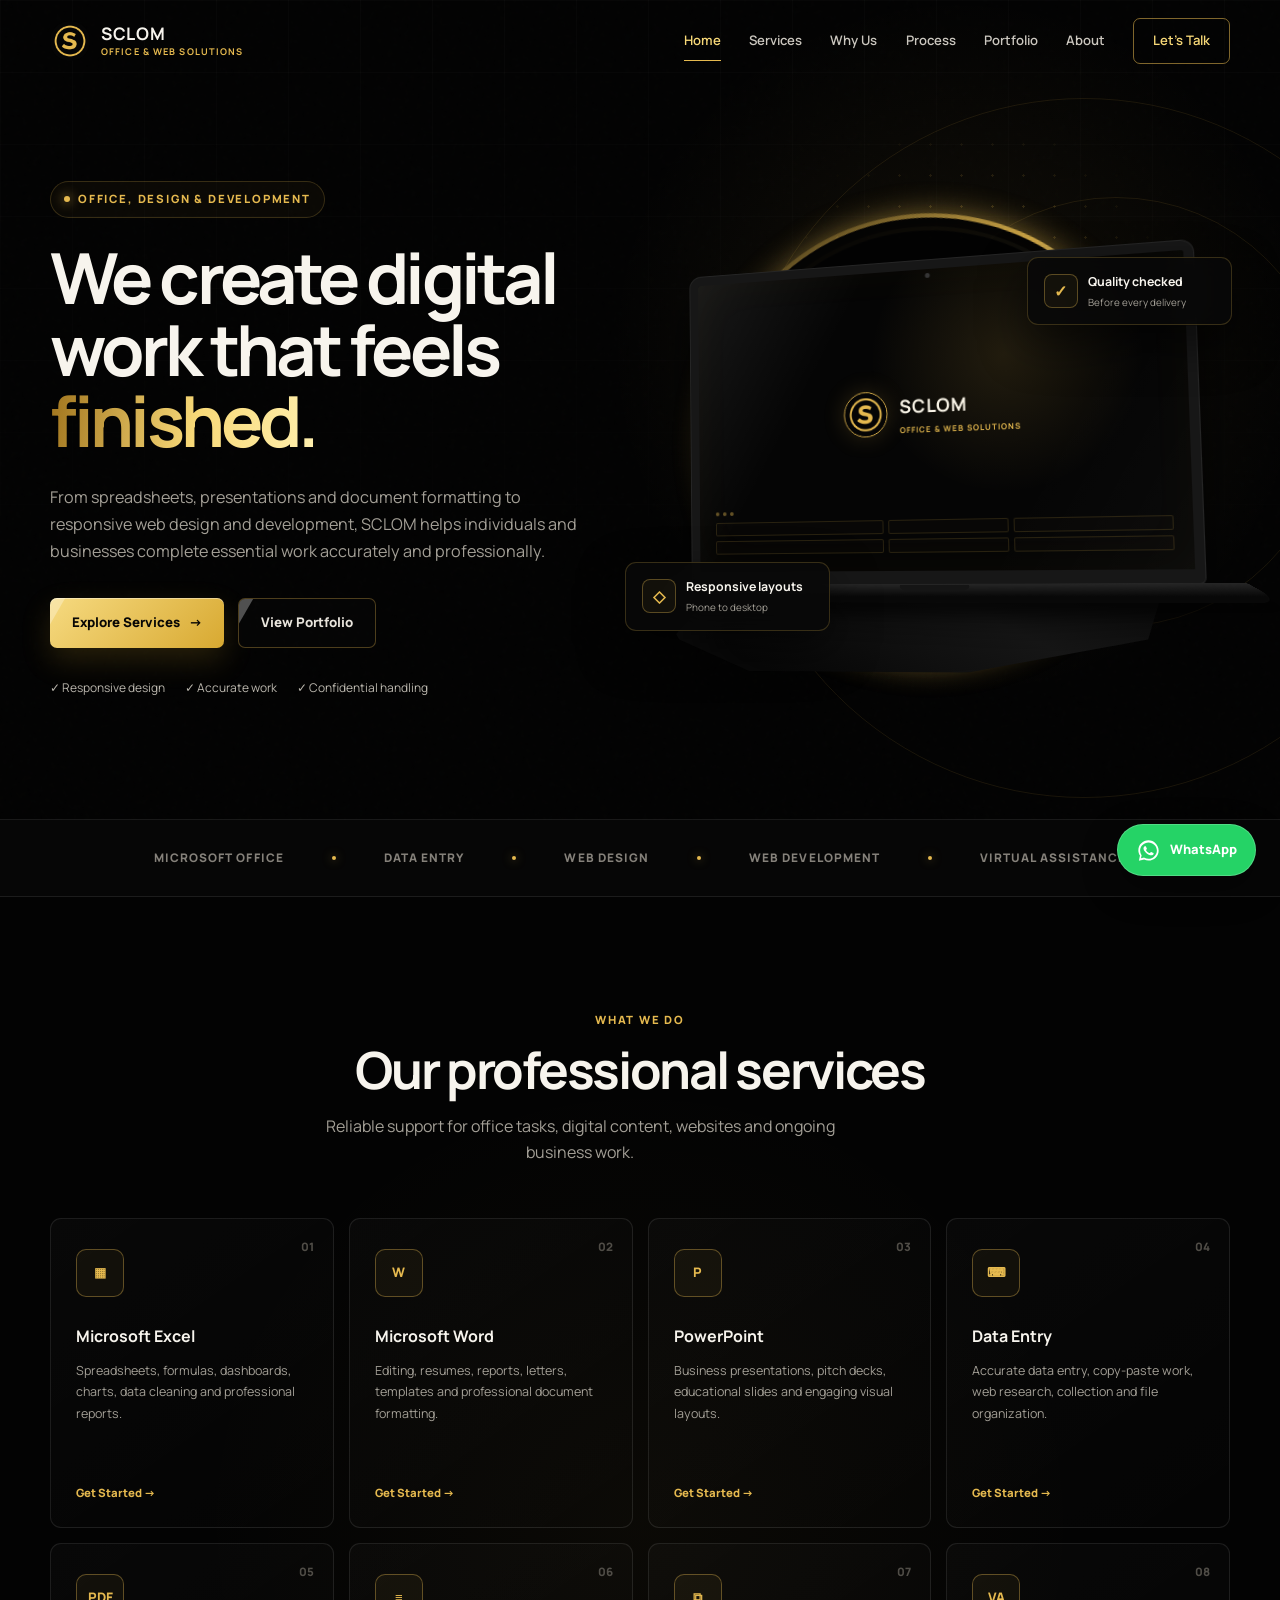
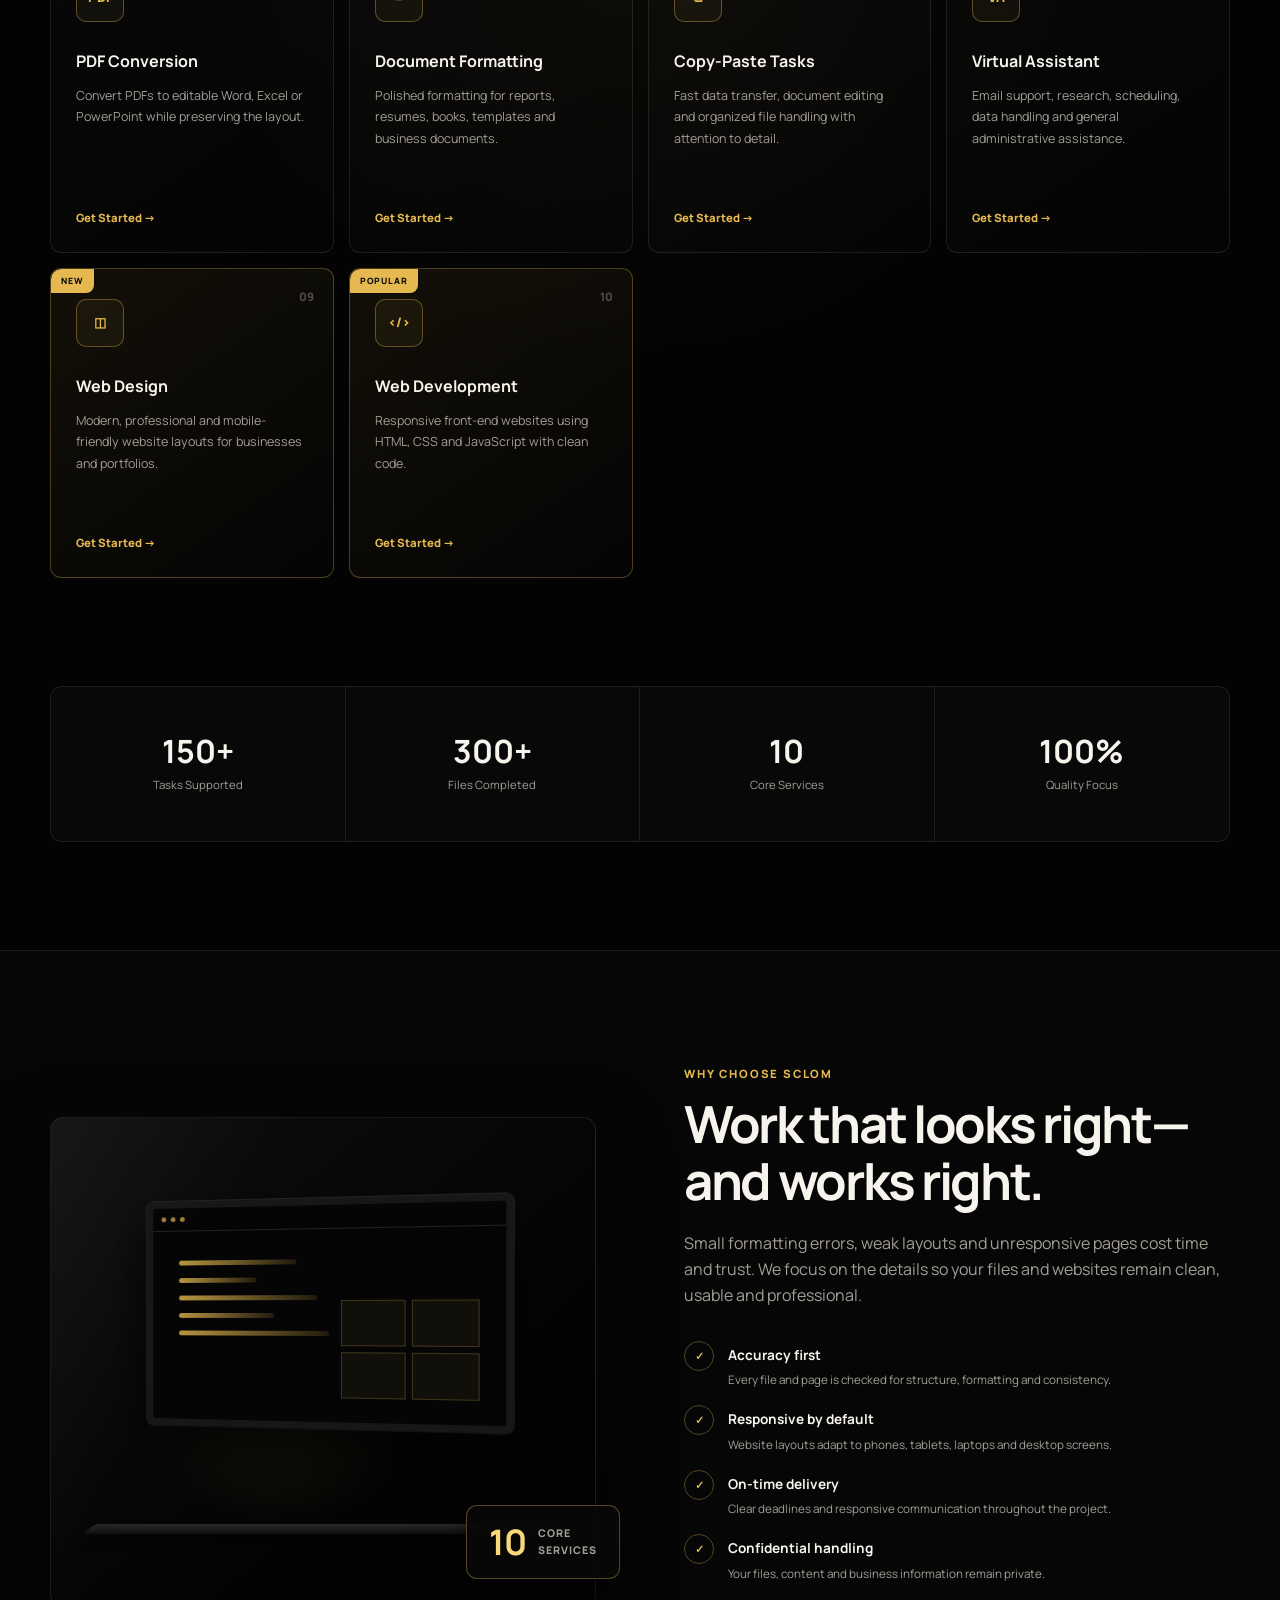
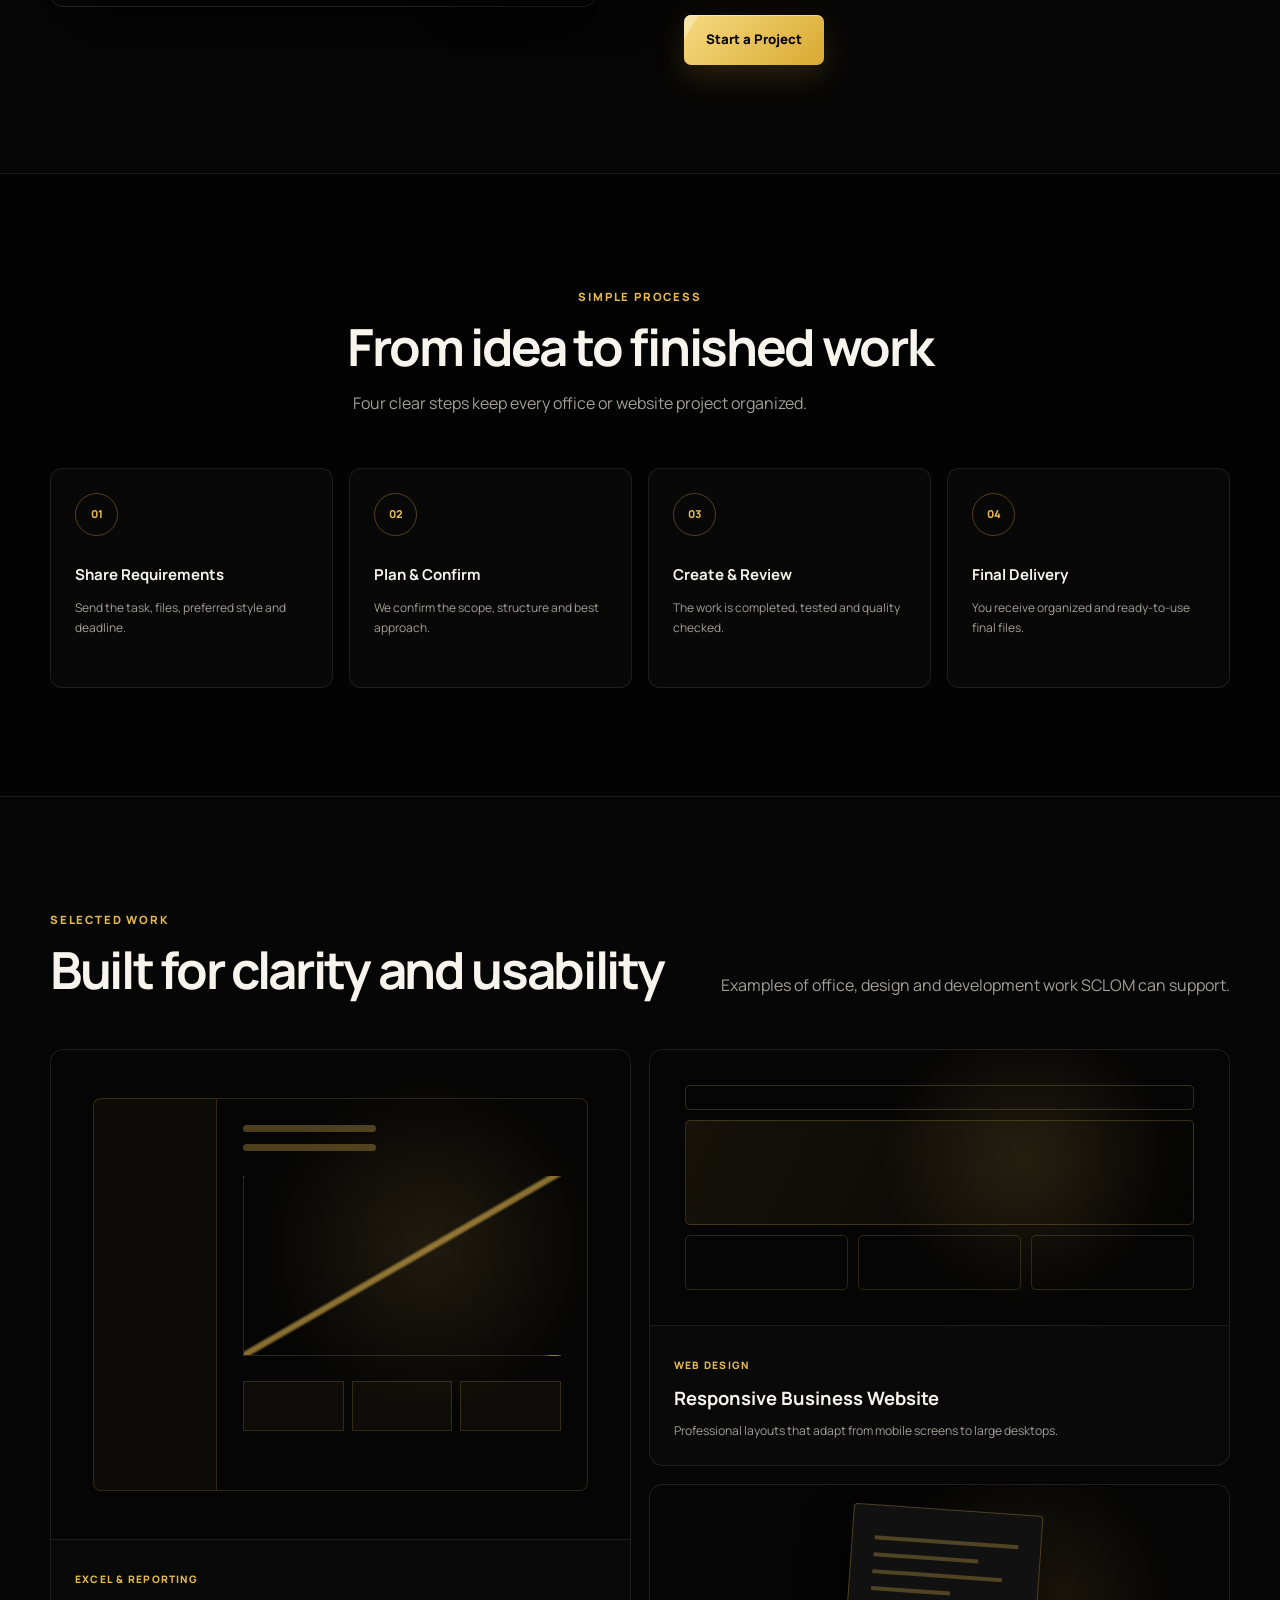
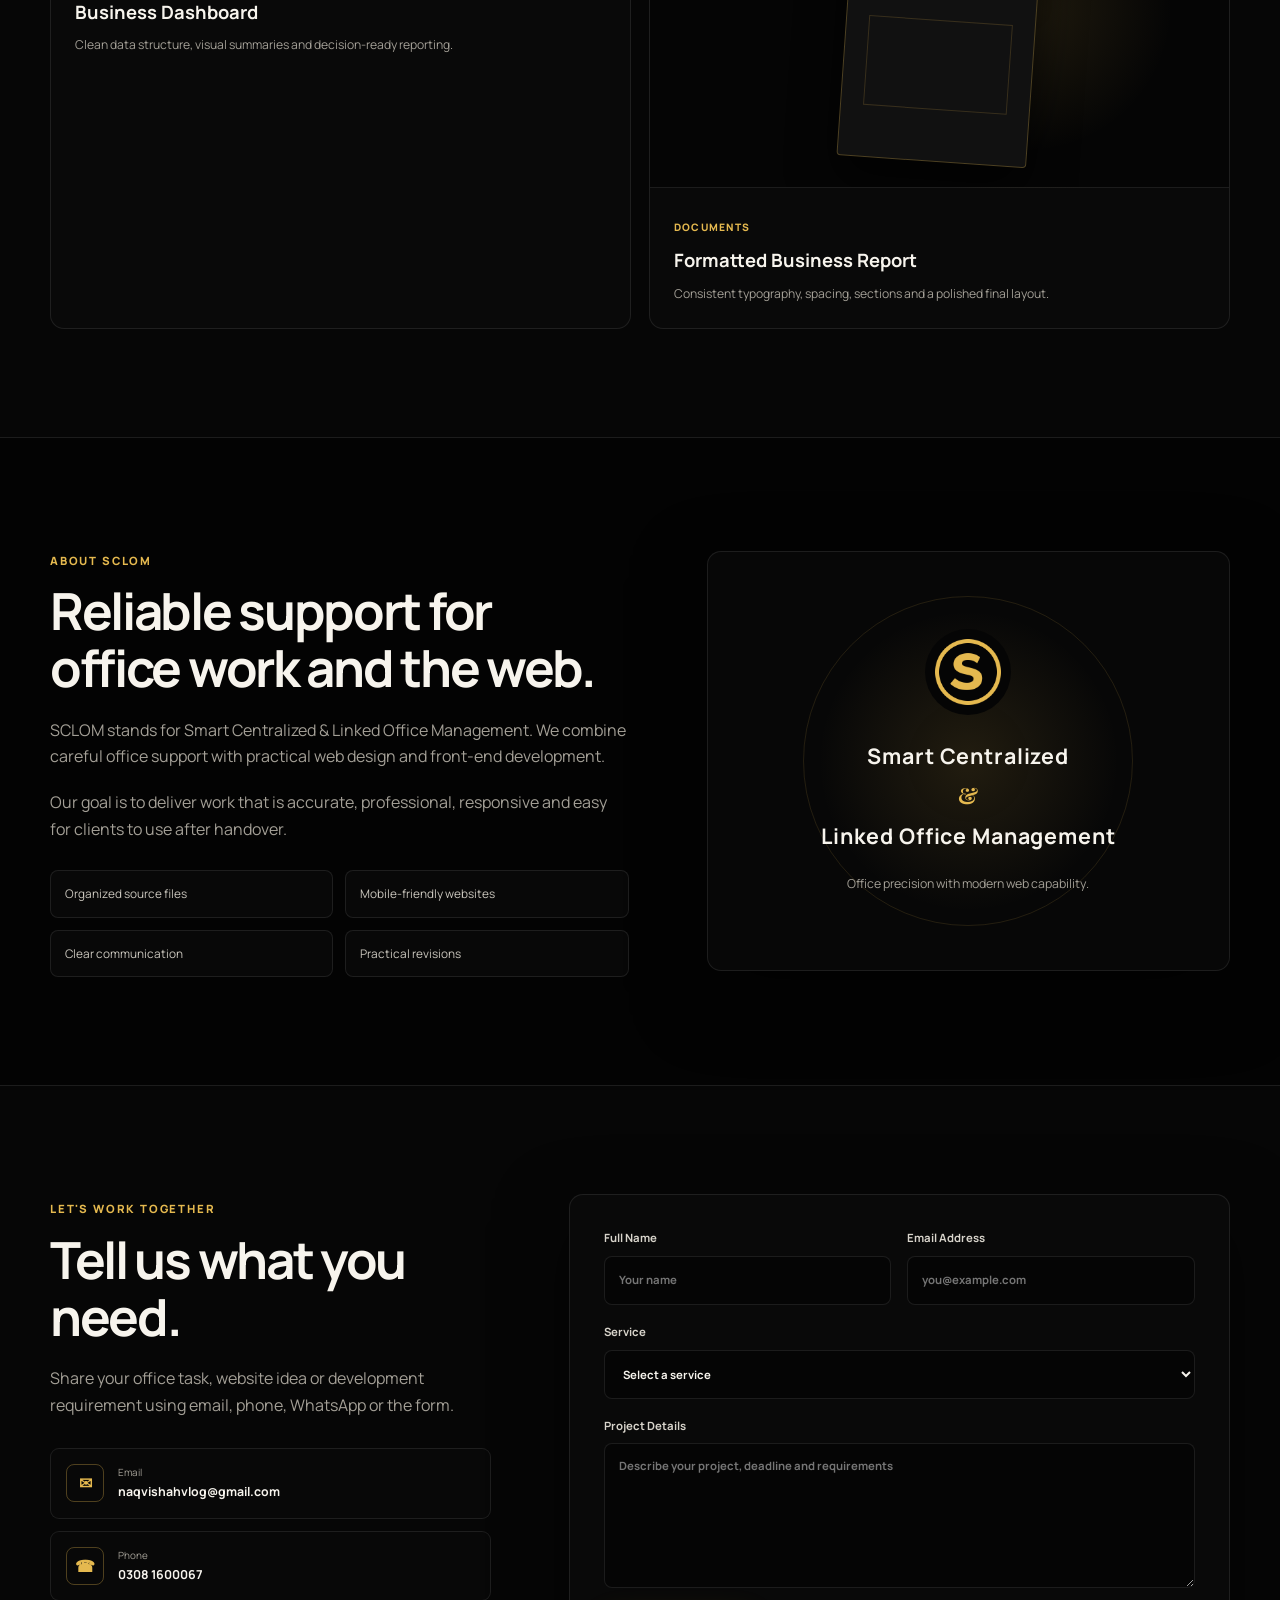
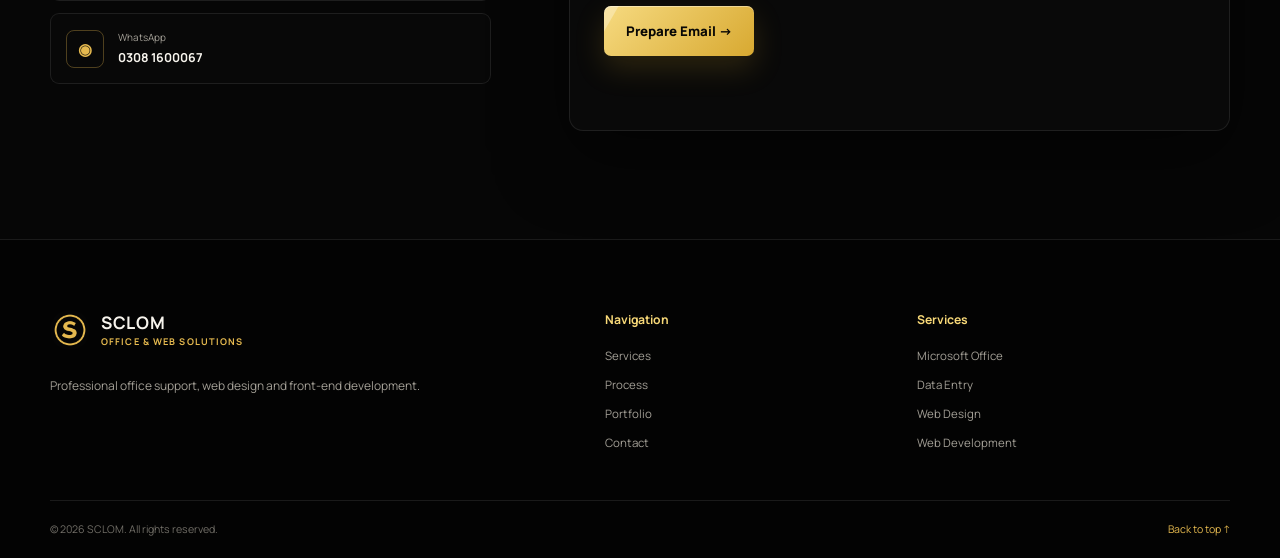
==== commit e509384a: "Add external widget loader script to index.html Added a script tag to include an external widget loa" ====
--- a/index.html
+++ b/index.html
@@ -1543,5 +1543,9 @@
 
   </a>
 
+<script src="https://cdn.zanderio.ai/widget/loader.js"
+  data-id="wdg_U4tAv1dfMYoscUOFq8B4yqRm"
+  defer></script>
+  
 </body>
 </html>
--- a/style.css
+++ b/style.css
@@ -1,18 +1,17 @@
 :root {
   --bg: #030303;
-  --bg-soft: #080808;
+  --bg-soft: #070707;
   --panel: #0b0b0b;
-  --panel-2: #101010;
-  --line: rgba(255, 255, 255, 0.09);
-  --line-gold: rgba(229, 185, 79, 0.28);
+  --panel-light: #111111;
   --text: #f7f4ed;
-  --muted: #a09e98;
+  --muted: #a39f96;
   --gold: #e5b94f;
   --gold-light: #f8d978;
   --gold-dark: #9e721b;
-  --shadow: 0 24px 80px rgba(0, 0, 0, 0.55);
+  --line: rgba(255, 255, 255, 0.09);
+  --gold-line: rgba(229, 185, 79, 0.32);
+  --shadow: 0 24px 70px rgba(0, 0, 0, 0.5);
   --container: 1180px;
-  --radius: 18px;
   --transition: 260ms ease;
 }
 
@@ -26,20 +25,22 @@
 
 html {
   scroll-behavior: smooth;
-  scroll-padding-top: 90px;
+  scroll-padding-top: 86px;
 }
 
 body {
   min-width: 320px;
   overflow-x: hidden;
   color: var(--text);
+
   background:
     radial-gradient(
-      circle at 78% 5%,
+      circle at 75% 5%,
       rgba(229, 185, 79, 0.07),
       transparent 22rem
     ),
     var(--bg);
+
   font-family: "Manrope", sans-serif;
   line-height: 1.65;
   -webkit-font-smoothing: antialiased;
@@ -47,25 +48,6 @@
 
 body.menu-open {
   overflow: hidden;
-}
-
-::selection {
-  color: #060606;
-  background: var(--gold);
-}
-
-::-webkit-scrollbar {
-  width: 10px;
-}
-
-::-webkit-scrollbar-track {
-  background: #050505;
-}
-
-::-webkit-scrollbar-thumb {
-  border: 2px solid #050505;
-  border-radius: 999px;
-  background: #4b3a14;
 }
 
 img,
@@ -90,38 +72,54 @@
   border: 0;
 }
 
+::selection {
+  color: #050505;
+  background: var(--gold);
+}
+
 .container {
-  width: min(calc(100% - 40px), var(--container));
+  width: min(
+    calc(100% - 40px),
+    var(--container)
+  );
+
   margin-inline: auto;
 }
 
-.section-pad {
-  padding: 112px 0;
+.section {
+  padding: 108px 0;
 }
 
 .skip-link {
   position: fixed;
   top: -60px;
-  left: 18px;
+  left: 16px;
   z-index: 9999;
-  padding: 10px 16px;
+
+  padding: 10px 15px;
+
+  border-radius: 7px;
+
   color: #050505;
   background: var(--gold);
-  border-radius: 8px;
+
   transition: top var(--transition);
 }
 
 .skip-link:focus {
-  top: 18px;
-}
-
-.site-noise {
+  top: 16px;
+}
+
+.page-noise {
   position: fixed;
   inset: 0;
-  z-index: -1;
+  z-index: -2;
+
   opacity: 0.025;
   pointer-events: none;
-  background-image: url("data:image/svg+xml,%3Csvg viewBox='0 0 180 180' xmlns='http://www.w3.org/2000/svg'%3E%3Cfilter id='n'%3E%3CfeTurbulence type='fractalNoise' baseFrequency='.86' numOctaves='4' stitchTiles='stitch'/%3E%3C/filter%3E%3Crect width='100%25' height='100%25' filter='url(%23n)' opacity='.45'/%3E%3C/svg%3E");
+
+  background-image:
+    url("data:image/svg+xml,%3Csvg viewBox='0 0 180 180' xmlns='http://www.w3.org/2000/svg'%3E%3Cfilter id='n'%3E%3CfeTurbulence type='fractalNoise' baseFrequency='.86' numOctaves='4' stitchTiles='stitch'/%3E%3C/filter%3E%3Crect width='100%25' height='100%25' filter='url(%23n)' opacity='.45'/%3E%3C/svg%3E");
 }
 
 .cursor-glow {
@@ -129,18 +127,25 @@
   top: 0;
   left: 0;
   z-index: -1;
+
   width: 400px;
   height: 400px;
+
   border-radius: 50%;
+
   pointer-events: none;
+
   transform: translate(-50%, -50%);
+
   background:
     radial-gradient(
       circle,
       rgba(229, 185, 79, 0.08),
       transparent 65%
     );
+
   opacity: 0;
+
   transition: opacity 300ms ease;
 }
 
@@ -154,11 +159,14 @@
   position: fixed;
   inset: 0;
   z-index: 5000;
+
   display: grid;
   place-items: center;
+
   padding: 24px;
-  overflow: hidden;
+
   background: #020202;
+
   transition:
     opacity 650ms ease,
     visibility 650ms ease;
@@ -166,13 +174,19 @@
 
 .brand-intro::before {
   content: "";
+
   position: absolute;
+
   width: min(620px, 86vw);
   aspect-ratio: 1;
+
   border: 1px solid rgba(229, 185, 79, 0.16);
   border-radius: 50%;
-  box-shadow: 0 0 100px rgba(229, 185, 79, 0.08);
-  animation: introRing 1.5s ease both;
+
+  box-shadow:
+    0 0 100px rgba(229, 185, 79, 0.08);
+
+  animation: introRing 1.4s ease both;
 }
 
 .brand-intro.hide {
@@ -181,52 +195,62 @@
   pointer-events: none;
 }
 
-.brand-intro-content {
+.brand-intro__content {
   position: relative;
-  z-index: 2;
+  z-index: 1;
+
   display: flex;
   flex-direction: column;
   align-items: center;
+
   text-align: center;
+
   animation: introContent 1s ease both;
 }
 
-.brand-intro-logo {
+.brand-intro__content img {
   width: clamp(72px, 12vw, 112px);
   aspect-ratio: 1;
+
   object-fit: cover;
+
   border-radius: 50%;
+
   filter:
     drop-shadow(
       0 0 24px rgba(229, 185, 79, 0.35)
     );
 }
 
-.brand-intro h1 {
+.brand-intro__content h1 {
   margin-top: 18px;
-  font-size: clamp(2rem, 7vw, 4.6rem);
+
+  font-size: clamp(2rem, 7vw, 4.5rem);
   letter-spacing: 0.2em;
   text-indent: 0.2em;
 }
 
-.brand-intro p {
+.brand-intro__content p {
   margin-top: 5px;
-  color: #a8a49c;
-  font-size: clamp(0.65rem, 2vw, 0.85rem);
+
+  color: #aaa59b;
+
+  font-size: clamp(0.63rem, 2vw, 0.84rem);
   font-weight: 700;
   letter-spacing: 0.12em;
   text-transform: uppercase;
 }
 
-.brand-intro p span {
+.brand-intro__content p span {
   color: var(--gold);
 }
 
-.brand-intro-line {
+.brand-intro__content > i {
   width: min(300px, 70vw);
   height: 1px;
+
   margin-top: 24px;
-  transform-origin: left;
+
   background:
     linear-gradient(
       90deg,
@@ -234,13 +258,14 @@
       var(--gold),
       transparent
     );
+
   animation: introLine 1.2s 0.25s ease both;
 }
 
 @keyframes introRing {
   from {
     opacity: 0;
-    transform: scale(0.72) rotate(-18deg);
+    transform: scale(0.7) rotate(-18deg);
   }
 
   to {
@@ -275,11 +300,11 @@
 
 .site-header {
   position: fixed;
-  top: 0;
-  left: 0;
+  inset: 0 0 auto;
   z-index: 1000;
-  width: 100%;
+
   border-bottom: 1px solid transparent;
+
   transition:
     background var(--transition),
     border-color var(--transition),
@@ -289,57 +314,67 @@
 .site-header.scrolled,
 .site-header.menu-active {
   border-color: var(--line);
+
   background: rgba(3, 3, 3, 0.9);
-  box-shadow: 0 12px 35px rgba(0, 0, 0, 0.32);
+
+  box-shadow:
+    0 12px 35px rgba(0, 0, 0, 0.32);
+
   backdrop-filter: blur(18px);
 }
 
 .nav-wrap {
   min-height: 82px;
+
   display: flex;
   align-items: center;
   justify-content: space-between;
-  gap: 32px;
+
+  gap: 30px;
 }
 
 .brand {
   display: inline-flex;
   align-items: center;
+
   gap: 11px;
+
   flex: 0 0 auto;
 }
 
-.brand-mark {
-  display: grid;
-  width: 39px;
-  height: 39px;
-  place-items: center;
-  color: var(--gold);
-}
-
-.brand-mark img,
-.screen-logo img,
-.about-logo img {
+.brand__logo {
+  width: 40px;
+  height: 40px;
+
+  border-radius: 50%;
+
+  overflow: hidden;
+}
+
+.brand__logo img {
   width: 100%;
   height: 100%;
+
   object-fit: cover;
-  border-radius: inherit;
-}
-
-.brand-copy {
+}
+
+.brand__text {
   display: flex;
   flex-direction: column;
+
   line-height: 1.08;
 }
 
-.brand-copy strong {
+.brand__text strong {
   font-size: 1.08rem;
   letter-spacing: 0.04em;
 }
 
-.brand-copy small {
+.brand__text small {
   margin-top: 4px;
+
   color: var(--gold);
+
   font-size: 0.58rem;
   font-weight: 700;
   letter-spacing: 0.12em;
@@ -349,28 +384,38 @@
 .primary-nav {
   display: flex;
   align-items: center;
-  gap: clamp(16px, 2.2vw, 30px);
+
+  gap: clamp(16px, 2.2vw, 29px);
 }
 
 .primary-nav > a {
   position: relative;
-  color: #c9c6bf;
+
+  color: #cbc7bf;
+
   font-size: 0.82rem;
   font-weight: 600;
+
   white-space: nowrap;
+
   transition: color var(--transition);
 }
 
 .primary-nav > a:not(.nav-cta)::after {
   content: "";
+
   position: absolute;
   left: 0;
   bottom: -9px;
+
   width: 100%;
   height: 1px;
+
   transform: scaleX(0);
   transform-origin: right;
+
   background: var(--gold);
+
   transition: transform var(--transition);
 }
 
@@ -386,39 +431,53 @@
 }
 
 .nav-cta {
-  padding: 11px 20px;
-  border: 1px solid rgba(229, 185, 79, 0.58);
+  padding: 11px 19px;
+
+  border: 1px solid rgba(229, 185, 79, 0.55);
   border-radius: 7px;
+
   color: var(--gold-light) !important;
+
+  transition:
+    color var(--transition),
+    background var(--transition);
 }
 
 .nav-cta:hover {
-  color: #090909 !important;
+  color: #080808 !important;
   background: var(--gold);
 }
 
 .menu-toggle {
   display: none;
+
   width: 44px;
   height: 44px;
-  flex: 0 0 auto;
+
   cursor: pointer;
+
   background: transparent;
 }
 
 .menu-toggle span {
   display: block;
+
   width: 22px;
   height: 2px;
+
   margin: 5px auto;
+
   background: var(--text);
+
   transition:
     transform var(--transition),
     opacity var(--transition);
 }
 
 .menu-toggle.active span:nth-child(1) {
-  transform: translateY(7px) rotate(45deg);
+  transform:
+    translateY(7px)
+    rotate(45deg);
 }
 
 .menu-toggle.active span:nth-child(2) {
@@ -426,24 +485,36 @@
 }
 
 .menu-toggle.active span:nth-child(3) {
-  transform: translateY(-7px) rotate(-45deg);
+  transform:
+    translateY(-7px)
+    rotate(-45deg);
 }
 
 /* Hero */
 
 .hero {
   position: relative;
+
   min-height: 820px;
-  padding-top: 170px;
+
+  display: flex;
+  align-items: center;
+
+  padding: 150px 0 90px;
+
   overflow: hidden;
+
   border-bottom: 1px solid var(--line);
 }
 
 .hero::before {
   content: "";
+
   position: absolute;
   inset: 0;
+
   pointer-events: none;
+
   background:
     linear-gradient(
       rgba(255, 255, 255, 0.018) 1px,
@@ -454,63 +525,80 @@
       rgba(255, 255, 255, 0.018) 1px,
       transparent 1px
     );
+
   background-size: 72px 72px;
+
   mask-image:
     linear-gradient(
       to bottom,
-      black,
-      transparent 88%
+      #000,
+      transparent 90%
     );
 }
 
-.hero-grid {
+.hero__grid {
   position: relative;
   z-index: 2;
+
   display: grid;
+
   grid-template-columns:
-    minmax(0, 0.94fr)
-    minmax(0, 1.06fr);
+    minmax(0, 0.95fr)
+    minmax(0, 1.05fr);
+
   align-items: center;
-  gap: 45px;
+
+  gap: 42px;
 }
 
 .eyebrow,
-.section-kicker {
+.section-heading > span,
+.section-heading > div > span {
   display: inline-flex;
   align-items: center;
-  gap: 9px;
+
+  gap: 8px;
+
   color: var(--gold);
-  font-size: 0.72rem;
+
+  font-size: 0.71rem;
   font-weight: 800;
-  letter-spacing: 0.17em;
+  letter-spacing: 0.16em;
   text-transform: uppercase;
 }
 
 .eyebrow {
-  margin-bottom: 25px;
+  margin-bottom: 24px;
   padding: 8px 13px;
+
   border: 1px solid rgba(229, 185, 79, 0.2);
   border-radius: 999px;
+
   background: rgba(229, 185, 79, 0.04);
 }
 
 .eyebrow i {
   width: 6px;
   height: 6px;
+
   border-radius: 50%;
+
   background: var(--gold);
+
   box-shadow: 0 0 12px var(--gold);
 }
 
-.hero h1 {
-  max-width: 690px;
-  font-size: clamp(3rem, 5.5vw, 5.8rem);
+.hero__copy h1 {
+  max-width: 680px;
+
+  font-size: clamp(3rem, 5.5vw, 5.65rem);
   line-height: 1.02;
   letter-spacing: -0.055em;
 }
 
-.hero h1 span {
+.hero__copy h1 span {
   color: transparent;
+
   background:
     linear-gradient(
       100deg,
@@ -518,38 +606,53 @@
       var(--gold-light) 55%,
       #fff0b0
     );
+
   -webkit-background-clip: text;
   background-clip: text;
 }
 
-.hero-lead {
+.hero__copy > p {
   max-width: 640px;
+
   margin-top: 27px;
+
   color: var(--muted);
-  font-size: 1.02rem;
-}
-
-.hero-actions {
+
+  font-size: 1.01rem;
+}
+
+.hero__actions {
   display: flex;
   flex-wrap: wrap;
+
   gap: 14px;
+
   margin-top: 34px;
 }
 
 .btn {
   position: relative;
+
   display: inline-flex;
+
   min-height: 50px;
+
   align-items: center;
   justify-content: center;
-  gap: 10px;
+
+  gap: 9px;
+
   padding: 0 22px;
+
   overflow: hidden;
+
   border-radius: 7px;
+
   cursor: pointer;
-  font-size: 0.84rem;
+
+  font-size: 0.83rem;
   font-weight: 800;
-  letter-spacing: 0.01em;
+
   transition:
     transform var(--transition),
     color var(--transition),
@@ -560,13 +663,18 @@
 
 .btn::before {
   content: "";
+
   position: absolute;
   top: -120%;
   left: -30%;
+
   width: 28%;
   height: 340%;
+
   transform: rotate(30deg);
-  background: rgba(255, 255, 255, 0.32);
+
+  background: rgba(255, 255, 255, 0.3);
+
   transition: left 550ms ease;
 }
 
@@ -578,95 +686,77 @@
   transform: translateY(-3px);
 }
 
-.btn svg {
-  width: 17px;
-  fill: none;
-  stroke: currentColor;
-  stroke-width: 1.8;
-}
-
-.btn-primary {
-  color: #090806;
+.btn--gold {
+  color: #080705;
+
   background:
     linear-gradient(
       135deg,
       #f6da80,
       #d8a931
     );
+
   box-shadow:
     0 12px 30px rgba(213, 164, 44, 0.18),
-    inset 0 1px rgba(255, 255, 255, 0.42);
-}
-
-.btn-primary:hover {
-  box-shadow:
-    0 16px 40px rgba(213, 164, 44, 0.28),
-    inset 0 1px rgba(255, 255, 255, 0.52);
-}
-
-.btn-ghost {
-  border: 1px solid var(--line-gold);
+    inset 0 1px rgba(255, 255, 255, 0.4);
+}
+
+.btn--dark {
+  border: 1px solid var(--gold-line);
+
   color: #e8e4dc;
+
   background: rgba(8, 8, 8, 0.72);
 }
 
-.btn-ghost:hover {
+.btn--dark:hover {
   border-color: var(--gold);
+
   color: var(--gold-light);
+
   background: rgba(229, 185, 79, 0.06);
 }
 
-.play-icon {
-  display: grid;
-  width: 27px;
-  height: 27px;
-  place-items: center;
-  border: 1px solid rgba(229, 185, 79, 0.45);
-  border-radius: 50%;
-  color: var(--gold);
-  font-size: 0.6rem;
-}
-
-.hero-trust {
+.hero__trust {
   display: flex;
   flex-wrap: wrap;
-  gap: 22px;
-  margin-top: 31px;
+
+  gap: 20px;
+
+  margin-top: 30px;
+
   color: #bbb7ae;
-  font-size: 0.77rem;
-}
-
-.hero-trust div {
-  display: flex;
+
+  font-size: 0.75rem;
+}
+
+.hero__trust span {
+  display: inline-flex;
   align-items: center;
-  gap: 8px;
-}
-
-.hero-trust span {
-  display: grid;
-  width: 19px;
-  height: 19px;
-  place-items: center;
-  border: 1px solid rgba(229, 185, 79, 0.38);
-  border-radius: 50%;
-  color: var(--gold);
-  font-size: 0.65rem;
-}
-
-.hero-visual {
+
+  gap: 7px;
+}
+
+.hero__visual {
   position: relative;
+
   min-height: 570px;
+
   display: grid;
   place-items: center;
+
   perspective: 1000px;
 }
 
-.gold-ring {
+.hero-ring {
   position: absolute;
+
   width: min(435px, 78vw);
   aspect-ratio: 1;
+
   border: 4px solid transparent;
   border-radius: 50%;
+
   background:
     linear-gradient(
       var(--bg),
@@ -680,31 +770,42 @@
       var(--gold-dark) 67%,
       transparent 89%
     ) border-box;
+
   filter:
     drop-shadow(
       0 0 16px rgba(229, 185, 79, 0.5)
     );
 }
 
-.ring-back {
-  transform: rotate(-8deg) scale(0.98);
+.hero-ring--back {
+  transform:
+    rotate(-8deg)
+    scale(0.98);
+
   opacity: 0.65;
 }
 
-.ring-front {
-  transform: rotate(12deg) scale(1.04);
+.hero-ring--front {
+  transform:
+    rotate(12deg)
+    scale(1.04);
+
   opacity: 0.92;
 }
 
-.hero-rock {
+.workspace-shadow {
   position: absolute;
-  bottom: 49px;
+  bottom: 50px;
+
   width: min(520px, 92%);
   height: 170px;
+
+  transform: rotate(-4deg);
+
   border-radius:
     46% 44% 20% 28% /
     60% 52% 38% 45%;
-  transform: rotate(-4deg);
+
   background:
     linear-gradient(
       145deg,
@@ -717,9 +818,11 @@
       #161616 50%,
       #060606 88%
     );
+
   box-shadow:
     inset 22px 16px 48px rgba(255, 255, 255, 0.035),
     0 40px 90px rgba(0, 0, 0, 0.85);
+
   clip-path:
     polygon(
       7% 45%,
@@ -737,12 +840,15 @@
 .laptop {
   position: relative;
   z-index: 3;
+
   width: min(520px, 92%);
+
   transform:
     rotateY(-13deg)
     rotateX(3deg)
     rotateZ(-2deg)
     translateY(-5px);
+
   animation:
     laptopFloat
     5.5s
@@ -769,13 +875,17 @@
   }
 }
 
-.laptop-screen {
+.laptop__screen {
   position: relative;
+
   aspect-ratio: 16 / 10;
+
   overflow: hidden;
+
   border: 9px solid #171717;
   border-bottom-width: 13px;
   border-radius: 12px 12px 5px 5px;
+
   background:
     radial-gradient(
       circle at 65% 30%,
@@ -783,29 +893,37 @@
       transparent 35%
     ),
     #050505;
+
   box-shadow:
     0 0 0 1px #252525,
     0 26px 50px rgba(0, 0, 0, 0.75),
     inset 0 0 50px rgba(229, 185, 79, 0.03);
 }
 
-.laptop-screen::before {
+.laptop__screen::before {
   content: "";
+
   position: absolute;
   top: 4px;
   left: 50%;
+
   width: 5px;
   height: 5px;
+
   border-radius: 50%;
+
   transform: translateX(-50%);
+
   background: #353535;
 }
 
-.screen-glare {
+.laptop__glare {
   position: absolute;
   inset: 0;
   z-index: 4;
+
   pointer-events: none;
+
   background:
     linear-gradient(
       120deg,
@@ -821,315 +939,352 @@
   top: 48%;
   left: 50%;
   z-index: 3;
+
   display: flex;
   align-items: center;
+
   gap: 13px;
+
   transform: translate(-50%, -50%);
+
   white-space: nowrap;
 }
 
-.screen-logo {
-  display: grid;
+.screen-brand > span {
   width: 46px;
   height: 46px;
+
   flex: 0 0 auto;
-  place-items: center;
+
+  overflow: hidden;
+
   border: 1px solid var(--gold);
   border-radius: 50%;
+
   box-shadow:
     0 0 24px rgba(229, 185, 79, 0.18);
 }
 
+.screen-brand img {
+  width: 100%;
+  height: 100%;
+
+  object-fit: cover;
+}
+
+.screen-brand strong,
+.screen-brand small {
+  display: block;
+}
+
 .screen-brand strong {
-  display: block;
   color: #f9f4e7;
+
   font-size: 1.16rem;
   letter-spacing: 0.03em;
 }
 
 .screen-brand small {
-  display: block;
   margin-top: 2px;
+
   color: var(--gold);
+
   font-size: 0.5rem;
   font-weight: 700;
   letter-spacing: 0.12em;
   text-transform: uppercase;
 }
 
-.screen-dashboard {
+.screen-ui {
   position: absolute;
   right: 18px;
   bottom: 18px;
   left: 18px;
+
   opacity: 0.42;
 }
 
-.dash-top {
+.screen-ui__top {
   display: flex;
+
   gap: 4px;
+
   margin-bottom: 7px;
 }
 
-.dash-top span {
+.screen-ui__top i {
   width: 4px;
   height: 4px;
+
   border-radius: 50%;
+
   background: var(--gold);
 }
 
-.dash-grid {
+.screen-ui__grid {
   display: grid;
-  grid-template-columns: 1.2fr 0.8fr 1fr;
+
+  grid-template-columns:
+    1.2fr
+    0.8fr
+    1fr;
+
   gap: 5px;
 }
 
-.dash-grid i {
+.screen-ui__grid i {
   height: 14px;
+
   border: 1px solid rgba(229, 185, 79, 0.36);
   border-radius: 2px;
+
   background: rgba(229, 185, 79, 0.04);
 }
 
-.laptop-base {
+.laptop__base {
   position: relative;
+
   width: 114%;
   height: 29px;
+
   margin-left: -7%;
+
   transform:
     perspective(250px)
     rotateX(55deg);
+
   transform-origin: top;
+
   border-radius: 2px 2px 18px 18px;
+
   background:
     linear-gradient(
       #262626,
       #080808 70%
     );
+
   box-shadow:
     0 15px 18px rgba(0, 0, 0, 0.55);
 }
 
-.laptop-base span {
+.laptop__base span {
   position: absolute;
   top: 2px;
   left: 50%;
+
   width: 70px;
   height: 9px;
+
   border-radius: 0 0 8px 8px;
+
   transform: translateX(-50%);
+
   background: #151515;
 }
 
-.float-card {
+.floating-card {
   position: absolute;
   z-index: 5;
+
   display: flex;
   align-items: center;
+
   gap: 10px;
+
   min-width: 205px;
+
   padding: 14px 16px;
+
   border: 1px solid rgba(229, 185, 79, 0.22);
   border-radius: 11px;
+
   background: rgba(9, 9, 9, 0.88);
+
   box-shadow:
     0 18px 45px rgba(0, 0, 0, 0.5);
+
   backdrop-filter: blur(13px);
 }
 
-.float-card-one {
-  top: 104px;
+.floating-card--top {
+  top: 102px;
   right: -2px;
 }
 
-.float-card-two {
-  bottom: 95px;
+.floating-card--bottom {
+  bottom: 94px;
   left: -8px;
 }
 
-.float-icon {
+.floating-card b {
   display: grid;
+
   width: 34px;
   height: 34px;
+
   flex: 0 0 auto;
+
   place-items: center;
+
   border: 1px solid rgba(229, 185, 79, 0.34);
   border-radius: 8px;
+
   color: var(--gold);
+
   background: rgba(229, 185, 79, 0.05);
 }
 
-.float-card strong,
-.float-card small {
+.floating-card strong,
+.floating-card small {
   display: block;
 }
 
-.float-card strong {
-  font-size: 0.78rem;
-}
-
-.float-card small {
+.floating-card strong {
+  font-size: 0.77rem;
+}
+
+.floating-card small {
   margin-top: 2px;
+
   color: var(--muted);
-  font-size: 0.63rem;
-}
-
-.hero-orbit {
+
+  font-size: 0.62rem;
+}
+
+.hero__orb {
   position: absolute;
+
   border: 1px solid rgba(229, 185, 79, 0.1);
   border-radius: 50%;
 }
 
-.orbit-one {
+.hero__orb--one {
   top: 12%;
   right: -12%;
+
   width: 700px;
   height: 700px;
 }
 
-.orbit-two {
+.hero__orb--two {
   top: 24%;
   right: -4%;
+
   width: 430px;
   height: 430px;
 }
 
-.hero-particles {
+.hero__dots {
   position: absolute;
   top: 12%;
   right: 7%;
+
   width: 430px;
   height: 430px;
+
   opacity: 0.38;
+
   background-image:
     radial-gradient(
       circle,
       var(--gold) 0 1px,
       transparent 1.2px
     );
+
   background-size: 31px 31px;
+
   mask-image:
     radial-gradient(
       circle,
-      black,
+      #000,
       transparent 68%
     );
 }
 
-.scroll-hint {
-  position: absolute;
-  bottom: 24px;
-  left: 50%;
-  z-index: 3;
-  display: flex;
-  flex-direction: column;
-  align-items: center;
-  gap: 7px;
-  transform: translateX(-50%);
-  color: #77736b;
-  font-size: 0.58rem;
-  font-weight: 700;
-  letter-spacing: 0.18em;
-  text-transform: uppercase;
-}
-
-.scroll-hint span {
-  width: 1px;
-  height: 30px;
-  background:
-    linear-gradient(
-      var(--gold),
-      transparent
-    );
-  animation:
-    scrollPulse
-    1.7s
-    ease-in-out
-    infinite;
-}
-
-@keyframes scrollPulse {
-  0%,
-  100% {
-    opacity: 0.25;
-    transform: scaleY(0.5);
-    transform-origin: top;
-  }
-
-  50% {
-    opacity: 1;
-    transform: scaleY(1);
-  }
-}
-
-/* Services strip */
-
-.logo-strip {
+/* Service Strip */
+
+.service-strip {
   border-bottom: 1px solid var(--line);
+
   background: #060606;
 }
 
-.logo-strip-inner {
-  min-height: 77px;
+.service-strip__inner {
+  min-height: 76px;
+
   display: flex;
   align-items: center;
   justify-content: center;
+
   gap: clamp(18px, 4vw, 48px);
+
   overflow-x: auto;
+
   color: #85817a;
+
   white-space: nowrap;
-  font-size: 0.75rem;
+
+  font-size: 0.74rem;
   font-weight: 800;
   letter-spacing: 0.09em;
   text-transform: uppercase;
+
   scrollbar-width: none;
 }
 
-.logo-strip-inner::-webkit-scrollbar {
+.service-strip__inner::-webkit-scrollbar {
   display: none;
 }
 
-.logo-strip-inner i {
+.service-strip__inner i {
   width: 4px;
   height: 4px;
+
   flex: 0 0 auto;
+
   border-radius: 50%;
+
   background: var(--gold);
+
   box-shadow:
     0 0 10px rgba(229, 185, 79, 0.6);
 }
 
-/* Section headings */
-
-.section-heading {
+/* Section Headings */
+
+.section-heading h2 {
+  margin-top: 10px;
+
+  font-size: clamp(2rem, 4vw, 3.4rem);
+  line-height: 1.12;
+  letter-spacing: -0.045em;
+}
+
+.section-heading > p,
+.section-heading--row > p {
+  max-width: 560px;
+
+  margin-top: 14px;
+
+  color: var(--muted);
+}
+
+.section-heading--center {
+  max-width: 680px;
+
+  margin: 0 auto 52px;
+
+  text-align: center;
+}
+
+.section-heading--row {
   display: flex;
   align-items: end;
   justify-content: space-between;
+
   gap: 50px;
-  margin-bottom: 52px;
-}
-
-.section-heading.centered {
-  max-width: 680px;
-  margin: 0 auto 52px;
-  display: block;
-  text-align: center;
-}
-
-.section-heading h2,
-.why-copy h2,
-.about-copy h2,
-.contact-copy h2 {
-  margin-top: 10px;
-  font-size: clamp(2rem, 4vw, 3.45rem);
-  line-height: 1.12;
-  letter-spacing: -0.045em;
-}
-
-.section-heading p {
-  max-width: 560px;
-  margin-top: 14px;
-  color: var(--muted);
+
+  margin-bottom: 50px;
 }
 
 /* Services */
@@ -1144,26 +1299,34 @@
     var(--bg);
 }
 
-.service-grid {
+.services-grid {
   display: grid;
+
   grid-template-columns:
     repeat(4, minmax(0, 1fr));
+
   gap: 15px;
 }
 
 .service-card {
   position: relative;
-  min-height: 315px;
-  padding: 30px 26px 60px;
+
+  min-height: 310px;
+
+  padding: 30px 25px 60px;
+
   overflow: hidden;
+
   border: 1px solid var(--line);
   border-radius: 11px;
+
   background:
     linear-gradient(
       145deg,
       rgba(255, 255, 255, 0.025),
       rgba(255, 255, 255, 0.008)
     );
+
   transition:
     transform var(--transition),
     border-color var(--transition),
@@ -1173,32 +1336,42 @@
 
 .service-card::before {
   content: "";
+
   position: absolute;
   right: -70px;
   bottom: -90px;
+
   width: 170px;
   height: 170px;
+
   border-radius: 50%;
+
   background:
     radial-gradient(
       circle,
       rgba(229, 185, 79, 0.09),
       transparent 68%
     );
+
   opacity: 0;
+
   transition: opacity var(--transition);
 }
 
 .service-card:hover {
   z-index: 2;
-  transform: translateY(-9px);
+
+  transform: translateY(-8px);
+
   border-color: rgba(229, 185, 79, 0.4);
+
   background:
     linear-gradient(
       145deg,
       rgba(229, 185, 79, 0.06),
       rgba(255, 255, 255, 0.009)
     );
+
   box-shadow:
     0 25px 55px rgba(0, 0, 0, 0.45);
 }
@@ -1207,72 +1380,66 @@
   opacity: 1;
 }
 
-.card-number {
+.service-card em {
   position: absolute;
   top: 18px;
   right: 19px;
+
   color: #504d47;
+
   font-size: 0.72rem;
+  font-style: normal;
   font-weight: 800;
 }
 
-.icon-box {
+.service-icon {
   display: grid;
+
   width: 48px;
   height: 48px;
-  margin-bottom: 27px;
+
+  margin-bottom: 26px;
+
   place-items: center;
+
   border: 1px solid rgba(229, 185, 79, 0.37);
   border-radius: 10px;
+
   color: var(--gold);
+
   background: rgba(229, 185, 79, 0.05);
-  box-shadow:
-    inset 0 0 16px rgba(229, 185, 79, 0.04);
-}
-
-.icon-box svg {
-  width: 23px;
-  fill: none;
-  stroke: currentColor;
-  stroke-width: 1.5;
-  stroke-linecap: round;
-  stroke-linejoin: round;
+
+  font-size: 0.82rem;
+  font-weight: 800;
 }
 
 .service-card h3 {
-  margin-bottom: 12px;
+  margin-bottom: 11px;
+
   font-size: 1rem;
 }
 
 .service-card p {
   color: var(--muted);
-  font-size: 0.79rem;
+
+  font-size: 0.78rem;
   line-height: 1.72;
 }
 
-.service-card a {
+.service-card > a {
   position: absolute;
   bottom: 24px;
-  left: 26px;
-  display: inline-flex;
-  align-items: center;
-  gap: 7px;
+  left: 25px;
+
   color: var(--gold);
-  font-size: 0.72rem;
+
+  font-size: 0.71rem;
   font-weight: 800;
 }
 
-.service-card a span {
-  transition: transform var(--transition);
-}
-
-.service-card:hover a span {
-  transform: translateX(5px);
-}
-
-.service-card.featured,
-.web-card {
+.service-card--featured {
   border-color: rgba(229, 185, 79, 0.3);
+
   background:
     linear-gradient(
       145deg,
@@ -1281,15 +1448,19 @@
     );
 }
 
-.featured-tag {
+.service-tag {
   position: absolute;
   top: 0;
   left: 0;
+
   padding: 5px 10px;
+
   border-radius: 10px 0 8px 0;
+
   color: #080808;
   background: var(--gold);
-  font-size: 0.55rem;
+
+  font-size: 0.54rem;
   font-weight: 900;
   letter-spacing: 0.1em;
   text-transform: uppercase;
@@ -1297,79 +1468,88 @@
 
 /* Statistics */
 
-.stats-section {
-  padding: 0 0 112px;
+.stats {
+  padding: 0 0 108px;
 }
 
 .stats-grid {
   display: grid;
+
   grid-template-columns:
     repeat(4, minmax(0, 1fr));
+
   overflow: hidden;
+
   border: 1px solid var(--line);
   border-radius: 12px;
+
   background: #080808;
 }
 
-.stat-item {
-  position: relative;
-  min-height: 155px;
+.stats-grid > div {
+  min-height: 154px;
+
   display: flex;
   flex-direction: column;
   align-items: center;
   justify-content: center;
+
   border-right: 1px solid var(--line);
+
   text-align: center;
 }
 
-.stat-item:last-child {
+.stats-grid > div:last-child {
   border-right: 0;
 }
 
-.stat-icon {
-  margin-bottom: 5px;
-  color: var(--gold);
-  font-size: 1.08rem;
-}
-
-.stat-item strong {
+.stats-grid strong {
   font-size: 2rem;
   line-height: 1.2;
 }
 
-.stat-item small {
+.stats-grid span {
   margin-top: 5px;
+
   color: var(--muted);
-  font-size: 0.72rem;
-}
-
-/* Why section */
+
+  font-size: 0.71rem;
+}
+
+/* Why Us */
 
 .why {
   border-top: 1px solid var(--line);
   border-bottom: 1px solid var(--line);
+
   background: #060606;
 }
 
 .split-grid {
   display: grid;
+
   grid-template-columns:
-    minmax(0, 1fr)
-    minmax(0, 1fr);
+    repeat(2, minmax(0, 1fr));
+
   align-items: center;
-  gap: 90px;
-}
-
-.studio-visual {
+
+  gap: 88px;
+}
+
+.why-visual {
   position: relative;
 }
 
 .monitor-scene {
   position: relative;
+
   min-height: 490px;
+
   overflow: hidden;
+
   border: 1px solid var(--line);
   border-radius: 13px;
+
   background:
     radial-gradient(
       circle at 42% 55%,
@@ -1381,13 +1561,16 @@
       #0e0e0e,
       #030303 65%
     );
+
   box-shadow: var(--shadow);
 }
 
 .monitor-scene::before {
   content: "";
+
   position: absolute;
   inset: 0;
+
   background:
     linear-gradient(
       115deg,
@@ -1400,66 +1583,68 @@
   position: absolute;
   top: 80px;
   left: 50%;
+
   width: 68%;
   aspect-ratio: 16 / 10;
+
   overflow: hidden;
+
   border: 7px solid #171717;
   border-radius: 8px;
+
   transform:
     translateX(-50%)
     perspective(650px)
     rotateY(-8deg);
+
   background: #050505;
+
   box-shadow:
     0 25px 55px rgba(0, 0, 0, 0.8),
     0 0 0 1px #282828;
 }
 
-.monitor::after {
-  content: "";
-  position: absolute;
-  right: -55%;
-  bottom: -75%;
-  width: 115%;
-  height: 150%;
-  transform: rotate(28deg);
-  background:
-    linear-gradient(
-      rgba(255, 255, 255, 0.07),
-      transparent 55%
-    );
-}
-
-.monitor-bar {
+.monitor__top {
   height: 24px;
+
   display: flex;
   align-items: center;
+
   gap: 5px;
+
   padding: 0 9px;
+
   border-bottom: 1px solid #222;
 }
 
-.monitor-bar i {
+.monitor__top i {
   width: 5px;
   height: 5px;
+
   border-radius: 50%;
+
   background: var(--gold);
+
   opacity: 0.7;
 }
 
-.code-lines {
+.monitor__code {
   position: absolute;
   top: 54px;
   left: 8%;
+
   width: 48%;
 }
 
-.code-lines span {
+.monitor__code span {
   display: block;
-  width: var(--w);
+
   height: 5px;
+
   margin-bottom: 13px;
+
   border-radius: 999px;
+
   background:
     linear-gradient(
       90deg,
@@ -1468,19 +1653,46 @@
     );
 }
 
-.sheet-preview {
+.monitor__code span:nth-child(1) {
+  width: 72%;
+}
+
+.monitor__code span:nth-child(2) {
+  width: 48%;
+}
+
+.monitor__code span:nth-child(3) {
+  width: 84%;
+}
+
+.monitor__code span:nth-child(4) {
+  width: 58%;
+}
+
+.monitor__code span:nth-child(5) {
+  width: 91%;
+}
+
+.monitor__cards {
   position: absolute;
   right: 7%;
   bottom: 11%;
+
   width: 38%;
+
   display: grid;
-  grid-template-columns: repeat(2, 1fr);
+
+  grid-template-columns:
+    repeat(2, 1fr);
+
   gap: 6px;
 }
 
-.sheet-preview i {
+.monitor__cards i {
   aspect-ratio: 1.4;
+
   border: 1px solid rgba(229, 185, 79, 0.22);
+
   background: rgba(229, 185, 79, 0.05);
 }
 
@@ -1489,58 +1701,57 @@
   right: 7%;
   bottom: 68px;
   left: 7%;
+
   height: 18px;
+
   transform:
     perspective(250px)
     rotateX(55deg);
+
   border-radius: 4px;
+
   background:
     linear-gradient(
       #292929,
       #0d0d0d
     );
+
   box-shadow:
     0 20px 35px rgba(0, 0, 0, 0.7);
 }
 
-.desk-glow {
-  position: absolute;
-  right: 20%;
-  bottom: 28px;
-  left: 20%;
-  height: 70px;
-  background:
-    radial-gradient(
-      ellipse,
-      rgba(229, 185, 79, 0.14),
-      transparent 68%
-    );
-}
-
-.experience-badge {
+.skills-badge {
   position: absolute;
   right: -24px;
   bottom: 28px;
+
   display: flex;
   align-items: center;
+
   gap: 11px;
+
   padding: 18px 22px;
+
   border: 1px solid rgba(229, 185, 79, 0.35);
   border-radius: 11px;
+
   background: rgba(8, 8, 8, 0.94);
+
   box-shadow:
     0 18px 50px rgba(0, 0, 0, 0.55);
 }
 
-.experience-badge strong {
+.skills-badge strong {
   color: var(--gold-light);
+
   font-size: 2.2rem;
   line-height: 1;
 }
 
-.experience-badge span {
+.skills-badge span {
   color: var(--muted);
-  font-size: 0.67rem;
+
+  font-size: 0.66rem;
   font-weight: 800;
   letter-spacing: 0.1em;
   text-transform: uppercase;
@@ -1549,152 +1760,161 @@
 .why-copy > p,
 .about-copy > p,
 .contact-copy > p {
-  margin-top: 22px;
+  margin-top: 20px;
+
   color: var(--muted);
 }
 
-.benefit-list {
+.benefits {
   display: grid;
-  gap: 17px;
-  margin: 34px 0;
-}
-
-.benefit-list > div {
+
+  gap: 16px;
+
+  margin: 32px 0;
+}
+
+.benefits article {
   display: grid;
-  grid-template-columns: 32px 1fr;
+
+  grid-template-columns:
+    31px
+    1fr;
+
   gap: 13px;
 }
 
-.benefit-list > div > span {
+.benefits b {
   display: grid;
+
   width: 30px;
   height: 30px;
+
   place-items: center;
+
   border: 1px solid rgba(229, 185, 79, 0.35);
   border-radius: 50%;
+
   color: var(--gold);
-  font-size: 0.72rem;
-}
-
-.benefit-list p strong,
-.benefit-list p small {
-  display: block;
-}
-
-.benefit-list p strong {
-  font-size: 0.86rem;
-}
-
-.benefit-list p small {
+
+  font-size: 0.7rem;
+}
+
+.benefits strong {
+  font-size: 0.85rem;
+}
+
+.benefits p {
   margin-top: 4px;
+
   color: var(--muted);
-  font-size: 0.74rem;
+
+  font-size: 0.73rem;
   line-height: 1.55;
 }
 
 /* Process */
 
-.process {
-  background: var(--bg);
-}
-
 .process-grid {
-  position: relative;
   display: grid;
+
   grid-template-columns:
     repeat(4, minmax(0, 1fr));
+
   gap: 16px;
 }
 
-.process-grid::before {
-  content: "";
-  position: absolute;
-  top: 35px;
-  right: 10%;
-  left: 10%;
-  height: 1px;
-  background:
-    linear-gradient(
-      90deg,
-      transparent,
-      rgba(229, 185, 79, 0.32),
-      transparent
-    );
-}
-
 .process-card {
-  position: relative;
-  z-index: 1;
-  min-height: 225px;
+  min-height: 220px;
+
   padding: 24px;
+
   border: 1px solid var(--line);
   border-radius: 12px;
+
   background: #080808;
 }
 
 .process-card > span {
   display: grid;
+
   width: 43px;
   height: 43px;
-  margin-bottom: 28px;
+
+  margin-bottom: 27px;
+
   place-items: center;
-  border: 1px solid var(--line-gold);
+
+  border: 1px solid var(--gold-line);
   border-radius: 50%;
+
   color: var(--gold);
-  background: #080808;
-  font-size: 0.69rem;
+
+  font-size: 0.68rem;
   font-weight: 800;
 }
 
 .process-card h3 {
-  font-size: 0.95rem;
+  font-size: 0.94rem;
 }
 
 .process-card p {
   margin-top: 10px;
+
   color: var(--muted);
-  font-size: 0.76rem;
+
+  font-size: 0.75rem;
 }
 
 /* Portfolio */
 
-.work {
+.portfolio {
   border-top: 1px solid var(--line);
   border-bottom: 1px solid var(--line);
+
   background: #060606;
 }
 
-.work-grid {
+.portfolio-grid {
   display: grid;
+
   grid-template-columns:
     repeat(2, minmax(0, 1fr));
+
   gap: 18px;
 }
 
-.work-card {
+.project {
   overflow: hidden;
+
   border: 1px solid var(--line);
   border-radius: 14px;
+
   background: #090909;
+
   transition:
     transform var(--transition),
     border-color var(--transition);
 }
 
-.work-card:hover {
+.project:hover {
   transform: translateY(-6px);
+
   border-color: rgba(229, 185, 79, 0.32);
 }
 
-.work-card-large {
+.project--large {
   grid-row: span 2;
 }
 
-.work-preview {
+.project-preview {
   position: relative;
+
   min-height: 265px;
+
   overflow: hidden;
+
   border-bottom: 1px solid var(--line);
+
   background:
     radial-gradient(
       circle at 65% 40%,
@@ -1704,66 +1924,83 @@
     #050505;
 }
 
-.work-card-large .work-preview {
+.project--large .project-preview {
   min-height: 490px;
 }
 
-.work-copy {
+.project-copy {
   padding: 24px;
 }
 
-.work-copy > span {
+.project-copy > span {
   color: var(--gold);
-  font-size: 0.65rem;
+
+  font-size: 0.64rem;
   font-weight: 800;
   letter-spacing: 0.12em;
   text-transform: uppercase;
 }
 
-.work-copy h3 {
+.project-copy h3 {
   margin-top: 7px;
+
   font-size: 1.15rem;
 }
 
-.work-copy p {
+.project-copy p {
   margin-top: 8px;
+
   color: var(--muted);
-  font-size: 0.77rem;
+
+  font-size: 0.76rem;
 }
 
 .dashboard-preview {
   display: grid;
-  grid-template-columns: 25% 1fr;
+
+  grid-template-columns:
+    25%
+    1fr;
+
   padding: 48px 42px;
 }
 
-.preview-sidebar {
+.dashboard-sidebar {
   border: 1px solid rgba(229, 185, 79, 0.18);
   border-radius: 8px 0 0 8px;
+
   background: rgba(229, 185, 79, 0.04);
 }
 
-.preview-content {
+.dashboard-main {
   padding: 26px;
+
   border: 1px solid rgba(229, 185, 79, 0.18);
   border-left: 0;
   border-radius: 0 8px 8px 0;
 }
 
-.preview-content > i {
+.dashboard-main > i {
   display: block;
+
   width: 42%;
   height: 7px;
+
   margin-bottom: 12px;
+
   border-radius: 99px;
+
   background: rgba(229, 185, 79, 0.32);
 }
 
-.preview-chart {
+.chart {
   height: 180px;
+
   margin: 25px 0;
+
   border-left: 1px solid rgba(229, 185, 79, 0.18);
   border-bottom: 1px solid rgba(229, 185, 79, 0.18);
+
   background:
     linear-gradient(
       150deg,
@@ -1774,33 +2011,51 @@
     );
 }
 
-.preview-row {
+.mini-boxes {
   display: grid;
-  grid-template-columns: repeat(3, 1fr);
+
+  grid-template-columns:
+    repeat(3, 1fr);
+
   gap: 8px;
 }
 
-.preview-row span {
+.mini-boxes span {
   height: 50px;
+
   border: 1px solid rgba(229, 185, 79, 0.18);
+
   background: rgba(229, 185, 79, 0.04);
 }
 
 .website-preview {
   padding: 35px;
-}
-
-.mini-nav {
+
+  display: grid;
+
+  grid-template-columns:
+    repeat(3, 1fr);
+
+  gap: 10px;
+}
+
+.website-preview > i {
+  grid-column: 1 / -1;
+
   height: 25px;
+
   border: 1px solid rgba(229, 185, 79, 0.22);
   border-radius: 5px;
 }
 
-.mini-hero {
+.website-preview > div {
+  grid-column: 1 / -1;
+
   height: 105px;
-  margin-top: 13px;
+
   border: 1px solid rgba(229, 185, 79, 0.22);
   border-radius: 5px;
+
   background:
     linear-gradient(
       115deg,
@@ -1809,15 +2064,9 @@
     );
 }
 
-.mini-cards {
-  display: grid;
-  grid-template-columns: repeat(3, 1fr);
-  gap: 9px;
-  margin-top: 13px;
-}
-
-.mini-cards i {
+.website-preview > span {
   height: 55px;
+
   border: 1px solid rgba(229, 185, 79, 0.18);
   border-radius: 5px;
 }
@@ -1825,44 +2074,56 @@
 .document-preview {
   display: grid;
   place-items: center;
+
   padding: 24px;
 }
 
-.paper {
+.document-sheet {
   width: min(190px, 70%);
   aspect-ratio: 0.75;
+
   padding: 30px 22px;
+
   transform: rotate(4deg);
+
   border: 1px solid rgba(229, 185, 79, 0.28);
   border-radius: 4px;
+
   background: #111;
+
   box-shadow:
     0 25px 45px rgba(0, 0, 0, 0.65);
 }
 
-.paper i {
+.document-sheet i {
   display: block;
+
   height: 4px;
+
   margin-bottom: 13px;
+
   background: rgba(229, 185, 79, 0.3);
 }
 
-.paper i:nth-child(2) {
+.document-sheet i:nth-child(2) {
   width: 73%;
 }
 
-.paper i:nth-child(3) {
+.document-sheet i:nth-child(3) {
   width: 90%;
 }
 
-.paper i:nth-child(4) {
+.document-sheet i:nth-child(4) {
   width: 55%;
 }
 
-.paper span {
+.document-sheet span {
   display: block;
+
   height: 90px;
+
   margin-top: 25px;
+
   border: 1px solid rgba(229, 185, 79, 0.18);
 }
 
@@ -1870,42 +2131,59 @@
 
 .about-grid {
   display: grid;
+
   grid-template-columns:
     minmax(0, 1.05fr)
     minmax(320px, 0.95fr);
+
   align-items: center;
-  gap: 80px;
+
+  gap: 78px;
 }
 
 .about-points {
   display: grid;
+
   grid-template-columns:
     repeat(2, minmax(0, 1fr));
+
   gap: 12px;
-  margin-top: 30px;
+
+  margin-top: 28px;
 }
 
 .about-points span {
   padding: 13px 14px;
+
   border: 1px solid var(--line);
   border-radius: 8px;
+
   color: #cbc7be;
+
   background: #080808;
-  font-size: 0.75rem;
-}
-
-.about-panel {
+
+  font-size: 0.74rem;
+}
+
+.about-card {
   position: relative;
-  min-height: 430px;
+
+  min-height: 420px;
+
   display: flex;
   flex-direction: column;
   align-items: center;
   justify-content: center;
-  padding: 40px;
+
+  padding: 38px;
+
   overflow: hidden;
+
   border: 1px solid var(--line);
   border-radius: 14px;
+
   text-align: center;
+
   background:
     radial-gradient(
       circle,
@@ -1913,135 +2191,177 @@
       transparent 45%
     ),
     #070707;
+
   box-shadow: var(--shadow);
 }
 
-.about-panel::before {
+.about-card::before {
   content: "";
+
   position: absolute;
+
   width: 330px;
   aspect-ratio: 1;
+
   border: 1px solid rgba(229, 185, 79, 0.13);
   border-radius: 50%;
 }
 
-.about-panel > * {
+.about-card > * {
   position: relative;
   z-index: 1;
 }
 
-.about-logo {
+.about-card img {
   width: 86px;
   height: 86px;
-  margin-bottom: 24px;
+
+  margin-bottom: 23px;
+
+  object-fit: cover;
+
   border-radius: 50%;
 }
 
-.about-panel strong {
-  font-size: clamp(1rem, 3vw, 1.35rem);
+.about-card strong {
+  font-size: clamp(1rem, 3vw, 1.34rem);
   letter-spacing: 0.04em;
 }
 
-.about-panel > span {
+.about-card b {
   margin: 4px 0;
+
   color: var(--gold);
+
   font-family: "Playfair Display", serif;
   font-size: 1.4rem;
 }
 
-.about-panel p {
+.about-card p {
   margin-top: 20px;
+
   color: var(--muted);
-  font-size: 0.78rem;
+
+  font-size: 0.77rem;
 }
 
 /* Contact */
 
 .contact {
   border-top: 1px solid var(--line);
+
   background: #060606;
 }
 
 .contact-grid {
   display: grid;
+
   grid-template-columns:
     minmax(0, 0.8fr)
     minmax(0, 1.2fr);
-  gap: 80px;
-}
-
-.contact-list {
+
+  gap: 78px;
+}
+
+.contact-links {
   display: grid;
+
   gap: 12px;
-  margin-top: 32px;
-}
-
-.contact-list a {
+
+  margin-top: 30px;
+}
+
+.contact-links a {
   display: flex;
   align-items: center;
+
   gap: 14px;
+
   padding: 15px;
+
   border: 1px solid var(--line);
   border-radius: 9px;
+
   background: #080808;
+
   transition:
-    border-color var(--transition),
-    transform var(--transition);
-}
-
-.contact-list a:hover {
+    transform var(--transition),
+    border-color var(--transition);
+}
+
+.contact-links a:hover {
   transform: translateX(5px);
-  border-color: var(--line-gold);
-}
-
-.contact-list a > span {
+
+  border-color: var(--gold-line);
+}
+
+.contact-links b {
   display: grid;
+
   width: 38px;
   height: 38px;
+
+  flex: 0 0 auto;
+
   place-items: center;
-  border: 1px solid var(--line-gold);
+
+  border: 1px solid var(--gold-line);
   border-radius: 8px;
+
   color: var(--gold);
 }
 
-.contact-list small,
-.contact-list strong {
+.contact-links small,
+.contact-links strong {
   display: block;
 }
 
-.contact-list small {
+.contact-links small {
   color: var(--muted);
-  font-size: 0.63rem;
-}
-
-.contact-list strong {
+
+  font-size: 0.62rem;
+}
+
+.contact-links strong {
   margin-top: 2px;
-  font-size: 0.78rem;
+
+  font-size: 0.77rem;
+
   overflow-wrap: anywhere;
 }
 
 .contact-form {
   display: grid;
+
   gap: 18px;
+
   padding: 34px;
+
   border: 1px solid var(--line);
   border-radius: 14px;
+
   background: #090909;
+
   box-shadow: var(--shadow);
 }
 
 .form-row {
   display: grid;
+
   grid-template-columns:
     repeat(2, minmax(0, 1fr));
+
   gap: 16px;
 }
 
 .contact-form label {
   display: grid;
+
   gap: 8px;
+
   color: #d8d4cb;
-  font-size: 0.72rem;
+
+  font-size: 0.71rem;
   font-weight: 700;
 }
 
@@ -2049,11 +2369,16 @@
 .contact-form select,
 .contact-form textarea {
   width: 100%;
+
   border: 1px solid var(--line);
   border-radius: 8px;
+
   outline: none;
+
   color: var(--text);
+
   background: #050505;
+
   transition:
     border-color var(--transition),
     box-shadow var(--transition);
@@ -2062,12 +2387,15 @@
 .contact-form input,
 .contact-form select {
   min-height: 49px;
+
   padding: 0 14px;
 }
 
 .contact-form textarea {
   min-height: 145px;
+
   padding: 13px 14px;
+
   resize: vertical;
 }
 
@@ -2075,12 +2403,14 @@
 .contact-form select:focus,
 .contact-form textarea:focus {
   border-color: rgba(229, 185, 79, 0.6);
+
   box-shadow:
     0 0 0 3px rgba(229, 185, 79, 0.08);
 }
 
 .contact-form select option {
   color: #fff;
+
   background: #090909;
 }
 
@@ -2090,50 +2420,63 @@
 
 .form-status {
   min-height: 22px;
+
   color: var(--gold-light);
-  font-size: 0.72rem;
+
+  font-size: 0.71rem;
 }
 
 /* Footer */
 
-.site-footer {
+.footer {
   padding: 70px 0 20px;
+
   border-top: 1px solid var(--line);
+
   background: #030303;
 }
 
 .footer-grid {
   display: grid;
+
   grid-template-columns:
-    1.4fr 0.7fr 0.9fr;
-  gap: 70px;
-}
-
-.footer-brand {
-  margin-bottom: 18px;
+    1.4fr
+    0.7fr
+    0.9fr;
+
+  gap: 68px;
 }
 
 .footer-grid > div:first-child > p {
   max-width: 390px;
+
+  margin-top: 18px;
+
   color: var(--muted);
-  font-size: 0.76rem;
+
+  font-size: 0.75rem;
 }
 
 .footer-links {
   display: grid;
   align-content: start;
+
   gap: 10px;
 }
 
-.footer-links strong {
+.footer-links > strong {
   margin-bottom: 5px;
+
   color: var(--gold-light);
-  font-size: 0.77rem;
+
+  font-size: 0.76rem;
 }
 
 .footer-links a {
   color: var(--muted);
-  font-size: 0.73rem;
+
+  font-size: 0.72rem;
+
   transition: color var(--transition);
 }
 
@@ -2142,26 +2485,112 @@
 }
 
 .footer-bottom {
-  margin-top: 50px;
+  margin-top: 48px;
   padding-top: 20px;
+
   display: flex;
   align-items: center;
   justify-content: space-between;
+
   gap: 20px;
+
   border-top: 1px solid var(--line);
+
   color: #716e67;
-  font-size: 0.67rem;
+
+  font-size: 0.66rem;
 }
 
 .footer-bottom a {
   color: var(--gold);
 }
 
-/* Reveal animation */
+/* WhatsApp Button */
+
+.whatsapp-button {
+  position: fixed;
+  right: 24px;
+  bottom: 24px;
+  z-index: 2000;
+
+  display: inline-flex;
+  align-items: center;
+
+  gap: 9px;
+
+  min-height: 52px;
+
+  padding: 0 18px;
+
+  border: 1px solid rgba(255, 255, 255, 0.2);
+  border-radius: 999px;
+
+  color: #fff;
+  background: #25d366;
+
+  font-size: 0.81rem;
+  font-weight: 800;
+
+  box-shadow:
+    0 12px 35px rgba(0, 0, 0, 0.42);
+
+  transition:
+    transform 250ms ease,
+    background 250ms ease,
+    box-shadow 250ms ease;
+
+  animation:
+    whatsappPulse
+    2.2s
+    infinite;
+}
+
+.whatsapp-button svg {
+  width: 25px;
+  height: 25px;
+
+  fill: currentColor;
+}
+
+.whatsapp-button:hover {
+  transform:
+    translateY(-4px)
+    scale(1.03);
+
+  background: #20bd5a;
+
+  box-shadow:
+    0 16px 42px rgba(0, 0, 0, 0.5),
+    0 0 0 8px rgba(37, 211, 102, 0.12);
+}
+
+@keyframes whatsappPulse {
+  0% {
+    box-shadow:
+      0 12px 35px rgba(0, 0, 0, 0.42),
+      0 0 0 0 rgba(37, 211, 102, 0.4);
+  }
+
+  70% {
+    box-shadow:
+      0 12px 35px rgba(0, 0, 0, 0.42),
+      0 0 0 13px rgba(37, 211, 102, 0);
+  }
+
+  100% {
+    box-shadow:
+      0 12px 35px rgba(0, 0, 0, 0.42),
+      0 0 0 0 rgba(37, 211, 102, 0);
+  }
+}
+
+/* Reveal Animation */
 
 .reveal {
   opacity: 0;
+
   transform: translateY(26px);
+
   transition:
     opacity 700ms ease,
     transform 700ms ease;
@@ -2169,13 +2598,15 @@
 
 .reveal.visible {
   opacity: 1;
+
   transform: translateY(0);
 }
 
-/* Medium desktops and laptops */
+/* Laptop Screens */
 
 @media (max-width: 1100px) {
-  .section-pad {
+
+  .section {
     padding: 92px 0;
   }
 
@@ -2189,51 +2620,50 @@
 
   .hero {
     min-height: auto;
-    padding-top: 145px;
-    padding-bottom: 105px;
-  }
-
-  .hero-grid {
+
+    padding: 140px 0 95px;
+  }
+
+  .hero__grid {
     gap: 20px;
   }
 
-  .hero h1 {
-    font-size: clamp(2.8rem, 5.5vw, 4.8rem);
-  }
-
-  .hero-visual {
+  .hero__visual {
     min-height: 520px;
   }
 
-  .float-card {
+  .floating-card {
     min-width: 180px;
+
     padding: 12px 13px;
   }
 
-  .service-grid {
+  .services-grid {
     grid-template-columns:
       repeat(3, minmax(0, 1fr));
   }
 
-  .split-grid {
-    gap: 55px;
-  }
-
+  .split-grid,
   .about-grid,
   .contact-grid {
-    gap: 55px;
-  }
+    gap: 54px;
+  }
+
 }
 
 /* Tablets and iPads */
 
 @media (max-width: 900px) {
+
   html {
     scroll-padding-top: 76px;
   }
 
   .container {
-    width: min(calc(100% - 32px), var(--container));
+    width: min(
+      calc(100% - 32px),
+      var(--container)
+    );
   }
 
   .nav-wrap {
@@ -2242,6 +2672,7 @@
 
   .menu-toggle {
     display: block;
+
     z-index: 3;
   }
 
@@ -2250,39 +2681,56 @@
     top: 74px;
     right: 0;
     left: 0;
+
     display: grid;
     align-content: start;
+
     gap: 0;
+
     max-height: 0;
+
     padding: 0 16px;
+
     overflow: hidden;
+
     border-bottom: 1px solid transparent;
+
     background: rgba(3, 3, 3, 0.97);
+
     opacity: 0;
     visibility: hidden;
+
     transition:
       max-height 420ms ease,
       opacity 240ms ease,
       visibility 240ms ease,
       padding 420ms ease,
       border-color 240ms ease;
+
     backdrop-filter: blur(18px);
   }
 
   .primary-nav.open {
     max-height: calc(100vh - 74px);
+
     padding: 12px 16px 22px;
+
     overflow-y: auto;
+
     border-color: var(--line);
+
     opacity: 1;
     visibility: visible;
   }
 
   .primary-nav > a {
     width: 100%;
+
     padding: 14px 10px;
+
     border-bottom: 1px solid rgba(255, 255, 255, 0.06);
-    font-size: 0.86rem;
+
+    font-size: 0.85rem;
   }
 
   .primary-nav > a::after {
@@ -2291,61 +2739,51 @@
 
   .primary-nav .nav-cta {
     margin-top: 12px;
+
     text-align: center;
-    border-bottom: 1px solid rgba(229, 185, 79, 0.58);
   }
 
   .hero {
-    padding-top: 130px;
-    padding-bottom: 85px;
+    padding: 122px 0 80px;
+
     text-align: center;
   }
 
-  .hero-grid {
+  .hero__grid {
     grid-template-columns: 1fr;
   }
 
-  .hero-copy {
+  .hero__copy {
     max-width: 720px;
+
     margin-inline: auto;
   }
 
-  .hero h1,
-  .hero-lead {
+  .hero__copy h1,
+  .hero__copy > p {
     margin-inline: auto;
   }
 
-  .hero-actions,
-  .hero-trust {
+  .hero__actions,
+  .hero__trust {
     justify-content: center;
   }
 
-  .hero-visual {
-    min-height: 520px;
-    margin-top: 20px;
-  }
-
-  .scroll-hint {
-    display: none;
-  }
-
-  .hero-orbit,
-  .hero-particles {
-    opacity: 0.5;
-  }
-
-  .logo-strip-inner {
+  .hero__visual {
+    min-height: 510px;
+
+    margin-top: 16px;
+  }
+
+  .service-strip__inner {
     justify-content: flex-start;
-    padding: 0 4px;
-  }
-
-  .service-grid {
+
+    padding-inline: 4px;
+  }
+
+  .services-grid {
     grid-template-columns:
       repeat(2, minmax(0, 1fr));
-  }
-
-  .service-card {
-    min-height: 295px;
   }
 
   .stats-grid {
@@ -2353,16 +2791,16 @@
       repeat(2, minmax(0, 1fr));
   }
 
-  .stat-item {
+  .stats-grid > div {
     border-bottom: 1px solid var(--line);
   }
 
-  .stat-item:nth-child(2) {
+  .stats-grid > div:nth-child(2) {
     border-right: 0;
   }
 
-  .stat-item:nth-child(3),
-  .stat-item:nth-child(4) {
+  .stats-grid > div:nth-child(3),
+  .stats-grid > div:nth-child(4) {
     border-bottom: 0;
   }
 
@@ -2372,14 +2810,10 @@
     grid-template-columns: 1fr;
   }
 
-  .studio-visual {
+  .why-visual {
     max-width: 680px;
     width: 100%;
-    margin-inline: auto;
-  }
-
-  .why-copy {
-    max-width: 720px;
+
     margin-inline: auto;
   }
 
@@ -2388,284 +2822,286 @@
       repeat(2, minmax(0, 1fr));
   }
 
-  .process-grid::before {
-    display: none;
-  }
-
-  .work-grid {
+  .portfolio-grid {
     grid-template-columns: 1fr;
   }
 
-  .work-card-large {
+  .project--large {
     grid-row: auto;
   }
 
-  .work-card-large .work-preview {
+  .project--large .project-preview {
     min-height: 380px;
-  }
-
-  .about-panel {
-    min-height: 370px;
-  }
-
-  .contact-copy {
-    max-width: 720px;
   }
 
   .footer-grid {
     grid-template-columns:
-      1.3fr 0.7fr 0.8fr;
-    gap: 35px;
-  }
-}
-
-/* Small tablets and mobile landscape */
+      1.3fr
+      0.7fr
+      0.8fr;
+
+    gap: 34px;
+  }
+
+}
+
+/* Small Tablets */
 
 @media (max-width: 700px) {
-  .section-pad {
+
+  .section {
     padding: 76px 0;
   }
 
-  .section-heading {
+  .section-heading--row {
     display: block;
+
     margin-bottom: 38px;
   }
 
-  .section-heading p {
-    margin-top: 14px;
-  }
-
-  .section-heading.centered {
+  .section-heading--center {
     margin-bottom: 38px;
   }
 
   .hero {
-    padding-top: 115px;
-    padding-bottom: 65px;
-  }
-
-  .hero h1 {
+    padding: 110px 0 62px;
+  }
+
+  .hero__copy h1 {
     font-size: clamp(2.55rem, 12vw, 4.1rem);
   }
 
-  .hero-lead {
-    font-size: 0.94rem;
-  }
-
-  .hero-visual {
-    min-height: 440px;
-  }
-
-  .gold-ring {
+  .hero__copy > p {
+    font-size: 0.93rem;
+  }
+
+  .hero__visual {
+    min-height: 430px;
+  }
+
+  .hero-ring {
     width: min(370px, 78vw);
   }
 
-  .hero-rock {
+  .workspace-shadow {
     bottom: 40px;
+
     height: 130px;
   }
 
-  .float-card {
+  .floating-card {
     min-width: 165px;
   }
 
-  .float-card-one {
-    top: 55px;
+  .floating-card--top {
+    top: 54px;
     right: 0;
   }
 
-  .float-card-two {
-    bottom: 68px;
+  .floating-card--bottom {
+    bottom: 66px;
     left: 0;
+  }
+
+  .services-grid {
+    grid-template-columns: 1fr;
+  }
+
+  .service-card {
+    min-height: 275px;
+  }
+
+  .stats {
+    padding-bottom: 76px;
+  }
+
+  .monitor-scene {
+    min-height: 390px;
+  }
+
+  .monitor {
+    top: 68px;
+
+    width: 74%;
+  }
+
+  .skills-badge {
+    right: 14px;
+    bottom: 16px;
+  }
+
+  .process-grid {
+    grid-template-columns: 1fr;
+  }
+
+  .process-card {
+    min-height: auto;
+  }
+
+  .project--large .project-preview {
+    min-height: 300px;
+  }
+
+  .dashboard-preview {
+    padding: 35px 24px;
+  }
+
+  .dashboard-main {
+    padding: 18px;
+  }
+
+  .chart {
+    height: 115px;
+  }
+
+  .form-row {
+    grid-template-columns: 1fr;
+  }
+
+  .contact-form {
+    padding: 25px;
+  }
+
+  .footer-grid {
+    grid-template-columns:
+      1fr
+      1fr;
+  }
+
+  .footer-grid > div:first-child {
+    grid-column: 1 / -1;
+  }
+
+}
+
+/* Mobile Phones */
+
+@media (max-width: 520px) {
+
+  .container {
+    width: min(
+      calc(100% - 24px),
+      var(--container)
+    );
+  }
+
+  .section {
+    padding: 64px 0;
+  }
+
+  .brand__text small {
+    display: none;
+  }
+
+  .brand-intro__content h1 {
+    letter-spacing: 0.13em;
+    text-indent: 0.13em;
+  }
+
+  .brand-intro__content p {
+    max-width: 280px;
+  }
+
+  .hero {
+    padding-top: 102px;
+  }
+
+  .eyebrow {
+    max-width: 100%;
+
+    justify-content: center;
+
+    font-size: 0.6rem;
+    letter-spacing: 0.1em;
+  }
+
+  .hero__copy h1 {
+    font-size: clamp(2.35rem, 13vw, 3.35rem);
+    letter-spacing: -0.045em;
+  }
+
+  .hero__actions {
+    display: grid;
+  }
+
+  .hero__actions .btn {
+    width: 100%;
+  }
+
+  .hero__trust {
+    gap: 11px;
+
+    font-size: 0.69rem;
+  }
+
+  .hero__visual {
+    min-height: 350px;
+  }
+
+  .laptop {
+    width: 90%;
+  }
+
+  .hero-ring {
+    width: 78vw;
+  }
+
+  .workspace-shadow {
+    width: 94%;
+    height: 105px;
+
+    bottom: 23px;
+  }
+
+  .floating-card {
+    min-width: 145px;
+
+    padding: 10px 11px;
+
+    gap: 7px;
+  }
+
+  .floating-card strong {
+    font-size: 0.65rem;
+  }
+
+  .floating-card small {
+    font-size: 0.54rem;
+  }
+
+  .floating-card b {
+    width: 29px;
+    height: 29px;
+  }
+
+  .floating-card--top {
+    top: 31px;
+  }
+
+  .floating-card--bottom {
+    bottom: 37px;
+  }
+
+  .screen-brand > span {
+    width: 36px;
+    height: 36px;
+  }
+
+  .screen-brand strong {
+    font-size: 0.91rem;
   }
 
   .screen-brand small {
     display: none;
   }
 
-  .service-grid {
-    grid-template-columns: 1fr;
-  }
-
-  .service-card {
-    min-height: 275px;
-  }
-
-  .stats-section {
-    padding-bottom: 76px;
-  }
-
-  .monitor-scene {
-    min-height: 390px;
-  }
-
-  .monitor {
-    top: 68px;
-    width: 74%;
-  }
-
-  .experience-badge {
-    right: 14px;
-    bottom: 16px;
-  }
-
-  .process-grid {
-    grid-template-columns: 1fr;
-  }
-
-  .process-card {
-    min-height: auto;
-  }
-
-  .work-card-large .work-preview {
-    min-height: 300px;
-  }
-
-  .dashboard-preview {
-    padding: 35px 24px;
-  }
-
-  .preview-content {
-    padding: 18px;
-  }
-
-  .preview-chart {
-    height: 115px;
-  }
-
-  .form-row {
-    grid-template-columns: 1fr;
-  }
-
-  .contact-form {
-    padding: 25px;
-  }
-
-  .footer-grid {
-    grid-template-columns: 1fr 1fr;
-  }
-
-  .footer-grid > div:first-child {
-    grid-column: 1 / -1;
-  }
-}
-
-/* Mobile phones */
-
-@media (max-width: 520px) {
-  .container {
-    width: min(calc(100% - 24px), var(--container));
-  }
-
-  .section-pad {
-    padding: 64px 0;
-  }
-
-  .brand-copy small {
-    display: none;
-  }
-
-  .brand-intro h1 {
-    letter-spacing: 0.13em;
-    text-indent: 0.13em;
-  }
-
-  .brand-intro p {
-    max-width: 280px;
-  }
-
-  .hero {
-    padding-top: 105px;
-  }
-
-  .eyebrow {
-    max-width: 100%;
-    justify-content: center;
-    font-size: 0.61rem;
-    letter-spacing: 0.1em;
-  }
-
-  .hero h1 {
-    font-size: clamp(2.35rem, 13vw, 3.35rem);
-    letter-spacing: -0.045em;
-  }
-
-  .hero-actions {
-    display: grid;
-  }
-
-  .hero-actions .btn {
-    width: 100%;
-  }
-
-  .hero-trust {
-    gap: 12px;
-    font-size: 0.7rem;
-  }
-
-  .hero-visual {
-    min-height: 360px;
-  }
-
-  .laptop {
-    width: 90%;
-  }
-
-  .gold-ring {
-    width: 78vw;
-  }
-
-  .hero-rock {
-    width: 94%;
-    height: 105px;
-    bottom: 24px;
-  }
-
-  .float-card {
-    min-width: 145px;
-    padding: 10px 11px;
-    gap: 7px;
-  }
-
-  .float-card strong {
+  .service-strip__inner {
+    min-height: 66px;
+
     font-size: 0.66rem;
   }
 
-  .float-card small {
-    font-size: 0.55rem;
-  }
-
-  .float-icon {
-    width: 29px;
-    height: 29px;
-  }
-
-  .float-card-one {
-    top: 32px;
-  }
-
-  .float-card-two {
-    bottom: 38px;
-  }
-
-  .screen-logo {
-    width: 36px;
-    height: 36px;
-  }
-
-  .screen-brand strong {
-    font-size: 0.92rem;
-  }
-
-  .logo-strip-inner {
-    min-height: 66px;
-    font-size: 0.67rem;
-  }
-
-  .section-heading h2,
-  .why-copy h2,
-  .about-copy h2,
-  .contact-copy h2 {
+  .section-heading h2 {
     font-size: clamp(1.85rem, 10vw, 2.7rem);
   }
 
@@ -2673,13 +3109,16 @@
     grid-template-columns: 1fr;
   }
 
-  .stat-item {
+  .stats-grid > div {
     min-height: 125px;
+
     border-right: 0;
-    border-bottom: 1px solid var(--line) !important;
-  }
-
-  .stat-item:last-child {
+
+    border-bottom:
+      1px solid var(--line) !important;
+  }
+
+  .stats-grid > div:last-child {
     border-bottom: 0 !important;
   }
 
@@ -2689,11 +3128,13 @@
 
   .monitor {
     top: 58px;
+
     width: 78%;
+
     border-width: 5px;
   }
 
-  .code-lines {
+  .monitor__code {
     top: 45px;
   }
 
@@ -2701,19 +3142,19 @@
     bottom: 52px;
   }
 
-  .experience-badge {
+  .skills-badge {
     padding: 13px 15px;
   }
 
-  .experience-badge strong {
+  .skills-badge strong {
     font-size: 1.8rem;
   }
 
-  .work-preview {
+  .project-preview {
     min-height: 230px;
   }
 
-  .work-card-large .work-preview {
+  .project--large .project-preview {
     min-height: 250px;
   }
 
@@ -2721,12 +3162,13 @@
     padding: 26px 18px;
   }
 
-  .preview-content {
+  .dashboard-main {
     padding: 13px;
   }
 
-  .preview-chart {
+  .chart {
     height: 90px;
+
     margin: 17px 0;
   }
 
@@ -2738,8 +3180,9 @@
     grid-template-columns: 1fr;
   }
 
-  .about-panel {
+  .about-card {
     min-height: 330px;
+
     padding: 28px 18px;
   }
 
@@ -2763,11 +3206,35 @@
     flex-direction: column;
     align-items: flex-start;
   }
-}
-
-/* Reduced motion accessibility */
+
+  .whatsapp-button {
+    right: 14px;
+    bottom: 14px;
+
+    width: 54px;
+    height: 54px;
+    min-height: 54px;
+
+    justify-content: center;
+
+    padding: 0;
+  }
+
+  .whatsapp-button span {
+    display: none;
+  }
+
+  .whatsapp-button svg {
+    width: 27px;
+    height: 27px;
+  }
+
+}
+
+/* Accessibility */
 
 @media (prefers-reduced-motion: reduce) {
+
   html {
     scroll-behavior: auto;
   }
@@ -2784,4 +3251,5 @@
     opacity: 1;
     transform: none;
   }
-}
+
+}
